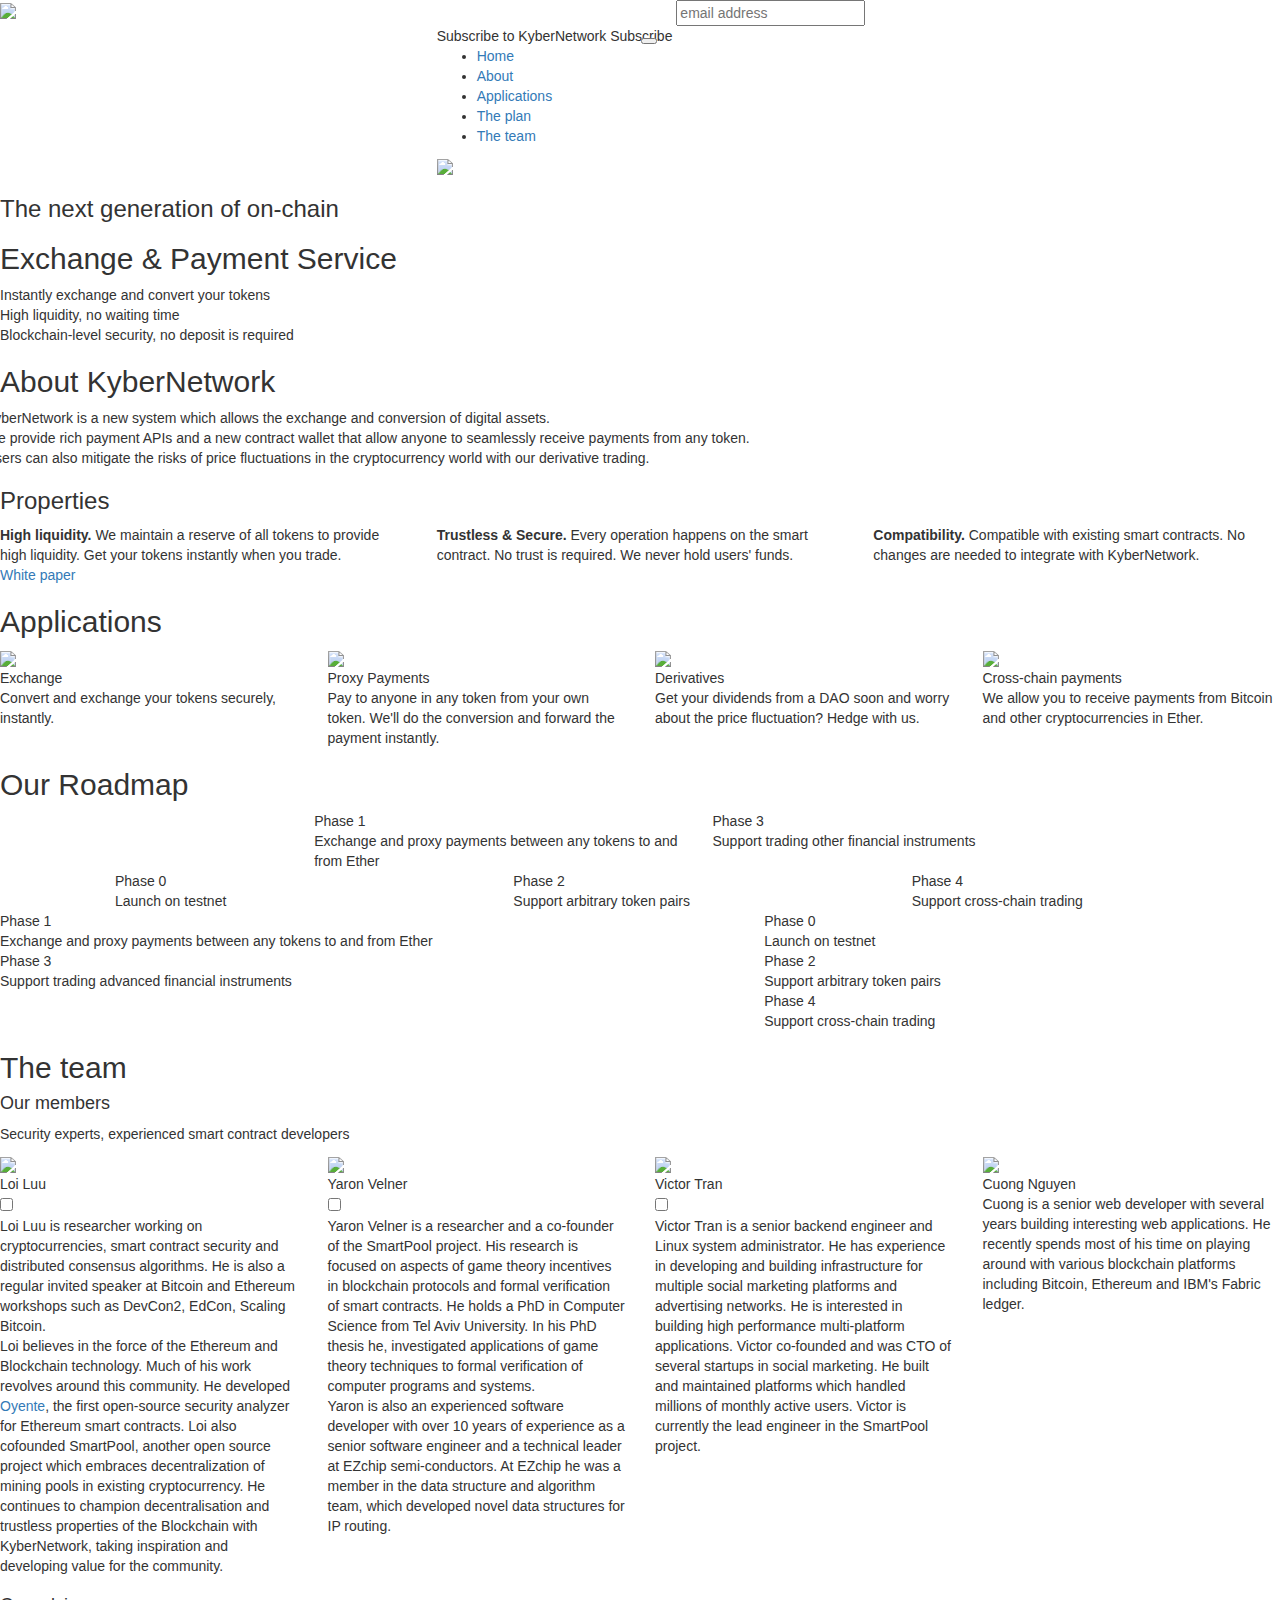
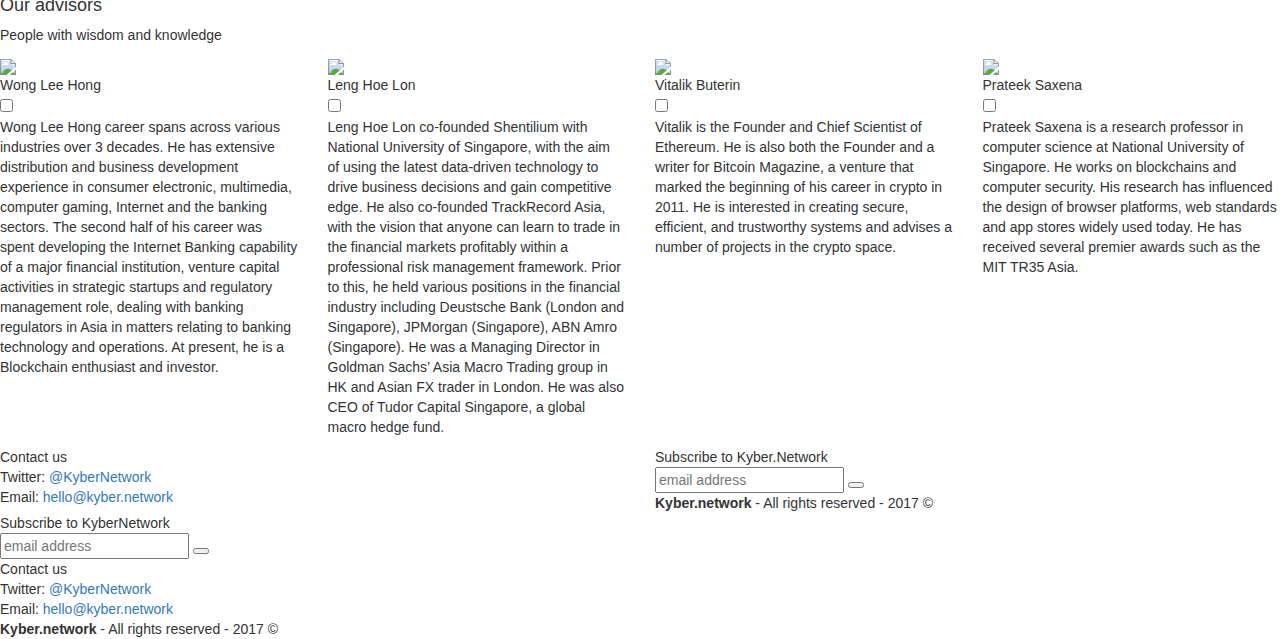
==== index.html @ 066af0ad "Merge branch 'master' of github.com:KyberNetwork/KyberNetwork.github.io" ====
<!DOCTYPE html>
<html>
    <head>
        <title>KyberNetwork</title>
        <link rel="stylesheet" type="text/css" href="https://maxcdn.bootstrapcdn.com/bootstrap/3.3.7/css/bootstrap.min.css">
        <link href="https://fonts.googleapis.com/css?family=Nunito" rel="stylesheet">
        <link rel="stylesheet" type="text/css" href="style.css">
        <script src="https://ajax.googleapis.com/ajax/libs/jquery/3.2.1/jquery.min.js"></script>
        <script type="text/javascript" src="https://maxcdn.bootstrapcdn.com/bootstrap/3.3.7/js/bootstrap.min.js"></script>
    </head>
    <body>
        <header>
            <div class="header row">
                <div class="col-sm-4 col-xs-2">
                    <a href="#">
                        <img class="home_logo" src="images/home_icon.png" />
                    </a>
                </div>
                <div class="col-sm-8 col-xs-10 header-link">
                    <div class="header-top">
                        <!--
                        <div>
                            <a href="#" id="change-language">
                                Change language
                            </a>
                        </div>
                        -->
                        <div class="subcribe-top">
                            <span class="only-desktop">Subscribe to KyberNetwork</span>
                            <span class="except-desktop">Subscribe</span>

                            <div id="mc_embed_signup" style="display: inline-block;">
                                <div class="subscribe-form">
                                    <form action="//network.us15.list-manage.com/subscribe/post?u=6b7b41e94cc1338541eeae656&amp;id=c832c80344" method="post" id="mc-embedded-subscribe-form-top" name="mc-embedded-subscribe-form-top" class="validate" target="_blank" novalidate>
                                        <input type="email" value="" name="EMAIL" class="email" id="mce-EMAIL" placeholder="email address" required>
                                        <!-- real people should not fill this in and expect good things - do not remove this or risk form bot signups-->
                                        <div style="position: absolute; left: -5000px;" aria-hidden="true">
                                            <input type="text" name="b_6b7b41e94cc1338541eeae656_c832c80344" tabindex="-1" value="">
                                        </div>
                                        <button type="submit" name="subscribe" id="mc-embedded-subscribe" class="subscribe-submit" style="margin-left: -35px;">
                                            <span class="subscribe-submit"></span>
                                        </button>
                                    </form>
                                </div>
                            </div>
                            <!--                                <input type="text" name="subribe-top" placeholder="enter your email here" />
                                                            <span class="icon-play"></span>-->

                        </div>
                    </div>
                    <div class="header-bottom">
                        <div class="only-desktop">
                            <ul>
                                <li class="active"><a href="#">Home</a></li>
                                <li><a href="#">About</a></li>
                                <li><a href="#">Applications</a></li>
                                <li><a href="#">The plan</a></li>
                                <li><a href="#">The team</a></li>
                            </ul>
                        </div>
                        <div class="except-desktop">
                            <div>
                                <a href="#" class="dropdown-toggle" data-toggle="dropdown" role="button" aria-haspopup="true" aria-expanded="false">
                                    <img style="width: 30px;" src="images/icon_menu.png" />
                                </a>
                                <ul class="dropdown-menu">
                                    <li class="active"><a href="#">Home</a></li>
                                    <li><a href="#">About</a></li>
                                    <li><a href="#">Applications</a></li>
                                    <li><a href="#">The plan</a></li>
                                    <li><a href="#">The team</a></li>
                                </ul>
                            </div>
                        </div>
                    </div>
                </div>
        </header>

        <div class="main-container">
            <div class="main-title-wapper main-gradient">
                <div class="main-title">
                    <div><h3>The next generation of on-chain</h3></div>
                    <div><h2>Exchange & Payment Service</h2></div>
                    <div class="row title-info">
                        <div class="col-sm-10">
                            Instantly exchange and convert your tokens <br>
                            High liquidity, no waiting time<br>
                            Blockchain-level security, no deposit is required
                        </div>
                    </div>
                </div>
            </div>
            <div class="main-info">
                <div class="main-about" id="about-section">
                    <h2>About KyberNetwork</h2>
                    <div class="row about-intro">
                        <div>
                            KyberNetwork is a new system which allows the exchange and conversion of digital assets.<br>
                            We provide rich payment APIs and a new contract wallet that allow anyone to seamlessly receive payments from any token. <br>
                            Users can also mitigate the risks of price fluctuations in the cryptocurrency world with our derivative trading.<br>
                        </div>
                    </div>
                    <div class="about-value">
                        <h3 class="property">Properties</h3>
                        <div class="row about-value-content">
                            <div class="col-md-4">
                                <div>
                                    <strong>High liquidity.</strong> We maintain a reserve of all tokens to provide high liquidity. Get your tokens instantly when you trade.
                                </div>
                            </div>
                            <div class="col-md-4">
                                <div>
                                    <strong>Trustless & Secure.</strong> Every operation happens on the smart contract. No trust is required. We never hold users' funds.
                                </div>
                            </div>							
                            <div class="col-md-4">
                                <div>
                                    <strong>Compatibility.</strong> Compatible with existing smart contracts. No changes are needed to integrate with KyberNetwork.
                                </div>
                            </div>
                        </div>
                    </div>
                    <div class="about-write">
                        <span>
                            <a href="assets/KyberNetworkWhitepaper-v0.5.pdf">White paper</a>
                        </span>
                    </div>
                </div>
                <div class="main-app" id="application-section">
                    <h2>Applications</h2>
                    <div class="row">
                        <div class="col-md-3 col-sm-6 app-item">
                            <div><img src="images/icon1.svg" /></div>
                            <div>Exchange</div>
                            <div class="app-item-body">
                                Convert and exchange your tokens securely, instantly.
                            </div>
                        </div>
                        <div class="col-md-3 col-sm-6 app-item">
                            <div><img src="images/icon2.svg" /></div>
                            <div>Proxy Payments</div>
                            <div class="app-item-body">
                                Pay to anyone in any token from your own token.
                                We'll do the conversion and forward the payment instantly.
                            </div>
                        </div>
                        <div class="col-md-3 col-sm-6 app-item">
                            <div><img src="images/icon3.svg" /></div>
                            <div>Derivatives</div>
                            <div class="app-item-body">
                                Get your dividends from a DAO soon and worry about the price fluctuation? Hedge with us.
                            </div>
                        </div>
                        <div class="col-md-3 col-sm-6 app-item">
                            <div><img src="images/icon4.svg" /></div>
                            <div>Cross-chain payments</div>
                            <div class="app-item-body">
                                We allow you to receive payments from Bitcoin and other cryptocurrencies in Ether.
                            </div>
                        </div>
                    </div>
                </div>
                <div class="main-plan" id="roadmap-section">
                    <h2>Our Roadmap</h2>
                    <div class="roadmap-wrapper">
                        <div class="roadmap-content except-mobile">
                            <div class="row plan-top" style="margin-left: 100px;">
                                <div class="plan-item plan-1 col-sm-4 col-sm-offset-2">
                                    <div class="rotate-90">
                                        Phase 1
                                    </div>
                                    <div class="plan-1-intro plan-intro">
                                        Exchange and proxy payments between any tokens to and from Ether
                                    </div>
                                </div>

                                <div class="plan-3 plan-item col-sm-6">
                                    <div class="rotate-90">
                                        Phase 3
                                    </div>
                                    <div class="plan-3-intro plan-intro">
                                        Support trading other financial instruments
                                    </div>
                                </div>                                
                                <div style="clear: both;"></div>
                            </div>
                            <div class="plan-bar main-gradient"></div>
                            <div class="row plan-bottom" style="margin-left: 100px;">
                                <div class="plan-item plan-0 col-sm-4">
                                    <div class="rotate-90">
                                        Phase 0
                                    </div>
                                    <div class="plan-1-intro plan-intro">
                                        Launch on testnet
                                    </div>
                                </div>

                                <div class="plan-item plan-2 col-sm-4">
                                    <div class="rotate-90">
                                        Phase 2
                                    </div>
                                    <div class="plan-1-intro plan-intro">
                                        Support arbitrary token pairs
                                    </div>
                                </div>

                                <div class="plan-4 plan-item col-sm-4">
                                    <div class="rotate-90">
                                        Phase 4
                                    </div>
                                    <div class="plan-1-intro plan-intro">
                                        Support cross-chain trading
                                    </div>
                                </div>

                                <div style="clear: both;"></div>
                            </div>
                        </div>
                        <div class="only-mobile row">
                            <div class="col-xs-5 plan-m-left">
                                <div class="plan-m-1">
                                    <div>Phase 1</div>
                                    <div>Exchange and proxy payments between any tokens to and from Ether</div>
                                </div>
                                <div class="plan-m-3">
                                    <div>Phase 3</div>
                                    <div>Support trading advanced financial instruments</div>
                                </div>
                            </div>
                            <div class="col-xs-2 plan-m-center">
                                <div class="plan-bar mobile-gradient">
                                </div>
                            </div>

                            <div class="col-xs-5 plan-m-right">
                                <div class="plan-m-0">
                                    <div>Phase 0</div>
                                    <div>Launch on testnet</div>
                                </div>
                                <div class="plan-m-2">
                                    <div>Phase 2</div>
                                    <div>Support arbitrary token pairs</div>
                                </div>
                                <div class="plan-m-3">
                                    <div>Phase 4</div>
                                    <div>Support cross-chain trading</div>
                                </div>
                            </div>
                        </div>
                    </div>
                </div>
                <div class="main-team" id="team-section">
                    <h2>The team</h2>
                    <div class="team-title">
                        <div class="indicator">
                        </div>
                        <div class="title">
                            <h4>Our members</h4>
                            <p>Security experts, experienced smart contract developers</p>
                        </div>
                        <div style="clear: both;"></div>
                    </div>
                    <div class="member-info">
                        <div class="row">
                            <div class="col-md-3 col-sm-6 team-item">
                                <div><img src="images/LoiLuu.png" /></div>
                                <div>Loi Luu</div>
                                <div class="bio">
                                    <input class="read-more-state" id="loi-bio" type="checkbox">
                                    <p class="member-bio read-more-wrap">
                                        Loi Luu is researcher working on cryptocurrencies, smart contract security and distributed consensus algorithms.  He is also a regular invited speaker at Bitcoin and Ethereum workshops such as DevCon2, 
                                        <span class="read-more-target">
                                            EdCon, Scaling Bitcoin.<br/>
                                            Loi believes in the force of the Ethereum and Blockchain technology. Much of his work revolves around this community. He developed <a href="https://github.com/melonproject/oyente">Oyente</a>, the first open-source security analyzer for Ethereum smart contracts. Loi also cofounded SmartPool, another open source  project which embraces decentralization of mining pools in existing cryptocurrency. He continues to champion decentralisation and trustless properties of the Blockchain with KyberNetwork, taking inspiration and developing value for the community. 
                                        </span>
                                        <label class="read-more-trigger" for="loi-bio"></label>
                                    </p>
                                </div>
                            </div>
                            <div class="col-md-3 col-sm-6 team-item">
                                <div><img src="images/Yaron.png" /></div>
                                <div>Yaron Velner</div>
                                <div class="bio">
                                    <input class="read-more-state" id="yaron-bio" type="checkbox">
                                    <p class="member-bio read-more-wrap">
                                        Yaron Velner is a researcher and a co-founder of the SmartPool project. His research is focused on aspects of game theory incentives in blockchain protocols and formal verification of smart contracts. He holds a PhD
                                        <span class="read-more-target">
                                            in Computer Science from Tel Aviv University. In his PhD thesis he, investigated applications of game theory techniques to formal verification of computer programs and systems. <br>
                                            Yaron is also an experienced software developer with over 10 years of experience as a senior software engineer and a technical leader at EZchip semi-conductors. At EZchip he was a member in the data structure and algorithm team, which developed novel data structures for IP routing.
                                        </span>
                                        <label class="read-more-trigger" for="yaron-bio"></label>
                                    </p>
                                </div>
                            </div>
                            <div class="col-md-3 col-sm-6 team-item">
                                <div><img src="images/victor.png" /></div>
                                <div>Victor Tran</div>
                                <div class="bio">
                                    <input class="read-more-state" id="victor-bio" type="checkbox">
                                    <p class="member-bio read-more-wrap">
                                        Victor Tran is a senior backend engineer and Linux system administrator. He has experience in developing and building infrastructure for multiple social marketing platforms and advertising networks. He is interested in
                                        <span class="read-more-target">
                                            building high performance multi-platform applications.
                                            Victor co-founded and was CTO of several startups in social marketing. He built and maintained platforms which handled millions of monthly active users. Victor is currently the lead engineer in the SmartPool project.
                                        </span>
                                        <label class="read-more-trigger" for="victor-bio"></label>
                                    </p>
                                </div>
                            </div>
                            <div class="col-md-3 col-sm-6 team-item">
                                <div><img src="images/cuong.png" /></div>
                                <div>Cuong Nguyen</div>
                                <div>
                                    Cuong is a senior web developer with several years building interesting web applications. He recently spends most of his time on playing around with  various blockchain platforms including Bitcoin, Ethereum and IBM's Fabric ledger.
                                </div>
                            </div>
                        </div>
                    </div>
                    <div class="advisor-title">
                        <div>
                            <div class="indicator">
                            </div>
                            <div class="title">
                                <h4>Our advisors</h4>
                                <p>People with wisdom and knowledge</p>
                            </div>
                            <div style="clear: both;"></div>
                        </div>
                    </div>
                    <div>
                        <div class="row">
                            <div class="col-md-3 col-sm-6 team-item">
                                <div><img src="images/wong-lee-hong.jpg" /></div>
                                <div>Wong Lee Hong</div>
                                <div class="bio">
                                    <input class="read-more-state" id="wong-bio" type="checkbox">
                                    <p class="member-bio read-more-wrap">
                                        Wong Lee Hong career spans across various industries over 3 decades. He has extensive distribution and business development experience in consumer electronic, multimedia, computer gaming, Internet and the banking sectors. The
                                        <span class="read-more-target">
                                            second half of his career was spent developing the Internet Banking capability of a major financial institution, venture capital activities in strategic startups and regulatory management role, dealing with banking regulators in Asia in matters relating to banking technology and operations. At present, he is a Blockchain enthusiast and investor.
                                        </span>
                                        <label class="read-more-trigger" for="wong-bio"></label>
                                    </p>
                                </div>
                            </div>
                            <div class="col-md-3 col-sm-6 team-item">
                                <div><img src="images/hoe-lon.JPG" /></div>
                                <div>Leng Hoe Lon</div>
                                <div class="bio">
                                    <input class="read-more-state" id="leng-bio" type="checkbox">
                                    <p class="member-bio read-more-wrap">
                                        Leng Hoe Lon co-founded Shentilium with National University of Singapore, with the aim of using the latest data-driven technology to drive business decisions and gain competitive edge. He also co-founded TrackRecord Asia, with the vision that
                                        <span class="read-more-target">
                                            anyone can learn to trade in the financial markets profitably within a professional risk management framework. Prior to this, he held various positions in the financial industry including Deustsche Bank (London and Singapore), JPMorgan (Singapore), ABN Amro (Singapore). He was a Managing Director in Goldman Sachs’ Asia Macro Trading group in HK and Asian FX trader in London. He was also CEO of Tudor Capital Singapore, a global macro hedge fund.
                                        </span>
                                        <label class="read-more-trigger" for="leng-bio"></label>
                                    </p>
                                </div>
                            </div>
                            <div class="col-md-3 col-sm-6 team-item">
                                <div><img src="images/vitalik-buterin.jpg" /> </div>
                                <div>Vitalik Buterin</div>
                                <div class="bio">
                                    <input class="read-more-state" id="vitalik-bio" type="checkbox">
                                    <p class="member-bio read-more-wrap">
                                        Vitalik is the Founder and Chief Scientist of Ethereum. He is also both the Founder and a writer for Bitcoin Magazine, a venture that marked the beginning of his career in crypto in 2011. He is interested in creating secure, efficient,
                                        <span class="read-more-target">
                                            and trustworthy systems and advises a number of projects in the crypto space.
                                        </span>
                                        <label class="read-more-trigger" for="vitalik-bio"></label>
                                    </p>
                                </div>
                            </div>
                            <div class="col-md-3 col-sm-6 team-item">
                                <div><img src="images/prateek.jpg" /></div>
                                <div>Prateek Saxena</div>
                                <div class="bio">
                                    <input class="read-more-state" id="prateek-bio" type="checkbox">
                                    <p class="member-bio read-more-wrap">
                                        Prateek Saxena is a research professor in computer science at National University of Singapore. He works on blockchains and computer security. His research has influenced the design of browser platforms, web standards and app stores widely
                                        <span class="read-more-target">
                                            used today. He has received several premier awards such as the MIT TR35 Asia.
                                        </span>
                                        <label class="read-more-trigger" for="prateek-bio"></label>
                                    </p>
                                </div>
                            </div>
                        </div>
                    </div>
                </div>
            </div>
        </div>

        <footer>
            <div class="row except-mobile">
                <div class="footer-contact col-sm-6">
                    <div class="contact-text">Contact us</div>
                    <div class="contact-info">
                        <div>Twitter: <a href="https://twitter.com/KyberNetwork">@KyberNetwork</a></div>
                        <div>Email: <a href="mailto:hello@kyber.network">hello@kyber.network</a></div>					
                    </div>
                </div>
                <div class="subscribe-box col-sm-6">
                    <div class="subscribe-text">Subscribe to Kyber.Network</div>

                    <!-- Begin MailChimp Signup Form -->
                    <div id="mc_embed_signup_f">
                        <div class="subscribe-form">
                            <form action="//network.us15.list-manage.com/subscribe/post?u=6b7b41e94cc1338541eeae656&amp;id=c832c80344" method="post" id="mc-embedded-subscribe-form" name="mc-embedded-subscribe-form" class="validate" target="_blank" novalidate>
                                <input type="email" value="" name="EMAIL" class="email" id="mce-EMAIL" placeholder="email address" required>
                                <!-- real people should not fill this in and expect good things - do not remove this or risk form bot signups-->
                                <div style="position: absolute; left: -5000px;" aria-hidden="true">
                                    <input type="text" name="b_6b7b41e94cc1338541eeae656_c832c80344" tabindex="-1" value="">
                                </div>
                                <button type="submit" name="subscribe" id="mc-embedded-subscribe" class="subscribe-submit">
                                    <span class="subscribe-submit"></span>
                                </button>
                            </form>
                        </div>
                    </div>
                    <!--End mc_embed_signup-->

                    <div class="copyright">
                        <strong>Kyber.network</strong> - All rights reserved - 2017 ©
                    </div>
                </div>
            </div>

            <div class="row only-mobile">

                <div class="subscribe-box col-xs-12">
                    <div class="subscribe-text">Subscribe to KyberNetwork</div>

                    <!-- Begin MailChimp Signup Form -->
                    <div id="mc_embed_signup_f">
                        <div class="subscribe-form">
                            <form action="//network.us15.list-manage.com/subscribe/post?u=6b7b41e94cc1338541eeae656&amp;id=c832c80344" method="post" id="mc-embedded-subscribe-form" name="mc-embedded-subscribe-form" class="validate" target="_blank" novalidate>
                                <input type="email" value="" name="EMAIL" class="email" id="mce-EMAIL" placeholder="email address" required>
                                <!-- real people should not fill this in and expect good things - do not remove this or risk form bot signups-->
                                <div style="position: absolute; left: -5000px;" aria-hidden="true">
                                    <input type="text" name="b_6b7b41e94cc1338541eeae656_c832c80344" tabindex="-1" value="">
                                </div>
                                <button type="submit" name="subscribe" id="mc-embedded-subscribe" class="subscribe-submit">
                                    <span class="subscribe-submit"></span>
                                </button>
                            </form>
                        </div>
                    </div>
                    <!--End mc_embed_signup-->


                </div>
                <div class="footer-contact col-xs-12">
                    <div class="contact-text">Contact us</div>
                    <div class="contact-info">
                        <div>Twitter: <a href="https://twitter.com/KyberNetwork">@KyberNetwork</a></div>
                        <div>Email: <a href="mailto:hello@kyber.network">hello@kyber.network</a></div>					
                    </div>

                </div>

                <div class="copyright col-xs-12">
                    <strong>Kyber.network</strong> - All rights reserved - 2017 ©
                </div>
            </div>
        </footer>
    </body>
</html>
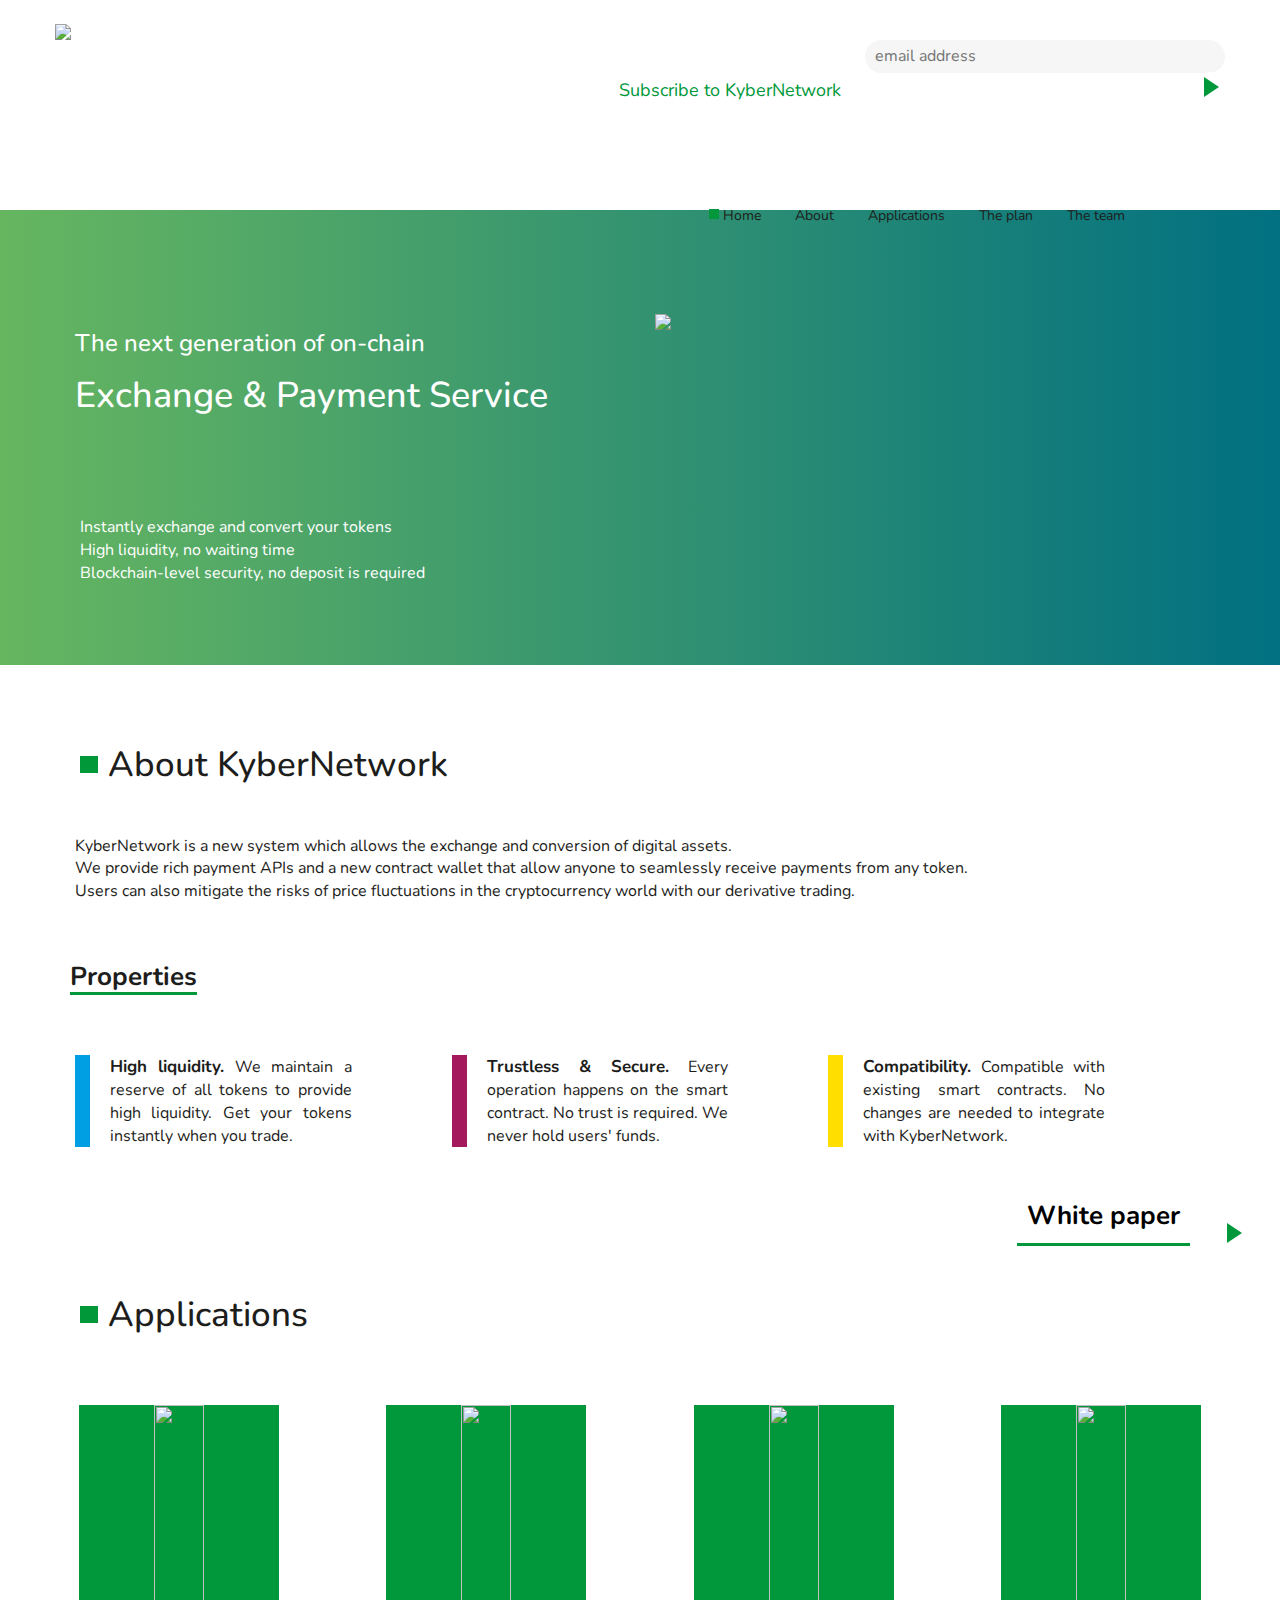
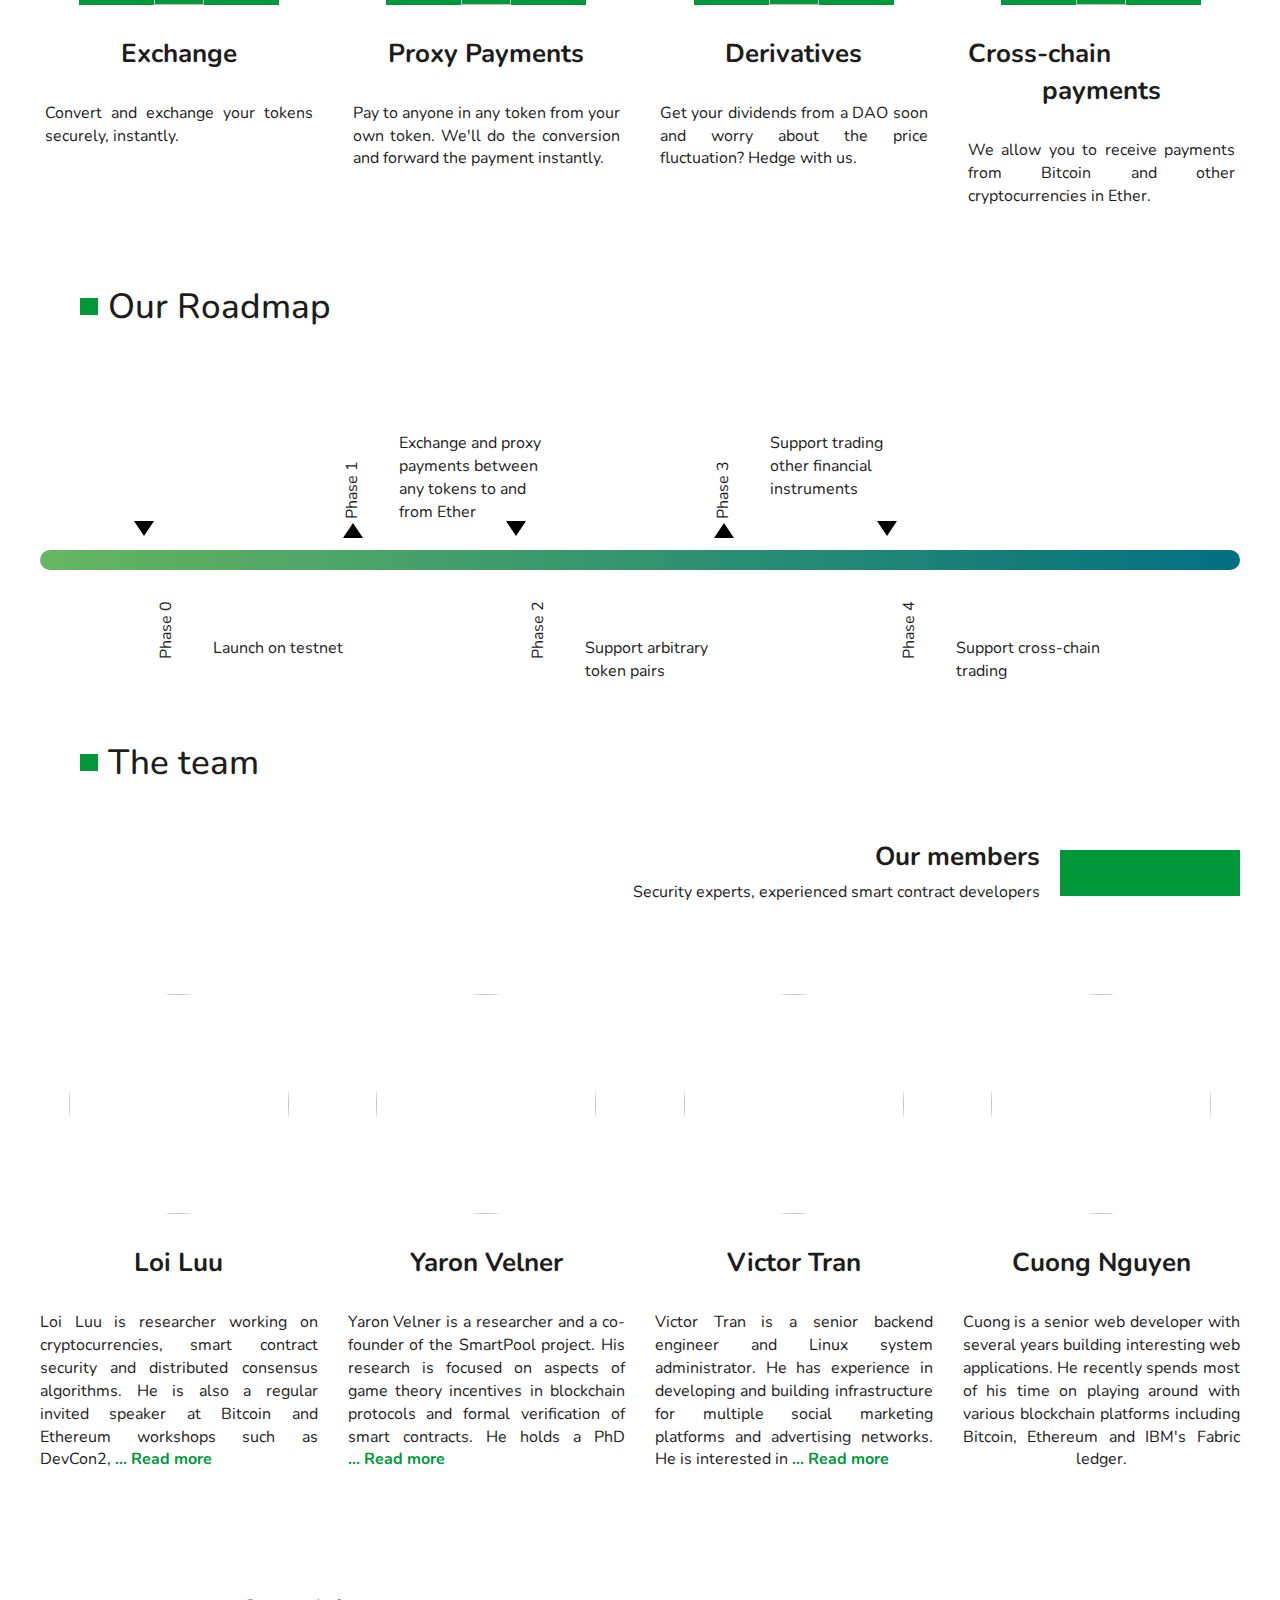
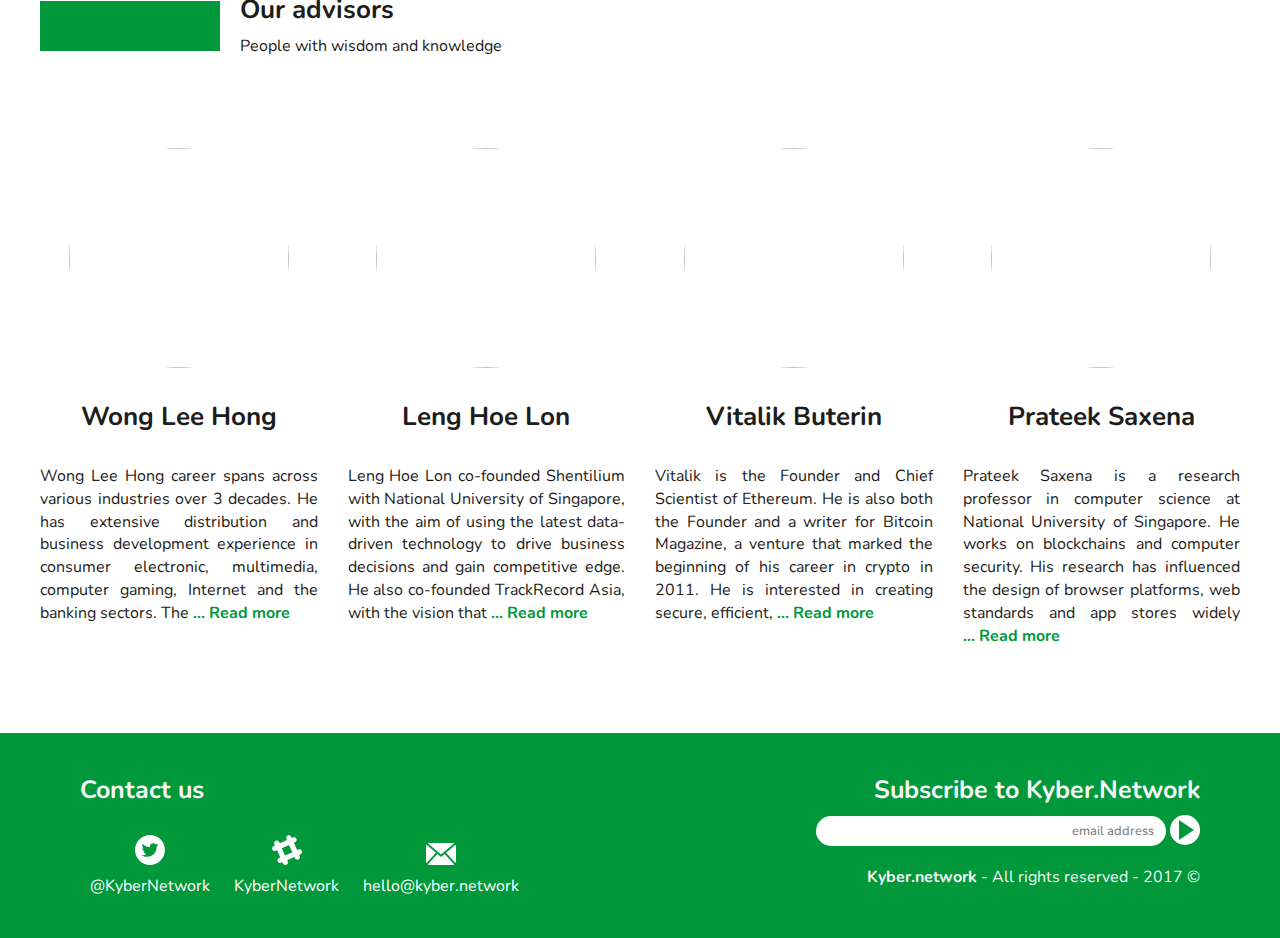
==== commit e8045740: "Merge branch 'master' of github.com:KyberNetwork/KyberNetwork.github.io" ====
--- a/index.html
+++ b/index.html
@@ -2,11 +2,36 @@
 <html>
     <head>
         <title>KyberNetwork</title>
+        <meta content="The next generation of on-chain Exchange & Payment Service" name="description" />
+        <meta content="blockchain, exchange network, ethereum, bitcoin, decentralize, free" name="keywords" />
+        <meta content="index, follow" name="robots" />
+        <meta content="KyberNetwork" property="og:title" />
+        <meta content="website" property="og:type" />
+        <meta content="KyberNetwork is a new system which allows the exchange and conversion of digital assets." property="og:description" />
+        <meta content="http://kyber.network" property="og:url" />
+        <meta content="http://kyber.network/images/logo.png" property="og:image" />
+        <meta content="The next generation of on-chain Exchange & Payment Service" name="twitter:card" />
+        <meta content="@KyberNetwork" name="twitter:site" />
+        <meta content="KyberNetwork" name="twitter:title" />
+        <meta content="The next generation of on-chain Exchange & Payment Service" name="twitter:description" />
         <link rel="stylesheet" type="text/css" href="https://maxcdn.bootstrapcdn.com/bootstrap/3.3.7/css/bootstrap.min.css">
         <link href="https://fonts.googleapis.com/css?family=Nunito" rel="stylesheet">
         <link rel="stylesheet" type="text/css" href="style.css">
         <script src="https://ajax.googleapis.com/ajax/libs/jquery/3.2.1/jquery.min.js"></script>
         <script type="text/javascript" src="https://maxcdn.bootstrapcdn.com/bootstrap/3.3.7/js/bootstrap.min.js"></script>
+        <link href="images/logo.png" rel="icon" sizes="16x16" type="image/x-icon" />
+        <link href="images/logo.png" rel="shortcut icon" type="image/png" />
+
+        <script>
+          (function(i,s,o,g,r,a,m){i['GoogleAnalyticsObject']=r;i[r]=i[r]||function(){
+          (i[r].q=i[r].q||[]).push(arguments)},i[r].l=1*new Date();a=s.createElement(o),
+          m=s.getElementsByTagName(o)[0];a.async=1;a.src=g;m.parentNode.insertBefore(a,m)
+          })(window,document,'script','https://www.google-analytics.com/analytics.js','ga');
+
+          ga('create', 'UA-99578428-1', 'auto');
+          ga('send', 'pageview');
+
+        </script>
     </head>
     <body>
         <header>
@@ -52,10 +77,10 @@
                         <div class="only-desktop">
                             <ul>
                                 <li class="active"><a href="#">Home</a></li>
-                                <li><a href="#">About</a></li>
-                                <li><a href="#">Applications</a></li>
-                                <li><a href="#">The plan</a></li>
-                                <li><a href="#">The team</a></li>
+                                <li><a href="#about-section">About</a></li>
+                                <li><a href="#application-section">Applications</a></li>
+                                <li><a href="#roadmap-section">The plan</a></li>
+                                <li><a href="#team-section">The team</a></li>
                             </ul>
                         </div>
                         <div class="except-desktop">
@@ -65,10 +90,10 @@
                                 </a>
                                 <ul class="dropdown-menu">
                                     <li class="active"><a href="#">Home</a></li>
-                                    <li><a href="#">About</a></li>
-                                    <li><a href="#">Applications</a></li>
-                                    <li><a href="#">The plan</a></li>
-                                    <li><a href="#">The team</a></li>
+                                    <li><a href="#about-section">About</a></li>
+                                    <li><a href="#application-section">Applications</a></li>
+                                    <li><a href="#roadmap-section">The plan</a></li>
+                                    <li><a href="#team-section">The team</a></li>
                                 </ul>
                             </div>
                         </div>
@@ -78,15 +103,18 @@
 
         <div class="main-container">
             <div class="main-title-wapper main-gradient">
-                <div class="main-title">
-                    <div><h3>The next generation of on-chain</h3></div>
-                    <div><h2>Exchange & Payment Service</h2></div>
-                    <div class="row title-info">
-                        <div class="col-sm-10">
-                            Instantly exchange and convert your tokens <br>
-                            High liquidity, no waiting time<br>
-                            Blockchain-level security, no deposit is required
-                        </div>
+                <div class="main-title row">
+                    <div class="col-sm-12 col-md-6">
+                      <div><h3>The next generation of on-chain</h3></div>
+                      <div><h2>Exchange & Payment Service</h2></div>
+                      <div class="row title-info">
+                          Instantly exchange and convert your tokens <br>
+                          High liquidity, no waiting time<br>
+                          Blockchain-level security, no deposit is required
+                      </div>
+                    </div>
+                    <div class="col-sm-12 col-md-6">
+                      <img src="images/figure.png" style="max-width: 100%;"></img>
                     </div>
                 </div>
             </div>
@@ -122,7 +150,7 @@
                     </div>
                     <div class="about-write">
                         <span>
-                            <a href="assets/KyberNetworkWhitepaper-v0.5.pdf">White paper</a>
+                            <a href="assets/KyberNetworkWhitepaper.pdf">White paper</a>
                         </span>
                     </div>
                 </div>
@@ -396,8 +424,9 @@
                 <div class="footer-contact col-sm-6">
                     <div class="contact-text">Contact us</div>
                     <div class="contact-info">
-                        <div>Twitter: <a href="https://twitter.com/KyberNetwork">@KyberNetwork</a></div>
-                        <div>Email: <a href="mailto:hello@kyber.network">hello@kyber.network</a></div>					
+                      <div><img src="images/twitter.svg"></img><a href="https://twitter.com/KyberNetwork">@KyberNetwork</a></div>
+                      <div><img src="images/slack.svg"></img><a href=" http://slack.kyber.network">KyberNetwork</a></div>
+                      <div><img src="images/email.svg"></img><a href="mailto:hello@kyber.network">hello@kyber.network</a></div>					
                     </div>
                 </div>
                 <div class="subscribe-box col-sm-6">
@@ -453,8 +482,9 @@
                 <div class="footer-contact col-xs-12">
                     <div class="contact-text">Contact us</div>
                     <div class="contact-info">
-                        <div>Twitter: <a href="https://twitter.com/KyberNetwork">@KyberNetwork</a></div>
-                        <div>Email: <a href="mailto:hello@kyber.network">hello@kyber.network</a></div>					
+                      <div class="col-xs-12" style="text-align: left;"><img src="images/twitter.svg"></img><a href="https://twitter.com/KyberNetwork">@KyberNetwork</a></div>
+                      <div class="col-xs-12" style="text-align: left;"><img src="images/slack.svg"></img><a href=" http://slack.kyber.network">KyberNetwork</a></div>
+                      <div class="col-xs-12" style="text-align: left;"><img src="images/email.svg"></img><a href="mailto:hello@kyber.network">hello@kyber.network</a></div>					
                     </div>
 
                 </div>
--- a/style.css
+++ b/style.css
@@ -0,0 +1,958 @@
+*{
+    font-family: 'Nunito', sans-serif;
+    font-size:16px;
+}
+
+header{
+    /*display: inline-block;
+    width: 100%;*/
+    padding-top: 20px
+}
+
+.header{
+    max-width: 1200px;
+    margin: 0 auto;
+}
+.header-link{
+    text-align: right;
+    height: 190px;
+}
+
+.header-bottom .only-desktop li{
+    display: inline-block;
+    margin-left: 30px;
+}
+
+.header-bottom .only-desktop a{
+    font-size : 14px;
+    color : #1D1D1B;
+}
+.main-gradient{
+    background: rgba(241,111,92,1);
+    background: -moz-linear-gradient(left, rgba(241,111,92,1) 0%, rgba(246,41,12,1) 0%, rgba(240,47,23,1) 0%, rgba(102,182,96,1) 0%, rgba(1,112,129,1) 100%);
+    background: -webkit-gradient(left top, right top, color-stop(0%, rgba(241,111,92,1)), color-stop(0%, rgba(246,41,12,1)), color-stop(0%, rgba(240,47,23,1)), color-stop(0%, rgba(102,182,96,1)), color-stop(100%, rgba(1,112,129,1)));
+    background: -webkit-linear-gradient(left, rgba(241,111,92,1) 0%, rgba(246,41,12,1) 0%, rgba(240,47,23,1) 0%, rgba(102,182,96,1) 0%, rgba(1,112,129,1) 100%);
+    background: -o-linear-gradient(left, rgba(241,111,92,1) 0%, rgba(246,41,12,1) 0%, rgba(240,47,23,1) 0%, rgba(102,182,96,1) 0%, rgba(1,112,129,1) 100%);
+    background: -ms-linear-gradient(left, rgba(241,111,92,1) 0%, rgba(246,41,12,1) 0%, rgba(240,47,23,1) 0%, rgba(102,182,96,1) 0%, rgba(1,112,129,1) 100%);
+    background: linear-gradient(to right, rgba(241,111,92,1) 0%, rgba(246,41,12,1) 0%, rgba(240,47,23,1) 0%, rgba(102,182,96,1) 0%, rgba(1,112,129,1) 100%);
+}
+.main-title{
+    color: white;
+    margin: 0 auto;
+    max-width: 1200px;
+    padding: 100px 20px 80px;
+}
+.main-title h2 {
+    font-size: 36px;
+}
+.main-title-wapper h1{
+    font-size: 110px;
+}
+.title-info{
+    padding-left: 20px;
+}
+.title-info div:first-child{
+    border-left: 5px solid #fff;
+    padding-left: 10px;
+}
+footer{
+    background-color: #00983A;
+    color: white;
+    padding: 40px 80px;
+    color : #F6F6F6;
+    margin-top: 50px;
+}
+
+.subscribe-box{
+    text-align: right;
+}
+
+.subscribe-box input{
+    border: medium none;
+    border-radius: 30px;
+    color: black;
+    /*font-size: 30px;*/
+    height: 30px;
+    padding: 2px 12px;
+    text-align: right;
+    width: 350px;
+    font-size : 13px;
+}
+
+.footer-info {
+    margin: 0 auto;
+    max-width: 1200px;
+    margin-top: 80px;
+    font-size: 13px;    
+}
+
+
+#change-language{
+    font-size : 13px;
+    color : #9D9D9C;
+}
+
+.subscribe-text{
+    font-weight : bold;
+    font-size: 25px;
+    margin-bottom: 8px;
+}
+
+.main-info {
+    padding: 20px;
+    color : #1D1D1B;
+}
+
+.main-info >div{
+    max-width: 1200px;
+}
+
+/*.main-info .main-app{
+  max-width: 1200px;
+}*/
+
+.main-info >div h2{
+    font-size: 35px;
+    line-height : 120px;
+    padding-left: 50px;
+}
+.main-info >div h2:before{
+    background-color: #009839;
+    content: " ";
+    display: inline-block;
+    height: 17px;
+    position: relative;
+    right: 10px;
+    top: -3px;
+    width: 18px;
+}
+
+.about-name{
+    font-size : 62px;
+    line-height : 50px;
+    padding-left: 60px;
+}
+.about-intro div{
+    width: 100%;
+}
+.about-intro h3{
+    font-weight : bold;
+    font-size : 26px;
+    padding-right: 15px;
+}
+.about-intro *{
+    text-align: left;
+    margin-left: 50px;
+}
+.about-line{
+    height: 100px;
+    border-bottom: 5px solid #00983A;
+}
+
+.about-value h3{
+    font-weight : bold;
+    font-size : 26px;
+    margin-left: 30px;
+    border-bottom: 3px solid #00983A;
+    display: inline-block;
+    margin-top: 0;
+}
+
+.about-value strong {
+    font-weight: 700;
+    font-size: 17px;
+}
+
+.about-value {
+    margin-top: 60px;
+    padding-right: 100px;
+}
+
+.contact-info a {
+    text-decoration: none;
+    color: white;
+}
+
+.contact-info img {
+  max-width: 30px;
+  margin: 10px;
+}
+
+.about-value >div >div{
+    text-align: justify;
+    padding: 50px;
+}
+.about-value-content >div >div{   
+    padding-left: 20px;
+}
+.about-value-content >div:nth-child(1) >div{
+    border-left: 15px solid #009FE3;
+}
+.about-value-content >div:nth-child(2) >div{
+    border-left: 15px solid #A3195B;
+}
+.about-value-content >div:nth-child(3) >div{
+    border-left: 15px solid #FFDE00;
+}
+.about-write{
+    text-align: right;
+    padding-right: 50px;
+}
+.about-write span a {
+    padding: 10px;
+    border-bottom: 3px solid #00983A;
+    color: black;
+    text-decoration: none;
+    font-weight : bold;
+    font-size : 26px;
+    text-align: center;
+}
+.about-write span:after{
+    content: " ";
+    display: inline-block;
+    margin-left: 37px;
+    margin-top: 26px;
+    position: absolute;
+
+    width: 0; 
+    height: 0; 
+    border-top: 10px solid transparent;
+    border-bottom: 10px solid transparent;
+    border-left: 15px solid #00983a;
+}
+.app-item{
+    padding: 20px;
+}
+.app-item img {
+    width: 50%;
+    height: 100%;
+    vertical-align: middle;
+    display: block;
+    margin: auto;
+}
+
+.app-item >div,
+.team-item >div{
+    text-align: justify;
+    -moz-text-align-last: center;
+    text-align-last: center;
+}
+
+.app-item div.app-item-body {
+    text-align-last: left;
+}
+
+.team-item div.bio {
+    text-align-last: left;
+}
+
+.app-item >div:first-child{
+    width: 200px;
+    height: 200px;
+    background-color: #00983A;
+    margin: 0 auto;
+}
+.app-item >div:nth-child(2),
+.team-item >div:nth-child(2){
+    font-weight : bold;
+    font-size : 26px;
+    margin: 30px 0;
+}
+
+.team-title{
+    text-align: right;
+    margin-bottom: 80px;
+}
+
+.team-title strong{
+    font-size : 26px;
+}
+.member-info{
+    max-width: 1200px;  
+}
+
+.team-item img {
+    width: 220px;
+    height: 220px;
+    border-radius: 220px;
+    border-width: 2px;
+    border-color: #00983A;
+    margin: auto auto;
+}
+
+.team-item{
+    text-align: center;
+}
+.advisor-title{
+    margin-bottom: 80px;
+    margin-top: 100px;  
+}
+.advisor-title strong{
+    font-size : 26px;
+
+}
+
+.main-info >div{
+    margin: 0 auto;
+}
+
+button.subscribe-submit {
+    background-color: white;
+    border-radius: 30px;
+    display: inline-block;
+    height: 30px;
+    width: 30px;
+    vertical-align: bottom;
+    border: 0;
+}
+
+div.subscribe-submit:after {
+    content: " ";
+    display: inline-block;
+    width: 0;
+    height: 0;
+    border-top: 10px solid transparent;
+    border-bottom: 10px solid transparent;
+    border-left: 15px solid #00983A;
+    vertical-align: middle;
+    margin-left: 2px;
+    margin-top: -2px;
+}
+
+.icon-play{
+    background-color: white;
+    border-radius: 30px;
+    display: inline-block;
+    height: 30px;
+    width: 30px;
+}
+.icon-play:after{
+    content: " ";
+    display: inline-block;
+    margin-left: 9px;
+    margin-top: 5px;
+    position: absolute;
+
+    width: 0;
+    height: 0;
+    border-top: 10px solid transparent;
+    border-bottom: 10px solid transparent;
+
+    border-left: 15px solid #00983A;
+}
+.subscribe-form >span{
+    position: relative;
+    top: 11px;
+    margin-left: 5px;
+}
+.subscribe-form >span:after{
+    margin-left: -19px;
+    margin-top: 5px;
+}
+
+.team-title h4 {
+    font-size:26px;
+    font-weight: 700;
+}
+
+.advisor-title h4 {
+    font-size: 26px;
+    font-weight: 700;
+}
+
+.team-title div.title {
+    float: right;
+}
+
+.advisor-title div.title {
+    float: left;
+}
+
+.team-title div.indicator {
+    background-color: #00983a;
+    float: right;
+    height: 46px;
+    margin-left: 20px;
+    margin-top: 17px;
+    min-width: 15%;
+}
+
+.advisor-title div.indicator {
+    background-color: #00983a;
+    float: left;
+    height: 50px;
+    margin-right: 20px;
+    margin-top: 15px;
+    min-width: 15%;
+}
+
+.title-info >div:nth-child(2){
+    padding-top: 25px;
+}
+
+.main-plan >div{
+    margin:0 auto;
+}
+.plan-bar{
+    height: 20px;
+    width: 100%;
+    border-radius: 20px;
+}
+
+.rotate-90{
+    /* Safari */
+    -webkit-transform: rotate(-90deg);
+    -webkit-transform-origin: 0% 0%;
+
+    /* Firefox */
+    -moz-transform: rotate(-90deg);
+
+    /* IE */
+    -ms-transform: rotate(-90deg);
+
+    /* Opera */
+    -o-transform: rotate(-90deg);
+    transform-origin: 0% 0%;
+}
+
+.plan-item{
+/*    width: 150px;*/
+    font-size: 18px;
+}
+.plan-item >div{
+    display: inline-block;
+}
+.plan-item >div:last-child{
+    width: 150px;
+    position: absolute;
+    
+}
+.plan-top .plan-item >div:last-child{
+    margin-top: -85px;
+}
+.plan-bottom .plan-item >div:last-child{
+    margin-top: -20px;
+}
+.plan-top{
+    margin-top:150px;
+    margin-bottom: 7px;
+}
+.plan-bottom{
+    margin-top: 87px;
+}
+/*.plan-bottom .plan-item {
+    float: left;
+    text-align: left;
+    margin-right: 30px;
+}*/
+/*.plan-bottom .plan-intro {
+    float: left;
+    margin-left: -140px;
+    margin-top: -70px;
+}*/
+/*.plan-top .plan-intro {
+    margin-top: -75px;
+    margin-left: -110px;
+}*/
+.plan-top .plan-item div:first-child:before{
+    border-bottom: 10px solid transparent;
+    border-left: 15px solid black;
+    border-top: 10px solid transparent;
+    content: " ";
+    display: inline-block;
+    height: 0;
+    margin-left: -19px;
+    margin-top: 2px;
+    position: absolute;
+    width: 0;
+}
+.plan-bottom .plan-item div:first-child:after{
+    border-bottom: 10px solid transparent;
+    border-right: 15px solid black;
+    border-top: 10px solid transparent;
+    content: " ";
+    display: inline-block;
+    height: 0;
+       margin-left: 65px;
+    margin-top: -21px;
+    position: absolute;
+    width: 0;
+}
+/*.plan-1 {
+    margin-left: 350px;
+}
+.plan-3 {
+    margin-left: 250px;
+}
+.plan-0 {
+    margin-left: 100px;
+}
+.plan-2 {
+    margin-left: 220px;
+}
+.plan-4 {
+    margin-left: 350px;
+}
+.plan-intro {
+    width: 150px;
+}*/
+.contact-text{
+    font-weight : bold;
+    font-size: 25px;
+    margin-bottom: 8px;
+}
+.contact-info{
+    margin-top: 17px;
+}
+.contact-info div {
+  display: inline-block;
+  text-align: center;
+}
+.copyright {
+    padding-top: 20px;
+}
+.reserve-info{
+    text-align: right
+}
+/*.footer-contact{
+    padding-left: 50px
+}*/
+.subcribe-top{
+    margin-top: 20px;
+}
+.subcribe-top >span:first-child{
+    font-size : 18px;    
+}
+.subcribe-top >span{
+    color : #00983A;
+}
+.subcribe-top input{
+    background-color: #F6F6F6;
+    border: none;
+    padding: 5px 10px;
+    border-radius: 25px;
+    width:360px ;
+    margin-left: 20px
+}
+.subcribe-top input:focus{
+    outline: none;
+}
+.subscribe-top .icon-play{
+    position: absolute;
+    margin-left: -30px
+}
+.subscribe-top .icon-play:after{
+    margin-left: -20px
+}
+
+.read-more-state {
+    display: none;
+}
+
+div.plan-top > div {
+    float: left;
+}
+
+.read-more-target {
+    opacity: 0;
+    max-height: 0;
+    font-size: 0;
+    display: none;
+}
+
+.read-more-state:checked ~ .read-more-wrap .read-more-target {
+    opacity: 1;
+    font-size: inherit;
+    max-height: 999em;
+    display: inline;
+}
+
+.read-more-state ~ .member-bio .read-more-trigger:before {
+    content: '... Read more';
+}
+
+.read-more-state:checked ~ .member-bio .read-more-trigger:before {
+    content: ' Hide';
+}
+
+.read-more-trigger {
+    color: #00983a;
+}
+
+
+
+button.subscribe-submit {
+    background-color: white;
+    border-radius: 30px;
+    display: inline-block;
+    height: 30px;
+    width: 30px;
+    vertical-align: bottom;
+    border: 0;
+}
+
+span.subscribe-submit:after {
+    content: " ";
+    display: inline-block;
+    width: 0;
+    height: 0;
+    border-top: 10px solid transparent;
+    border-bottom: 10px solid transparent;
+    border-left: 15px solid #00983A;
+    vertical-align: middle;
+    margin-left: 2px;
+    margin-top: -2px;
+}
+
+button.subscribe-submit{
+    position: relative;
+}
+/*.app-item >div:not(:first-child){
+    width: 260px;
+    margin: 0 auto;
+}*/
+
+.header-bottom .dropdown-menu{
+    left: auto;
+    right: 0px;
+}
+
+
+.only-desktop,.only-mobile{
+    display: none;
+}
+
+@media screen and (min-width: 992px) {
+    .only-desktop {
+        display: inline-block;
+    }
+/*    .roadmap-content{
+        min-width: 1200px;
+    }*/
+    .except-desktop{
+        display: none;
+    }
+
+    .header-bottom{
+        margin-right: 100px;
+        margin-top: 100px;
+    }
+
+    .header-link{
+        text-align: right;
+        height: 190px;
+    }
+
+    button.subscribe-submit{
+        top: -1px;        
+    }
+    .main-title{
+
+        padding: 100px 20px 80px;
+    }
+
+    .title-info {
+        margin-top: 100px;
+    }
+
+    .header-bottom ul li.active:before{
+        background-color: #00983a;
+        content: " ";
+        display: inline-block;
+        height: 10px;
+        position: relative;
+        right: 4px;
+        top: -1px;
+        width: 10px;
+    }
+/*    .roadmap-wrapper{
+        overflow: auto;
+    }*/
+}
+
+@media screen and (min-width: 768px) and (max-width: 992px) {
+    .home_logo{
+        width: auto;
+        height: 150px;
+    }
+    .subcribe-top input{
+        width: 300px;
+        font-size: 18px;
+        text-align: center;
+    }
+    /*    .header-bottom{
+            bottom: 20px;
+            right: 20px;
+        }*/
+/*    .roadmap-wrapper{
+        overflow: auto;
+    }*/
+    .header-link{
+        text-align: right;
+        height: 150px;
+    }
+    #change-language{
+        font-size: 20px;
+    }
+    .subcribe-top .icon-play{
+        margin-top: 2px;
+    }
+    .main-title >div:first-child{
+        font-size: 18px;
+    }
+    .main-title >div:nth-child(2){
+        font-size: 72px;
+    }
+    .main-title >div:nth-child(3){
+        font-size: 18px;
+    }
+    .subcribe-top >span:not(:last-child){
+        font-weight: bold;
+    }
+    button.subscribe-submit{
+        top: -3px;        
+    }
+
+    .main-title {
+        padding: 40px 20px 20px;
+    }
+
+    .title-info {
+        margin-top: 60px;
+    }
+
+    .main-info >div h2 {
+        padding-left: 20px;
+        line-height: 0px;
+        margin-bottom: 30px;
+    }
+
+    .about-name {
+        font-size: 100px;
+        line-height: 100px;
+    }
+    .about-line {
+        height: 50px;
+        width: 400px;
+        float: right;
+    }
+    .about-value {
+        padding-left: 50px;
+    }
+    .app-item .app-item-body{
+        width: 260px;
+        margin: 0 auto;
+    }
+    .team-title div.indicator,.advisor-title div.indicator{
+        min-width: 10px;
+    }
+
+    .subscribe-box input{
+        width: 80%;
+    }
+    footer{
+        padding: 40px 40px;
+    }
+    .header-bottom{
+        margin-top: 20px;
+    }
+    #team-section{
+        margin-top: 80px;
+    }
+}
+
+
+@media screen and (max-width: 768px){
+    .only-mobile{
+        display: block;
+    }
+    .except-mobile{
+        display: none;
+    }
+    .home_logo{
+        width: auto;
+        height: 100px;
+    }
+    .subcribe-top{
+        position: absolute;
+        bottom: 11px;
+        width: 120%;
+        left: -20%;
+        text-align: center;
+    }
+    #mc_embed_signup{
+        width: 80%;
+    }
+    .subscribe-form{
+        width: 100%;
+    }
+    .subscribe-form form{
+        width: 100%;
+    }
+    .subscribe-form form input{
+        width: 80%;
+    }
+    .subcribe-top input{
+        width: 300px;
+        font-size: 18px;
+        text-align: center;
+    }
+
+    .header-link{
+        text-align: right;
+        height: 150px;
+    }
+    #change-language{
+        font-size: 20px;
+    }
+    .subcribe-top .icon-play{
+        margin-top: 2px;
+    }
+    .main-title >div:first-child{
+        font-size: 18px;
+    }
+    .main-title >div:nth-child(2){
+        font-size: 72px;
+    }
+    .main-title >div:nth-child(3){
+        font-size: 18px;
+    }
+    .subcribe-top >span:not(:last-child){
+        font-weight: bold;
+    }
+    button.subscribe-submit{
+        top: -3px;        
+    }
+
+    .main-title {
+        padding: 40px 20px 20px;
+    }
+    .about-write span:after{
+        margin-left: 18px;
+        margin-top: 14px;
+    }
+    #application-section{
+        margin-top: 70px;
+    }
+    #team-section,#roadmap-section{
+        margin-top: 50px;
+    }
+    .title-info {
+        margin-top: 60px;
+    }
+
+    .main-info >div h2 {
+        padding-left: 20px;
+        line-height: 0px;
+        margin-bottom: 30px;
+    }
+
+    .about-name {
+        font-size: 80px;
+        line-height: 80px;
+        padding-left: 40px;
+    }
+    .about-line {
+        height: 50px;
+        width: 200px;
+        float: right;
+    }
+    .about-value {
+        padding-left: 0px;
+        padding-right: 0px;
+    }
+    .app-item .app-item-body{
+        width: 260px;
+        margin: 0 auto;
+    }
+    .team-title div.indicator,.advisor-title div.indicator{
+        min-width: 10px;
+    }
+
+    .subscribe-box input{
+        width: 80%;
+    }
+    footer{
+        padding: 20px 20px;
+    }
+    .header-bottom{
+        margin-top: 20px;
+    }
+    .header-bottom .dropdown-menu{
+        top: 80px;
+    }
+    .subscribe-text{
+        text-align: center;
+    }
+    #mc_embed_signup_f form{
+        text-align: center;
+    }
+    #mc_embed_signup_f button.subscribe-submit {
+        top: 1px;
+    }
+    .footer-contact{
+        padding-left: 40px;
+        margin-top: 40px;
+    }
+    .copyright{
+        text-align: center;
+        margin-top: 10px;
+    }
+    .mobile-gradient{
+        background: #66b660; /* Old browsers */
+        background: -moz-linear-gradient(top, #66b660 0%, #2989d8 100%, #016f81 100%, #016f81 100%); /* FF3.6-15 */
+        background: -webkit-linear-gradient(top, #66b660 0%,#2989d8 100%,#016f81 100%,#016f81 100%); /* Chrome10-25,Safari5.1-6 */
+        background: linear-gradient(to bottom, #66b660 0%,#2989d8 100%,#016f81 100%,#016f81 100%); /* W3C, IE10+, FF16+, Chrome26+, Opera12+, Safari7+ */
+    }
+    .plan-bar{
+        height: 800px;
+        width: 18px;
+        border-radius: 18px;
+    }
+
+    .plan-m-left >div{
+        margin-top: 200px;
+    }
+    .plan-m-left >div>div:last-child{
+        padding-right: 15px;
+    }
+    .plan-m-left >div>div:first-child:after{
+        border-bottom: 10px solid transparent;
+        border-right: 15px solid black;
+        border-top: 10px solid transparent;
+        content: " ";
+        display: inline-block;
+        height: 0;
+        margin-left: 5px;
+        margin-top: -1px;
+        position: absolute;
+        width: 0;
+    }
+    .plan-m-right >div:not(:last-child){
+        margin-bottom: 280px;
+    }
+    .plan-m-right >div>div:last-child{
+        padding-left: 15px;
+    }
+    .plan-m-right >div>div:first-child:before{
+        border-bottom: 10px solid transparent;
+        border-left: 15px solid black;
+        border-top: 10px solid transparent;
+        content: " ";
+        display: inline-block;
+        height: 0;
+        margin-left: -19px;
+        margin-top: -1px;
+        position: absolute;
+        width: 0;
+    }
+    .plan-m-left{
+        text-align: right;
+    }
+    .plan-m-center{
+        width: 45px
+    }
+    #roadmap-section .roadmap-wrapper{
+        margin: 75px 0px;
+    }
+}
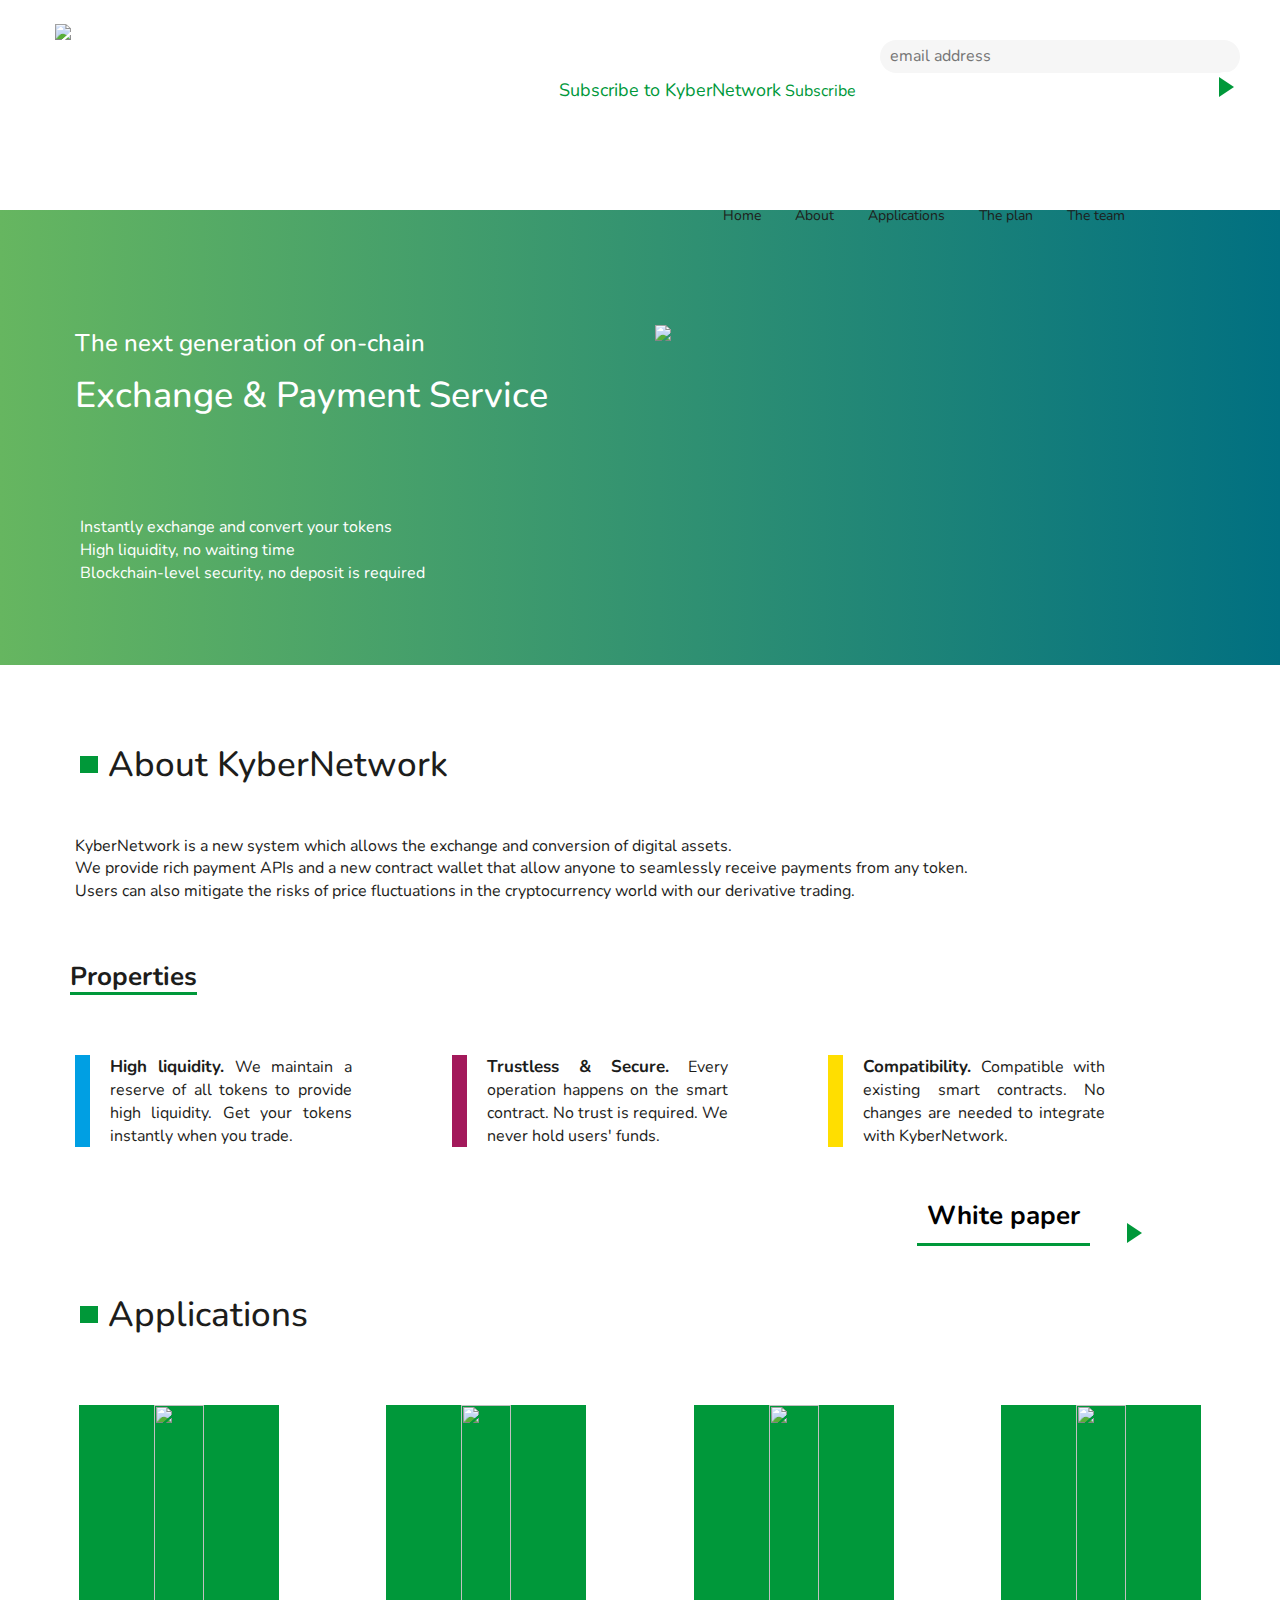
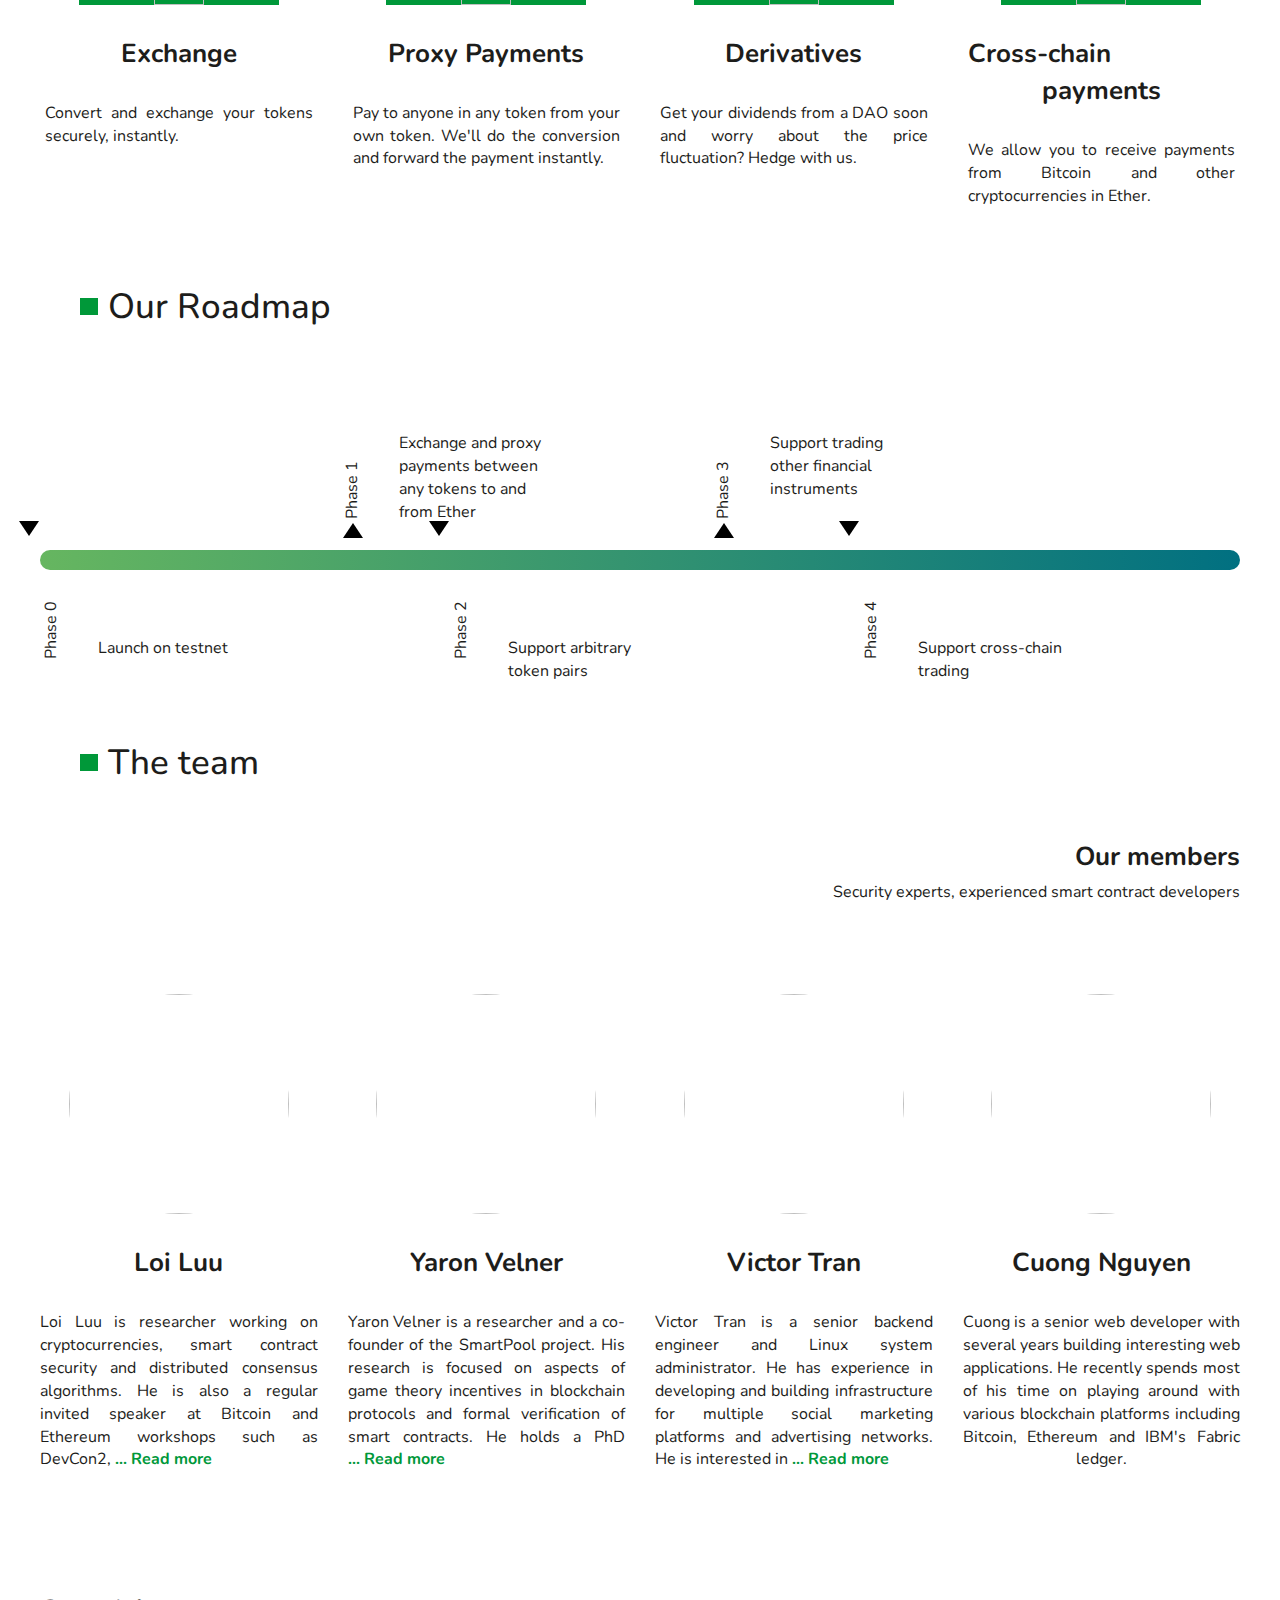
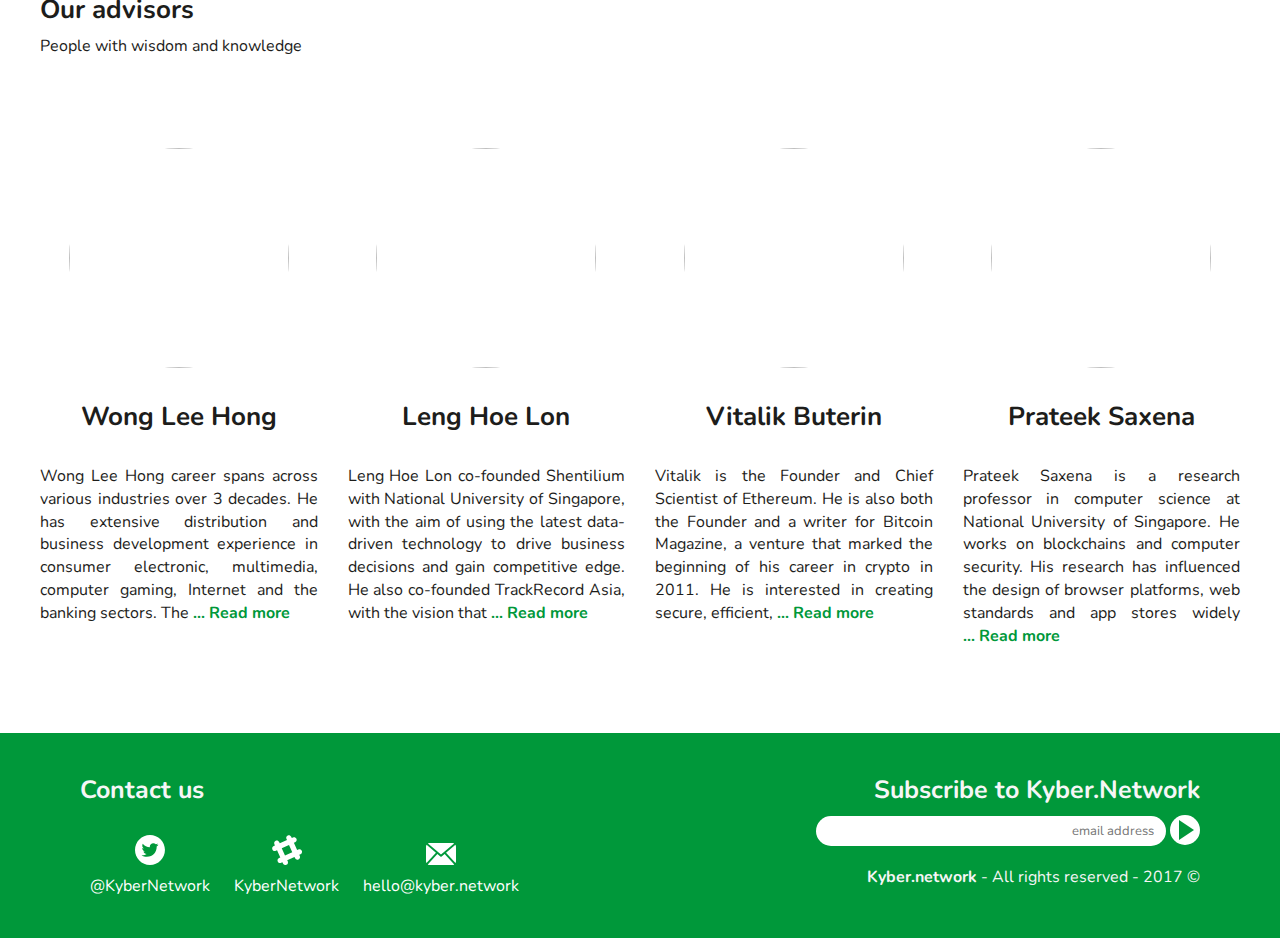
==== commit b32fb00f: "merge" ====
--- a/index.html
+++ b/index.html
@@ -1,150 +1,191 @@
 <!DOCTYPE html>
 <html>
-    <head>
-        <title>KyberNetwork</title>
-        <meta content="The next generation of on-chain Exchange & Payment Service" name="description" />
-        <meta content="blockchain, exchange network, ethereum, bitcoin, decentralize, free" name="keywords" />
-        <meta content="index, follow" name="robots" />
-        <meta content="KyberNetwork" property="og:title" />
-        <meta content="website" property="og:type" />
-        <meta content="KyberNetwork is a new system which allows the exchange and conversion of digital assets." property="og:description" />
-        <meta content="http://kyber.network" property="og:url" />
-        <meta content="http://kyber.network/images/logo.png" property="og:image" />
-        <meta content="The next generation of on-chain Exchange & Payment Service" name="twitter:card" />
-        <meta content="@KyberNetwork" name="twitter:site" />
-        <meta content="KyberNetwork" name="twitter:title" />
-        <meta content="The next generation of on-chain Exchange & Payment Service" name="twitter:description" />
-        <link rel="stylesheet" type="text/css" href="https://maxcdn.bootstrapcdn.com/bootstrap/3.3.7/css/bootstrap.min.css">
-        <link href="https://fonts.googleapis.com/css?family=Nunito" rel="stylesheet">
-        <link rel="stylesheet" type="text/css" href="style.css">
-        <script src="https://ajax.googleapis.com/ajax/libs/jquery/3.2.1/jquery.min.js"></script>
-        <script type="text/javascript" src="https://maxcdn.bootstrapcdn.com/bootstrap/3.3.7/js/bootstrap.min.js"></script>
-        <link href="images/logo.png" rel="icon" sizes="16x16" type="image/x-icon" />
-        <link href="images/logo.png" rel="shortcut icon" type="image/png" />
 
-        <script>
-          (function(i,s,o,g,r,a,m){i['GoogleAnalyticsObject']=r;i[r]=i[r]||function(){
-          (i[r].q=i[r].q||[]).push(arguments)},i[r].l=1*new Date();a=s.createElement(o),
-          m=s.getElementsByTagName(o)[0];a.async=1;a.src=g;m.parentNode.insertBefore(a,m)
-          })(window,document,'script','https://www.google-analytics.com/analytics.js','ga');
+<head>
+    <title>KyberNetwork</title>
+    <meta name="viewport" content="width=device-width, initial-scale=1">
+    <meta content="The next generation of on-chain Exchange & Payment Service" name="description" />
+    <meta content="blockchain, exchange network, ethereum, bitcoin, decentralize, free" name="keywords" />
+    <meta content="index, follow" name="robots" />
+    <meta content="KyberNetwork" property="og:title" />
+    <meta content="website" property="og:type" />
+    <meta content="KyberNetwork is a new system which allows the exchange and conversion of digital assets." property="og:description" />
+    <meta content="http://kyber.network" property="og:url" />
+    <meta content="http://kyber.network/images/logo.png" property="og:image" />
+    <meta content="The next generation of on-chain Exchange & Payment Service" name="twitter:card" />
+    <meta content="@KyberNetwork" name="twitter:site" />
+    <meta content="KyberNetwork" name="twitter:title" />
+    <meta content="The next generation of on-chain Exchange & Payment Service" name="twitter:description" />
+    <link rel="stylesheet" type="text/css" href="https://maxcdn.bootstrapcdn.com/bootstrap/3.3.7/css/bootstrap.min.css">
+    <link href="https://fonts.googleapis.com/css?family=Nunito" rel="stylesheet">
+    <link rel="stylesheet" href="https://maxcdn.bootstrapcdn.com/font-awesome/4.7.0/css/font-awesome.min.css" />
+    <link rel="stylesheet" type="text/css" href="style.css">
 
-          ga('create', 'UA-99578428-1', 'auto');
-          ga('send', 'pageview');
+    <script src="https://ajax.googleapis.com/ajax/libs/jquery/3.2.1/jquery.min.js"></script>
+    <script type="text/javascript" src="https://maxcdn.bootstrapcdn.com/bootstrap/3.3.7/js/bootstrap.min.js"></script>
+    <script type="text/javascript" src="index.js"></script>
+    <link href="images/logo.png" rel="icon" sizes="16x16" type="image/x-icon" />
+    <link href="images/logo.png" rel="shortcut icon" type="image/png" />
+    <script>
+    (function(i, s, o, g, r, a, m) {
+        i['GoogleAnalyticsObject'] = r;
+        i[r] = i[r] || function() {
+            (i[r].q = i[r].q || []).push(arguments)
+        }, i[r].l = 1 * new Date();
+        a = s.createElement(o),
+            m = s.getElementsByTagName(o)[0];
+        a.async = 1;
+        a.src = g;
+        m.parentNode.insertBefore(a, m)
+    })(window, document, 'script', 'https://www.google-analytics.com/analytics.js', 'ga');
 
-        </script>
-    </head>
-    <body>
-        <header>
-            <div class="header row">
-                <div class="col-sm-4 col-xs-2">
-                    <a href="#">
-                        <img class="home_logo" src="images/home_icon.png" />
-                    </a>
-                </div>
-                <div class="col-sm-8 col-xs-10 header-link">
-                    <div class="header-top">
-                        <!--
+    ga('create', 'UA-99578428-1', 'auto');
+    ga('send', 'pageview');
+    </script>
+</head>
+
+<body>
+    <header>
+        <div class="header row">
+            <div class="col-sm-4 col-xs-2">
+                <a href="#">
+                    <img class="home_logo" src="images/home_icon.png" />
+                </a>
+            </div>
+            <div class="col-sm-8 col-xs-10 header-link except-mobile">
+                <div class="header-top">
+                    <div class="subcribe-top row">
+                        <span class="only-desktop">Subscribe to KyberNetwork</span>
+                        <span class="only-tablet subcribe-label">Subscribe</span>
+                        <div id="mc_embed_signup" style="display: inline-block;">
+                            <div class="subscribe-form">
+                                <form action="//network.us15.list-manage.com/subscribe/post?u=6b7b41e94cc1338541eeae656&amp;id=c832c80344" method="post" id="mc-embedded-subscribe-form-top" name="mc-embedded-subscribe-form-top" class="validate" target="_blank" novalidate>
+                                    <input type="email" value="" name="EMAIL" class="email" id="mce-EMAIL" placeholder="email address" required>
+                                    <!-- real people should not fill this in and expect good things - do not remove this or risk form bot signups-->
+                                    <div style="position: absolute; left: -5000px;" aria-hidden="true">
+                                        <input type="text" name="b_6b7b41e94cc1338541eeae656_c832c80344" tabindex="-1" value="">
+                                    </div>
+                                    <button type="submit" name="subscribe" id="mc-embedded-subscribe" class="subscribe-submit" style="margin-left: -35px;">
+                                        <span class="subscribe-submit"></span>
+                                    </button>
+                                </form>
+                            </div>
+                        </div>
+                    </div>
+                </div>
+                <div class="header-bottom">
+                    <div class="only-desktop">
+                        <ul class="section-link">
+                            <li><a href="#">Home</a></li>
+                            <li><a href-data="about-section">About</a></li>
+                            <li><a href-data="application-section">Applications</a></li>
+                            <li><a href-data="roadmap-section">The plan</a></li>
+                            <li><a href-data="team-section">The team</a></li>
+                        </ul>
+                    </div>
+                    <div class="except-desktop">
                         <div>
-                            <a href="#" id="change-language">
-                                Change language
+                            <a href="#" class="dropdown-toggle" data-toggle="dropdown" role="button" aria-haspopup="true" aria-expanded="false">
+                                <img style="width: 30px;" src="images/icon_menu.png" />
                             </a>
-                        </div>
-                        -->
-                        <div class="subcribe-top">
-                            <span class="only-desktop">Subscribe to KyberNetwork</span>
-                            <span class="except-desktop">Subscribe</span>
-
-                            <div id="mc_embed_signup" style="display: inline-block;">
-                                <div class="subscribe-form">
-                                    <form action="//network.us15.list-manage.com/subscribe/post?u=6b7b41e94cc1338541eeae656&amp;id=c832c80344" method="post" id="mc-embedded-subscribe-form-top" name="mc-embedded-subscribe-form-top" class="validate" target="_blank" novalidate>
-                                        <input type="email" value="" name="EMAIL" class="email" id="mce-EMAIL" placeholder="email address" required>
-                                        <!-- real people should not fill this in and expect good things - do not remove this or risk form bot signups-->
-                                        <div style="position: absolute; left: -5000px;" aria-hidden="true">
-                                            <input type="text" name="b_6b7b41e94cc1338541eeae656_c832c80344" tabindex="-1" value="">
-                                        </div>
-                                        <button type="submit" name="subscribe" id="mc-embedded-subscribe" class="subscribe-submit" style="margin-left: -35px;">
-                                            <span class="subscribe-submit"></span>
-                                        </button>
-                                    </form>
-                                </div>
-                            </div>
-                            <!--                                <input type="text" name="subribe-top" placeholder="enter your email here" />
-                                                            <span class="icon-play"></span>-->
-
-                        </div>
-                    </div>
-                    <div class="header-bottom">
-                        <div class="only-desktop">
-                            <ul>
-                                <li class="active"><a href="#">Home</a></li>
-                                <li><a href="#about-section">About</a></li>
-                                <li><a href="#application-section">Applications</a></li>
-                                <li><a href="#roadmap-section">The plan</a></li>
-                                <li><a href="#team-section">The team</a></li>
+                            <ul class="dropdown-menu section-link">
+                                <li><a href-data="#">Home</a></li>
+                                <li><a href-data="about-section">About</a></li>
+                                <li><a href-data="application-section">Applications</a></li>
+                                <li><a href-data="roadmap-section">The plan</a></li>
+                                <li><a href-data="team-section">The team</a></li>
                             </ul>
                         </div>
-                        <div class="except-desktop">
+                    </div>
+                </div>
+            </div>
+            <div class="only-mobile col-sm-8 col-xs-10 header-link">
+                <div class="header-bottom">
+                    <div>
+                        <a href="#" class="dropdown-toggle" data-toggle="dropdown" role="button" aria-haspopup="true" aria-expanded="false">
+                            <img style="width: 30px;" src="images/icon_menu.png" />
+                        </a>
+                        <ul class="dropdown-menu section-link">
+                            <li><a href-data="#">Home</a></li>
+                            <li><a href-data="about-section">About</a></li>
+                            <li><a href-data="application-section">Applications</a></li>
+                            <li><a href-data="roadmap-section">The plan</a></li>
+                            <li><a href-data="team-section">The team</a></li>
+                        </ul>
+                    </div>
+                </div>
+            </div>
+        </div>
+        <div class="only-mobile">
+            <div class="subcribe-top" style="position: relative;top: -50px">
+                <div class="col-xs-3">
+                    <span>Subribe</span>
+                </div>
+                <div class="col-xs-9">
+                    <div>
+                        <div class="subscribe-form">
+                            <form action="//network.us15.list-manage.com/subscribe/post?u=6b7b41e94cc1338541eeae656&amp;id=c832c80344" method="post" id="mc-embedded-subscribe-form-top" name="mc-embedded-subscribe-form-top" class="validate" target="_blank" novalidate style="width: 100%;">
+                                <input type="email" value="" name="EMAIL" class="email" id="mce-EMAIL" placeholder="email address" required>
+                                <!-- real people should not fill this in and expect good things - do not remove this or risk form bot signups-->
+                                <div style="position: absolute; left: -5000px;" aria-hidden="true">
+                                    <input type="text" name="b_6b7b41e94cc1338541eeae656_c832c80344" tabindex="-1" value="">
+                                </div>
+                                <button type="submit" name="subscribe" id="mc-embedded-subscribe" class="subscribe-submit" style="margin-left: -35px;">
+                                    <span class="subscribe-submit"></span>
+                                </button>
+                            </form>
+                        </div>
+                    </div>
+                </div>
+            </div>
+        </div>
+    </header>
+    <div class="main-container">
+        <div class="main-title-wapper main-gradient">
+            <div class="main-title row">
+                <div class="col-sm-12 col-md-6">
+                    <div>
+                        <h3>The next generation of on-chain</h3></div>
+                    <div>
+                        <h2>Exchange & Payment Service</h2></div>
+                    <div class="row title-info">
+                        Instantly exchange and convert your tokens
+                        <br> High liquidity, no waiting time
+                        <br> Blockchain-level security, no deposit is required
+                    </div>
+                </div>
+                <div class="col-sm-12 col-md-6">
+                    <img src="images/figure.png" style="max-width: 100%; margin-top: 15px;"></img>
+                </div>
+            </div>
+        </div>
+        <div class="main-info">
+            <div class="main-about" id="about-section">
+                <h2>About KyberNetwork</h2>
+                <div class="row about-intro">
+                    <div>
+                        KyberNetwork is a new system which allows the exchange and conversion of digital assets.
+                        <br> We provide rich payment APIs and a new contract wallet that allow anyone to seamlessly receive payments from any token.
+                        <br> Users can also mitigate the risks of price fluctuations in the cryptocurrency world with our derivative trading.
+                        <br>
+                    </div>
+                </div>
+                <div class="about-value">
+                    <h3 class="property">Properties</h3>
+                    <div class="row about-value-content">
+                        <div class="col-md-4">
                             <div>
-                                <a href="#" class="dropdown-toggle" data-toggle="dropdown" role="button" aria-haspopup="true" aria-expanded="false">
-                                    <img style="width: 30px;" src="images/icon_menu.png" />
-                                </a>
-                                <ul class="dropdown-menu">
-                                    <li class="active"><a href="#">Home</a></li>
-                                    <li><a href="#about-section">About</a></li>
-                                    <li><a href="#application-section">Applications</a></li>
-                                    <li><a href="#roadmap-section">The plan</a></li>
-                                    <li><a href="#team-section">The team</a></li>
-                                </ul>
-                            </div>
-                        </div>
-                    </div>
-                </div>
-        </header>
-
-        <div class="main-container">
-            <div class="main-title-wapper main-gradient">
-                <div class="main-title row">
-                    <div class="col-sm-12 col-md-6">
-                      <div><h3>The next generation of on-chain</h3></div>
-                      <div><h2>Exchange & Payment Service</h2></div>
-                      <div class="row title-info">
-                          Instantly exchange and convert your tokens <br>
-                          High liquidity, no waiting time<br>
-                          Blockchain-level security, no deposit is required
-                      </div>
-                    </div>
-                    <div class="col-sm-12 col-md-6">
-                      <img src="images/figure.png" style="max-width: 100%;"></img>
-                    </div>
-                </div>
-            </div>
-            <div class="main-info">
-                <div class="main-about" id="about-section">
-                    <h2>About KyberNetwork</h2>
-                    <div class="row about-intro">
-                        <div>
-                            KyberNetwork is a new system which allows the exchange and conversion of digital assets.<br>
-                            We provide rich payment APIs and a new contract wallet that allow anyone to seamlessly receive payments from any token. <br>
-                            Users can also mitigate the risks of price fluctuations in the cryptocurrency world with our derivative trading.<br>
-                        </div>
-                    </div>
-                    <div class="about-value">
-                        <h3 class="property">Properties</h3>
-                        <div class="row about-value-content">
-                            <div class="col-md-4">
-                                <div>
-                                    <strong>High liquidity.</strong> We maintain a reserve of all tokens to provide high liquidity. Get your tokens instantly when you trade.
-                                </div>
-                            </div>
-                            <div class="col-md-4">
-                                <div>
-                                    <strong>Trustless & Secure.</strong> Every operation happens on the smart contract. No trust is required. We never hold users' funds.
-                                </div>
-                            </div>							
-                            <div class="col-md-4">
-                                <div>
-                                    <strong>Compatibility.</strong> Compatible with existing smart contracts. No changes are needed to integrate with KyberNetwork.
-                                </div>
+                                <strong>High liquidity.</strong> We maintain a reserve of all tokens to provide high liquidity. Get your tokens instantly when you trade.
+                            </div>
+                        </div>
+                        <div class="col-md-4">
+                            <div>
+                                <strong>Trustless & Secure.</strong> Every operation happens on the smart contract. No trust is required. We never hold users' funds.
+                            </div>
+                        </div>
+                        <div class="col-md-4">
+                            <div>
+                                <strong>Compatibility.</strong> Compatible with existing smart contracts. No changes are needed to integrate with KyberNetwork.
                             </div>
                         </div>
                     </div>
@@ -152,347 +193,337 @@
                         <span>
                             <a href="assets/KyberNetworkWhitepaper.pdf">White paper</a>
                         </span>
-                    </div>
-                </div>
-                <div class="main-app" id="application-section">
-                    <h2>Applications</h2>
+                </div>
+            </div>
+            <div class="main-app" id="application-section">
+                <h2>Applications</h2>
+                <div class="row">
+                    <div class="col-md-3 col-sm-6 app-item">
+                        <div><img src="images/icon1.svg" /></div>
+                        <div>Exchange</div>
+                        <div class="app-item-body">
+                            Convert and exchange your tokens securely, instantly.
+                        </div>
+                    </div>
+                    <div class="col-md-3 col-sm-6 app-item">
+                        <div><img src="images/icon2.svg" /></div>
+                        <div>Proxy Payments</div>
+                        <div class="app-item-body">
+                            Pay to anyone in any token from your own token. We'll do the conversion and forward the payment instantly.
+                        </div>
+                    </div>
+                    <div class="col-md-3 col-sm-6 app-item">
+                        <div><img src="images/icon3.svg" /></div>
+                        <div>Derivatives</div>
+                        <div class="app-item-body">
+                            Get your dividends from a DAO soon and worry about the price fluctuation? Hedge with us.
+                        </div>
+                    </div>
+                    <div class="col-md-3 col-sm-6 app-item">
+                        <div><img src="images/icon4.svg" /></div>
+                        <div>Cross-chain payments</div>
+                        <div class="app-item-body">
+                            We allow you to receive payments from Bitcoin and other cryptocurrencies in Ether.
+                        </div>
+                    </div>
+                </div>
+            </div>
+            <div class="main-plan" id="roadmap-section">
+                <h2>Our Roadmap</h2>
+                <div class="roadmap-wrapper">
+                    <div class="roadmap-content except-mobile">
+                        <div class="row plan-top" style="margin-left: 100px;">
+                            <div class="plan-item plan-1 col-sm-4 col-sm-offset-2">
+                                <div class="rotate-90">
+                                    Phase 1
+                                </div>
+                                <div class="plan-1-intro plan-intro">
+                                    Exchange and proxy payments between any tokens to and from Ether
+                                </div>
+                            </div>
+                            <div class="plan-3 plan-item col-sm-6">
+                                <div class="rotate-90">
+                                    Phase 3
+                                </div>
+                                <div class="plan-3-intro plan-intro">
+                                    Support trading other financial instruments
+                                </div>
+                            </div>
+                            <div style="clear: both;"></div>
+                        </div>
+                        <div class="plan-bar main-gradient"></div>
+                        <div class="row plan-bottom">
+                            <div class="plan-item plan-0 col-sm-4">
+                                <div class="rotate-90">
+                                    Phase 0
+                                </div>
+                                <div class="plan-1-intro plan-intro">
+                                    Launch on testnet
+                                </div>
+                            </div>
+                            <div class="plan-item plan-2 col-sm-4">
+                                <div class="rotate-90">
+                                    Phase 2
+                                </div>
+                                <div class="plan-1-intro plan-intro">
+                                    Support arbitrary token pairs
+                                </div>
+                            </div>
+                            <div class="plan-4 plan-item col-sm-4">
+                                <div class="rotate-90">
+                                    Phase 4
+                                </div>
+                                <div class="plan-1-intro plan-intro">
+                                    Support cross-chain trading
+                                </div>
+                            </div>
+                            <div style="clear: both;"></div>
+                        </div>
+                    </div>
+                    <div class="only-mobile row">
+                        <div class="col-xs-5 plan-m-left">
+                            <div class="plan-m-1">
+                                <div>Phase 1</div>
+                                <div>Exchange and proxy payments between any tokens to and from Ether</div>
+                            </div>
+                            <div class="plan-m-3">
+                                <div>Phase 3</div>
+                                <div>Support trading advanced financial instruments</div>
+                            </div>
+                        </div>
+                        <div class="col-xs-2 plan-m-center">
+                            <div class="plan-bar mobile-gradient">
+                            </div>
+                        </div>
+                        <div class="col-xs-5 plan-m-right">
+                            <div class="plan-m-0">
+                                <div>Phase 0</div>
+                                <div>Launch on testnet</div>
+                            </div>
+                            <div class="plan-m-2">
+                                <div>Phase 2</div>
+                                <div>Support arbitrary token pairs</div>
+                            </div>
+                            <div class="plan-m-3">
+                                <div>Phase 4</div>
+                                <div>Support cross-chain trading</div>
+                            </div>
+                        </div>
+                    </div>
+                </div>
+            </div>
+            <div class="main-team" id="team-section">
+                <h2>The team</h2>
+                <div class="team-title">
+                    <!--  <div class="indicator">
+                        </div> -->
+                    <div class="title">
+                        <h4>Our members</h4>
+                        <p>Security experts, experienced smart contract developers</p>
+                    </div>
+                    <div style="clear: both;"></div>
+                </div>
+                <div class="member-info">
                     <div class="row">
-                        <div class="col-md-3 col-sm-6 app-item">
-                            <div><img src="images/icon1.svg" /></div>
-                            <div>Exchange</div>
-                            <div class="app-item-body">
-                                Convert and exchange your tokens securely, instantly.
-                            </div>
-                        </div>
-                        <div class="col-md-3 col-sm-6 app-item">
-                            <div><img src="images/icon2.svg" /></div>
-                            <div>Proxy Payments</div>
-                            <div class="app-item-body">
-                                Pay to anyone in any token from your own token.
-                                We'll do the conversion and forward the payment instantly.
-                            </div>
-                        </div>
-                        <div class="col-md-3 col-sm-6 app-item">
-                            <div><img src="images/icon3.svg" /></div>
-                            <div>Derivatives</div>
-                            <div class="app-item-body">
-                                Get your dividends from a DAO soon and worry about the price fluctuation? Hedge with us.
-                            </div>
-                        </div>
-                        <div class="col-md-3 col-sm-6 app-item">
-                            <div><img src="images/icon4.svg" /></div>
-                            <div>Cross-chain payments</div>
-                            <div class="app-item-body">
-                                We allow you to receive payments from Bitcoin and other cryptocurrencies in Ether.
-                            </div>
-                        </div>
-                    </div>
-                </div>
-                <div class="main-plan" id="roadmap-section">
-                    <h2>Our Roadmap</h2>
-                    <div class="roadmap-wrapper">
-                        <div class="roadmap-content except-mobile">
-                            <div class="row plan-top" style="margin-left: 100px;">
-                                <div class="plan-item plan-1 col-sm-4 col-sm-offset-2">
-                                    <div class="rotate-90">
-                                        Phase 1
-                                    </div>
-                                    <div class="plan-1-intro plan-intro">
-                                        Exchange and proxy payments between any tokens to and from Ether
-                                    </div>
-                                </div>
-
-                                <div class="plan-3 plan-item col-sm-6">
-                                    <div class="rotate-90">
-                                        Phase 3
-                                    </div>
-                                    <div class="plan-3-intro plan-intro">
-                                        Support trading other financial instruments
-                                    </div>
-                                </div>                                
-                                <div style="clear: both;"></div>
-                            </div>
-                            <div class="plan-bar main-gradient"></div>
-                            <div class="row plan-bottom" style="margin-left: 100px;">
-                                <div class="plan-item plan-0 col-sm-4">
-                                    <div class="rotate-90">
-                                        Phase 0
-                                    </div>
-                                    <div class="plan-1-intro plan-intro">
-                                        Launch on testnet
-                                    </div>
-                                </div>
-
-                                <div class="plan-item plan-2 col-sm-4">
-                                    <div class="rotate-90">
-                                        Phase 2
-                                    </div>
-                                    <div class="plan-1-intro plan-intro">
-                                        Support arbitrary token pairs
-                                    </div>
-                                </div>
-
-                                <div class="plan-4 plan-item col-sm-4">
-                                    <div class="rotate-90">
-                                        Phase 4
-                                    </div>
-                                    <div class="plan-1-intro plan-intro">
-                                        Support cross-chain trading
-                                    </div>
-                                </div>
-
-                                <div style="clear: both;"></div>
-                            </div>
-                        </div>
-                        <div class="only-mobile row">
-                            <div class="col-xs-5 plan-m-left">
-                                <div class="plan-m-1">
-                                    <div>Phase 1</div>
-                                    <div>Exchange and proxy payments between any tokens to and from Ether</div>
-                                </div>
-                                <div class="plan-m-3">
-                                    <div>Phase 3</div>
-                                    <div>Support trading advanced financial instruments</div>
-                                </div>
-                            </div>
-                            <div class="col-xs-2 plan-m-center">
-                                <div class="plan-bar mobile-gradient">
-                                </div>
-                            </div>
-
-                            <div class="col-xs-5 plan-m-right">
-                                <div class="plan-m-0">
-                                    <div>Phase 0</div>
-                                    <div>Launch on testnet</div>
-                                </div>
-                                <div class="plan-m-2">
-                                    <div>Phase 2</div>
-                                    <div>Support arbitrary token pairs</div>
-                                </div>
-                                <div class="plan-m-3">
-                                    <div>Phase 4</div>
-                                    <div>Support cross-chain trading</div>
-                                </div>
-                            </div>
-                        </div>
-                    </div>
-                </div>
-                <div class="main-team" id="team-section">
-                    <h2>The team</h2>
-                    <div class="team-title">
-                        <div class="indicator">
-                        </div>
-                        <div class="title">
-                            <h4>Our members</h4>
-                            <p>Security experts, experienced smart contract developers</p>
-                        </div>
-                        <div style="clear: both;"></div>
-                    </div>
-                    <div class="member-info">
-                        <div class="row">
-                            <div class="col-md-3 col-sm-6 team-item">
-                                <div><img src="images/LoiLuu.png" /></div>
-                                <div>Loi Luu</div>
-                                <div class="bio">
-                                    <input class="read-more-state" id="loi-bio" type="checkbox">
-                                    <p class="member-bio read-more-wrap">
-                                        Loi Luu is researcher working on cryptocurrencies, smart contract security and distributed consensus algorithms.  He is also a regular invited speaker at Bitcoin and Ethereum workshops such as DevCon2, 
-                                        <span class="read-more-target">
+                        <div class="col-md-3 col-sm-6 team-item">
+                            <div><img src="images/LoiLuu.png" /></div>
+                            <div>Loi Luu</div>
+                            <div class="bio">
+                                <input class="read-more-state" id="loi-bio" type="checkbox">
+                                <p class="member-bio read-more-wrap">
+                                    Loi Luu is researcher working on cryptocurrencies, smart contract security and distributed consensus algorithms. He is also a regular invited speaker at Bitcoin and Ethereum workshops such as DevCon2,
+                                    <span class="read-more-target">
                                             EdCon, Scaling Bitcoin.<br/>
                                             Loi believes in the force of the Ethereum and Blockchain technology. Much of his work revolves around this community. He developed <a href="https://github.com/melonproject/oyente">Oyente</a>, the first open-source security analyzer for Ethereum smart contracts. Loi also cofounded SmartPool, another open source  project which embraces decentralization of mining pools in existing cryptocurrency. He continues to champion decentralisation and trustless properties of the Blockchain with KyberNetwork, taking inspiration and developing value for the community. 
                                         </span>
-                                        <label class="read-more-trigger" for="loi-bio"></label>
-                                    </p>
-                                </div>
-                            </div>
-                            <div class="col-md-3 col-sm-6 team-item">
-                                <div><img src="images/Yaron.png" /></div>
-                                <div>Yaron Velner</div>
-                                <div class="bio">
-                                    <input class="read-more-state" id="yaron-bio" type="checkbox">
-                                    <p class="member-bio read-more-wrap">
-                                        Yaron Velner is a researcher and a co-founder of the SmartPool project. His research is focused on aspects of game theory incentives in blockchain protocols and formal verification of smart contracts. He holds a PhD
-                                        <span class="read-more-target">
+                                    <label class="read-more-trigger" for="loi-bio"></label>
+                                </p>
+                            </div>
+                        </div>
+                        <div class="col-md-3 col-sm-6 team-item">
+                            <div><img src="images/Yaron.png" /></div>
+                            <div>Yaron Velner</div>
+                            <div class="bio">
+                                <input class="read-more-state" id="yaron-bio" type="checkbox">
+                                <p class="member-bio read-more-wrap">
+                                    Yaron Velner is a researcher and a co-founder of the SmartPool project. His research is focused on aspects of game theory incentives in blockchain protocols and formal verification of smart contracts. He holds a PhD
+                                    <span class="read-more-target">
                                             in Computer Science from Tel Aviv University. In his PhD thesis he, investigated applications of game theory techniques to formal verification of computer programs and systems. <br>
                                             Yaron is also an experienced software developer with over 10 years of experience as a senior software engineer and a technical leader at EZchip semi-conductors. At EZchip he was a member in the data structure and algorithm team, which developed novel data structures for IP routing.
                                         </span>
-                                        <label class="read-more-trigger" for="yaron-bio"></label>
-                                    </p>
-                                </div>
-                            </div>
-                            <div class="col-md-3 col-sm-6 team-item">
-                                <div><img src="images/victor.png" /></div>
-                                <div>Victor Tran</div>
-                                <div class="bio">
-                                    <input class="read-more-state" id="victor-bio" type="checkbox">
-                                    <p class="member-bio read-more-wrap">
-                                        Victor Tran is a senior backend engineer and Linux system administrator. He has experience in developing and building infrastructure for multiple social marketing platforms and advertising networks. He is interested in
-                                        <span class="read-more-target">
+                                    <label class="read-more-trigger" for="yaron-bio"></label>
+                                </p>
+                            </div>
+                        </div>
+                        <div class="col-md-3 col-sm-6 team-item">
+                            <div><img src="images/victor.png" /></div>
+                            <div>Victor Tran</div>
+                            <div class="bio">
+                                <input class="read-more-state" id="victor-bio" type="checkbox">
+                                <p class="member-bio read-more-wrap">
+                                    Victor Tran is a senior backend engineer and Linux system administrator. He has experience in developing and building infrastructure for multiple social marketing platforms and advertising networks. He is interested in
+                                    <span class="read-more-target">
                                             building high performance multi-platform applications.
                                             Victor co-founded and was CTO of several startups in social marketing. He built and maintained platforms which handled millions of monthly active users. Victor is currently the lead engineer in the SmartPool project.
                                         </span>
-                                        <label class="read-more-trigger" for="victor-bio"></label>
-                                    </p>
-                                </div>
-                            </div>
-                            <div class="col-md-3 col-sm-6 team-item">
-                                <div><img src="images/cuong.png" /></div>
-                                <div>Cuong Nguyen</div>
-                                <div>
-                                    Cuong is a senior web developer with several years building interesting web applications. He recently spends most of his time on playing around with  various blockchain platforms including Bitcoin, Ethereum and IBM's Fabric ledger.
-                                </div>
-                            </div>
-                        </div>
-                    </div>
-                    <div class="advisor-title">
-                        <div>
-                            <div class="indicator">
-                            </div>
-                            <div class="title">
-                                <h4>Our advisors</h4>
-                                <p>People with wisdom and knowledge</p>
-                            </div>
-                            <div style="clear: both;"></div>
-                        </div>
-                    </div>
+                                    <label class="read-more-trigger" for="victor-bio"></label>
+                                </p>
+                            </div>
+                        </div>
+                        <div class="col-md-3 col-sm-6 team-item">
+                            <div><img src="images/cuong.png" /></div>
+                            <div>Cuong Nguyen</div>
+                            <div>
+                                Cuong is a senior web developer with several years building interesting web applications. He recently spends most of his time on playing around with various blockchain platforms including Bitcoin, Ethereum and IBM's Fabric ledger.
+                            </div>
+                        </div>
+                    </div>
+                </div>
+                <div class="advisor-title">
                     <div>
-                        <div class="row">
-                            <div class="col-md-3 col-sm-6 team-item">
-                                <div><img src="images/wong-lee-hong.jpg" /></div>
-                                <div>Wong Lee Hong</div>
-                                <div class="bio">
-                                    <input class="read-more-state" id="wong-bio" type="checkbox">
-                                    <p class="member-bio read-more-wrap">
-                                        Wong Lee Hong career spans across various industries over 3 decades. He has extensive distribution and business development experience in consumer electronic, multimedia, computer gaming, Internet and the banking sectors. The
-                                        <span class="read-more-target">
+                        <!--     <div class="indicator"> -->
+                    </div>
+                    <div class="title">
+                        <h4>Our advisors</h4>
+                        <p>People with wisdom and knowledge</p>
+                    </div>
+                    <div style="clear: both;"></div>
+                </div>
+            </div>
+            <div>
+                <div class="row">
+                    <div class="col-md-3 col-sm-6 team-item">
+                        <div><img src="images/wong-lee-hong.jpg" /></div>
+                        <div>Wong Lee Hong</div>
+                        <div class="bio">
+                            <input class="read-more-state" id="wong-bio" type="checkbox">
+                            <p class="member-bio read-more-wrap">
+                                Wong Lee Hong career spans across various industries over 3 decades. He has extensive distribution and business development experience in consumer electronic, multimedia, computer gaming, Internet and the banking sectors. The
+                                <span class="read-more-target">
                                             second half of his career was spent developing the Internet Banking capability of a major financial institution, venture capital activities in strategic startups and regulatory management role, dealing with banking regulators in Asia in matters relating to banking technology and operations. At present, he is a Blockchain enthusiast and investor.
                                         </span>
-                                        <label class="read-more-trigger" for="wong-bio"></label>
-                                    </p>
-                                </div>
-                            </div>
-                            <div class="col-md-3 col-sm-6 team-item">
-                                <div><img src="images/hoe-lon.JPG" /></div>
-                                <div>Leng Hoe Lon</div>
-                                <div class="bio">
-                                    <input class="read-more-state" id="leng-bio" type="checkbox">
-                                    <p class="member-bio read-more-wrap">
-                                        Leng Hoe Lon co-founded Shentilium with National University of Singapore, with the aim of using the latest data-driven technology to drive business decisions and gain competitive edge. He also co-founded TrackRecord Asia, with the vision that
-                                        <span class="read-more-target">
+                                <label class="read-more-trigger" for="wong-bio"></label>
+                            </p>
+                        </div>
+                    </div>
+                    <div class="col-md-3 col-sm-6 team-item">
+                        <div><img src="images/hoe-lon.JPG" /></div>
+                        <div>Leng Hoe Lon</div>
+                        <div class="bio">
+                            <input class="read-more-state" id="leng-bio" type="checkbox">
+                            <p class="member-bio read-more-wrap">
+                                Leng Hoe Lon co-founded Shentilium with National University of Singapore, with the aim of using the latest data-driven technology to drive business decisions and gain competitive edge. He also co-founded TrackRecord Asia, with the vision that
+                                <span class="read-more-target">
                                             anyone can learn to trade in the financial markets profitably within a professional risk management framework. Prior to this, he held various positions in the financial industry including Deustsche Bank (London and Singapore), JPMorgan (Singapore), ABN Amro (Singapore). He was a Managing Director in Goldman Sachs’ Asia Macro Trading group in HK and Asian FX trader in London. He was also CEO of Tudor Capital Singapore, a global macro hedge fund.
                                         </span>
-                                        <label class="read-more-trigger" for="leng-bio"></label>
-                                    </p>
-                                </div>
-                            </div>
-                            <div class="col-md-3 col-sm-6 team-item">
-                                <div><img src="images/vitalik-buterin.jpg" /> </div>
-                                <div>Vitalik Buterin</div>
-                                <div class="bio">
-                                    <input class="read-more-state" id="vitalik-bio" type="checkbox">
-                                    <p class="member-bio read-more-wrap">
-                                        Vitalik is the Founder and Chief Scientist of Ethereum. He is also both the Founder and a writer for Bitcoin Magazine, a venture that marked the beginning of his career in crypto in 2011. He is interested in creating secure, efficient,
-                                        <span class="read-more-target">
+                                <label class="read-more-trigger" for="leng-bio"></label>
+                            </p>
+                        </div>
+                    </div>
+                    <div class="col-md-3 col-sm-6 team-item">
+                        <div><img src="images/vitalik-buterin.jpg" /> </div>
+                        <div>Vitalik Buterin</div>
+                        <div class="bio">
+                            <input class="read-more-state" id="vitalik-bio" type="checkbox">
+                            <p class="member-bio read-more-wrap">
+                                Vitalik is the Founder and Chief Scientist of Ethereum. He is also both the Founder and a writer for Bitcoin Magazine, a venture that marked the beginning of his career in crypto in 2011. He is interested in creating secure, efficient,
+                                <span class="read-more-target">
                                             and trustworthy systems and advises a number of projects in the crypto space.
                                         </span>
-                                        <label class="read-more-trigger" for="vitalik-bio"></label>
-                                    </p>
-                                </div>
-                            </div>
-                            <div class="col-md-3 col-sm-6 team-item">
-                                <div><img src="images/prateek.jpg" /></div>
-                                <div>Prateek Saxena</div>
-                                <div class="bio">
-                                    <input class="read-more-state" id="prateek-bio" type="checkbox">
-                                    <p class="member-bio read-more-wrap">
-                                        Prateek Saxena is a research professor in computer science at National University of Singapore. He works on blockchains and computer security. His research has influenced the design of browser platforms, web standards and app stores widely
-                                        <span class="read-more-target">
+                                <label class="read-more-trigger" for="vitalik-bio"></label>
+                            </p>
+                        </div>
+                    </div>
+                    <div class="col-md-3 col-sm-6 team-item">
+                        <div><img src="images/prateek.jpg" /></div>
+                        <div>Prateek Saxena</div>
+                        <div class="bio">
+                            <input class="read-more-state" id="prateek-bio" type="checkbox">
+                            <p class="member-bio read-more-wrap">
+                                Prateek Saxena is a research professor in computer science at National University of Singapore. He works on blockchains and computer security. His research has influenced the design of browser platforms, web standards and app stores widely
+                                <span class="read-more-target">
                                             used today. He has received several premier awards such as the MIT TR35 Asia.
                                         </span>
-                                        <label class="read-more-trigger" for="prateek-bio"></label>
-                                    </p>
-                                </div>
-                            </div>
-                        </div>
-                    </div>
-                </div>
-            </div>
-        </div>
+                                <label class="read-more-trigger" for="prateek-bio"></label>
+                            </p>
+                        </div>
+                    </div>
+                </div>
+            </div>
+        </div>
+    </div>
+    </div>
+    <footer>
+        <div class="row except-mobile">
+            <div class="footer-contact col-sm-6">
+                <div class="contact-text">Contact us</div>
+                <div class="contact-info">
+                    <div><img src="images/twitter.svg"></img><a href="https://twitter.com/KyberNetwork">@KyberNetwork</a></div>
+                    <div><img src="images/slack.svg"></img><a href=" http://slack.kyber.network">KyberNetwork</a></div>
+                    <div><img src="images/email.svg"></img><a href="mailto:hello@kyber.network">hello@kyber.network</a></div>
+                </div>
+            </div>
+            <div class="subscribe-box col-sm-6">
+                <div class="subscribe-text">Subscribe to Kyber.Network</div>
+                <!-- Begin MailChimp Signup Form -->
+                <div id="mc_embed_signup_f">
+                    <div class="subscribe-form">
+                        <form action="//network.us15.list-manage.com/subscribe/post?u=6b7b41e94cc1338541eeae656&amp;id=c832c80344" method="post" id="mc-embedded-subscribe-form" name="mc-embedded-subscribe-form" class="validate" target="_blank" novalidate>
+                            <input type="email" value="" name="EMAIL" class="email" id="mce-EMAIL" placeholder="email address" required>
+                            <!-- real people should not fill this in and expect good things - do not remove this or risk form bot signups-->
+                            <div style="position: absolute; left: -5000px;" aria-hidden="true">
+                                <input type="text" name="b_6b7b41e94cc1338541eeae656_c832c80344" tabindex="-1" value="">
+                            </div>
+                            <button type="submit" name="subscribe" id="mc-embedded-subscribe" class="subscribe-submit">
+                                <span class="subscribe-submit"></span>
+                            </button>
+                        </form>
+                    </div>
+                </div>
+                <!--End mc_embed_signup-->
+                <div class="copyright">
+                    <strong>Kyber.network</strong> - All rights reserved - 2017 ©
+                </div>
+            </div>
+        </div>
+        <div class="row only-mobile">
+            <div class="subscribe-box col-xs-12">
+                <div class="subscribe-text">Subscribe to KyberNetwork</div>
+                <!-- Begin MailChimp Signup Form -->
+                <div id="mc_embed_signup_f">
+                    <div class="subscribe-form">
+                        <form action="//network.us15.list-manage.com/subscribe/post?u=6b7b41e94cc1338541eeae656&amp;id=c832c80344" method="post" id="mc-embedded-subscribe-form" name="mc-embedded-subscribe-form" class="validate" target="_blank" novalidate>
+                            <input type="email" value="" name="EMAIL" class="email" id="mce-EMAIL" placeholder="email address" required>
+                            <!-- real people should not fill this in and expect good things - do not remove this or risk form bot signups-->
+                            <div style="position: absolute; left: -5000px;" aria-hidden="true">
+                                <input type="text" name="b_6b7b41e94cc1338541eeae656_c832c80344" tabindex="-1" value="">
+                            </div>
+                            <button type="submit" name="subscribe" id="mc-embedded-subscribe" class="subscribe-submit">
+                                <span class="subscribe-submit"></span>
+                            </button>
+                        </form>
+                    </div>
+                </div>
+                <!--End mc_embed_signup-->
+            </div>
+            <div class="footer-contact col-xs-12">
+                <div class="contact-text">Contact us</div>
+                <div class="contact-info">
+                    <div class="col-xs-12" style="text-align: left;"><img src="images/twitter.svg"></img><a href="https://twitter.com/KyberNetwork">@KyberNetwork</a></div>
+                    <div class="col-xs-12" style="text-align: left;"><img src="images/slack.svg"></img><a href=" http://slack.kyber.network">KyberNetwork</a></div>
+                    <div class="col-xs-12" style="text-align: left;"><img src="images/email.svg"></img><a href="mailto:hello@kyber.network">hello@kyber.network</a></div>
+                </div>
+            </div>
+            <div class="copyright col-xs-12">
+                <strong>Kyber.network</strong> - All rights reserved - 2017 ©
+            </div>
+        </div>
+    </footer>
+     <div class="only-mobile">
+        <div id="to-top-btn" class="to-top">
+            <i class="fa fa-chevron-up" aria-hidden="true"></i>
+        </div>
+    </div>
+</body>
 
-        <footer>
-            <div class="row except-mobile">
-                <div class="footer-contact col-sm-6">
-                    <div class="contact-text">Contact us</div>
-                    <div class="contact-info">
-                      <div><img src="images/twitter.svg"></img><a href="https://twitter.com/KyberNetwork">@KyberNetwork</a></div>
-                      <div><img src="images/slack.svg"></img><a href=" http://slack.kyber.network">KyberNetwork</a></div>
-                      <div><img src="images/email.svg"></img><a href="mailto:hello@kyber.network">hello@kyber.network</a></div>					
-                    </div>
-                </div>
-                <div class="subscribe-box col-sm-6">
-                    <div class="subscribe-text">Subscribe to Kyber.Network</div>
-
-                    <!-- Begin MailChimp Signup Form -->
-                    <div id="mc_embed_signup_f">
-                        <div class="subscribe-form">
-                            <form action="//network.us15.list-manage.com/subscribe/post?u=6b7b41e94cc1338541eeae656&amp;id=c832c80344" method="post" id="mc-embedded-subscribe-form" name="mc-embedded-subscribe-form" class="validate" target="_blank" novalidate>
-                                <input type="email" value="" name="EMAIL" class="email" id="mce-EMAIL" placeholder="email address" required>
-                                <!-- real people should not fill this in and expect good things - do not remove this or risk form bot signups-->
-                                <div style="position: absolute; left: -5000px;" aria-hidden="true">
-                                    <input type="text" name="b_6b7b41e94cc1338541eeae656_c832c80344" tabindex="-1" value="">
-                                </div>
-                                <button type="submit" name="subscribe" id="mc-embedded-subscribe" class="subscribe-submit">
-                                    <span class="subscribe-submit"></span>
-                                </button>
-                            </form>
-                        </div>
-                    </div>
-                    <!--End mc_embed_signup-->
-
-                    <div class="copyright">
-                        <strong>Kyber.network</strong> - All rights reserved - 2017 ©
-                    </div>
-                </div>
-            </div>
-
-            <div class="row only-mobile">
-
-                <div class="subscribe-box col-xs-12">
-                    <div class="subscribe-text">Subscribe to KyberNetwork</div>
-
-                    <!-- Begin MailChimp Signup Form -->
-                    <div id="mc_embed_signup_f">
-                        <div class="subscribe-form">
-                            <form action="//network.us15.list-manage.com/subscribe/post?u=6b7b41e94cc1338541eeae656&amp;id=c832c80344" method="post" id="mc-embedded-subscribe-form" name="mc-embedded-subscribe-form" class="validate" target="_blank" novalidate>
-                                <input type="email" value="" name="EMAIL" class="email" id="mce-EMAIL" placeholder="email address" required>
-                                <!-- real people should not fill this in and expect good things - do not remove this or risk form bot signups-->
-                                <div style="position: absolute; left: -5000px;" aria-hidden="true">
-                                    <input type="text" name="b_6b7b41e94cc1338541eeae656_c832c80344" tabindex="-1" value="">
-                                </div>
-                                <button type="submit" name="subscribe" id="mc-embedded-subscribe" class="subscribe-submit">
-                                    <span class="subscribe-submit"></span>
-                                </button>
-                            </form>
-                        </div>
-                    </div>
-                    <!--End mc_embed_signup-->
-
-
-                </div>
-                <div class="footer-contact col-xs-12">
-                    <div class="contact-text">Contact us</div>
-                    <div class="contact-info">
-                      <div class="col-xs-12" style="text-align: left;"><img src="images/twitter.svg"></img><a href="https://twitter.com/KyberNetwork">@KyberNetwork</a></div>
-                      <div class="col-xs-12" style="text-align: left;"><img src="images/slack.svg"></img><a href=" http://slack.kyber.network">KyberNetwork</a></div>
-                      <div class="col-xs-12" style="text-align: left;"><img src="images/email.svg"></img><a href="mailto:hello@kyber.network">hello@kyber.network</a></div>					
-                    </div>
-
-                </div>
-
-                <div class="copyright col-xs-12">
-                    <strong>Kyber.network</strong> - All rights reserved - 2017 ©
-                </div>
-            </div>
-        </footer>
-    </body>
 </html>
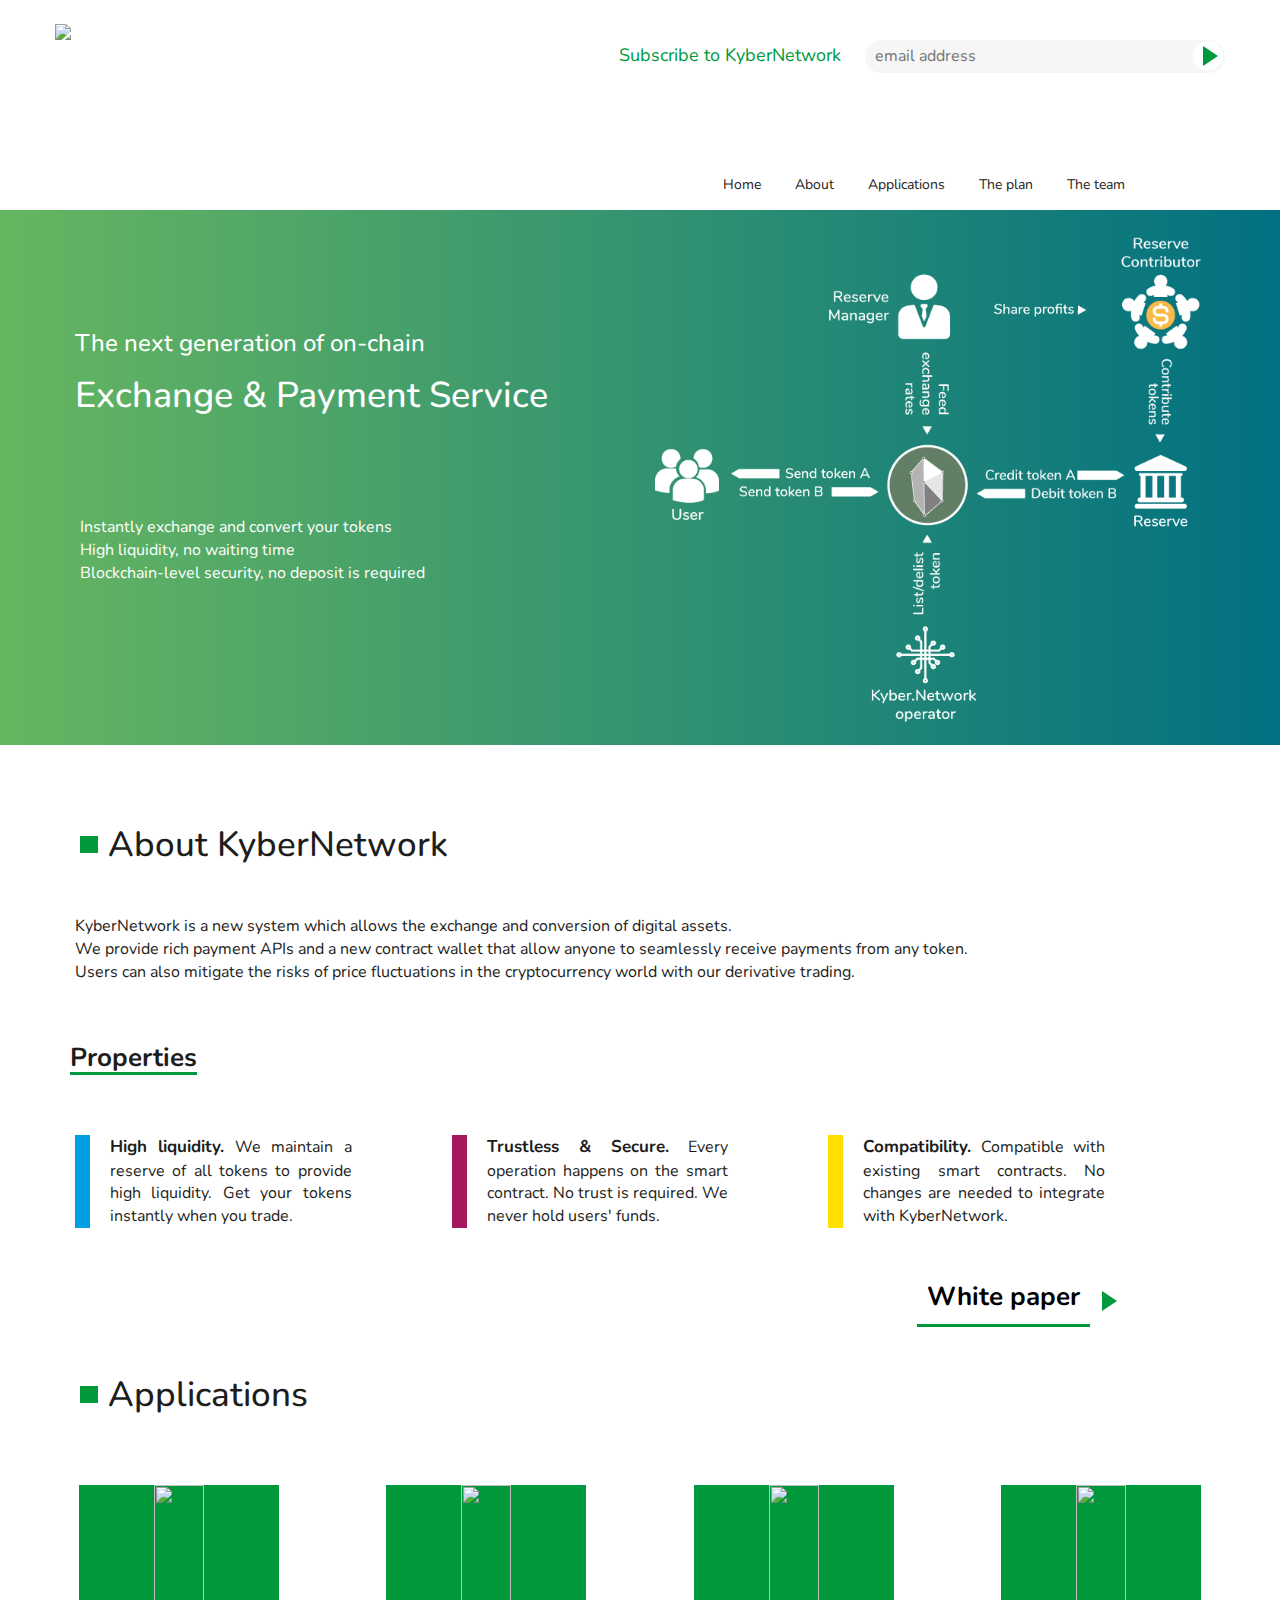
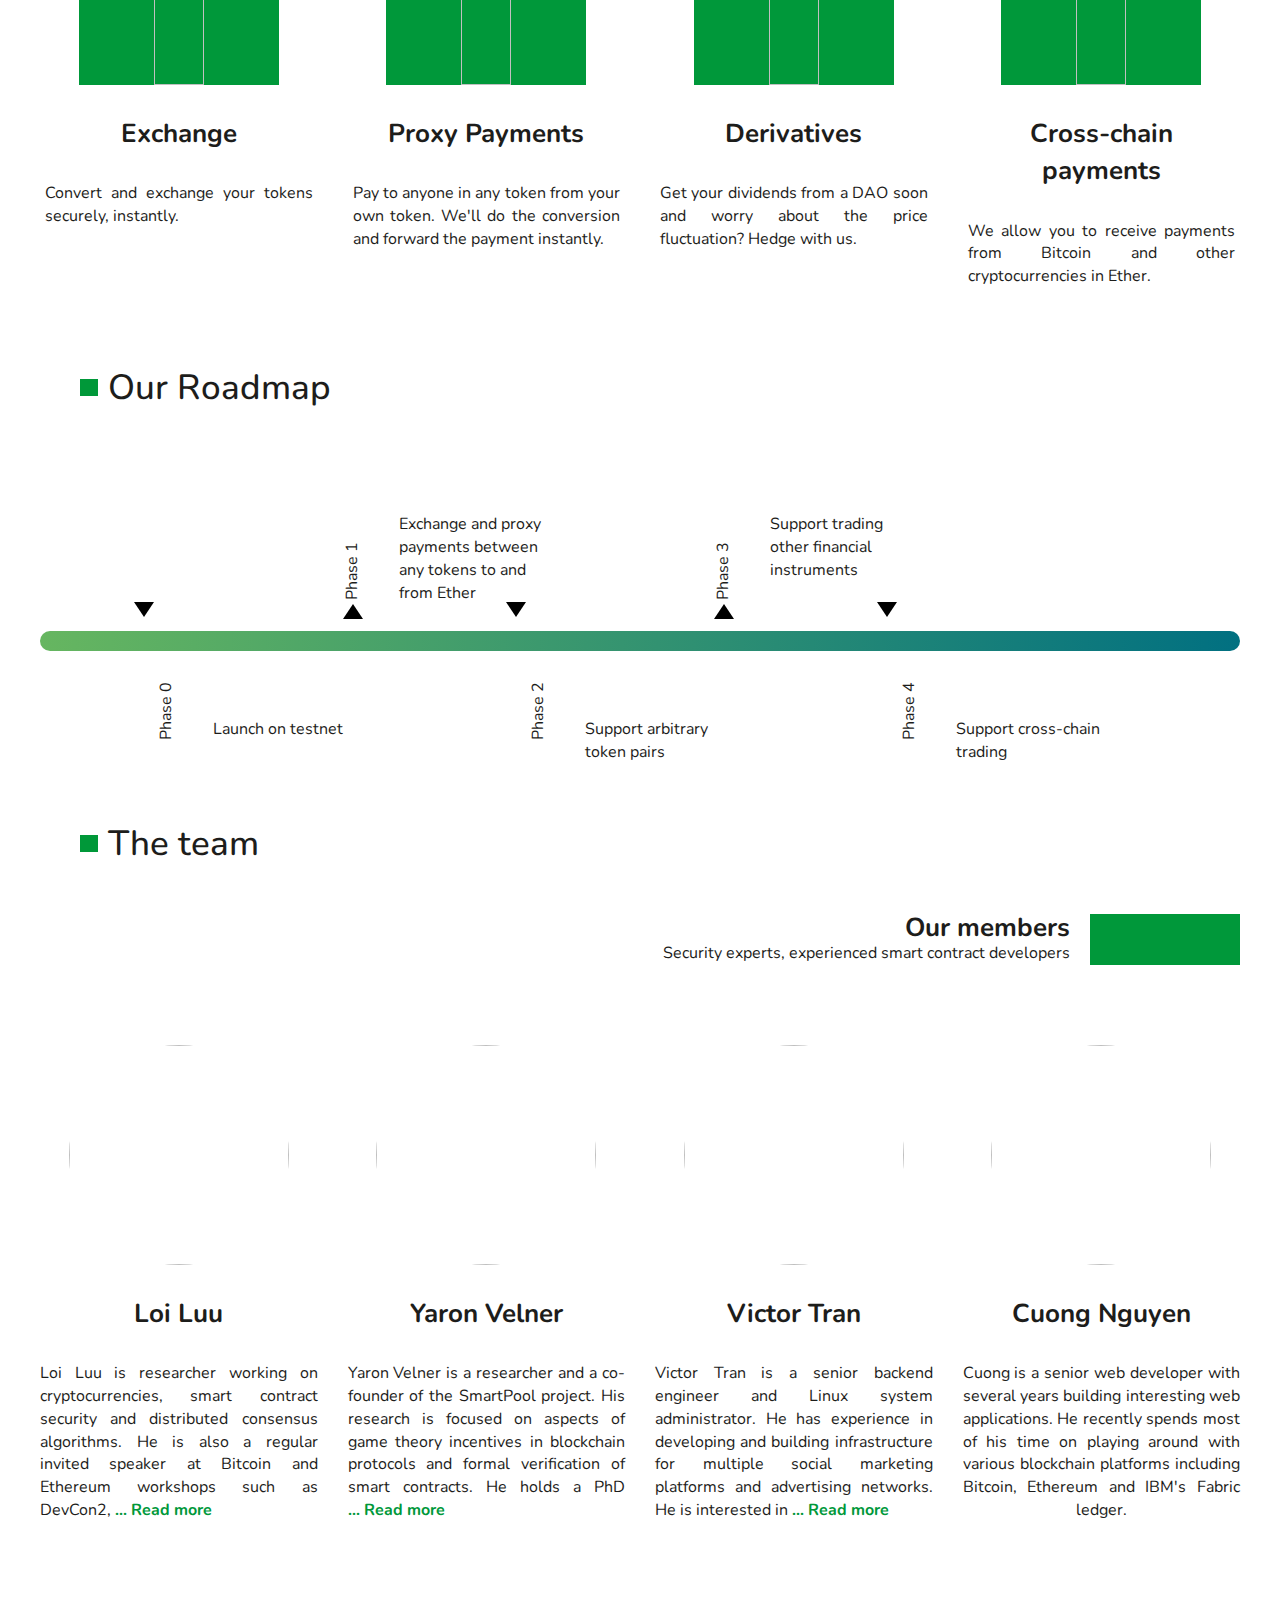
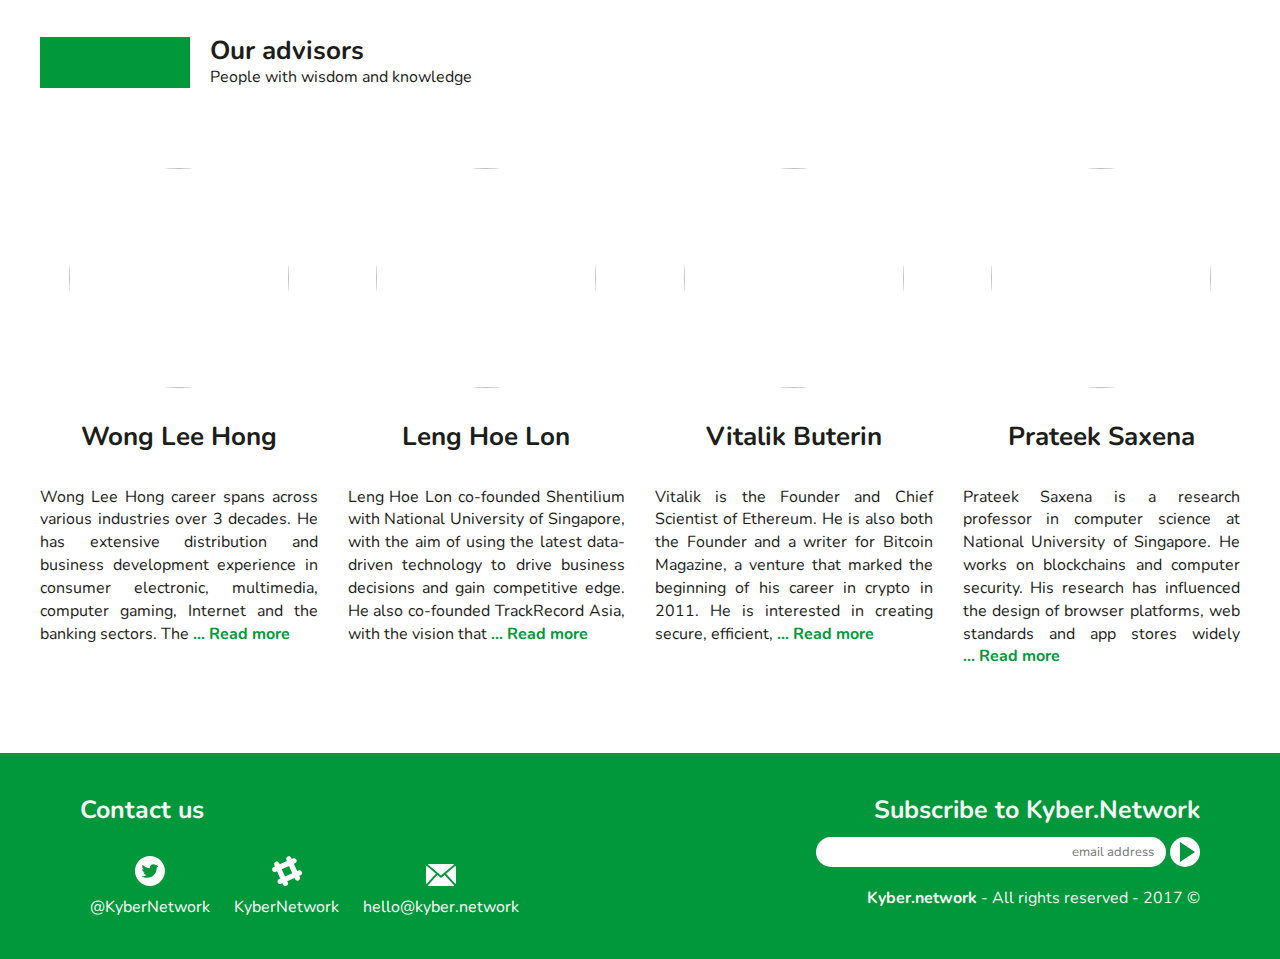
==== commit 1853ab96: "fix plan bar in firefox" ====
--- a/index.html
+++ b/index.html
@@ -19,10 +19,14 @@
     <link rel="stylesheet" type="text/css" href="https://maxcdn.bootstrapcdn.com/bootstrap/3.3.7/css/bootstrap.min.css">
     <link href="https://fonts.googleapis.com/css?family=Nunito" rel="stylesheet">
     <link rel="stylesheet" href="https://maxcdn.bootstrapcdn.com/font-awesome/4.7.0/css/font-awesome.min.css" />
+
+    <link rel="stylesheet" type="text/css" href="plugins/slick/slick.css"/>
+
     <link rel="stylesheet" type="text/css" href="style.css">
 
     <script src="https://ajax.googleapis.com/ajax/libs/jquery/3.2.1/jquery.min.js"></script>
     <script type="text/javascript" src="https://maxcdn.bootstrapcdn.com/bootstrap/3.3.7/js/bootstrap.min.js"></script>
+    <script type="text/javascript" src="plugins/slick/slick.js"></script>
     <script type="text/javascript" src="index.js"></script>
     <link href="images/logo.png" rel="icon" sizes="16x16" type="image/x-icon" />
     <link href="images/logo.png" rel="shortcut icon" type="image/png" />
@@ -43,7 +47,6 @@
     ga('send', 'pageview');
     </script>
 </head>
-
 <body>
     <header>
         <div class="header row">
@@ -65,7 +68,7 @@
                                     <div style="position: absolute; left: -5000px;" aria-hidden="true">
                                         <input type="text" name="b_6b7b41e94cc1338541eeae656_c832c80344" tabindex="-1" value="">
                                     </div>
-                                    <button type="submit" name="subscribe" id="mc-embedded-subscribe" class="subscribe-submit" style="margin-left: -35px;">
+                                    <button type="submit" name="subscribe" id="mc-embedded-subscribe-top" class="subscribe-submit subcribe-btn-top">
                                         <span class="subscribe-submit"></span>
                                     </button>
                                 </form>
@@ -130,7 +133,7 @@
                                 <div style="position: absolute; left: -5000px;" aria-hidden="true">
                                     <input type="text" name="b_6b7b41e94cc1338541eeae656_c832c80344" tabindex="-1" value="">
                                 </div>
-                                <button type="submit" name="subscribe" id="mc-embedded-subscribe" class="subscribe-submit" style="margin-left: -35px;">
+                                <button type="submit" name="subscribe" id="mc-embedded-subscribe" class="subscribe-submit subcribe-btn-top" style="margin-left: -35px;">
                                     <span class="subscribe-submit"></span>
                                 </button>
                             </form>
@@ -143,7 +146,7 @@
     <div class="main-container">
         <div class="main-title-wapper main-gradient">
             <div class="main-title row">
-                <div class="col-sm-12 col-md-6">
+                <div class="col-sm-12 col-md-6 main-title-text">
                     <div>
                         <h3>The next generation of on-chain</h3></div>
                     <div>
@@ -154,8 +157,8 @@
                         <br> Blockchain-level security, no deposit is required
                     </div>
                 </div>
-                <div class="col-sm-12 col-md-6">
-                    <img src="images/figure.png" style="max-width: 100%; margin-top: 15px;"></img>
+                <div class="col-sm-12 col-md-6 main-title-figure">
+                    <img src="images/figure.png" style="max-width: 100%;"></img>
                 </div>
             </div>
         </div>
@@ -193,6 +196,7 @@
                         <span>
                             <a href="assets/KyberNetworkWhitepaper.pdf">White paper</a>
                         </span>
+                    </div>
                 </div>
             </div>
             <div class="main-app" id="application-section">
@@ -323,8 +327,13 @@
                     </div>
                     <div style="clear: both;"></div>
                 </div>
-                <div class="member-info">
-                    <div class="row">
+                
+                <div class="member-info team-info">
+                    <!-- <div class="coltrol-member except-desktop"  current-page="0">
+                        <a class="back_btn">Back</a>
+                        <a class="next_btn">Next</a>                        
+                    </div> -->
+                    <div class="row team-content">
                         <div class="col-md-3 col-sm-6 team-item">
                             <div><img src="images/LoiLuu.png" /></div>
                             <div>Loi Luu</div>
@@ -391,7 +400,7 @@
                 </div>
             </div>
             <div>
-                <div class="row">
+                <div class="row  team-content">
                     <div class="col-md-3 col-sm-6 team-item">
                         <div><img src="images/wong-lee-hong.jpg" /></div>
                         <div>Wong Lee Hong</div>
--- a/style.css
+++ b/style.css
@@ -1,73 +1,81 @@
-*{
+* {
     font-family: 'Nunito', sans-serif;
-    font-size:16px;
-}
-
-header{
+    font-size: 16px;
+}
+
+header {
     /*display: inline-block;
     width: 100%;*/
     padding-top: 20px
 }
 
-.header{
+.header {
     max-width: 1200px;
     margin: 0 auto;
 }
-.header-link{
+
+.header-link {
     text-align: right;
     height: 190px;
 }
 
-.header-bottom .only-desktop li{
+.header-bottom .only-desktop li {
     display: inline-block;
     margin-left: 30px;
 }
 
-.header-bottom .only-desktop a{
-    font-size : 14px;
-    color : #1D1D1B;
-}
-.main-gradient{
-    background: rgba(241,111,92,1);
-    background: -moz-linear-gradient(left, rgba(241,111,92,1) 0%, rgba(246,41,12,1) 0%, rgba(240,47,23,1) 0%, rgba(102,182,96,1) 0%, rgba(1,112,129,1) 100%);
-    background: -webkit-gradient(left top, right top, color-stop(0%, rgba(241,111,92,1)), color-stop(0%, rgba(246,41,12,1)), color-stop(0%, rgba(240,47,23,1)), color-stop(0%, rgba(102,182,96,1)), color-stop(100%, rgba(1,112,129,1)));
-    background: -webkit-linear-gradient(left, rgba(241,111,92,1) 0%, rgba(246,41,12,1) 0%, rgba(240,47,23,1) 0%, rgba(102,182,96,1) 0%, rgba(1,112,129,1) 100%);
-    background: -o-linear-gradient(left, rgba(241,111,92,1) 0%, rgba(246,41,12,1) 0%, rgba(240,47,23,1) 0%, rgba(102,182,96,1) 0%, rgba(1,112,129,1) 100%);
-    background: -ms-linear-gradient(left, rgba(241,111,92,1) 0%, rgba(246,41,12,1) 0%, rgba(240,47,23,1) 0%, rgba(102,182,96,1) 0%, rgba(1,112,129,1) 100%);
-    background: linear-gradient(to right, rgba(241,111,92,1) 0%, rgba(246,41,12,1) 0%, rgba(240,47,23,1) 0%, rgba(102,182,96,1) 0%, rgba(1,112,129,1) 100%);
-}
-.main-title{
+.header-bottom .only-desktop a {
+    font-size: 14px;
+    color: #1D1D1B;
+}
+
+.main-gradient {
+    background: rgba(241, 111, 92, 1);
+    background: -moz-linear-gradient(left, rgba(241, 111, 92, 1) 0%, rgba(246, 41, 12, 1) 0%, rgba(240, 47, 23, 1) 0%, rgba(102, 182, 96, 1) 0%, rgba(1, 112, 129, 1) 100%);
+    background: -webkit-gradient(left top, right top, color-stop(0%, rgba(241, 111, 92, 1)), color-stop(0%, rgba(246, 41, 12, 1)), color-stop(0%, rgba(240, 47, 23, 1)), color-stop(0%, rgba(102, 182, 96, 1)), color-stop(100%, rgba(1, 112, 129, 1)));
+    background: -webkit-linear-gradient(left, rgba(241, 111, 92, 1) 0%, rgba(246, 41, 12, 1) 0%, rgba(240, 47, 23, 1) 0%, rgba(102, 182, 96, 1) 0%, rgba(1, 112, 129, 1) 100%);
+    background: -o-linear-gradient(left, rgba(241, 111, 92, 1) 0%, rgba(246, 41, 12, 1) 0%, rgba(240, 47, 23, 1) 0%, rgba(102, 182, 96, 1) 0%, rgba(1, 112, 129, 1) 100%);
+    background: -ms-linear-gradient(left, rgba(241, 111, 92, 1) 0%, rgba(246, 41, 12, 1) 0%, rgba(240, 47, 23, 1) 0%, rgba(102, 182, 96, 1) 0%, rgba(1, 112, 129, 1) 100%);
+    background: linear-gradient(to right, rgba(241, 111, 92, 1) 0%, rgba(246, 41, 12, 1) 0%, rgba(240, 47, 23, 1) 0%, rgba(102, 182, 96, 1) 0%, rgba(1, 112, 129, 1) 100%);
+}
+
+.main-title {
     color: white;
     margin: 0 auto;
     max-width: 1200px;
     padding: 100px 20px 80px;
 }
+
 .main-title h2 {
     font-size: 36px;
 }
-.main-title-wapper h1{
+
+.main-title-wapper h1 {
     font-size: 110px;
 }
-.title-info{
+
+.title-info {
     padding-left: 20px;
 }
-.title-info div:first-child{
+
+.title-info div:first-child {
     border-left: 5px solid #fff;
     padding-left: 10px;
 }
-footer{
+
+footer {
     background-color: #00983A;
     color: white;
     padding: 40px 80px;
-    color : #F6F6F6;
+    color: #F6F6F6;
     margin-top: 50px;
 }
 
-.subscribe-box{
+.subscribe-box {
     text-align: right;
 }
 
-.subscribe-box input{
+.subscribe-box input {
     border: medium none;
     border-radius: 30px;
     color: black;
@@ -76,47 +84,48 @@
     padding: 2px 12px;
     text-align: right;
     width: 350px;
-    font-size : 13px;
+    font-size: 13px;
 }
 
 .footer-info {
     margin: 0 auto;
     max-width: 1200px;
     margin-top: 80px;
-    font-size: 13px;    
-}
-
-
-#change-language{
-    font-size : 13px;
-    color : #9D9D9C;
-}
-
-.subscribe-text{
-    font-weight : bold;
+    font-size: 13px;
+}
+
+#change-language {
+    font-size: 13px;
+    color: #9D9D9C;
+}
+
+.subscribe-text {
+    font-weight: bold;
     font-size: 25px;
     margin-bottom: 8px;
 }
 
 .main-info {
     padding: 20px;
-    color : #1D1D1B;
-}
-
-.main-info >div{
+    color: #1D1D1B;
+}
+
+.main-info >div {
     max-width: 1200px;
 }
+
 
 /*.main-info .main-app{
   max-width: 1200px;
 }*/
 
-.main-info >div h2{
+.main-info >div h2 {
     font-size: 35px;
-    line-height : 120px;
+    line-height: 120px;
     padding-left: 50px;
 }
-.main-info >div h2:before{
+
+.main-info >div h2:before {
     background-color: #009839;
     content: " ";
     display: inline-block;
@@ -127,31 +136,36 @@
     width: 18px;
 }
 
-.about-name{
-    font-size : 62px;
-    line-height : 50px;
+.about-name {
+    font-size: 62px;
+    line-height: 50px;
     padding-left: 60px;
 }
-.about-intro div{
+
+
+/*.about-intro div{
     width: 100%;
-}
-.about-intro h3{
-    font-weight : bold;
-    font-size : 26px;
+}*/
+
+.about-intro h3 {
+    font-weight: bold;
+    font-size: 26px;
     padding-right: 15px;
 }
-.about-intro *{
+
+.about-intro * {
     text-align: left;
-    margin-left: 50px;
-}
-.about-line{
+    padding-left: 50px;
+}
+
+.about-line {
     height: 100px;
     border-bottom: 5px solid #00983A;
 }
 
-.about-value h3{
-    font-weight : bold;
-    font-size : 26px;
+.about-value h3 {
+    font-weight: bold;
+    font-size: 26px;
     margin-left: 30px;
     border-bottom: 3px solid #00983A;
     display: inline-block;
@@ -174,55 +188,63 @@
 }
 
 .contact-info img {
-  max-width: 30px;
-  margin: 10px;
-}
-
-.about-value >div >div{
+    max-width: 30px;
+    margin: 10px;
+}
+
+.about-value >div >div {
     text-align: justify;
     padding: 50px;
 }
-.about-value-content >div >div{   
+
+.about-value-content >div >div {
     padding-left: 20px;
 }
-.about-value-content >div:nth-child(1) >div{
+
+.about-value-content >div:nth-child(1) >div {
     border-left: 15px solid #009FE3;
 }
-.about-value-content >div:nth-child(2) >div{
+
+.about-value-content >div:nth-child(2) >div {
     border-left: 15px solid #A3195B;
 }
-.about-value-content >div:nth-child(3) >div{
+
+.about-value-content >div:nth-child(3) >div {
     border-left: 15px solid #FFDE00;
 }
-.about-write{
+
+.about-write {
     text-align: right;
     padding-right: 50px;
 }
+
 .about-write span a {
     padding: 10px;
     border-bottom: 3px solid #00983A;
     color: black;
     text-decoration: none;
-    font-weight : bold;
-    font-size : 26px;
+    font-weight: bold;
+    font-size: 26px;
     text-align: center;
 }
-.about-write span:after{
+
+.about-write span:after {
     content: " ";
     display: inline-block;
-    margin-left: 37px;
-    margin-top: 26px;
+    margin-left: 12px;
+    margin-top: 19px;
     position: absolute;
-
-    width: 0; 
-    height: 0; 
+    width: 0;
+    height: 0;
     border-top: 10px solid transparent;
     border-bottom: 10px solid transparent;
     border-left: 15px solid #00983a;
 }
-.app-item{
+
+.app-item {
     padding: 20px;
 }
+
 .app-item img {
     width: 50%;
     height: 100%;
@@ -232,7 +254,7 @@
 }
 
 .app-item >div,
-.team-item >div{
+.team-item >div {
     text-align: justify;
     -moz-text-align-last: center;
     text-align-last: center;
@@ -246,29 +268,36 @@
     text-align-last: left;
 }
 
-.app-item >div:first-child{
+.app-item >div:first-child {
     width: 200px;
     height: 200px;
     background-color: #00983A;
     margin: 0 auto;
 }
+
 .app-item >div:nth-child(2),
-.team-item >div:nth-child(2){
-    font-weight : bold;
-    font-size : 26px;
+.team-item >div:nth-child(2) {
+    font-weight: bold;
+    font-size: 26px;
     margin: 30px 0;
-}
-
-.team-title{
+    text-align: center;
+}
+
+.team-title {
     text-align: right;
     margin-bottom: 80px;
 }
 
-.team-title strong{
-    font-size : 26px;
-}
-.member-info{
-    max-width: 1200px;  
+.team-title strong {
+    font-size: 26px;
+}
+
+.member-info {
+    max-width: 1200px;
+}
+
+.team-item >div:first-child {
+    text-align: center;
 }
 
 .team-item img {
@@ -280,19 +309,20 @@
     margin: auto auto;
 }
 
-.team-item{
+.team-item {
     text-align: center;
 }
-.advisor-title{
+
+.advisor-title {
     margin-bottom: 80px;
-    margin-top: 100px;  
-}
-.advisor-title strong{
-    font-size : 26px;
-
-}
-
-.main-info >div{
+    margin-top: 100px;
+}
+
+.advisor-title strong {
+    font-size: 26px;
+}
+
+.main-info >div {
     margin: 0 auto;
 }
 
@@ -319,39 +349,40 @@
     margin-top: -2px;
 }
 
-.icon-play{
+.icon-play {
     background-color: white;
     border-radius: 30px;
     display: inline-block;
     height: 30px;
     width: 30px;
 }
-.icon-play:after{
+
+.icon-play:after {
     content: " ";
     display: inline-block;
     margin-left: 9px;
     margin-top: 5px;
     position: absolute;
-
     width: 0;
     height: 0;
     border-top: 10px solid transparent;
     border-bottom: 10px solid transparent;
-
     border-left: 15px solid #00983A;
 }
-.subscribe-form >span{
+
+.subscribe-form >span {
     position: relative;
     top: 11px;
     margin-left: 5px;
 }
-.subscribe-form >span:after{
+
+.subscribe-form >span:after {
     margin-left: -19px;
     margin-top: 5px;
 }
 
 .team-title h4 {
-    font-size:26px;
+    font-size: 26px;
     font-weight: 700;
 }
 
@@ -362,13 +393,23 @@
 
 .team-title div.title {
     float: right;
+    padding-right: 20px;
+    border-right: 150px solid #00983a;
+}
+
+.team-title div.title *,
+.advisor-title div.title * {
+    margin: 0px;
 }
 
 .advisor-title div.title {
     float: left;
-}
-
-.team-title div.indicator {
+    padding-left: 20px;
+    border-left: 150px solid #00983a;
+}
+
+
+/*.team-title div.indicator {
     background-color: #00983a;
     float: right;
     height: 46px;
@@ -384,77 +425,87 @@
     margin-right: 20px;
     margin-top: 15px;
     min-width: 15%;
-}
-
-.title-info >div:nth-child(2){
+}*/
+
+.title-info >div:nth-child(2) {
     padding-top: 25px;
 }
 
-.main-plan >div{
-    margin:0 auto;
-}
-.plan-bar{
+.main-plan >div {
+    margin: 0 auto;
+}
+
+.plan-bar {
     height: 20px;
     width: 100%;
     border-radius: 20px;
 }
 
-.rotate-90{
+.rotate-90 {
     /* Safari */
     -webkit-transform: rotate(-90deg);
     -webkit-transform-origin: 0% 0%;
-
     /* Firefox */
     -moz-transform: rotate(-90deg);
-
     /* IE */
     -ms-transform: rotate(-90deg);
-
     /* Opera */
     -o-transform: rotate(-90deg);
     transform-origin: 0% 0%;
 }
 
-.plan-item{
-/*    width: 150px;*/
+.plan-item {
+    /*    width: 150px;*/
     font-size: 18px;
 }
-.plan-item >div{
-    display: inline-block;
-}
-.plan-item >div:last-child{
+
+.plan-item >div {
+    display: inline-block;
+}
+
+.plan-item >div:last-child {
     width: 150px;
     position: absolute;
-    
-}
-.plan-top .plan-item >div:last-child{
+}
+
+.plan-top .plan-item >div:last-child {
     margin-top: -85px;
 }
-.plan-bottom .plan-item >div:last-child{
+
+.plan-bottom .plan-item >div:last-child {
     margin-top: -20px;
 }
-.plan-top{
-    margin-top:150px;
+
+.plan-top {
+    margin-top: 150px;
     margin-bottom: 7px;
 }
-.plan-bottom{
+
+.plan-bottom {
     margin-top: 87px;
 }
+
+
 /*.plan-bottom .plan-item {
     float: left;
     text-align: left;
     margin-right: 30px;
 }*/
+
+
 /*.plan-bottom .plan-intro {
     float: left;
     margin-left: -140px;
     margin-top: -70px;
 }*/
+
+
 /*.plan-top .plan-intro {
     margin-top: -75px;
     margin-left: -110px;
 }*/
-.plan-top .plan-item div:first-child:before{
+
+.plan-top .plan-item div:first-child:before {
     border-bottom: 10px solid transparent;
     border-left: 15px solid black;
     border-top: 10px solid transparent;
@@ -466,17 +517,28 @@
     position: absolute;
     width: 0;
 }
-.plan-bottom .plan-item div:first-child:after{
+
+.plan-bottom .plan-item div:first-child:after {
     border-bottom: 10px solid transparent;
     border-right: 15px solid black;
     border-top: 10px solid transparent;
     content: " ";
     display: inline-block;
     height: 0;
-       margin-left: 65px;
-    margin-top: -21px;
+    /*margin-left: 65px;
+    margin-top: -21px;*/
+    margin-left: 7px;
+    margin-top: 2px;
     position: absolute;
     width: 0;
+}
+
+/*for chrome*/
+@supports (-webkit-appearance:none) {
+    .plan-bottom .plan-item div:first-child:after {
+        margin-left: 65px;
+        margin-top: -21px;
+    }
 }
 /*.plan-1 {
     margin-left: 350px;
@@ -496,52 +558,67 @@
 .plan-intro {
     width: 150px;
 }*/
-.contact-text{
-    font-weight : bold;
+
+.contact-text {
+    font-weight: bold;
     font-size: 25px;
     margin-bottom: 8px;
 }
-.contact-info{
+
+.contact-info {
     margin-top: 17px;
 }
+
 .contact-info div {
-  display: inline-block;
-  text-align: center;
-}
+    display: inline-block;
+    text-align: center;
+}
+
 .copyright {
     padding-top: 20px;
 }
-.reserve-info{
+
+.reserve-info {
     text-align: right
 }
+
+
 /*.footer-contact{
     padding-left: 50px
 }*/
-.subcribe-top{
+
+.subcribe-top {
     margin-top: 20px;
-}
-.subcribe-top >span:first-child{
-    font-size : 18px;    
-}
-.subcribe-top >span{
-    color : #00983A;
-}
-.subcribe-top input{
+    padding-right: 15px;
+}
+
+.subcribe-top >span:first-child {
+    font-size: 18px;
+}
+
+.subcribe-top >span {
+    color: #00983A;
+}
+
+.subcribe-top input {
     background-color: #F6F6F6;
     border: none;
     padding: 5px 10px;
     border-radius: 25px;
-    width:360px ;
+    width: 360px;
     margin-left: 20px
 }
-.subcribe-top input:focus{
+
+.subcribe-top input:focus {
     outline: none;
 }
-.subscribe-top .icon-play{
+
+.subscribe-top .icon-play {
     position: absolute;
     margin-left: -30px
 }
-.subscribe-top .icon-play:after{
+
+.subscribe-top .icon-play:after {
     margin-left: -20px
 }
 
@@ -579,8 +656,6 @@
     color: #00983a;
 }
 
-
-
 button.subscribe-submit {
     background-color: white;
     border-radius: 30px;
@@ -591,7 +666,12 @@
     border: 0;
 }
 
+span.subscribe-submit {
+    position: absolute;
+}
+
 span.subscribe-submit:after {
+    position: absolute;
     content: " ";
     display: inline-block;
     width: 0;
@@ -600,62 +680,84 @@
     border-bottom: 10px solid transparent;
     border-left: 15px solid #00983A;
     vertical-align: middle;
-    margin-left: 2px;
-    margin-top: -2px;
-}
-
-button.subscribe-submit{
+    margin-left: -5px;
+    margin-top: -10px;
+}
+
+button.subscribe-submit {
     position: relative;
 }
+
+
 /*.app-item >div:not(:first-child){
     width: 260px;
     margin: 0 auto;
 }*/
 
-.header-bottom .dropdown-menu{
+.header-bottom .dropdown-menu {
     left: auto;
     right: 0px;
 }
 
-
-.only-desktop,.only-mobile{
+button.subcribe-btn-top {
+    margin-left: -32px;
+    position: absolute;
+    top: 21px;
+}
+
+.subcribe-btn-top span {
+    position: absolute;
+}
+
+.only-desktop,
+.only-mobile,
+.only-tablet {
     display: none;
+}
+
+.section-link a {
+    cursor: pointer;
 }
 
 @media screen and (min-width: 992px) {
     .only-desktop {
         display: inline-block;
     }
-/*    .roadmap-content{
+    /*    .roadmap-content{
         min-width: 1200px;
     }*/
-    .except-desktop{
+    .except-desktop {
         display: none;
     }
-
-    .header-bottom{
+    .about-write span:after {
+        margin-top: 13px;
+    }
+    .header-bottom {
         margin-right: 100px;
         margin-top: 100px;
     }
-
-    .header-link{
+    .header-link {
         text-align: right;
         height: 190px;
     }
 
-    button.subscribe-submit{
-        top: -1px;        
-    }
+
+    /*button.subscribe-submit {
+    top: -1px;
+}
+*/
     .main-title{
-
-        padding: 100px 20px 80px;
-    }
-
+        padding: 20px 20px 20px;
+    }
+
+    .main-title .main-title-text {
+      padding-top: 80px;
+      padding-bottom: 60px;
+    }
     .title-info {
         margin-top: 100px;
     }
-
-    .header-bottom ul li.active:before{
+    .header-bottom ul li.active:before {
         background-color: #00983a;
         content: " ";
         display: inline-block;
@@ -665,68 +767,79 @@
         top: -1px;
         width: 10px;
     }
-/*    .roadmap-wrapper{
+    .plan-bottom {
+        margin-left: 100px;
+    }
+    /*    .roadmap-wrapper{
         overflow: auto;
     }*/
 }
 
 @media screen and (min-width: 768px) and (max-width: 992px) {
-    .home_logo{
+    .only-tablet {
+        display: block;
+    }
+    .except-tablet {
+        display: none;
+    }
+    .home_logo {
         width: auto;
         height: 150px;
     }
-    .subcribe-top input{
+    .subcribe-top {
+        padding-right: 15px;
+    }
+    .subcribe-top input {
         width: 300px;
         font-size: 18px;
         text-align: center;
+    }
+    .subcribe-label {
+        display: inline-block;
     }
     /*    .header-bottom{
             bottom: 20px;
             right: 20px;
         }*/
-/*    .roadmap-wrapper{
+    /*    .roadmap-wrapper{
         overflow: auto;
     }*/
-    .header-link{
+    .header-link {
         text-align: right;
         height: 150px;
     }
-    #change-language{
+    #change-language {
         font-size: 20px;
     }
-    .subcribe-top .icon-play{
+    .subcribe-top .icon-play {
         margin-top: 2px;
     }
-    .main-title >div:first-child{
+    .main-title >div:first-child {
         font-size: 18px;
     }
-    .main-title >div:nth-child(2){
+    .main-title >div:nth-child(2) {
         font-size: 72px;
     }
-    .main-title >div:nth-child(3){
+    .main-title >div:nth-child(3) {
         font-size: 18px;
     }
-    .subcribe-top >span:not(:last-child){
+    .subcribe-top >span:not(:last-child) {
         font-weight: bold;
     }
-    button.subscribe-submit{
-        top: -3px;        
-    }
-
+    /*button.subscribe-submit {
+        top: -3px;
+    }*/
     .main-title {
         padding: 40px 20px 20px;
     }
-
     .title-info {
         margin-top: 60px;
     }
-
     .main-info >div h2 {
         padding-left: 20px;
         line-height: 0px;
         margin-bottom: 30px;
     }
-
     .about-name {
         font-size: 100px;
         line-height: 100px;
@@ -739,41 +852,49 @@
     .about-value {
         padding-left: 50px;
     }
-    .app-item .app-item-body{
+    .app-item .app-item-body {
         width: 260px;
         margin: 0 auto;
     }
-    .team-title div.indicator,.advisor-title div.indicator{
+    .team-title div.indicator,
+    .advisor-title div.indicator {
         min-width: 10px;
     }
-
-    .subscribe-box input{
+    .subscribe-box input {
         width: 80%;
     }
-    footer{
+    footer {
         padding: 40px 40px;
     }
-    .header-bottom{
+    .header-bottom {
         margin-top: 20px;
     }
-    #team-section{
+    #team-section {
         margin-top: 80px;
     }
-}
-
-
-@media screen and (max-width: 768px){
-    .only-mobile{
+    .team-title div.title {
+        border-right: 80px solid #00983a;
+    }
+    .advisor-title div.title {
+        border-left: 80px solid #00983a;
+    }
+    .plan-bottom {
+        margin-left: 70px;
+    }
+}
+
+@media screen and (max-width: 768px) {
+    .only-mobile {
         display: block;
     }
-    .except-mobile{
+    .except-mobile {
         display: none;
     }
-    .home_logo{
+    .home_logo {
         width: auto;
         height: 100px;
     }
-    .subcribe-top{
+    /*.subcribe-top{
         position: absolute;
         bottom: 11px;
         width: 120%;
@@ -790,63 +911,96 @@
         width: 100%;
     }
     .subscribe-form form input{
-        width: 80%;
+        width: 70%;
     }
     .subcribe-top input{
         width: 300px;
         font-size: 18px;
         text-align: center;
-    }
-
-    .header-link{
+    }*/
+    .subcribe-top input {
+        width: 100%;
+    }
+    .subcribe-top button.subscribe-submit {
+        margin-left: -35px;
+        position: absolute;
+        right: -3px;
+        top: 1px;
+    }
+    .to-top {
+        display: none;
+        /* Hidden by default */
+        position: fixed;
+        bottom: 20px;
+        right: 30px;
+        z-index: 99;
+        border: none;
+        outline: none;
+        background-color: rgba(0, 0, 0, 0.3);
+        color: white;
+        cursor: pointer;
+        padding: 3px 15px 10px 15px;
+        font-size: 30px;
+        border-radius: 10px;
+        font-weight: bold;
+    }
+    .to-top:hover {
+        background-color: rgba(0, 0, 0, 0.8);
+        /* Add a dark-grey background on hover */
+    }
+    .header-link {
         text-align: right;
         height: 150px;
     }
-    #change-language{
+    #change-language {
         font-size: 20px;
     }
-    .subcribe-top .icon-play{
+    .subcribe-top .icon-play {
         margin-top: 2px;
     }
-    .main-title >div:first-child{
+    .main-title >div:first-child {
         font-size: 18px;
     }
-    .main-title >div:nth-child(2){
+    .main-title >div:nth-child(2) {
         font-size: 72px;
     }
-    .main-title >div:nth-child(3){
+    .main-title >div:nth-child(3) {
         font-size: 18px;
     }
-    .subcribe-top >span:not(:last-child){
+    .subcribe-top >div:first-child span {
+        color: #00983A;
+        position: relative;
+        top: 5px;
         font-weight: bold;
-    }
-    button.subscribe-submit{
-        top: -3px;        
-    }
-
+        text-align: right;
+        width: 100%;
+        display: block;
+    }
+    button.subscribe-submit {
+        top: -3px;
+    }
     .main-title {
         padding: 40px 20px 20px;
     }
-    .about-write span:after{
+    .about-write span:after {
         margin-left: 18px;
         margin-top: 14px;
     }
-    #application-section{
+    #application-section {
         margin-top: 70px;
     }
-    #team-section,#roadmap-section{
+    #team-section,
+    #roadmap-section {
         margin-top: 50px;
     }
     .title-info {
         margin-top: 60px;
     }
-
     .main-info >div h2 {
         padding-left: 20px;
-        line-height: 0px;
+        line-height: 50px;
         margin-bottom: 30px;
     }
-
     .about-name {
         font-size: 80px;
         line-height: 80px;
@@ -861,62 +1015,65 @@
         padding-left: 0px;
         padding-right: 0px;
     }
-    .app-item .app-item-body{
+    .app-item .app-item-body {
         width: 260px;
         margin: 0 auto;
     }
-    .team-title div.indicator,.advisor-title div.indicator{
+    .team-title div.indicator,
+    .advisor-title div.indicator {
         min-width: 10px;
     }
-
-    .subscribe-box input{
+    .subscribe-box input {
         width: 80%;
     }
-    footer{
+    footer {
         padding: 20px 20px;
     }
-    .header-bottom{
+    .header-bottom {
         margin-top: 20px;
     }
-    .header-bottom .dropdown-menu{
+    .header-bottom .dropdown-menu {
         top: 80px;
     }
-    .subscribe-text{
+    .subscribe-text {
         text-align: center;
     }
-    #mc_embed_signup_f form{
+    #mc_embed_signup_f form {
         text-align: center;
     }
     #mc_embed_signup_f button.subscribe-submit {
         top: 1px;
     }
-    .footer-contact{
+    .footer-contact {
         padding-left: 40px;
         margin-top: 40px;
     }
-    .copyright{
+    .copyright {
         text-align: center;
         margin-top: 10px;
     }
-    .mobile-gradient{
-        background: #66b660; /* Old browsers */
-        background: -moz-linear-gradient(top, #66b660 0%, #2989d8 100%, #016f81 100%, #016f81 100%); /* FF3.6-15 */
-        background: -webkit-linear-gradient(top, #66b660 0%,#2989d8 100%,#016f81 100%,#016f81 100%); /* Chrome10-25,Safari5.1-6 */
-        background: linear-gradient(to bottom, #66b660 0%,#2989d8 100%,#016f81 100%,#016f81 100%); /* W3C, IE10+, FF16+, Chrome26+, Opera12+, Safari7+ */
-    }
-    .plan-bar{
+    .mobile-gradient {
+        background: #66b660;
+        /* Old browsers */
+        background: -moz-linear-gradient(top, #66b660 0%, #2989d8 100%, #016f81 100%, #016f81 100%);
+        /* FF3.6-15 */
+        background: -webkit-linear-gradient(top, #66b660 0%, #2989d8 100%, #016f81 100%, #016f81 100%);
+        /* Chrome10-25,Safari5.1-6 */
+        background: linear-gradient(to bottom, #66b660 0%, #2989d8 100%, #016f81 100%, #016f81 100%);
+        /* W3C, IE10+, FF16+, Chrome26+, Opera12+, Safari7+ */
+    }
+    .plan-bar {
         height: 800px;
         width: 18px;
         border-radius: 18px;
     }
-
-    .plan-m-left >div{
+    .plan-m-left >div {
         margin-top: 200px;
     }
-    .plan-m-left >div>div:last-child{
+    .plan-m-left >div>div:last-child {
         padding-right: 15px;
     }
-    .plan-m-left >div>div:first-child:after{
+    .plan-m-left >div>div:first-child:after {
         border-bottom: 10px solid transparent;
         border-right: 15px solid black;
         border-top: 10px solid transparent;
@@ -928,13 +1085,13 @@
         position: absolute;
         width: 0;
     }
-    .plan-m-right >div:not(:last-child){
+    .plan-m-right >div:not(:last-child) {
         margin-bottom: 280px;
     }
-    .plan-m-right >div>div:last-child{
+    .plan-m-right >div>div:last-child {
         padding-left: 15px;
     }
-    .plan-m-right >div>div:first-child:before{
+    .plan-m-right >div>div:first-child:before {
         border-bottom: 10px solid transparent;
         border-left: 15px solid black;
         border-top: 10px solid transparent;
@@ -946,13 +1103,19 @@
         position: absolute;
         width: 0;
     }
-    .plan-m-left{
+    .plan-m-left {
         text-align: right;
     }
-    .plan-m-center{
+    .plan-m-center {
         width: 45px
     }
-    #roadmap-section .roadmap-wrapper{
+    #roadmap-section .roadmap-wrapper {
         margin: 75px 0px;
     }
-}
+    .team-title div.title {
+        border-right: 15px solid #00983a;
+    }
+    .advisor-title div.title {
+        border-left: 15px solid #00983a;
+    }
+}
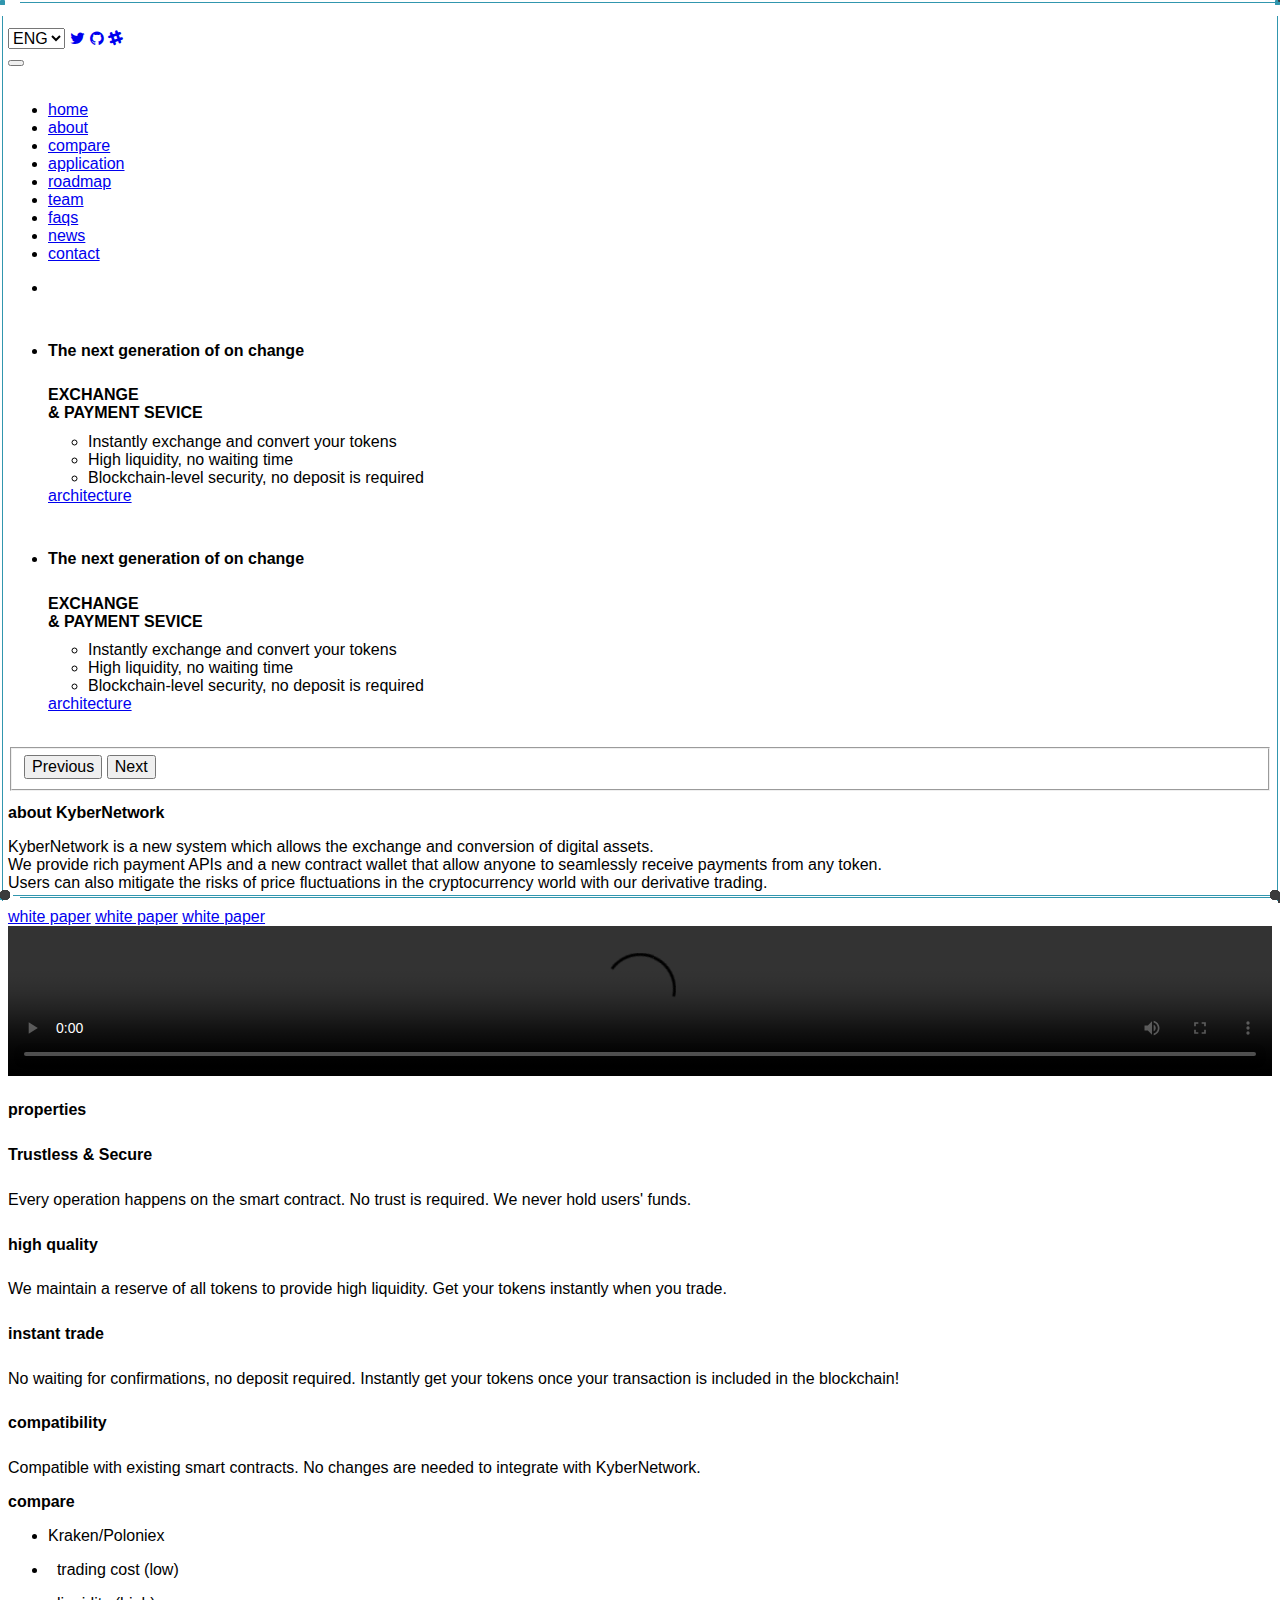
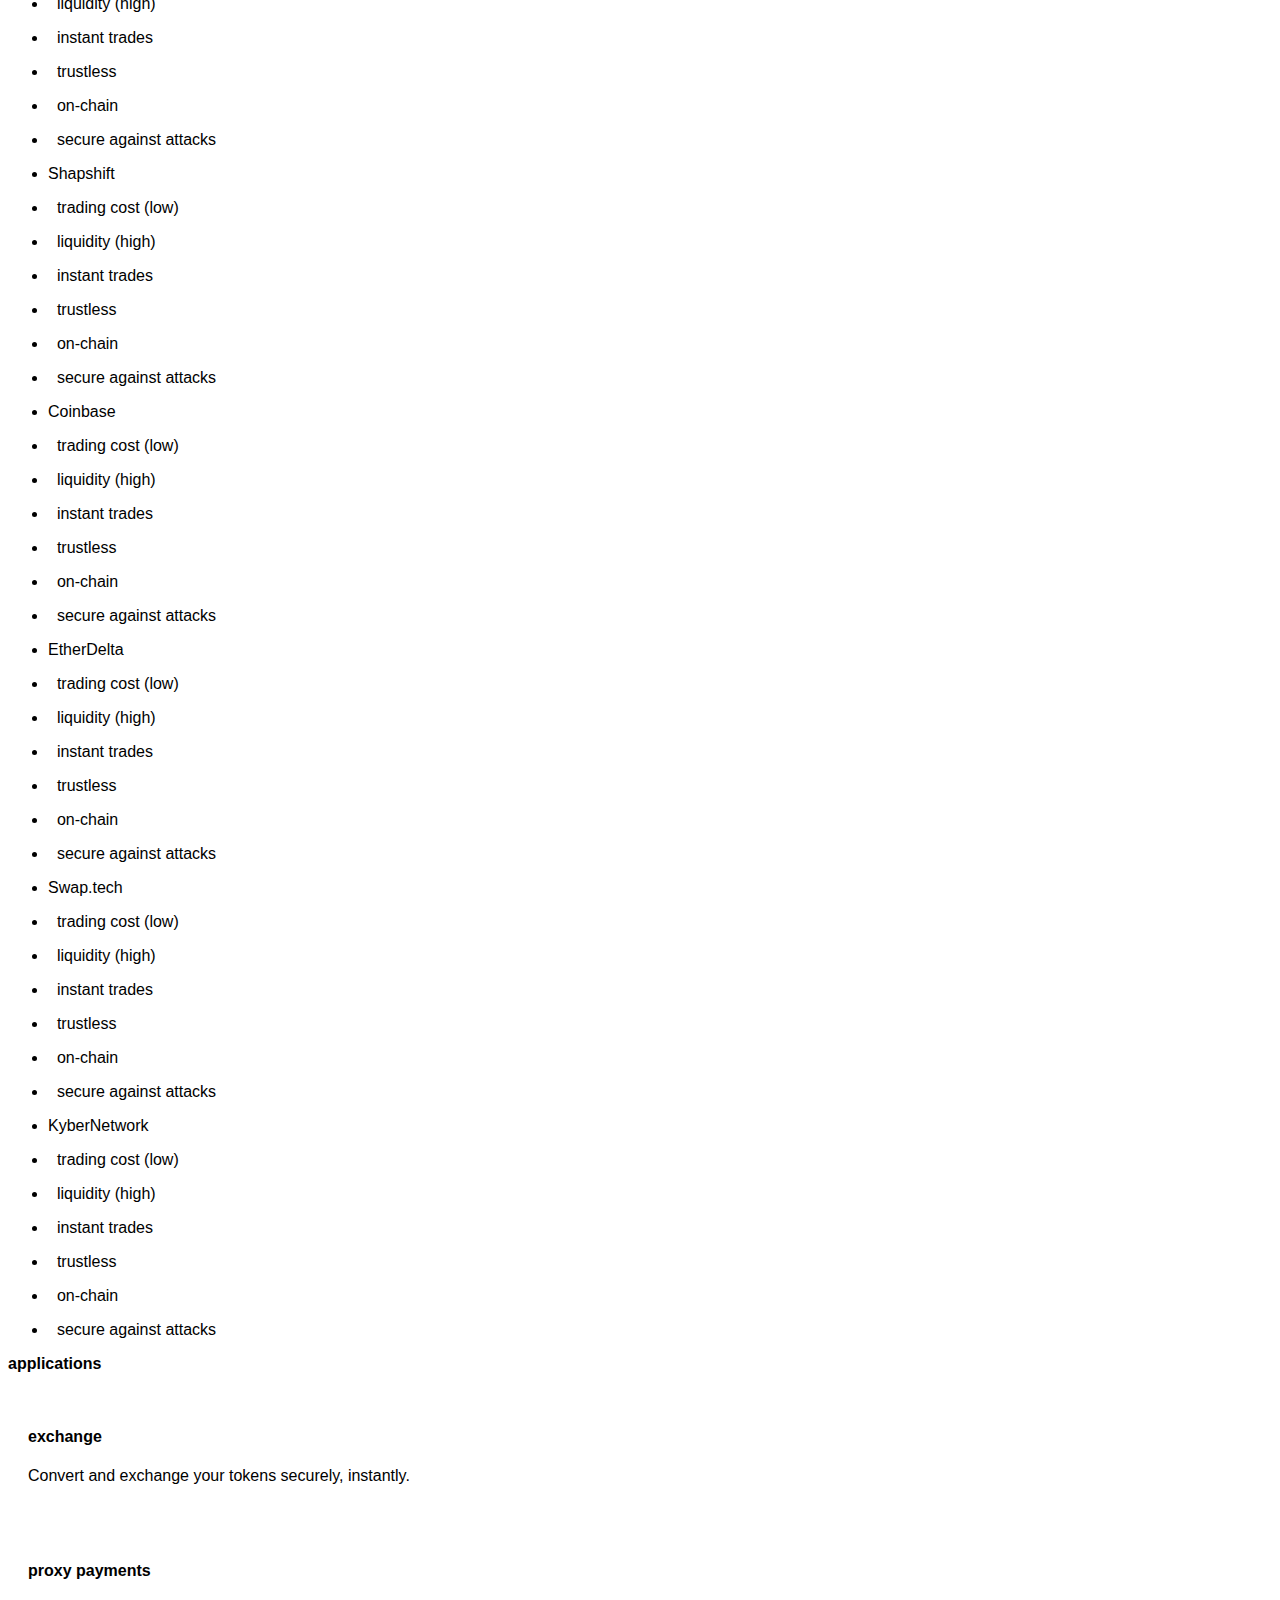
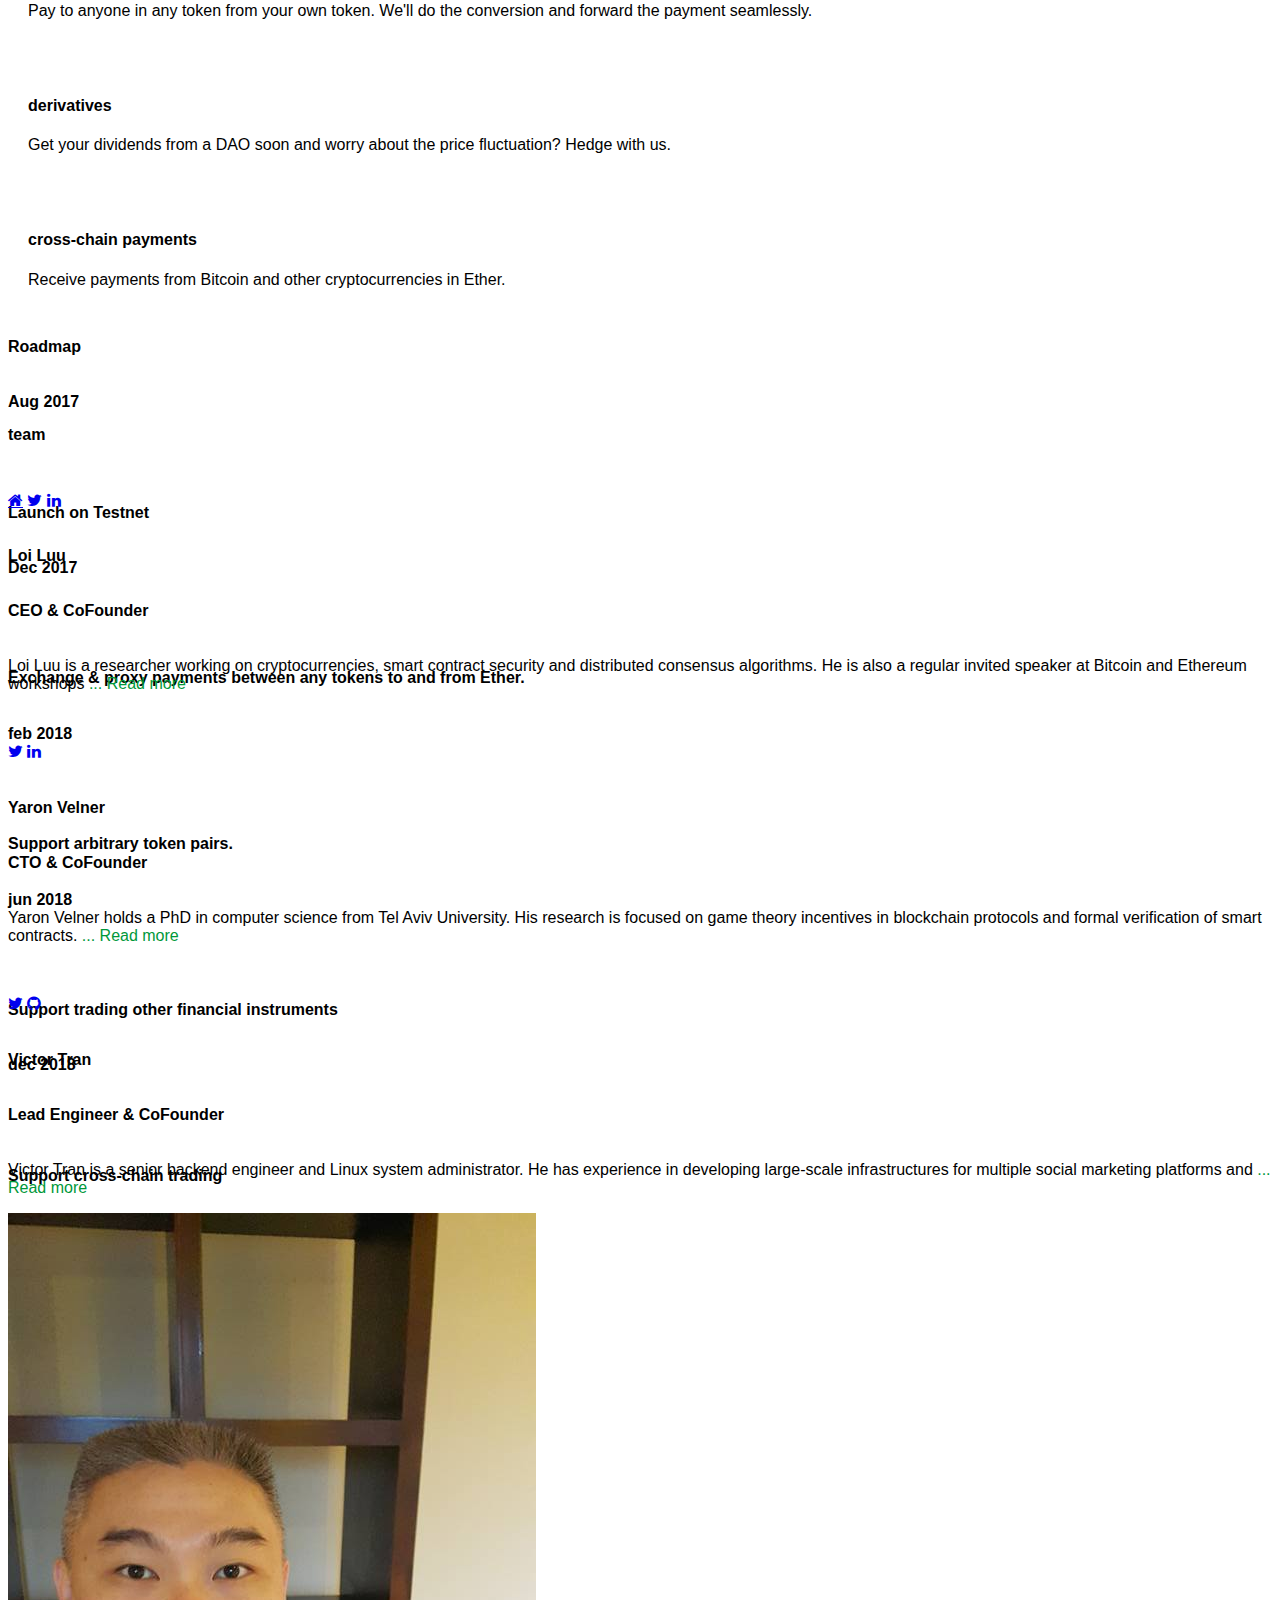
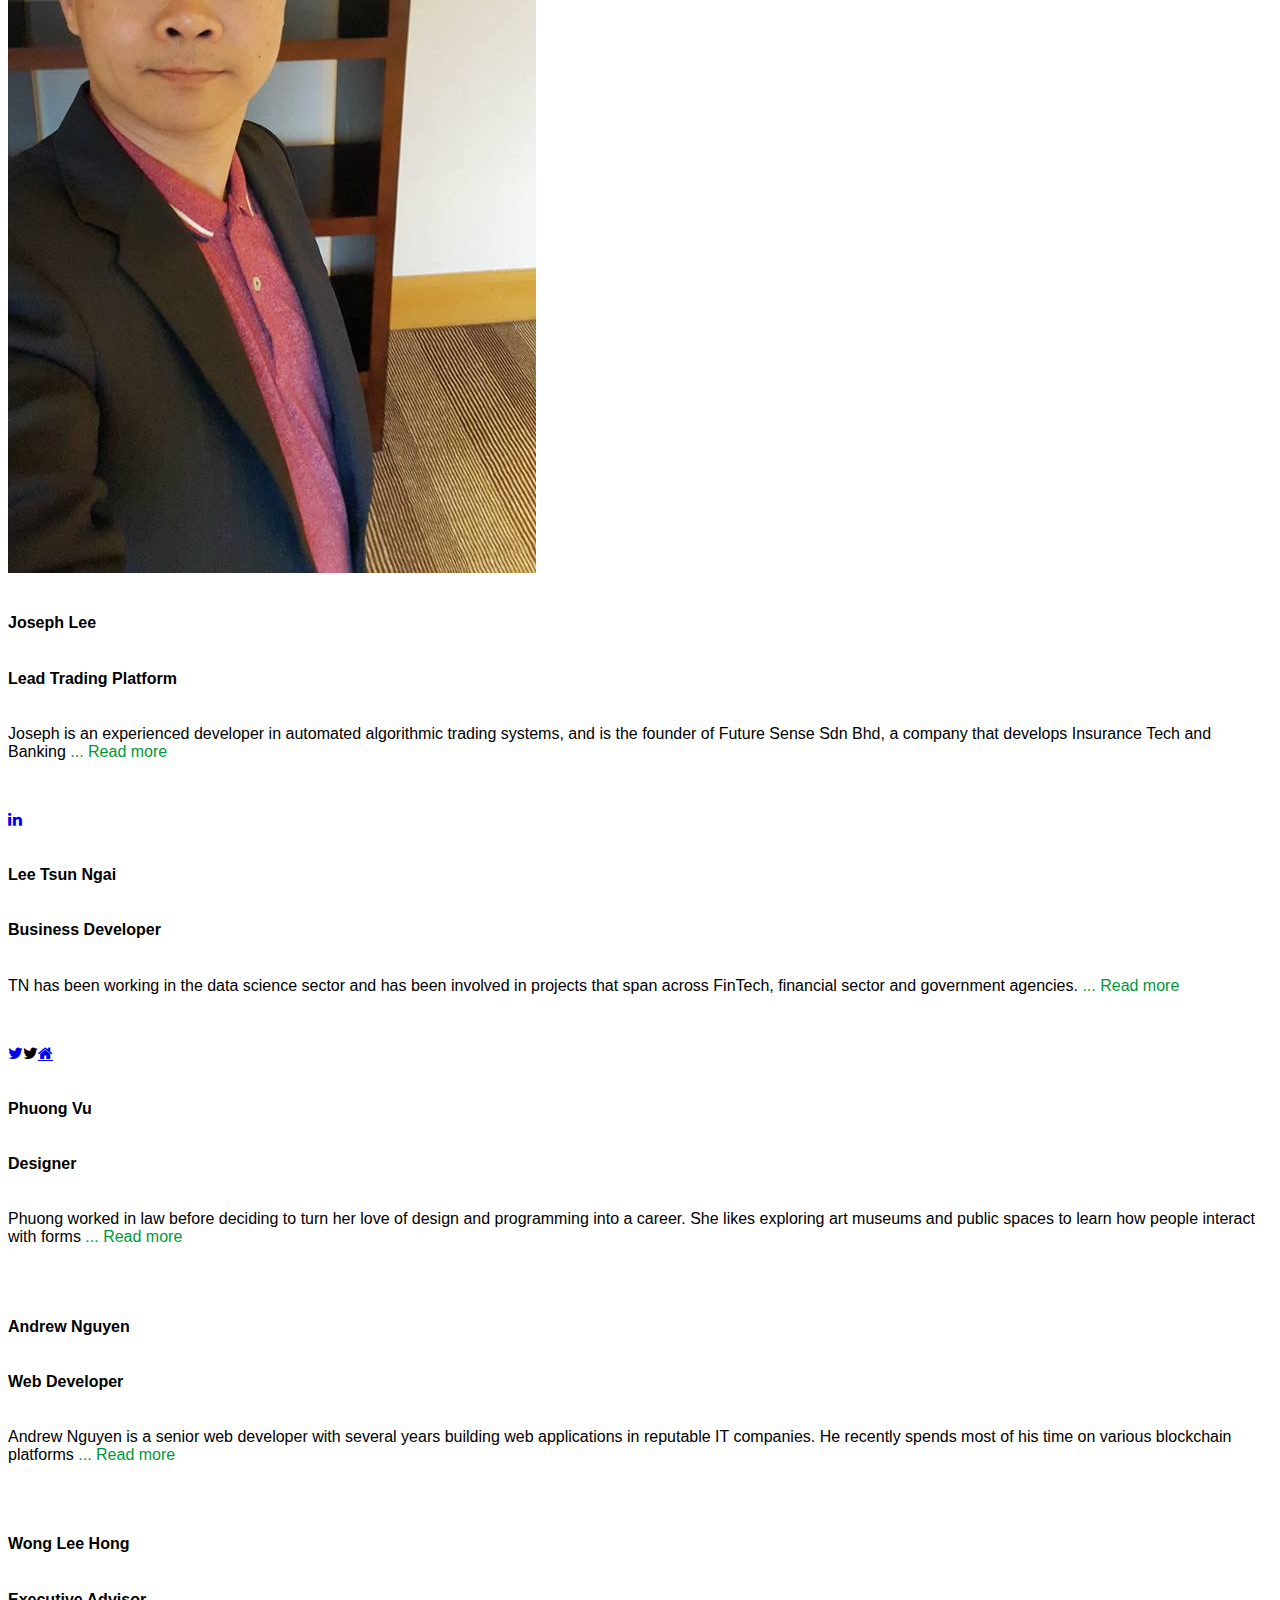
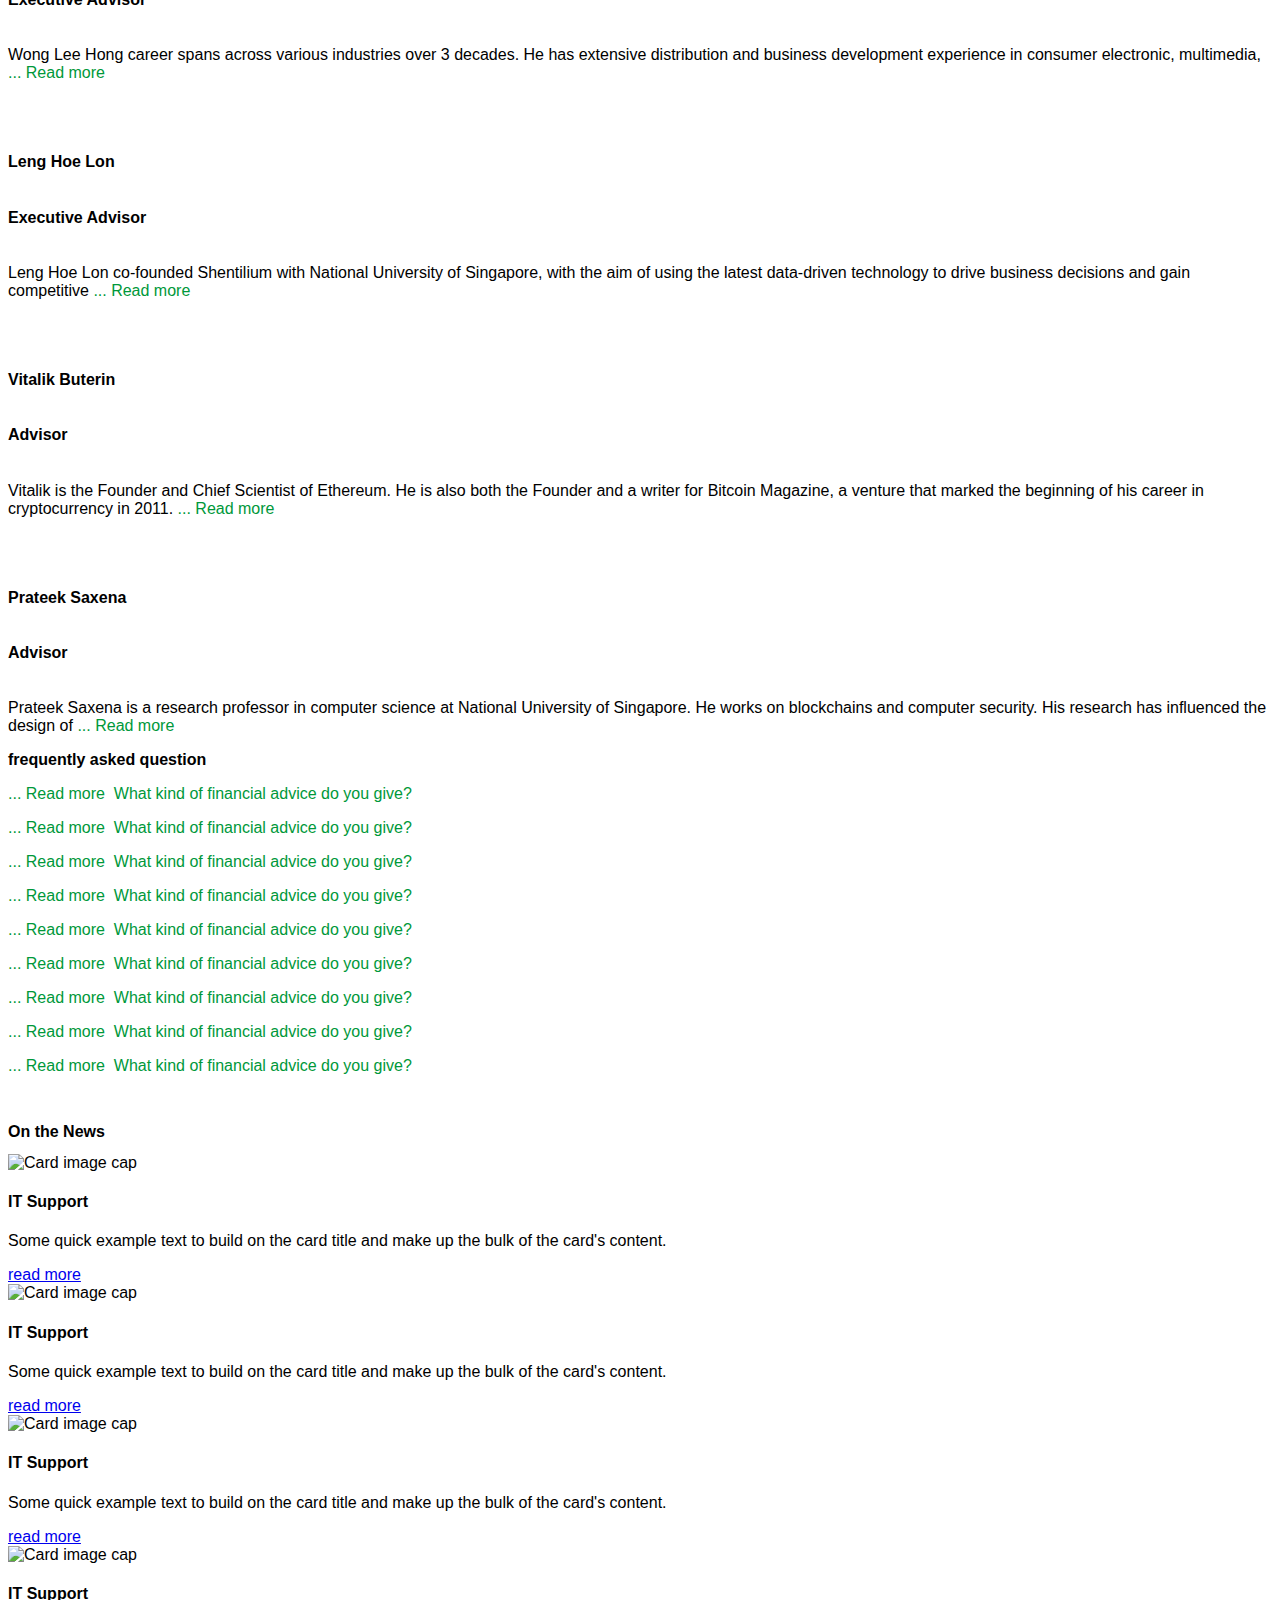
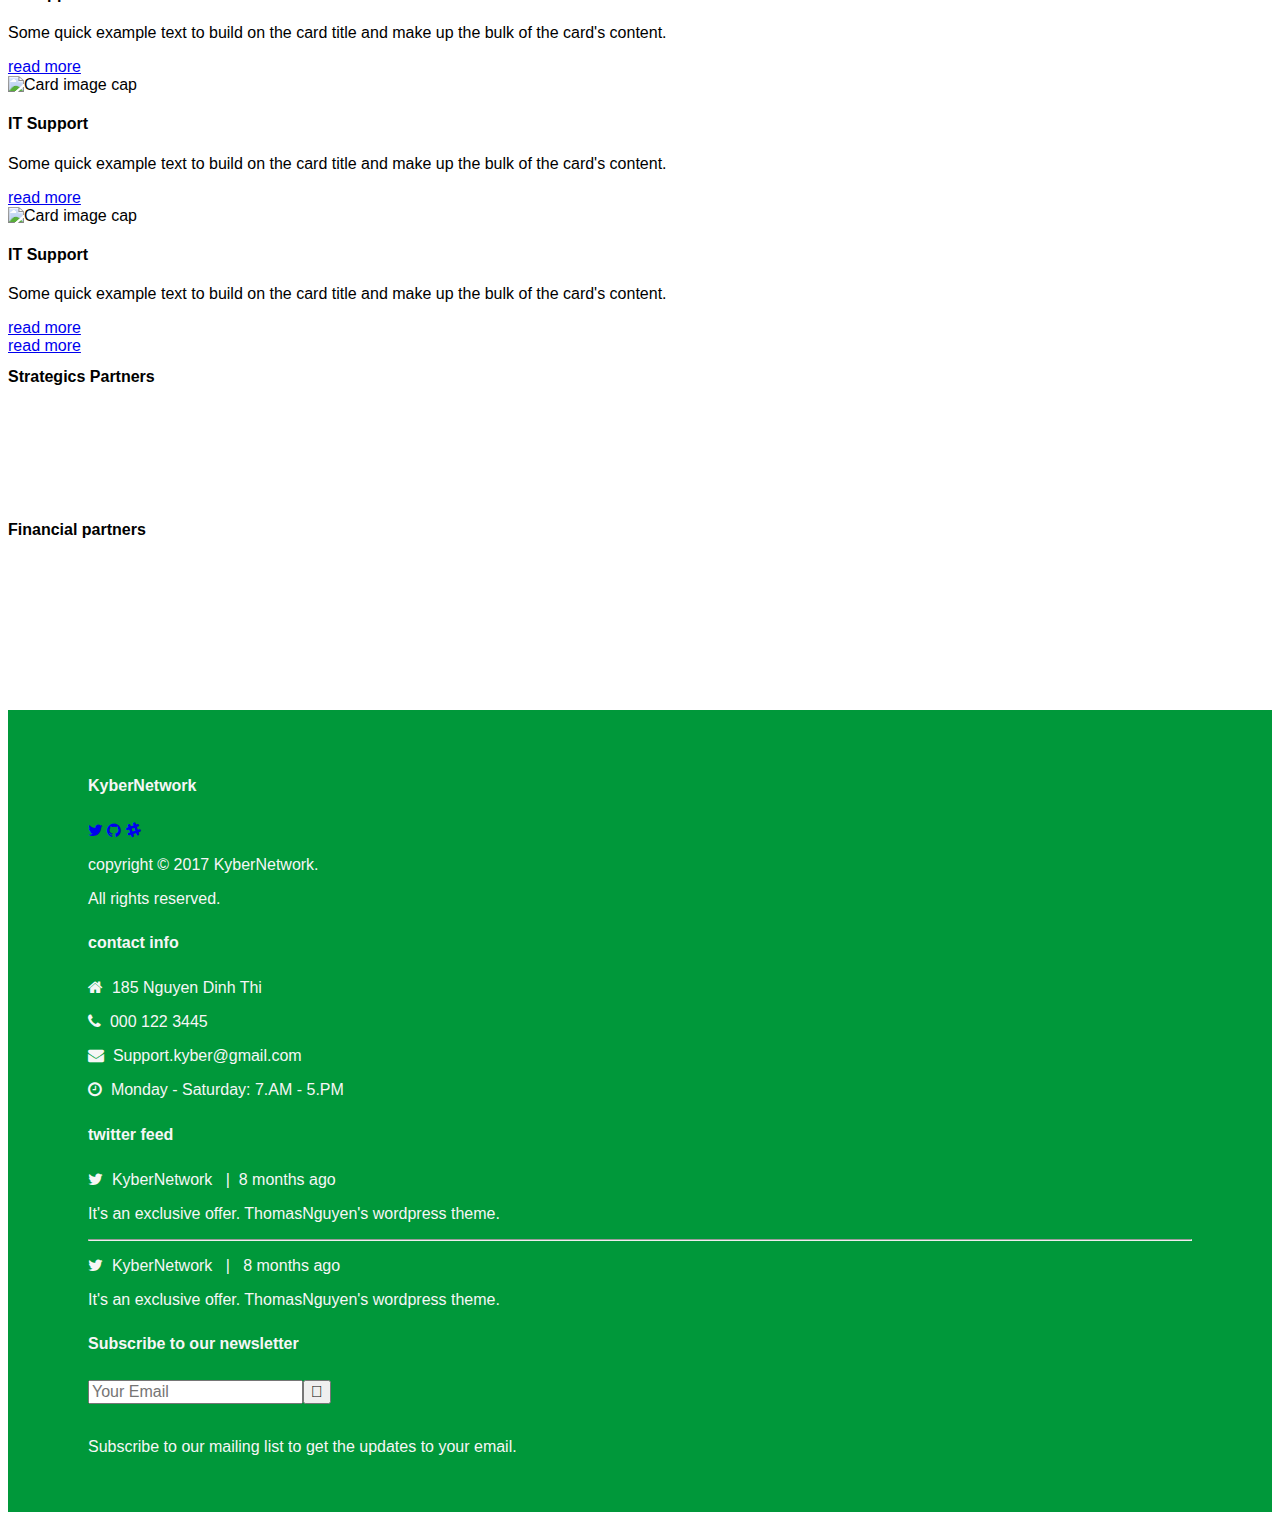
==== commit 0d82df47: "minor" ====
--- a/index.html
+++ b/index.html
@@ -1,538 +1,1013 @@
 <!DOCTYPE html>
-<html>
-
+<html lang="en">
 <head>
-    <title>KyberNetwork</title>
-    <meta name="viewport" content="width=device-width, initial-scale=1">
-    <meta content="The next generation of on-chain Exchange & Payment Service" name="description" />
-    <meta content="blockchain, exchange network, ethereum, bitcoin, decentralize, free" name="keywords" />
-    <meta content="index, follow" name="robots" />
-    <meta content="KyberNetwork" property="og:title" />
-    <meta content="website" property="og:type" />
-    <meta content="KyberNetwork is a new system which allows the exchange and conversion of digital assets." property="og:description" />
-    <meta content="http://kyber.network" property="og:url" />
-    <meta content="http://kyber.network/images/logo.png" property="og:image" />
-    <meta content="The next generation of on-chain Exchange & Payment Service" name="twitter:card" />
-    <meta content="@KyberNetwork" name="twitter:site" />
-    <meta content="KyberNetwork" name="twitter:title" />
-    <meta content="The next generation of on-chain Exchange & Payment Service" name="twitter:description" />
-    <link rel="stylesheet" type="text/css" href="https://maxcdn.bootstrapcdn.com/bootstrap/3.3.7/css/bootstrap.min.css">
-    <link href="https://fonts.googleapis.com/css?family=Nunito" rel="stylesheet">
-    <link rel="stylesheet" href="https://maxcdn.bootstrapcdn.com/font-awesome/4.7.0/css/font-awesome.min.css" />
-
-    <link rel="stylesheet" type="text/css" href="plugins/slick/slick.css"/>
-
-    <link rel="stylesheet" type="text/css" href="style.css">
-
-    <script src="https://ajax.googleapis.com/ajax/libs/jquery/3.2.1/jquery.min.js"></script>
-    <script type="text/javascript" src="https://maxcdn.bootstrapcdn.com/bootstrap/3.3.7/js/bootstrap.min.js"></script>
-    <script type="text/javascript" src="plugins/slick/slick.js"></script>
-    <script type="text/javascript" src="index.js"></script>
-    <link href="images/logo.png" rel="icon" sizes="16x16" type="image/x-icon" />
-    <link href="images/logo.png" rel="shortcut icon" type="image/png" />
-    <script>
-    (function(i, s, o, g, r, a, m) {
-        i['GoogleAnalyticsObject'] = r;
-        i[r] = i[r] || function() {
-            (i[r].q = i[r].q || []).push(arguments)
-        }, i[r].l = 1 * new Date();
-        a = s.createElement(o),
-            m = s.getElementsByTagName(o)[0];
-        a.async = 1;
-        a.src = g;
-        m.parentNode.insertBefore(a, m)
-    })(window, document, 'script', 'https://www.google-analytics.com/analytics.js', 'ga');
-
-    ga('create', 'UA-99578428-1', 'auto');
-    ga('send', 'pageview');
-    </script>
+  <meta charset="utf-8">
+  <meta http-equiv="X-UA-Compatible" content="IE=edge">
+  <meta name="viewport" content="width=device-width, initial-scale=1, maximum-scale=1">
+  <meta name="description" content="Ethereum Exchange">
+  <meta name="author" content="Thomas Nguyen">
+
+  <title>kyber.network</title>
+  <!-- Bootstrap Core CSS -->
+  <link rel="stylesheet" href="https://maxcdn.bootstrapcdn.com/bootstrap/4.0.0-alpha.6/css/bootstrap.min.css" integrity="sha384-rwoIResjU2yc3z8GV/NPeZWAv56rSmLldC3R/AZzGRnGxQQKnKkoFVhFQhNUwEyJ" crossorigin="anonymous">
+  <link rel="stylesheet" href="https://maxcdn.bootstrapcdn.com/font-awesome/4.7.0/css/font-awesome.min.css">
+  <!-- Custom Fonts -->
+
+  <!-- Theme CSS -->
+  <link rel="stylesheet" href="style.css">
+  <link href="css/sequence-theme.modern-slide-in.css" rel="stylesheet" media="all">
 </head>
 <body>
-    <header>
-        <div class="header row">
-            <div class="col-sm-4 col-xs-2">
-                <a href="#">
-                    <img class="home_logo" src="images/home_icon.png" />
-                </a>
-            </div>
-            <div class="col-sm-8 col-xs-10 header-link except-mobile">
-                <div class="header-top">
-                    <div class="subcribe-top row">
-                        <span class="only-desktop">Subscribe to KyberNetwork</span>
-                        <span class="only-tablet subcribe-label">Subscribe</span>
-                        <div id="mc_embed_signup" style="display: inline-block;">
-                            <div class="subscribe-form">
-                                <form action="//network.us15.list-manage.com/subscribe/post?u=6b7b41e94cc1338541eeae656&amp;id=c832c80344" method="post" id="mc-embedded-subscribe-form-top" name="mc-embedded-subscribe-form-top" class="validate" target="_blank" novalidate>
-                                    <input type="email" value="" name="EMAIL" class="email" id="mce-EMAIL" placeholder="email address" required>
-                                    <!-- real people should not fill this in and expect good things - do not remove this or risk form bot signups-->
-                                    <div style="position: absolute; left: -5000px;" aria-hidden="true">
-                                        <input type="text" name="b_6b7b41e94cc1338541eeae656_c832c80344" tabindex="-1" value="">
-                                    </div>
-                                    <button type="submit" name="subscribe" id="mc-embedded-subscribe-top" class="subscribe-submit subcribe-btn-top">
-                                        <span class="subscribe-submit"></span>
-                                    </button>
-                                </form>
-                            </div>
-                        </div>
-                    </div>
+  <header id="home" class="page-section">
+    <div class="container-fluid">
+      <div class="row">
+      <div class="col-md-12 text-right topbar">
+        <select>
+          <option value="ENG">ENG</option>
+          <option value="VNI">VNI</option>
+        </select>
+        <a href="#" style="border-left:1px solid #fff;"><i class="fa fa-twitter" aria-hidden="true"></i></a>
+        <a href="#"><i class="fa fa-github" aria-hidden="true"></i></a>
+        <a href="#"><i class="fa fa-slack" aria-hidden="true"></i></a>
+      </div>
+
+    </div>
+    </div>
+    <nav data-scroll-header class="navbar navbar-toggleable-md navbar-light">
+      <button class="navbar-toggler" type="button" data-toggle="collapse" data-target="#navbarsExampleCenteredNav" aria-controls="navbarsExampleCenteredNav" aria-expanded="false" aria-label="Toggle navigation">
+        <span class="navbar-toggler-icon"></span>
+      </button>
+      <div class="collapse navbar-collapse justify-content-md-center" id="navbarsExampleCenteredNav">
+        <img src="img/home_icon.png" alt="" class="top-logo mx-auto d-block">
+        <ul class="navbar-nav">
+          <li class="nav-item">
+            <a data-scroll class="nav-link text-uppercase font-300 blue" href="#home">home</a>
+            <span style="width:5px;height:5px;background:#3196ae;border-radius:50%;position:absolute;top:0;left:0;"></span>
+            <span style="width:5px;height:5px;background:#3196ae;border-radius:50%;position:absolute;top:0;right:0;"></span>
+            <span style="width:5px;height:5px;background:#3196ae;border-radius:50%;position:absolute;bottom:0;left:0;"></span>
+            <span style="width:5px;height:5px;background:#3196ae;border-radius:50%;position:absolute;bottom:0;right:0;"></span>
+            <span style="width:calc(100% - 15px);border-top:1px solid #3196ae;position:absolute;top:2px;left:calc(1% + 7px);"></span>
+            <span style="height:calc(100% - 15px);border-left:1px solid #3196ae;position:absolute;left:2px;top:calc(1% + 7px);"></span>
+            <span style="width:calc(100% - 15px);border-top:1px solid #3196ae;position:absolute;bottom:2px;left:calc(1% + 7px);"></span>
+            <span style="height:calc(100% - 15px);border-right:1px solid #3196ae;position:absolute;right:2px;top:calc(1% + 7px);"></span>
+          </li>
+          <li class="nav-item">
+            <a data-scroll class="nav-link text-uppercase font-300 blue" href="#about">about</a>
+            <span style="width:5px;height:5px;background:#3196ae;border-radius:50%;position:absolute;top:0;left:0;"></span>
+            <span style="width:5px;height:5px;background:#3196ae;border-radius:50%;position:absolute;top:0;right:0;"></span>
+            <span style="width:5px;height:5px;background:#3196ae;border-radius:50%;position:absolute;bottom:0;left:0;"></span>
+            <span style="width:5px;height:5px;background:#3196ae;border-radius:50%;position:absolute;bottom:0;right:0;"></span>
+            <span style="width:calc(100% - 15px);border-top:1px solid #3196ae;position:absolute;top:2px;left:calc(1% + 7px);"></span>
+            <span style="height:calc(100% - 15px);border-left:1px solid #3196ae;position:absolute;left:2px;top:calc(1% + 7px);"></span>
+            <span style="width:calc(100% - 15px);border-top:1px solid #3196ae;position:absolute;bottom:2px;left:calc(1% + 7px);"></span>
+            <span style="height:calc(100% - 15px);border-right:1px solid #3196ae;position:absolute;right:2px;top:calc(1% + 7px);"></span>
+          </li>
+          <li class="nav-item">
+            <a data-scroll class="nav-link text-uppercase font-300 blue" href="#compare">compare</a>
+            <span style="width:5px;height:5px;background:#3196ae;border-radius:50%;position:absolute;top:0;left:0;"></span>
+            <span style="width:5px;height:5px;background:#3196ae;border-radius:50%;position:absolute;top:0;right:0;"></span>
+            <span style="width:5px;height:5px;background:#3196ae;border-radius:50%;position:absolute;bottom:0;left:0;"></span>
+            <span style="width:5px;height:5px;background:#3196ae;border-radius:50%;position:absolute;bottom:0;right:0;"></span>
+            <span style="width:calc(100% - 15px);border-top:1px solid #3196ae;position:absolute;top:2px;left:calc(1% + 7px);"></span>
+            <span style="height:calc(100% - 15px);border-left:1px solid #3196ae;position:absolute;left:2px;top:calc(1% + 7px);"></span>
+            <span style="width:calc(100% - 15px);border-top:1px solid #3196ae;position:absolute;bottom:2px;left:calc(1% + 7px);"></span>
+            <span style="height:calc(100% - 15px);border-right:1px solid #3196ae;position:absolute;right:2px;top:calc(1% + 7px);"></span>
+          </li>
+          <li class="nav-item">
+            <a data-scroll class="nav-link text-uppercase font-300 blue" href="#application">application</a>
+            <span style="width:5px;height:5px;background:#3196ae;border-radius:50%;position:absolute;top:0;left:0;"></span>
+            <span style="width:5px;height:5px;background:#3196ae;border-radius:50%;position:absolute;top:0;right:0;"></span>
+            <span style="width:5px;height:5px;background:#3196ae;border-radius:50%;position:absolute;bottom:0;left:0;"></span>
+            <span style="width:5px;height:5px;background:#3196ae;border-radius:50%;position:absolute;bottom:0;right:0;"></span>
+            <span style="width:calc(100% - 15px);border-top:1px solid #3196ae;position:absolute;top:2px;left:calc(1% + 7px);"></span>
+            <span style="height:calc(100% - 15px);border-left:1px solid #3196ae;position:absolute;left:2px;top:calc(1% + 7px);"></span>
+            <span style="width:calc(100% - 15px);border-top:1px solid #3196ae;position:absolute;bottom:2px;left:calc(1% + 7px);"></span>
+            <span style="height:calc(100% - 15px);border-right:1px solid #3196ae;position:absolute;right:2px;top:calc(1% + 7px);"></span>
+          </li>
+          <li class="nav-item">
+            <a data-scroll class="nav-link text-uppercase font-300 blue" href="#roadmap">roadmap</a>
+            <span style="width:5px;height:5px;background:#3196ae;border-radius:50%;position:absolute;top:0;left:0;"></span>
+            <span style="width:5px;height:5px;background:#3196ae;border-radius:50%;position:absolute;top:0;right:0;"></span>
+            <span style="width:5px;height:5px;background:#3196ae;border-radius:50%;position:absolute;bottom:0;left:0;"></span>
+            <span style="width:5px;height:5px;background:#3196ae;border-radius:50%;position:absolute;bottom:0;right:0;"></span>
+            <span style="width:calc(100% - 15px);border-top:1px solid #3196ae;position:absolute;top:2px;left:calc(1% + 7px);"></span>
+            <span style="height:calc(100% - 15px);border-left:1px solid #3196ae;position:absolute;left:2px;top:calc(1% + 7px);"></span>
+            <span style="width:calc(100% - 15px);border-top:1px solid #3196ae;position:absolute;bottom:2px;left:calc(1% + 7px);"></span>
+            <span style="height:calc(100% - 15px);border-right:1px solid #3196ae;position:absolute;right:2px;top:calc(1% + 7px);"></span>
+          </li>
+          <li class="nav-item">
+            <a data-scroll class="nav-link text-uppercase font-300 blue" href="#team">team</a>
+            <span style="width:5px;height:5px;background:#3196ae;border-radius:50%;position:absolute;top:0;left:0;"></span>
+            <span style="width:5px;height:5px;background:#3196ae;border-radius:50%;position:absolute;top:0;right:0;"></span>
+            <span style="width:5px;height:5px;background:#3196ae;border-radius:50%;position:absolute;bottom:0;left:0;"></span>
+            <span style="width:5px;height:5px;background:#3196ae;border-radius:50%;position:absolute;bottom:0;right:0;"></span>
+            <span style="width:calc(100% - 15px);border-top:1px solid #3196ae;position:absolute;top:2px;left:calc(1% + 7px);"></span>
+            <span style="height:calc(100% - 15px);border-left:1px solid #3196ae;position:absolute;left:2px;top:calc(1% + 7px);"></span>
+            <span style="width:calc(100% - 15px);border-top:1px solid #3196ae;position:absolute;bottom:2px;left:calc(1% + 7px);"></span>
+            <span style="height:calc(100% - 15px);border-right:1px solid #3196ae;position:absolute;right:2px;top:calc(1% + 7px);"></span>
+          </li>
+          <li class="nav-item">
+            <a data-scroll class="nav-link text-uppercase font-300 blue" href="#faqs">faqs</a>
+            <span style="width:5px;height:5px;background:#3196ae;border-radius:50%;position:absolute;top:0;left:0;"></span>
+            <span style="width:5px;height:5px;background:#3196ae;border-radius:50%;position:absolute;top:0;right:0;"></span>
+            <span style="width:5px;height:5px;background:#3196ae;border-radius:50%;position:absolute;bottom:0;left:0;"></span>
+            <span style="width:5px;height:5px;background:#3196ae;border-radius:50%;position:absolute;bottom:0;right:0;"></span>
+            <span style="width:calc(100% - 15px);border-top:1px solid #3196ae;position:absolute;top:2px;left:calc(1% + 7px);"></span>
+            <span style="height:calc(100% - 15px);border-left:1px solid #3196ae;position:absolute;left:2px;top:calc(1% + 7px);"></span>
+            <span style="width:calc(100% - 15px);border-top:1px solid #3196ae;position:absolute;bottom:2px;left:calc(1% + 7px);"></span>
+            <span style="height:calc(100% - 15px);border-right:1px solid #3196ae;position:absolute;right:2px;top:calc(1% + 7px);"></span>
+          </li>
+          <li class="nav-item">
+            <a data-scroll class="nav-link text-uppercase font-300 blue" href="#news">news</a>
+            <span style="width:5px;height:5px;background:#3196ae;border-radius:50%;position:absolute;top:0;left:0;"></span>
+            <span style="width:5px;height:5px;background:#3196ae;border-radius:50%;position:absolute;top:0;right:0;"></span>
+            <span style="width:5px;height:5px;background:#3196ae;border-radius:50%;position:absolute;bottom:0;left:0;"></span>
+            <span style="width:5px;height:5px;background:#3196ae;border-radius:50%;position:absolute;bottom:0;right:0;"></span>
+            <span style="width:calc(100% - 15px);border-top:1px solid #3196ae;position:absolute;top:2px;left:calc(1% + 7px);"></span>
+            <span style="height:calc(100% - 15px);border-left:1px solid #3196ae;position:absolute;left:2px;top:calc(1% + 7px);"></span>
+            <span style="width:calc(100% - 15px);border-top:1px solid #3196ae;position:absolute;bottom:2px;left:calc(1% + 7px);"></span>
+            <span style="height:calc(100% - 15px);border-right:1px solid #3196ae;position:absolute;right:2px;top:calc(1% + 7px);"></span>
+          </li>
+          <li class="nav-item">
+            <a data-scroll class="nav-link text-uppercase font-300 blue" href="#contact">contact</a>
+            <span style="width:5px;height:5px;background:#3196ae;border-radius:50%;position:absolute;top:0;left:0;"></span>
+            <span style="width:5px;height:5px;background:#3196ae;border-radius:50%;position:absolute;top:0;right:0;"></span>
+            <span style="width:5px;height:5px;background:#3196ae;border-radius:50%;position:absolute;bottom:0;left:0;"></span>
+            <span style="width:5px;height:5px;background:#3196ae;border-radius:50%;position:absolute;bottom:0;right:0;"></span>
+            <span style="width:calc(100% - 15px);border-top:1px solid #3196ae;position:absolute;top:2px;left:calc(1% + 7px);"></span>
+            <span style="height:calc(100% - 15px);border-left:1px solid #3196ae;position:absolute;left:2px;top:calc(1% + 7px);"></span>
+            <span style="width:calc(100% - 15px);border-top:1px solid #3196ae;position:absolute;bottom:2px;left:calc(1% + 7px);"></span>
+            <span style="height:calc(100% - 15px);border-right:1px solid #3196ae;position:absolute;right:2px;top:calc(1% + 7px);"></span>
+          </li>
+        </ul>
+      </div>
+    </nav>
+  </header>
+
+  <section id="banner" class="page-section">
+    <div id="sequence" class="seq">
+      <div class="seq-screen">
+        <ul class="seq-canvas">
+          <li class="seq-in item-1">
+            <div class="seq-title text-center">
+              <div data-seq class="container">
+                <div class="row">
+                  <div class="col-md-6 offset-md-4 col-sm-8 offset-sm-0 top-slider padding-0 text-left">
+                    <img src="img/figure-2.png" alt="" class="img-fluid">
+                  </div>
                 </div>
-                <div class="header-bottom">
-                    <div class="only-desktop">
-                        <ul class="section-link">
-                            <li><a href="#">Home</a></li>
-                            <li><a href-data="about-section">About</a></li>
-                            <li><a href-data="application-section">Applications</a></li>
-                            <li><a href-data="roadmap-section">The plan</a></li>
-                            <li><a href-data="team-section">The team</a></li>
-                        </ul>
-                    </div>
-                    <div class="except-desktop">
-                        <div>
-                            <a href="#" class="dropdown-toggle" data-toggle="dropdown" role="button" aria-haspopup="true" aria-expanded="false">
-                                <img style="width: 30px;" src="images/icon_menu.png" />
-                            </a>
-                            <ul class="dropdown-menu section-link">
-                                <li><a href-data="#">Home</a></li>
-                                <li><a href-data="about-section">About</a></li>
-                                <li><a href-data="application-section">Applications</a></li>
-                                <li><a href-data="roadmap-section">The plan</a></li>
-                                <li><a href-data="team-section">The team</a></li>
-                            </ul>
-                        </div>
-                    </div>
+              </div>
+            </div>
+            <div class="seq-model">
+              <img data-seq src="img/ethereum.png" alt="" />
+            </div>
+          </li>
+
+          <li class="item-2">
+            <div class="seq-title text-center">
+              <div data-seq class="container">
+                <div class="row">
+                  <div class="col-md-6 offset-md-4 top-slider padding-0 text-left">
+                    <h5 class="blue">The next generation of on change</h5>
+                    <h1 class="blue font-900">EXCHANGE <br> &amp; PAYMENT SEVICE</h1>
+                    <ul class="blue font-300">
+                      <li>Instantly exchange and convert your tokens</li>
+                      <li>High liquidity, no waiting time </li>
+                      <li>Blockchain-level security, no deposit is required </li>
+                    </ul>
+                    <a href="#" class="text-uppercase kyber-btn white">architecture</a>
+                  </div>
                 </div>
-            </div>
-            <div class="only-mobile col-sm-8 col-xs-10 header-link">
-                <div class="header-bottom">
-                    <div>
-                        <a href="#" class="dropdown-toggle" data-toggle="dropdown" role="button" aria-haspopup="true" aria-expanded="false">
-                            <img style="width: 30px;" src="images/icon_menu.png" />
-                        </a>
-                        <ul class="dropdown-menu section-link">
-                            <li><a href-data="#">Home</a></li>
-                            <li><a href-data="about-section">About</a></li>
-                            <li><a href-data="application-section">Applications</a></li>
-                            <li><a href-data="roadmap-section">The plan</a></li>
-                            <li><a href-data="team-section">The team</a></li>
-                        </ul>
-                    </div>
+              </div>
+            </div>
+            <div class="seq-model">
+              <img data-seq src="img/mark.png" alt="" />
+            </div>
+          </li>
+
+          <li class="seq-in item-3">
+            <div class="seq-title text-center">
+              <div data-seq class="container">
+                <div class="row">
+                  <div class="col-md-6 offset-md-4 col-sm-8 offset-sm-0 top-slider padding-0 text-left">
+                    <h5 class="blue">The next generation of on change</h5>
+                    <h1 class="blue font-900">EXCHANGE <br> &amp; PAYMENT SEVICE</h1>
+                    <ul class="blue font-300">
+                      <li>Instantly exchange and convert your tokens</li>
+                      <li>High liquidity, no waiting time </li>
+                      <li>Blockchain-level security, no deposit is required </li>
+                    </ul>
+                    <a href="#" class="text-uppercase kyber-btn white">architecture</a>
+                  </div>
                 </div>
-            </div>
-        </div>
-        <div class="only-mobile">
-            <div class="subcribe-top" style="position: relative;top: -50px">
-                <div class="col-xs-3">
-                    <span>Subribe</span>
+              </div>
+            </div>
+            <div class="seq-model">
+              <img data-seq src="img/bitshare.png" alt="" />
+            </div>
+          </li>
+        </ul>
+      </div>
+      <fieldset class="seq-nav" aria-controls="sequence" aria-label="Slider buttons">
+        <button type="button" class="seq-prev" aria-label="Previous">Previous</button>
+        <button type="button" class="seq-next" aria-label="Next">Next</button>
+      </fieldset>
+    </div>
+  </section>
+
+  <section id="about" class="page-section">
+    <div class="container-fluid">
+      <div class="row">
+        <div class="col-md-5 col-sm-12">
+          <div class="col-md-8 offset-md-4 col-sm-12 text-center">
+            <h2 class="text-uppercase blue font-900">
+              about KyberNetwork
+              <span style="width:calc(100% - 5px);border-top:1px solid #3196ae;position:absolute;bottom:4px;left:calc(1%);z-index:0;"></span>
+              <span style="width:10px;height:10px;background:#3b3b3c;border-radius:50%;position:absolute;bottom:0;left:0;z-index:1;"></span>
+              <span style="width:10px;height:10px;background:#3b3b3c;border-radius:50%;position:absolute;bottom:0;right:0;z-index:1;"></span>
+            </h2>
+            <p class="text-justify">
+              KyberNetwork is a new system which allows the exchange and conversion of digital assets. <br>
+              We provide rich payment APIs and a new contract wallet that allow anyone to seamlessly receive payments from any token. <br>
+              Users can also mitigate the risks of price fluctuations in the cryptocurrency world with our derivative trading.
+            </p>
+            <a href="#" class="text-uppercase kyber-btn white">white paper</a>
+            <a href="#" class="text-uppercase kyber-btn white">white paper</a>
+            <a href="#" class="text-uppercase kyber-btn white">white paper</a>
+          </div>
+        </div>
+        <div class="col-md-7 col-sm-12">
+          <div class="col-md-8 col-sm-12 video">
+            <video width="100%" controls>
+              <source src="Ethereum.mp4" type="video/mp4">
+              Your browser does not support HTML5 video.
+            </video>
+          </div>
+        </div>
+        <div class="col-md-12 text-center">
+          <h4 class="col-md-2 offset-md-5 text-uppercase font-900 blue">
+            properties
+            <span style="width:calc(100% - 5px);border-top:1px solid #3196ae;position:absolute;bottom:4px;left:calc(1%);z-index:0;"></span>
+            <span style="width:10px;height:10px;background:#3b3b3c;border-radius:50%;position:absolute;bottom:0;left:0;z-index:1;"></span>
+            <span style="width:10px;height:10px;background:#3b3b3c;border-radius:50%;position:absolute;bottom:0;right:0;z-index:1;"></span>
+          </h4>
+        </div>
+        <div class="col-md-10 offset-md-1">
+          <div class="row properties">
+            <div class="col-md-3 col-xs-12 text-center">
+              <div class="prop-item">
+                <span class="prop-item-img img1"></span>
+                <div class="text-center">
+                  <h5 class="text-capitalize font-900">Trustless &amp; Secure</h5>
                 </div>
-                <div class="col-xs-9">
-                    <div>
-                        <div class="subscribe-form">
-                            <form action="//network.us15.list-manage.com/subscribe/post?u=6b7b41e94cc1338541eeae656&amp;id=c832c80344" method="post" id="mc-embedded-subscribe-form-top" name="mc-embedded-subscribe-form-top" class="validate" target="_blank" novalidate style="width: 100%;">
-                                <input type="email" value="" name="EMAIL" class="email" id="mce-EMAIL" placeholder="email address" required>
-                                <!-- real people should not fill this in and expect good things - do not remove this or risk form bot signups-->
-                                <div style="position: absolute; left: -5000px;" aria-hidden="true">
-                                    <input type="text" name="b_6b7b41e94cc1338541eeae656_c832c80344" tabindex="-1" value="">
-                                </div>
-                                <button type="submit" name="subscribe" id="mc-embedded-subscribe" class="subscribe-submit subcribe-btn-top" style="margin-left: -35px;">
-                                    <span class="subscribe-submit"></span>
-                                </button>
-                            </form>
-                        </div>
-                    </div>
+                <div class="text-justify">
+                  <p>Every operation happens on the smart contract. No trust is required. We never hold users' funds.</p>
                 </div>
-            </div>
-        </div>
-    </header>
-    <div class="main-container">
-        <div class="main-title-wapper main-gradient">
-            <div class="main-title row">
-                <div class="col-sm-12 col-md-6 main-title-text">
-                    <div>
-                        <h3>The next generation of on-chain</h3></div>
-                    <div>
-                        <h2>Exchange & Payment Service</h2></div>
-                    <div class="row title-info">
-                        Instantly exchange and convert your tokens
-                        <br> High liquidity, no waiting time
-                        <br> Blockchain-level security, no deposit is required
-                    </div>
+              </div>
+            </div>
+            <div class="col-md-3 text-center">
+              <div class="prop-item">
+                <span class="prop-item-img img2"></span>
+                <div class="text-center">
+                  <h5 class="text-capitalize font-900">high quality</h5>
                 </div>
-                <div class="col-sm-12 col-md-6 main-title-figure">
-                    <img src="images/figure.png" style="max-width: 100%;"></img>
+                <div class="text-justify">
+                  <p>We maintain a reserve of all tokens to provide high liquidity. Get your tokens instantly when you trade.</p>
                 </div>
-            </div>
-        </div>
-        <div class="main-info">
-            <div class="main-about" id="about-section">
-                <h2>About KyberNetwork</h2>
-                <div class="row about-intro">
-                    <div>
-                        KyberNetwork is a new system which allows the exchange and conversion of digital assets.
-                        <br> We provide rich payment APIs and a new contract wallet that allow anyone to seamlessly receive payments from any token.
-                        <br> Users can also mitigate the risks of price fluctuations in the cryptocurrency world with our derivative trading.
-                        <br>
-                    </div>
+              </div>
+            </div>
+            <div class="col-md-3 text-center">
+              <div class="prop-item">
+                <span class="prop-item-img img3"></span>
+                <div class="text-center">
+                  <h5 class="text-capitalize font-900">instant trade</h5>
                 </div>
-                <div class="about-value">
-                    <h3 class="property">Properties</h3>
-                    <div class="row about-value-content">
-                        <div class="col-md-4">
-                            <div>
-                                <strong>High liquidity.</strong> We maintain a reserve of all tokens to provide high liquidity. Get your tokens instantly when you trade.
-                            </div>
-                        </div>
-                        <div class="col-md-4">
-                            <div>
-                                <strong>Trustless & Secure.</strong> Every operation happens on the smart contract. No trust is required. We never hold users' funds.
-                            </div>
-                        </div>
-                        <div class="col-md-4">
-                            <div>
-                                <strong>Compatibility.</strong> Compatible with existing smart contracts. No changes are needed to integrate with KyberNetwork.
-                            </div>
-                        </div>
-                    </div>
-                    <div class="about-write">
-                        <span>
-                            <a href="assets/KyberNetworkWhitepaper.pdf">White paper</a>
-                        </span>
-                    </div>
+                <div class="text-justify">
+                  <p>No waiting for confirmations, no deposit required. Instantly get your tokens once your transaction is included in the blockchain!</p>
                 </div>
-            </div>
-            <div class="main-app" id="application-section">
-                <h2>Applications</h2>
-                <div class="row">
-                    <div class="col-md-3 col-sm-6 app-item">
-                        <div><img src="images/icon1.svg" /></div>
-                        <div>Exchange</div>
-                        <div class="app-item-body">
-                            Convert and exchange your tokens securely, instantly.
-                        </div>
-                    </div>
-                    <div class="col-md-3 col-sm-6 app-item">
-                        <div><img src="images/icon2.svg" /></div>
-                        <div>Proxy Payments</div>
-                        <div class="app-item-body">
-                            Pay to anyone in any token from your own token. We'll do the conversion and forward the payment instantly.
-                        </div>
-                    </div>
-                    <div class="col-md-3 col-sm-6 app-item">
-                        <div><img src="images/icon3.svg" /></div>
-                        <div>Derivatives</div>
-                        <div class="app-item-body">
-                            Get your dividends from a DAO soon and worry about the price fluctuation? Hedge with us.
-                        </div>
-                    </div>
-                    <div class="col-md-3 col-sm-6 app-item">
-                        <div><img src="images/icon4.svg" /></div>
-                        <div>Cross-chain payments</div>
-                        <div class="app-item-body">
-                            We allow you to receive payments from Bitcoin and other cryptocurrencies in Ether.
-                        </div>
-                    </div>
+              </div>
+            </div>
+            <div class="col-md-3 text-center">
+              <div class="prop-item">
+                <span class="prop-item-img img4"></span>
+                <div class="text-center">
+                  <h5 class="text-capitalize font-900">compatibility</h5>
                 </div>
-            </div>
-            <div class="main-plan" id="roadmap-section">
-                <h2>Our Roadmap</h2>
-                <div class="roadmap-wrapper">
-                    <div class="roadmap-content except-mobile">
-                        <div class="row plan-top" style="margin-left: 100px;">
-                            <div class="plan-item plan-1 col-sm-4 col-sm-offset-2">
-                                <div class="rotate-90">
-                                    Phase 1
-                                </div>
-                                <div class="plan-1-intro plan-intro">
-                                    Exchange and proxy payments between any tokens to and from Ether
-                                </div>
-                            </div>
-                            <div class="plan-3 plan-item col-sm-6">
-                                <div class="rotate-90">
-                                    Phase 3
-                                </div>
-                                <div class="plan-3-intro plan-intro">
-                                    Support trading other financial instruments
-                                </div>
-                            </div>
-                            <div style="clear: both;"></div>
-                        </div>
-                        <div class="plan-bar main-gradient"></div>
-                        <div class="row plan-bottom">
-                            <div class="plan-item plan-0 col-sm-4">
-                                <div class="rotate-90">
-                                    Phase 0
-                                </div>
-                                <div class="plan-1-intro plan-intro">
-                                    Launch on testnet
-                                </div>
-                            </div>
-                            <div class="plan-item plan-2 col-sm-4">
-                                <div class="rotate-90">
-                                    Phase 2
-                                </div>
-                                <div class="plan-1-intro plan-intro">
-                                    Support arbitrary token pairs
-                                </div>
-                            </div>
-                            <div class="plan-4 plan-item col-sm-4">
-                                <div class="rotate-90">
-                                    Phase 4
-                                </div>
-                                <div class="plan-1-intro plan-intro">
-                                    Support cross-chain trading
-                                </div>
-                            </div>
-                            <div style="clear: both;"></div>
-                        </div>
-                    </div>
-                    <div class="only-mobile row">
-                        <div class="col-xs-5 plan-m-left">
-                            <div class="plan-m-1">
-                                <div>Phase 1</div>
-                                <div>Exchange and proxy payments between any tokens to and from Ether</div>
-                            </div>
-                            <div class="plan-m-3">
-                                <div>Phase 3</div>
-                                <div>Support trading advanced financial instruments</div>
-                            </div>
-                        </div>
-                        <div class="col-xs-2 plan-m-center">
-                            <div class="plan-bar mobile-gradient">
-                            </div>
-                        </div>
-                        <div class="col-xs-5 plan-m-right">
-                            <div class="plan-m-0">
-                                <div>Phase 0</div>
-                                <div>Launch on testnet</div>
-                            </div>
-                            <div class="plan-m-2">
-                                <div>Phase 2</div>
-                                <div>Support arbitrary token pairs</div>
-                            </div>
-                            <div class="plan-m-3">
-                                <div>Phase 4</div>
-                                <div>Support cross-chain trading</div>
-                            </div>
-                        </div>
-                    </div>
+                <div class="text-justify">
+                  <p>Compatible with existing smart contracts. No changes are needed to integrate with KyberNetwork.</p>
                 </div>
-            </div>
-            <div class="main-team" id="team-section">
-                <h2>The team</h2>
-                <div class="team-title">
-                    <!--  <div class="indicator">
-                        </div> -->
-                    <div class="title">
-                        <h4>Our members</h4>
-                        <p>Security experts, experienced smart contract developers</p>
-                    </div>
-                    <div style="clear: both;"></div>
-                </div>
+              </div>
+            </div>
+          </div>
+        </div>
+      </div>
+    </div>
+  </section>
+
+  <section id="compare" class="page-section">
+    <h2 class="text-uppercase blue font-900 col-md-2 offset-md-5 text-center">
+      compare
+      <span style="width:calc(100% - 5px);border-top:1px solid #3196ae;position:absolute;bottom:4px;left:calc(1%);z-index:0;"></span>
+      <span style="width:10px;height:10px;background:#3b3b3c;border-radius:50%;position:absolute;bottom:0;left:0;z-index:1;"></span>
+      <span style="width:10px;height:10px;background:#3b3b3c;border-radius:50%;position:absolute;bottom:0;right:0;z-index:1;"></span>
+    </h2>
+    <div class="container-fluid padding-0">
+      <div class="row">
+        <div class="col-md-2 text-left compare-item padding-0">
+          <ul>
+            <li class="first text-center blue">
+              Kraken/Poloniex
+              <span style="width:5px;height:5px;background:#3b3b3c;border-radius:50%;position:absolute;top:-3px;right:-3px;z-index:1;"></span>
+              <span style="width:5px;height:5px;background:#3b3b3c;border-radius:50%;position:absolute;bottom:-3px;right:-3px;z-index:1;"></span>
+            </li>
+            <li><p class="text-capitalize font-900"><span class="blue" aria-hidden="true" data-icon="&#xe052;"></span>&nbsp; trading cost (low)</p></li>
+            <li><p class="text-capitalize font-900"><span class="blue" aria-hidden="true" data-icon="&#xe052;"></span>&nbsp; liquidity (high)</p></li>
+            <li><p class="text-capitalize"><span class="grey" aria-hidden="true" data-icon="&#xe051;"></span>&nbsp; instant trades</p></li>
+            <li><p class="text-capitalize"><span class="grey" aria-hidden="true" data-icon="&#xe051;"></span>&nbsp; trustless</p></li>
+            <li><p class="text-capitalize"><span class="grey" aria-hidden="true" data-icon="&#xe051;"></span>&nbsp; on-chain</p></li>
+            <li class="last"><p class="text-capitalize"><span class="grey" aria-hidden="true" data-icon="&#xe051;"></span>&nbsp; secure against attacks</p></li>
+            <span style="width:5px;height:5px;background:#3b3b3c;border-radius:50%;position:absolute;bottom:-3px;right:-3px;z-index:1;"></span>
+          </ul>
+        </div>
+        <div class="col-md-2 text-left compare-item padding-0">
+          <ul>
+            <li class="first text-center blue">
+              Shapshift
+              <span style="width:5px;height:5px;background:#3b3b3c;border-radius:50%;position:absolute;top:-3px;right:-3px;z-index:1;"></span>
+              <span style="width:5px;height:5px;background:#3b3b3c;border-radius:50%;position:absolute;bottom:-3px;right:-3px;z-index:1;"></span>
+            </li>
+            <li><p class="text-capitalize font-900"><span class="blue" aria-hidden="true" data-icon="&#xe052;"></span>&nbsp; trading cost (low)</p></li>
+            <li><p class="text-capitalize font-900"><span class="blue" aria-hidden="true" data-icon="&#xe052;"></span>&nbsp; liquidity (high)</p></li>
+            <li><p class="text-capitalize"><span class="grey" aria-hidden="true" data-icon="&#xe051;"></span>&nbsp; instant trades</p></li>
+            <li><p class="text-capitalize"><span class="grey" aria-hidden="true" data-icon="&#xe051;"></span>&nbsp; trustless</p></li>
+            <li><p class="text-capitalize"><span class="grey" aria-hidden="true" data-icon="&#xe051;"></span>&nbsp; on-chain</p></li>
+            <li class="last"><p class="text-capitalize"><span class="grey" aria-hidden="true" data-icon="&#xe051;"></span>&nbsp; secure against attacks</p></li>
+            <span style="width:5px;height:5px;background:#3b3b3c;border-radius:50%;position:absolute;bottom:-3px;right:-3px;z-index:1;"></span>
+          </ul>
+        </div>
+        <div class="col-md-2 text-left compare-item padding-0">
+          <ul>
+            <li class="first text-center blue">
+              Coinbase
+              <span style="width:5px;height:5px;background:#3b3b3c;border-radius:50%;position:absolute;top:-3px;right:-3px;z-index:1;"></span>
+              <span style="width:5px;height:5px;background:#3b3b3c;border-radius:50%;position:absolute;bottom:-3px;right:-3px;z-index:1;"></span>
+            </li>
+            <li><p class="text-capitalize font-900"><span class="blue" aria-hidden="true" data-icon="&#xe052;"></span>&nbsp; trading cost (low)</p></li>
+            <li><p class="text-capitalize font-900"><span class="blue" aria-hidden="true" data-icon="&#xe052;"></span>&nbsp; liquidity (high)</p></li>
+            <li><p class="text-capitalize"><span class="grey" aria-hidden="true" data-icon="&#xe051;"></span>&nbsp; instant trades</p></li>
+            <li><p class="text-capitalize"><span class="grey" aria-hidden="true" data-icon="&#xe051;"></span>&nbsp; trustless</p></li>
+            <li><p class="text-capitalize"><span class="grey" aria-hidden="true" data-icon="&#xe051;"></span>&nbsp; on-chain</p></li>
+            <li class="last"><p class="text-capitalize"><span class="grey" aria-hidden="true" data-icon="&#xe051;"></span>&nbsp; secure against attacks</p></li>
+            <span style="width:5px;height:5px;background:#3b3b3c;border-radius:50%;position:absolute;bottom:-3px;right:-3px;z-index:1;"></span>
+          </ul>
+        </div>
+        <div class="col-md-2 text-left compare-item padding-0">
+          <ul>
+            <li class="first text-center blue">
+              EtherDelta
+              <span style="width:5px;height:5px;background:#3b3b3c;border-radius:50%;position:absolute;top:-3px;right:-3px;z-index:1;"></span>
+              <span style="width:5px;height:5px;background:#3b3b3c;border-radius:50%;position:absolute;bottom:-3px;right:-3px;z-index:1;"></span>
+            </li>
+            <li><p class="text-capitalize font-900"><span class="blue" aria-hidden="true" data-icon="&#xe052;"></span>&nbsp; trading cost (low)</p></li>
+            <li><p class="text-capitalize font-900"><span class="blue" aria-hidden="true" data-icon="&#xe052;"></span>&nbsp; liquidity (high)</p></li>
+            <li><p class="text-capitalize"><span class="grey" aria-hidden="true" data-icon="&#xe051;"></span>&nbsp; instant trades</p></li>
+            <li><p class="text-capitalize"><span class="grey" aria-hidden="true" data-icon="&#xe051;"></span>&nbsp; trustless</p></li>
+            <li><p class="text-capitalize"><span class="grey" aria-hidden="true" data-icon="&#xe051;"></span>&nbsp; on-chain</p></li>
+            <li class="last"><p class="text-capitalize"><span class="grey" aria-hidden="true" data-icon="&#xe051;"></span>&nbsp; secure against attacks</p></li>
+            <span style="width:5px;height:5px;background:#3b3b3c;border-radius:50%;position:absolute;bottom:-3px;right:-3px;z-index:1;"></span>
+          </ul>
+        </div>
+        <div class="col-md-2 text-left compare-item padding-0">
+          <ul>
+            <li class="first text-center blue">
+              Swap.tech
+              <span style="width:5px;height:5px;background:#3b3b3c;border-radius:50%;position:absolute;top:-3px;right:-3px;z-index:1;"></span>
+              <span style="width:5px;height:5px;background:#3b3b3c;border-radius:50%;position:absolute;bottom:-3px;right:-3px;z-index:1;"></span>
+            </li>
+            <li><p class="text-capitalize font-900"><span class="blue" aria-hidden="true" data-icon="&#xe052;"></span>&nbsp; trading cost (low)</p></li>
+            <li><p class="text-capitalize font-900"><span class="blue" aria-hidden="true" data-icon="&#xe052;"></span>&nbsp; liquidity (high)</p></li>
+            <li><p class="text-capitalize"><span class="grey" aria-hidden="true" data-icon="&#xe051;"></span>&nbsp; instant trades</p></li>
+            <li><p class="text-capitalize"><span class="grey" aria-hidden="true" data-icon="&#xe051;"></span>&nbsp; trustless</p></li>
+            <li><p class="text-capitalize"><span class="grey" aria-hidden="true" data-icon="&#xe051;"></span>&nbsp; on-chain</p></li>
+            <li class="last"><p class="text-capitalize"><span class="grey" aria-hidden="true" data-icon="&#xe051;"></span>&nbsp; secure against attacks</p></li>
+            <span style="width:5px;height:5px;background:#3b3b3c;border-radius:50%;position:absolute;bottom:-3px;right:-3px;z-index:1;"></span>
+          </ul>
+        </div>
+        <div class="col-md-2 text-left compare-item padding-0">
+          <ul>
+            <li class="first text-center kyber-item">KyberNetwork</li>
+            <li><p class="text-capitalize font-900"><span class="blue" aria-hidden="true" data-icon="&#xe052;"></span>&nbsp; trading cost (low)</p></li>
+            <li><p class="text-capitalize font-900"><span class="blue" aria-hidden="true" data-icon="&#xe052;"></span>&nbsp; liquidity (high)</p></li>
+            <li><p class="text-capitalize font-900"><span class="blue" aria-hidden="true" data-icon="&#xe052;"></span>&nbsp; instant trades</p></li>
+            <li><p class="text-capitalize font-900"><span class="blue" aria-hidden="true" data-icon="&#xe052;"></span>&nbsp; trustless</p></li>
+            <li><p class="text-capitalize font-900"><span class="blue" aria-hidden="true" data-icon="&#xe052;"></span>&nbsp; on-chain</p></li>
+            <li class="last"><p class="text-capitalize font-900"><span class="blue" aria-hidden="true" data-icon="&#xe052;"></span>&nbsp; secure against attacks</p></li>
+          </ul>
+        </div>
+      </div>
+    </div>
+
+
+  </section>
+
+  <section id="application" class="page-section">
+    <h2 class="text-uppercase blue font-900 col-md-4 offset-md-4 text-center">
+      applications
+      <span style="width:calc(100% - 5px);border-top:1px solid #3196ae;position:absolute;bottom:4px;left:calc(1%);z-index:0;"></span>
+      <span style="width:10px;height:10px;background:#3b3b3c;border-radius:50%;position:absolute;bottom:0;left:0;z-index:1;"></span>
+      <span style="width:10px;height:10px;background:#3b3b3c;border-radius:50%;position:absolute;bottom:0;right:0;z-index:1;"></span>
+    </h2>
+    <div class="container-fluid">
+      <div class="row">
+        <div class="col-md-10 offset-md-1">
+          <div class="row">
+            <div class="col-md-3 app-item text-center">
+              <span class="app-item-img img1"></span>
+              <h4 class="text-capitalize font-900 blue">exchange</h4>
+              <p>Convert and exchange your tokens securely, instantly.</p>
+            </div>
+            <div class="col-md-3 app-item text-center">
+              <span class="app-item-img img2"></span>
+              <h4 class="text-capitalize font-900 blue">proxy payments</h4>
+              <p>Pay to anyone in any token from your own token. We'll do the conversion and forward the payment seamlessly.</p>
+            </div>
+            <div class="col-md-3 app-item text-center">
+              <span class="app-item-img img3"></span>
+              <h4 class="text-capitalize font-900 blue">derivatives</h4>
+              <p>Get your dividends from a DAO soon and worry about the price fluctuation? Hedge with us.</p>
+            </div>
+            <div class="col-md-3 app-item text-center">
+              <span class="app-item-img img4"></span>
+              <h4 class="text-capitalize font-900 blue">cross-chain payments</h4>
+              <p>Receive payments from Bitcoin and other cryptocurrencies in Ether.</p>
+            </div>
+          </div>
+        </div>
+      </div>
+    </div>
+  </section>
+
+  <section id="roadmap" class="page-section">
+    <h2 class="text-uppercase blue font-900 col-md-2 offset-md-5 text-center">
+      Roadmap
+      <span style="width:calc(100% - 5px);border-top:1px solid #3196ae;position:absolute;bottom:4px;left:calc(1%);z-index:0;"></span>
+      <span style="width:10px;height:10px;background:#3b3b3c;border-radius:50%;position:absolute;bottom:0;left:0;z-index:1;"></span>
+      <span style="width:10px;height:10px;background:#3b3b3c;border-radius:50%;position:absolute;bottom:0;right:0;z-index:1;"></span>
+    </h2>
+    <div class="container">
+      <div class="row">
+        <div class="col-md-12 plan-bar">
+          <div class="gradient"></div>
+          <div class="text-center step step1">
+            <h6 class="text-capitalize font-700">Aug 2017</h6>
+            <img src="img/polygon.png" alt="">
+            <h6 class="text-center">Launch on Testnet</h6>
+          </div>
+          <div class="text-center step step2">
+            <h6 class="text-capitalize font-700">Dec 2017</h6>
+            <img src="img/polygon.png" alt="">
+            <h6 class="text-center">Exchange &amp; proxy payments between any tokens to and from Ether.</h6>
+          </div>
+          <div class="text-center step step3">
+            <h6 class="text-capitalize font-700">feb 2018</h6>
+            <img src="img/polygon.png" alt="">
+            <h6 class="text-center">Support arbitrary token pairs.</h6>
+          </div>
+          <div class="text-center step step4">
+            <h6 class="text-capitalize font-700">jun 2018</h6>
+            <img src="img/polygon.png" alt="">
+            <h6 class="text-center">Support trading other financial instruments</h6>
+          </div>
+          <div class="text-center step step5">
+            <h6 class="text-capitalize font-700">dec 2018</h6>
+            <img src="img/polygon.png" alt="">
+            <h6 class="text-center">Support cross-chain trading</h6>
+          </div>
+        </div>
+      </div>
+    </div>
+
+  </section>
+
+  <section id="team" class="page-section">
+    <h2 class="text-uppercase blue font-900 col-md-2 offset-md-5 text-center">
+      team
+      <span style="width:calc(100% - 5px);border-top:1px solid #3196ae;position:absolute;bottom:4px;left:calc(1%);z-index:0;"></span>
+      <span style="width:10px;height:10px;background:#3b3b3c;border-radius:50%;position:absolute;bottom:0;left:0;z-index:1;"></span>
+      <span style="width:10px;height:10px;background:#3b3b3c;border-radius:50%;position:absolute;bottom:0;right:0;z-index:1;"></span>
+    </h2>
+    <div class="container-fluid">
+      <di class="row">
+        <div class="col-md-10 offset-md-1">
+          <div class="row">
+            <div class="col-md-3 member text-center">
+              <img class="mx-auto d-block" src="img/LoiLuu.png" alt="">
+              <p class="social">
+                <a href="https://www.comp.nus.edu.sg/~loiluu/" <i class="fa fa-home" aria-hidden="true"></i></a>                
+                <a href="https://twitter.com/loi_luu"><i class="fa fa-twitter" aria-hidden="true"></i></a>
+                <a href="https://www.linkedin.com/in/loiluu/"><i class="fa fa-linkedin" aria-hidden="true"></i></a>
+              </p>
+              <h6 class="text-capitalize font-900">Loi Luu</h6>
+              <h6 class="text-capitalize grey">CEO &amp; CoFounder</h6>
+              <div class="text-justify">
+                  <input class="read-more-state" id="loi-bio" type="checkbox" tabindex="0">
+                  <p class="member-bio read-more-wrap">
+                      Loi Luu is a researcher working on cryptocurrencies, smart contract security and distributed consensus algorithms.                      
+                              He is also a regular invited speaker at Bitcoin and Ethereum workshops 
+                          <span class="read-more-target">                              
+                          such as DevCon2, EDCON <br>
+                              Loi believes in the force of the Ethereum and Blockchain technology. Much of his work revolves around this community. He developed <a href="https://github.com/melonproject/oyente" tabindex="0">Oyente</a>, the first open-source security analyzer for Ethereum smart contracts. Loi also cofounded <a href="http://smartpool.io" tabindex="0">SmartPool</a>, another open source  project which embraces decentralization of mining pools in existing cryptocurrency. He continues to champion decentralisation and trustless properties of the Blockchain with KyberNetwork, taking inspiration and developing value for the community.
+                          </span>
+                      <label class="read-more-trigger" for="loi-bio"></label>
+                  </p>
+              </div>
+            </div>
+            <div class="col-md-3 member text-center">
+              <img class="mx-auto d-block" src="img/Yaron.png" alt="">
+              <p class="social">
+                <a href="https://twitter.com/yaron_velner"><i class="fa fa-twitter" aria-hidden="true"></i></a>
+                 <a href="https://www.linkedin.com/in/yaron-velner-7a8aa4107/"><i class="fa fa-linkedin" aria-hidden="true"></i></a>
+              </p>
+              <h6 class="text-capitalize font-900">Yaron Velner</h6>
+              <h6 class="text-capitalize grey">CTO &amp; CoFounder</h6>
+              <div class="text-justify">
+                  <input class="read-more-state" id="yaron" type="checkbox" tabindex="0">
+                  <p class="member-bio read-more-wrap">
+                      Yaron Velner holds a PhD in computer science from Tel Aviv University. His research is focused on game theory incentives in blockchain protocols  and formal verification of smart contracts. <span class="read-more-target">He has found several bugs in the Ethereum bug bounty program.<br />                                                          
+                      Yaron is also an experienced software developer with over 10 years as a senior software engineer and a technical leader at EZchip semi-conductors. He was a member in the data structure and algorithm team, which developed novel data structures for IP routing.
+                      </span>
+                      <label class="read-more-trigger" for="yaron"></label>
+                  </p>
+              </div>
+            </div>
+            <div class="col-md-3 member text-center">
+              <img class="mx-auto d-block" src="img/victor.png" alt="">
+              <p class="social">                
+                <a href="https://twitter.com/vutran54"><i class="fa fa-twitter" aria-hidden="true"></i></a>
+                <a href="https://github.com/tranvictor"><i class="fa fa-github" aria-hidden="true"></i></a>
+              </p>
+              <h6 class="text-capitalize font-900">Victor Tran</h6>
+              <h6 class="text-capitalize grey">Lead Engineer &amp; CoFounder</h6>
+              <div class="text-justify">
+                  <input class="read-more-state" id="loi-bio3" type="checkbox" tabindex="0">
+                  <p class="member-bio read-more-wrap">
+                      Victor Tran is a senior backend engineer and Linux system administrator. He has experience in developing large-scale infrastructures for multiple social marketing platforms and <span class="read-more-target"> advertising networks. 
+                      He is interested in building high performance multi-platform applications. Victor has been involved in blockchain and cryptocurrency development since early 2016 and is a lead engineer at the SmartPool project.                      
+                  </span>
+                      <label class="read-more-trigger" for="loi-bio3"></label>
+                  </p>
+              </div>
+            </div>
+            
+            <div class="col-md-3 member text-center">
+              <img class="mx-auto d-block" src="img/joseph.jpg" alt="">
+              <p class="social">                                
+              </p>
+              <h6 class="text-capitalize font-900">Joseph Lee</h6>
+              <h6 class="text-capitalize grey">Lead Trading Platform</h6>
+              <div class="text-justify">
+                  <input class="read-more-state" id="jose-bio" type="checkbox" tabindex="0">
+                  <p class="member-bio read-more-wrap">
+                      
+            Joseph is an experienced developer in automated algorithmic trading systems, and is the founder of Future Sense Sdn Bhd, a company that develops Insurance Tech and Banking <span class="read-more-target"> solutions. <br>
+ 
+Formerly, Joseph was the Assistant Vice President of ABN AMRO (M) in the Consumer Banking, Trading Desk; and prior to that, Assistant Vice President in Bank Of America (M) heading the Global Payments, Int'l Fund Transfer & Deployment for the Malaysian unit.
+                  </span>
+                      <label class="read-more-trigger" for="jose-bio"></label>
+                  </p>
+              </div>
+            </div>
+
+            
+            <div class="col-md-3 member text-center">
+              <img class="mx-auto d-block" src="img/tn.jpg" alt="">              
+              <p class="social">                
+                <a href="https://www.linkedin.com/in/leetsunngai/"><i class="fa fa-linkedin" aria-hidden="true"></i></a>     
+
+              </p>
+              <h6 class="text-capitalize font-900">Lee Tsun Ngai</h6>
+              <h6 class="text-capitalize grey">Business Developer</h6>
+              <div class="text-justify">
+                  <input class="read-more-state" id="tn-bio" type="checkbox" tabindex="0">
+                  <p class="member-bio read-more-wrap">
+                      TN has been working in the data science sector and has been involved in projects that span across FinTech, financial sector and government agencies.
+                      <span class="read-more-target">
+                              He earned a Bachelor in Business Management and graduated with Honors from Singapore Management University. He has been involved in the blockchain space since 2015. He started out by mining Ether since it was first launched in 2015 and has helped and collaborated with various Singapore blockchain startups.
+                              Aside from that, he is fond of diving and is always on a lookout for good reads. 
+                          </span>
+                      <label class="read-more-trigger" for="tn-bio"></label>
+                  </p>
+              </div>
+            </div>
+
+            <div class="col-md-3 member text-center">
+              <img class="mx-auto d-block" src="img/phuong.jpg" alt="">              
+              <p class="social">                                
+                <a href="https://twitter.com/sanvivu"><i class="fa fa-twitter" aria-hidden="true">
+                <a href="https://sandra-vu.com/" <i class="fa fa-home" aria-hidden="true"></i></a>               
+              </p>
+              
+              </i></a>
+              <h6 class="text-capitalize font-900">Phuong Vu</h6>
+              <h6 class="text-capitalize grey"> Designer</h6>
+              <div class="text-justify">
+                  <input class="read-more-state" id="phuong-bio" type="checkbox" tabindex="0">
+                  <p class="member-bio read-more-wrap">
+                      Phuong worked in law before deciding to turn her love of design and programming into a career.                       
+
+                      She likes exploring art museums and public spaces to learn how people interact with forms <span class="read-more-target"> and paths around them. 
+
+                      Phuong is a hobby athlete. She finished a duathlon and now trains in Brazilian Jujitsu and MMA.
+                      </span>
+                      <label class="read-more-trigger" for="phuong-bio"></label>
+                  </p>
+              </div>
+            </div>
+            
+            <div class="col-md-3 member text-center">
+              <img class="mx-auto d-block" src="img/cuong.png" alt="">              
+              
+              <h6 class="text-capitalize font-900">Andrew Nguyen</h6>
+              <h6 class="text-capitalize grey">Web Developer</h6>
+              <div class="text-justify">
+                  <input class="read-more-state" id="loi-bio4" type="checkbox" tabindex="0">
+                  <p class="member-bio read-more-wrap">
+                      Andrew Nguyen is a senior web developer with several years building web applications in reputable IT companies. 
+                      
+                      He recently spends most of his time on various blockchain platforms <span class="read-more-target">including Bitcoin, Ethereum and IBM's Fabric ledger.
+
+                          </span>
+                      <label class="read-more-trigger" for="loi-bio4"></label>
+                  </p>
+              </div>
+            </div>
+
+            <div class="col-md-3 member text-center">
+              <img class="mx-auto d-block" src="img/wong-lee-hong.jpg" alt="">                            
+              <h6 class="text-capitalize font-900">Wong Lee Hong</h6>
+              <h6 class="text-capitalize grey">Executive Advisor</h6>
+              <div class="text-justify">
+                  <input class="read-more-state" id="loi-bio5" type="checkbox" tabindex="0">
+                  <p class="member-bio read-more-wrap">
+                      
+                                Wong Lee Hong career spans across various industries over 3 decades. He has extensive distribution and business development experience in consumer electronic, multimedia, <span class="read-more-target"> computer gaming, Internet and the banking sectors. 
+                                The                                                  
+                                second half of his career was spent developing the Internet Banking capability of a major financial institution, venture capital activities in strategic startups and regulatory management role, dealing with banking regulators in Asia in matters relating to banking technology and operations. At present, he is a Blockchain enthusiast and investor.
+                                        
+                          </span>
+                      <label class="read-more-trigger" for="loi-bio5"></label>
+                  </p>
+              </div>
+            </div>
+            <div class="col-md-3 member text-center">
+              <img class="mx-auto d-block" src="img/hoe-lon.JPG" alt="">
+              <p class="social">
                 
-                <div class="member-info team-info">
-                    <!-- <div class="coltrol-member except-desktop"  current-page="0">
-                        <a class="back_btn">Back</a>
-                        <a class="next_btn">Next</a>                        
-                    </div> -->
-                    <div class="row team-content">
-                        <div class="col-md-3 col-sm-6 team-item">
-                            <div><img src="images/LoiLuu.png" /></div>
-                            <div>Loi Luu</div>
-                            <div class="bio">
-                                <input class="read-more-state" id="loi-bio" type="checkbox">
-                                <p class="member-bio read-more-wrap">
-                                    Loi Luu is researcher working on cryptocurrencies, smart contract security and distributed consensus algorithms. He is also a regular invited speaker at Bitcoin and Ethereum workshops such as DevCon2,
-                                    <span class="read-more-target">
-                                            EdCon, Scaling Bitcoin.<br/>
-                                            Loi believes in the force of the Ethereum and Blockchain technology. Much of his work revolves around this community. He developed <a href="https://github.com/melonproject/oyente">Oyente</a>, the first open-source security analyzer for Ethereum smart contracts. Loi also cofounded SmartPool, another open source  project which embraces decentralization of mining pools in existing cryptocurrency. He continues to champion decentralisation and trustless properties of the Blockchain with KyberNetwork, taking inspiration and developing value for the community. 
-                                        </span>
-                                    <label class="read-more-trigger" for="loi-bio"></label>
-                                </p>
-                            </div>
-                        </div>
-                        <div class="col-md-3 col-sm-6 team-item">
-                            <div><img src="images/Yaron.png" /></div>
-                            <div>Yaron Velner</div>
-                            <div class="bio">
-                                <input class="read-more-state" id="yaron-bio" type="checkbox">
-                                <p class="member-bio read-more-wrap">
-                                    Yaron Velner is a researcher and a co-founder of the SmartPool project. His research is focused on aspects of game theory incentives in blockchain protocols and formal verification of smart contracts. He holds a PhD
-                                    <span class="read-more-target">
-                                            in Computer Science from Tel Aviv University. In his PhD thesis he, investigated applications of game theory techniques to formal verification of computer programs and systems. <br>
-                                            Yaron is also an experienced software developer with over 10 years of experience as a senior software engineer and a technical leader at EZchip semi-conductors. At EZchip he was a member in the data structure and algorithm team, which developed novel data structures for IP routing.
-                                        </span>
-                                    <label class="read-more-trigger" for="yaron-bio"></label>
-                                </p>
-                            </div>
-                        </div>
-                        <div class="col-md-3 col-sm-6 team-item">
-                            <div><img src="images/victor.png" /></div>
-                            <div>Victor Tran</div>
-                            <div class="bio">
-                                <input class="read-more-state" id="victor-bio" type="checkbox">
-                                <p class="member-bio read-more-wrap">
-                                    Victor Tran is a senior backend engineer and Linux system administrator. He has experience in developing and building infrastructure for multiple social marketing platforms and advertising networks. He is interested in
-                                    <span class="read-more-target">
-                                            building high performance multi-platform applications.
-                                            Victor co-founded and was CTO of several startups in social marketing. He built and maintained platforms which handled millions of monthly active users. Victor is currently the lead engineer in the SmartPool project.
-                                        </span>
-                                    <label class="read-more-trigger" for="victor-bio"></label>
-                                </p>
-                            </div>
-                        </div>
-                        <div class="col-md-3 col-sm-6 team-item">
-                            <div><img src="images/cuong.png" /></div>
-                            <div>Cuong Nguyen</div>
-                            <div>
-                                Cuong is a senior web developer with several years building interesting web applications. He recently spends most of his time on playing around with various blockchain platforms including Bitcoin, Ethereum and IBM's Fabric ledger.
-                            </div>
-                        </div>
-                    </div>
-                </div>
-                <div class="advisor-title">
-                    <div>
-                        <!--     <div class="indicator"> -->
-                    </div>
-                    <div class="title">
-                        <h4>Our advisors</h4>
-                        <p>People with wisdom and knowledge</p>
-                    </div>
-                    <div style="clear: both;"></div>
-                </div>
-            </div>
-            <div>
-                <div class="row  team-content">
-                    <div class="col-md-3 col-sm-6 team-item">
-                        <div><img src="images/wong-lee-hong.jpg" /></div>
-                        <div>Wong Lee Hong</div>
-                        <div class="bio">
-                            <input class="read-more-state" id="wong-bio" type="checkbox">
-                            <p class="member-bio read-more-wrap">
-                                Wong Lee Hong career spans across various industries over 3 decades. He has extensive distribution and business development experience in consumer electronic, multimedia, computer gaming, Internet and the banking sectors. The
-                                <span class="read-more-target">
-                                            second half of his career was spent developing the Internet Banking capability of a major financial institution, venture capital activities in strategic startups and regulatory management role, dealing with banking regulators in Asia in matters relating to banking technology and operations. At present, he is a Blockchain enthusiast and investor.
-                                        </span>
-                                <label class="read-more-trigger" for="wong-bio"></label>
-                            </p>
-                        </div>
-                    </div>
-                    <div class="col-md-3 col-sm-6 team-item">
-                        <div><img src="images/hoe-lon.JPG" /></div>
-                        <div>Leng Hoe Lon</div>
-                        <div class="bio">
-                            <input class="read-more-state" id="leng-bio" type="checkbox">
-                            <p class="member-bio read-more-wrap">
-                                Leng Hoe Lon co-founded Shentilium with National University of Singapore, with the aim of using the latest data-driven technology to drive business decisions and gain competitive edge. He also co-founded TrackRecord Asia, with the vision that
-                                <span class="read-more-target">
-                                            anyone can learn to trade in the financial markets profitably within a professional risk management framework. Prior to this, he held various positions in the financial industry including Deustsche Bank (London and Singapore), JPMorgan (Singapore), ABN Amro (Singapore). He was a Managing Director in Goldman Sachs’ Asia Macro Trading group in HK and Asian FX trader in London. He was also CEO of Tudor Capital Singapore, a global macro hedge fund.
-                                        </span>
-                                <label class="read-more-trigger" for="leng-bio"></label>
-                            </p>
-                        </div>
-                    </div>
-                    <div class="col-md-3 col-sm-6 team-item">
-                        <div><img src="images/vitalik-buterin.jpg" /> </div>
-                        <div>Vitalik Buterin</div>
-                        <div class="bio">
-                            <input class="read-more-state" id="vitalik-bio" type="checkbox">
-                            <p class="member-bio read-more-wrap">
-                                Vitalik is the Founder and Chief Scientist of Ethereum. He is also both the Founder and a writer for Bitcoin Magazine, a venture that marked the beginning of his career in crypto in 2011. He is interested in creating secure, efficient,
-                                <span class="read-more-target">
-                                            and trustworthy systems and advises a number of projects in the crypto space.
-                                        </span>
-                                <label class="read-more-trigger" for="vitalik-bio"></label>
-                            </p>
-                        </div>
-                    </div>
-                    <div class="col-md-3 col-sm-6 team-item">
-                        <div><img src="images/prateek.jpg" /></div>
-                        <div>Prateek Saxena</div>
-                        <div class="bio">
-                            <input class="read-more-state" id="prateek-bio" type="checkbox">
-                            <p class="member-bio read-more-wrap">
-                                Prateek Saxena is a research professor in computer science at National University of Singapore. He works on blockchains and computer security. His research has influenced the design of browser platforms, web standards and app stores widely
-                                <span class="read-more-target">
+              </p>
+              <h6 class="text-capitalize font-900">Leng Hoe Lon</h6>
+              <h6 class="text-capitalize grey">Executive Advisor</h6>
+              <div class="text-justify">
+                  <input class="read-more-state" id="loi-bio6" type="checkbox" tabindex="0">
+                  <p class="member-bio read-more-wrap">
+                      
+                                Leng Hoe Lon co-founded Shentilium with National University of Singapore, with the aim of using the latest data-driven technology to drive business decisions and gain competitive <span class="read-more-target"> edge. He also co-founded TrackRecord Asia, with the vision that
+                                                      
+                              
+                                anyone can learn to trade in the financial markets profitably within a professional risk management framework. Prior to this, he held various positions in the financial industry including Deustsche Bank (London and Singapore), JPMorgan (Singapore), ABN Amro (Singapore). He was a Managing Director in Goldman Sachs’ Asia Macro Trading group in HK and Asian FX trader in London. He was also CEO of Tudor Capital Singapore, a global macro hedge fund.
+                                        
+                          </span>
+                      <label class="read-more-trigger" for="loi-bio6"></label>
+                  </p>
+              </div>
+            </div>
+            <div class="col-md-3 member text-center">
+              <img class="mx-auto d-block" src="img/vitalik-buterin.jpg" alt="">
+              <p class="social">                
+              </p>
+              <h6 class="text-capitalize font-900">Vitalik Buterin</h6>
+              <h6 class="text-capitalize grey">Advisor</h6>
+              <div class="text-justify">
+                  <input class="read-more-state" id="loi-bio7" type="checkbox" tabindex="0">
+                  <p class="member-bio read-more-wrap">
+                      Vitalik is the Founder and Chief Scientist of Ethereum. He is also both the Founder and a writer for Bitcoin Magazine, a venture that marked the beginning of his career in cryptocurrency in 2011. 
+                      <span class="read-more-target"> He is interested in creating secure, efficient,
+                                
+                                            and trustworthy systems and advises a number of projects in the cryptocurrency space.
+                          </span>
+                      <label class="read-more-trigger" for="loi-bio7"></label>
+                  </p>
+              </div>
+            </div>
+            <div class="col-md-3 member text-center">
+              <img class="mx-auto d-block" src="img/prateek.jpg" alt="">
+              <p class="social">
+                
+              </p>
+              <h6 class="text-capitalize font-900">Prateek Saxena</h6>
+              <h6 class="text-capitalize grey">Advisor</h6>
+              <div class="text-justify">
+                  <input class="read-more-state" id="loi-bio8" type="checkbox" tabindex="0">
+                  <p class="member-bio read-more-wrap">
+                      Prateek Saxena is a research professor in computer science at National University of Singapore. He works on blockchains and computer security. His research has influenced the design of <span class="read-more-target"> browser platforms, web standards and app stores widely
+                                
                                             used today. He has received several premier awards such as the MIT TR35 Asia.
                                         </span>
-                                <label class="read-more-trigger" for="prateek-bio"></label>
-                            </p>
-                        </div>
-                    </div>
-                </div>
-            </div>
-        </div>
-    </div>
-    </div>
-    <footer>
-        <div class="row except-mobile">
-            <div class="footer-contact col-sm-6">
-                <div class="contact-text">Contact us</div>
-                <div class="contact-info">
-                    <div><img src="images/twitter.svg"></img><a href="https://twitter.com/KyberNetwork">@KyberNetwork</a></div>
-                    <div><img src="images/slack.svg"></img><a href=" http://slack.kyber.network">KyberNetwork</a></div>
-                    <div><img src="images/email.svg"></img><a href="mailto:hello@kyber.network">hello@kyber.network</a></div>
-                </div>
-            </div>
-            <div class="subscribe-box col-sm-6">
-                <div class="subscribe-text">Subscribe to Kyber.Network</div>
-                <!-- Begin MailChimp Signup Form -->
-                <div id="mc_embed_signup_f">
-                    <div class="subscribe-form">
-                        <form action="//network.us15.list-manage.com/subscribe/post?u=6b7b41e94cc1338541eeae656&amp;id=c832c80344" method="post" id="mc-embedded-subscribe-form" name="mc-embedded-subscribe-form" class="validate" target="_blank" novalidate>
-                            <input type="email" value="" name="EMAIL" class="email" id="mce-EMAIL" placeholder="email address" required>
-                            <!-- real people should not fill this in and expect good things - do not remove this or risk form bot signups-->
-                            <div style="position: absolute; left: -5000px;" aria-hidden="true">
-                                <input type="text" name="b_6b7b41e94cc1338541eeae656_c832c80344" tabindex="-1" value="">
-                            </div>
-                            <button type="submit" name="subscribe" id="mc-embedded-subscribe" class="subscribe-submit">
-                                <span class="subscribe-submit"></span>
-                            </button>
-                        </form>
-                    </div>
-                </div>
-                <!--End mc_embed_signup-->
-                <div class="copyright">
-                    <strong>Kyber.network</strong> - All rights reserved - 2017 ©
-                </div>
-            </div>
-        </div>
-        <div class="row only-mobile">
-            <div class="subscribe-box col-xs-12">
-                <div class="subscribe-text">Subscribe to KyberNetwork</div>
-                <!-- Begin MailChimp Signup Form -->
-                <div id="mc_embed_signup_f">
-                    <div class="subscribe-form">
-                        <form action="//network.us15.list-manage.com/subscribe/post?u=6b7b41e94cc1338541eeae656&amp;id=c832c80344" method="post" id="mc-embedded-subscribe-form" name="mc-embedded-subscribe-form" class="validate" target="_blank" novalidate>
-                            <input type="email" value="" name="EMAIL" class="email" id="mce-EMAIL" placeholder="email address" required>
-                            <!-- real people should not fill this in and expect good things - do not remove this or risk form bot signups-->
-                            <div style="position: absolute; left: -5000px;" aria-hidden="true">
-                                <input type="text" name="b_6b7b41e94cc1338541eeae656_c832c80344" tabindex="-1" value="">
-                            </div>
-                            <button type="submit" name="subscribe" id="mc-embedded-subscribe" class="subscribe-submit">
-                                <span class="subscribe-submit"></span>
-                            </button>
-                        </form>
-                    </div>
-                </div>
-                <!--End mc_embed_signup-->
-            </div>
-            <div class="footer-contact col-xs-12">
-                <div class="contact-text">Contact us</div>
-                <div class="contact-info">
-                    <div class="col-xs-12" style="text-align: left;"><img src="images/twitter.svg"></img><a href="https://twitter.com/KyberNetwork">@KyberNetwork</a></div>
-                    <div class="col-xs-12" style="text-align: left;"><img src="images/slack.svg"></img><a href=" http://slack.kyber.network">KyberNetwork</a></div>
-                    <div class="col-xs-12" style="text-align: left;"><img src="images/email.svg"></img><a href="mailto:hello@kyber.network">hello@kyber.network</a></div>
-                </div>
-            </div>
-            <div class="copyright col-xs-12">
-                <strong>Kyber.network</strong> - All rights reserved - 2017 ©
-            </div>
-        </div>
-    </footer>
-     <div class="only-mobile">
-        <div id="to-top-btn" class="to-top">
-            <i class="fa fa-chevron-up" aria-hidden="true"></i>
-        </div>
-    </div>
+                      </span>
+                      <label class="read-more-trigger" for="loi-bio8"></label>
+                  </p>
+              </div>
+            </div>
+          </div>
+        </div>
+      </div>
+    </div>
+  </section>
+
+  <section id="faqs" class="page-section">
+    <h2 class="text-uppercase blue font-900 col-md-4 offset-md-4 text-center">
+      frequently asked question
+      <span style="width:calc(100% - 5px);border-top:1px solid #3196ae;position:absolute;bottom:4px;left:calc(1%);z-index:0;"></span>
+      <span style="width:10px;height:10px;background:#3b3b3c;border-radius:50%;position:absolute;bottom:0;left:0;z-index:1;"></span>
+      <span style="width:10px;height:10px;background:#3b3b3c;border-radius:50%;position:absolute;bottom:0;right:0;z-index:1;"></span>
+    </h2>
+
+    <div class="container-fluid">
+      <div class="row">
+        <div class="col-md-4 offset-md-2 question-list">
+          <div class="faq-item">
+            <input class="read-more-state" id="faq1" type="checkbox" tabindex="0">
+            <p class="member-bio read-more-wrap">
+              <label class="read-more-trigger" for="faq1"><span class="fs1" aria-hidden="true" data-icon="P"></span>&nbsp; What kind of financial advice do you give?</label><br>
+              <span class="read-more-target">
+                Lorem ipsum dolor sit amet, consectetur adipisicing elit, sed do eiusmod tempor incididunt ut labore et dolore magna aliqua.
+              </span>
+            </p>
+          </div>
+          <div class="faq-item">
+            <input class="read-more-state" id="faq2" type="checkbox" tabindex="0">
+            <p class="member-bio read-more-wrap">
+              <label class="read-more-trigger" for="faq2"><span class="fs1" aria-hidden="true" data-icon="P"></span>&nbsp; What kind of financial advice do you give?</label><br>
+              <span class="read-more-target">
+                Lorem ipsum dolor sit amet, consectetur adipisicing elit, sed do eiusmod tempor incididunt ut labore et dolore magna aliqua.
+              </span>
+            </p>
+          </div>
+          <div class="faq-item">
+            <input class="read-more-state" id="faq3" type="checkbox" tabindex="0">
+            <p class="member-bio read-more-wrap">
+              <label class="read-more-trigger" for="faq3"><span class="fs1" aria-hidden="true" data-icon="P"></span>&nbsp; What kind of financial advice do you give?</label><br>
+              <span class="read-more-target">
+                Lorem ipsum dolor sit amet, consectetur adipisicing elit, sed do eiusmod tempor incididunt ut labore et dolore magna aliqua.
+              </span>
+            </p>
+          </div>
+          <div class="faq-item">
+            <input class="read-more-state" id="faq4" type="checkbox" tabindex="0">
+            <p class="member-bio read-more-wrap">
+              <label class="read-more-trigger" for="faq4"><span class="fs1" aria-hidden="true" data-icon="P"></span>&nbsp; What kind of financial advice do you give?</label><br>
+              <span class="read-more-target">
+                Lorem ipsum dolor sit amet, consectetur adipisicing elit, sed do eiusmod tempor incididunt ut labore et dolore magna aliqua.
+              </span>
+            </p>
+          </div>
+          <div class="faq-item">
+            <input class="read-more-state" id="faq5" type="checkbox" tabindex="0">
+            <p class="member-bio read-more-wrap">
+              <label class="read-more-trigger" for="faq5"><span class="fs1" aria-hidden="true" data-icon="P"></span>&nbsp; What kind of financial advice do you give?</label><br>
+              <span class="read-more-target">
+                Lorem ipsum dolor sit amet, consectetur adipisicing elit, sed do eiusmod tempor incididunt ut labore et dolore magna aliqua.
+              </span>
+            </p>
+          </div>
+          <div class="faq-item">
+            <input class="read-more-state" id="faq6" type="checkbox" tabindex="0">
+            <p class="member-bio read-more-wrap">
+              <label class="read-more-trigger" for="faq6"><span class="fs1" aria-hidden="true" data-icon="P"></span>&nbsp; What kind of financial advice do you give?</label><br>
+              <span class="read-more-target">
+                Lorem ipsum dolor sit amet, consectetur adipisicing elit, sed do eiusmod tempor incididunt ut labore et dolore magna aliqua.
+              </span>
+            </p>
+          </div>
+          <div class="faq-item">
+            <input class="read-more-state" id="faq7" type="checkbox" tabindex="0">
+            <p class="member-bio read-more-wrap">
+              <label class="read-more-trigger" for="faq7"><span class="fs1" aria-hidden="true" data-icon="P"></span>&nbsp; What kind of financial advice do you give?</label><br>
+              <span class="read-more-target">
+                Lorem ipsum dolor sit amet, consectetur adipisicing elit, sed do eiusmod tempor incididunt ut labore et dolore magna aliqua.
+              </span>
+            </p>
+          </div>
+          <div class="faq-item">
+            <input class="read-more-state" id="faq8" type="checkbox" tabindex="0">
+            <p class="member-bio read-more-wrap">
+              <label class="read-more-trigger" for="faq8"><span class="fs1" aria-hidden="true" data-icon="P"></span>&nbsp; What kind of financial advice do you give?</label><br>
+              <span class="read-more-target">
+                Lorem ipsum dolor sit amet, consectetur adipisicing elit, sed do eiusmod tempor incididunt ut labore et dolore magna aliqua.
+              </span>
+            </p>
+          </div>
+          <div class="faq-item">
+            <input class="read-more-state" id="faq9" type="checkbox" tabindex="0">
+            <p class="member-bio read-more-wrap">
+              <label class="read-more-trigger" for="faq9"><span class="fs1" aria-hidden="true" data-icon="P"></span>&nbsp; What kind of financial advice do you give?</label><br>
+              <span class="read-more-target">
+                Lorem ipsum dolor sit amet, consectetur adipisicing elit, sed do eiusmod tempor incididunt ut labore et dolore magna aliqua.
+              </span>
+            </p>
+          </div>
+        </div>
+        <div class="col-md-5">
+          <img src="img/faq.jpg" alt="" class="img-fluid" width="100%">
+        </div>
+      </div>
+    </div>
+  </section>
+
+  <section id="news" class="page-section">
+    <h2 class="text-uppercase blue font-900 col-md-2 offset-md-5 text-center">
+      On the News
+      <span style="width:calc(100% - 5px);border-top:1px solid #3196ae;position:absolute;bottom:4px;left:calc(1%);z-index:0;"></span>
+      <span style="width:10px;height:10px;background:#3b3b3c;border-radius:50%;position:absolute;bottom:0;left:0;z-index:1;"></span>
+      <span style="width:10px;height:10px;background:#3b3b3c;border-radius:50%;position:absolute;bottom:0;right:0;z-index:1;"></span>
+    </h2>
+    <div class="container">
+      <div class="row">
+        <div class="col-md-4">
+          <div class="card">
+            <img class="card-img-top" src="img/it.jpg" alt="Card image cap">
+            <div class="card-block">
+              <h4 class="card-title">IT Support</h4>
+              <p class="card-text">Some quick example text to build on the card title and make up the bulk of the card's content.</p>
+              <a href="#" class="text-uppercase">read more</a>
+            </div>
+          </div>
+        </div>
+        <div class="col-md-4">
+          <div class="card">
+            <img class="card-img-top" src="img/it.jpg" alt="Card image cap">
+            <div class="card-block">
+              <h4 class="card-title">IT Support</h4>
+              <p class="card-text">Some quick example text to build on the card title and make up the bulk of the card's content.</p>
+              <a href="#" class="text-uppercase">read more</a>
+            </div>
+          </div>
+        </div>
+        <div class="col-md-4">
+          <div class="card">
+            <img class="card-img-top" src="img/it.jpg" alt="Card image cap">
+            <div class="card-block">
+              <h4 class="card-title">IT Support</h4>
+              <p class="card-text">Some quick example text to build on the card title and make up the bulk of the card's content.</p>
+              <a href="#" class="text-uppercase">read more</a>
+            </div>
+          </div>
+        </div>
+        <div class="col-md-4">
+          <div class="card">
+            <img class="card-img-top" src="img/it.jpg" alt="Card image cap">
+            <div class="card-block">
+              <h4 class="card-title">IT Support</h4>
+              <p class="card-text">Some quick example text to build on the card title and make up the bulk of the card's content.</p>
+              <a href="#" class="text-uppercase">read more</a>
+            </div>
+          </div>
+        </div>
+        <div class="col-md-4">
+          <div class="card">
+            <img class="card-img-top" src="img/it.jpg" alt="Card image cap">
+            <div class="card-block">
+              <h4 class="card-title">IT Support</h4>
+              <p class="card-text">Some quick example text to build on the card title and make up the bulk of the card's content.</p>
+              <a href="#" class="text-uppercase">read more</a>
+            </div>
+          </div>
+        </div>
+        <div class="col-md-4">
+          <div class="card">
+            <img class="card-img-top" src="img/it.jpg" alt="Card image cap">
+            <div class="card-block">
+              <h4 class="card-title">IT Support</h4>
+              <p class="card-text">Some quick example text to build on the card title and make up the bulk of the card's content.</p>
+              <a href="#" class="text-uppercase">read more</a>
+            </div>
+          </div>
+        </div>
+        <div class="col-md-12 text-center seemore">
+          <a href="#" class="text-uppercase kyber-btn white">read more</a>
+        </div>
+      </div>
+    </div>
+    <h2 class="text-uppercase blue font-900 col-md-4 offset-md-5 text-center">
+      Strategics Partners
+      <span style="width:calc(100% - 5px);border-top:1px solid #3196ae;position:absolute;bottom:4px;left:calc(1%);z-index:0;"></span>
+      <span style="width:10px;height:10px;background:#3b3b3c;border-radius:50%;position:absolute;bottom:0;left:0;z-index:1;"></span>
+      <span style="width:10px;height:10px;background:#3b3b3c;border-radius:50%;position:absolute;bottom:0;right:0;z-index:1;"></span>
+    </h2>
+    <div class="container-fluid partner">
+      <div class="row">
+        <div class="col-md-2">
+          <img class="mx-auto d-block" src="img/partner1.jpg" alt="">
+        </div>
+        <div class="col-md-2">
+          <img class="mx-auto d-block" src="img/partner2.jpg" alt="">
+        </div>
+        <div class="col-md-2">
+          <img class="mx-auto d-block" src="img/partner3.jpg" alt="">
+        </div>
+        <div class="col-md-2">
+          <img class="mx-auto d-block" src="img/partner4.jpg" alt="">
+        </div>
+        <div class="col-md-2">
+          <img class="mx-auto d-block" src="img/partner5.jpg" alt="">
+        </div>
+        <div class="col-md-2">
+          <img class="mx-auto d-block" src="img/partner6.jpg" alt="">
+        </div>
+      </div>
+    </div>
+    <h2 class="text-uppercase blue font-900 col-md-4 offset-md-4 text-center">
+      Financial partners
+      <span style="width:calc(100% - 5px);border-top:1px solid #3196ae;position:absolute;bottom:4px;left:calc(1%);z-index:0;"></span>
+      <span style="width:10px;height:10px;background:#3b3b3c;border-radius:50%;position:absolute;bottom:0;left:0;z-index:1;"></span>
+      <span style="width:10px;height:10px;background:#3b3b3c;border-radius:50%;position:absolute;bottom:0;right:0;z-index:1;"></span>
+    </h2>
+    <div class="container-fluid partner">
+      <div class="row">
+        <div class="col-md-2">
+          <img class="mx-auto d-block" src="img/partner1.jpg" alt="">
+        </div>
+        <div class="col-md-2">
+          <img class="mx-auto d-block" src="img/partner2.jpg" alt="">
+        </div>
+        <div class="col-md-2">
+          <img class="mx-auto d-block" src="img/partner3.jpg" alt="">
+        </div>
+        <div class="col-md-2">
+          <img class="mx-auto d-block" src="img/partner4.jpg" alt="">
+        </div>
+        <div class="col-md-2">
+          <img class="mx-auto d-block" src="img/partner5.jpg" alt="">
+        </div>
+        <div class="col-md-2">
+          <img class="mx-auto d-block" src="img/partner6.jpg" alt="">
+        </div>
+      </div>
+    </div>
+  </section>
+
+  <footer id="contact" class="page-section">
+    <div class="container-fluid">
+      <div class="row">
+        <div class="col-md-10 offset-md-1">
+          <div class="row">
+            <div class="col-md-3 text-left">
+              <h5 class="text-capitalize font-400">KyberNetwork</h5>
+              <p>
+                <a class="circle" href="#"><i class="fa fa-twitter" aria-hidden="true"></i></a>
+                <a class="circle" href="#"><i class="fa fa-github" aria-hidden="true"></i></a>
+                <a class="circle" href="#"><i class="fa fa-slack" aria-hidden="true"></i></a>
+              </p>
+              <p class="text-capitalize">copyright &copy; 2017 KyberNetwork.</p>
+              <p>All rights reserved.</p>
+            </div>
+            <div class="col-md-3 text-left">
+              <h5 class="text-capitalize font-400">contact info</h5>
+              <p><i class="fa fa-home" aria-hidden="true"></i>&nbsp; 185 Nguyen Dinh Thi</p>
+              <p><i class="fa fa-phone" aria-hidden="true"></i>&nbsp; 000 122 3445</p>
+              <p><i class="fa fa-envelope" aria-hidden="true"></i>&nbsp; Support.kyber@gmail.com</p>
+              <p><i class="fa fa-clock-o" aria-hidden="true"></i>&nbsp; Monday - Saturday: 7.AM - 5.PM</p>
+            </div>
+            <div class="col-md-3 text-left">
+              <h5 class="text-capitalize font-400">twitter feed</h5>
+              <p><i class="fa fa-twitter blue" aria-hidden="true"></i>&nbsp; KyberNetwork &nbsp; <span>| &nbsp;8 months ago</span></p>
+              <p>It's an exclusive offer. ThomasNguyen's wordpress theme.</p>
+              <hr>
+              <p><i class="fa fa-twitter blue" aria-hidden="true"></i>&nbsp; KyberNetwork &nbsp; <span>| &nbsp; 8 months ago</span></p>
+              <p>It's an exclusive offer. ThomasNguyen's wordpress theme.</p>
+            </div>
+            <div class="col-md-3 text-left">
+              <h5 class="text-capitalize font-400">Subscribe to our newsletter</h5>
+              <input type="text" placeholder="Your Email"><button type="submit" class="btn btn-primary">&#xf0e0;</button>
+              <br><br>
+              <p>Subscribe to our mailing list to get the updates to your email.</p>
+            </div>
+          </div>
+        </div>
+      </div>
+  </footer>
+
+
+  <!-- Bootstrap Core JavaScript -->
+  <script src="https://code.jquery.com/jquery-3.1.1.slim.min.js" integrity="sha384-A7FZj7v+d/sdmMqp/nOQwliLvUsJfDHW+k9Omg/a/EheAdgtzNs3hpfag6Ed950n" crossorigin="anonymous"></script>
+  <script src="https://cdnjs.cloudflare.com/ajax/libs/tether/1.4.0/js/tether.min.js" integrity="sha384-DztdAPBWPRXSA/3eYEEUWrWCy7G5KFbe8fFjk5JAIxUYHKkDx6Qin1DkWx51bBrb" crossorigin="anonymous"></script>
+  <script src="https://maxcdn.bootstrapcdn.com/bootstrap/4.0.0-alpha.6/js/bootstrap.min.js" integrity="sha384-vBWWzlZJ8ea9aCX4pEW3rVHjgjt7zpkNpZk+02D9phzyeVkE+jo0ieGizqPLForn" crossorigin="anonymous"></script>
+
+  <!-- Custom JavaScript -->
+  <script src="js/smooth-scroll.min.js"></script>
+  <script src="js/index.js"></script>
+  <script src="js/imagesloaded.pkgd.min.js"></script>
+  <script src="js/hammer.min.js"></script>
+  <script src="js/sequence.js"></script>
+  <script src="js/sequence-theme.modern-slide-in.js"></script>
 </body>
-
 </html>
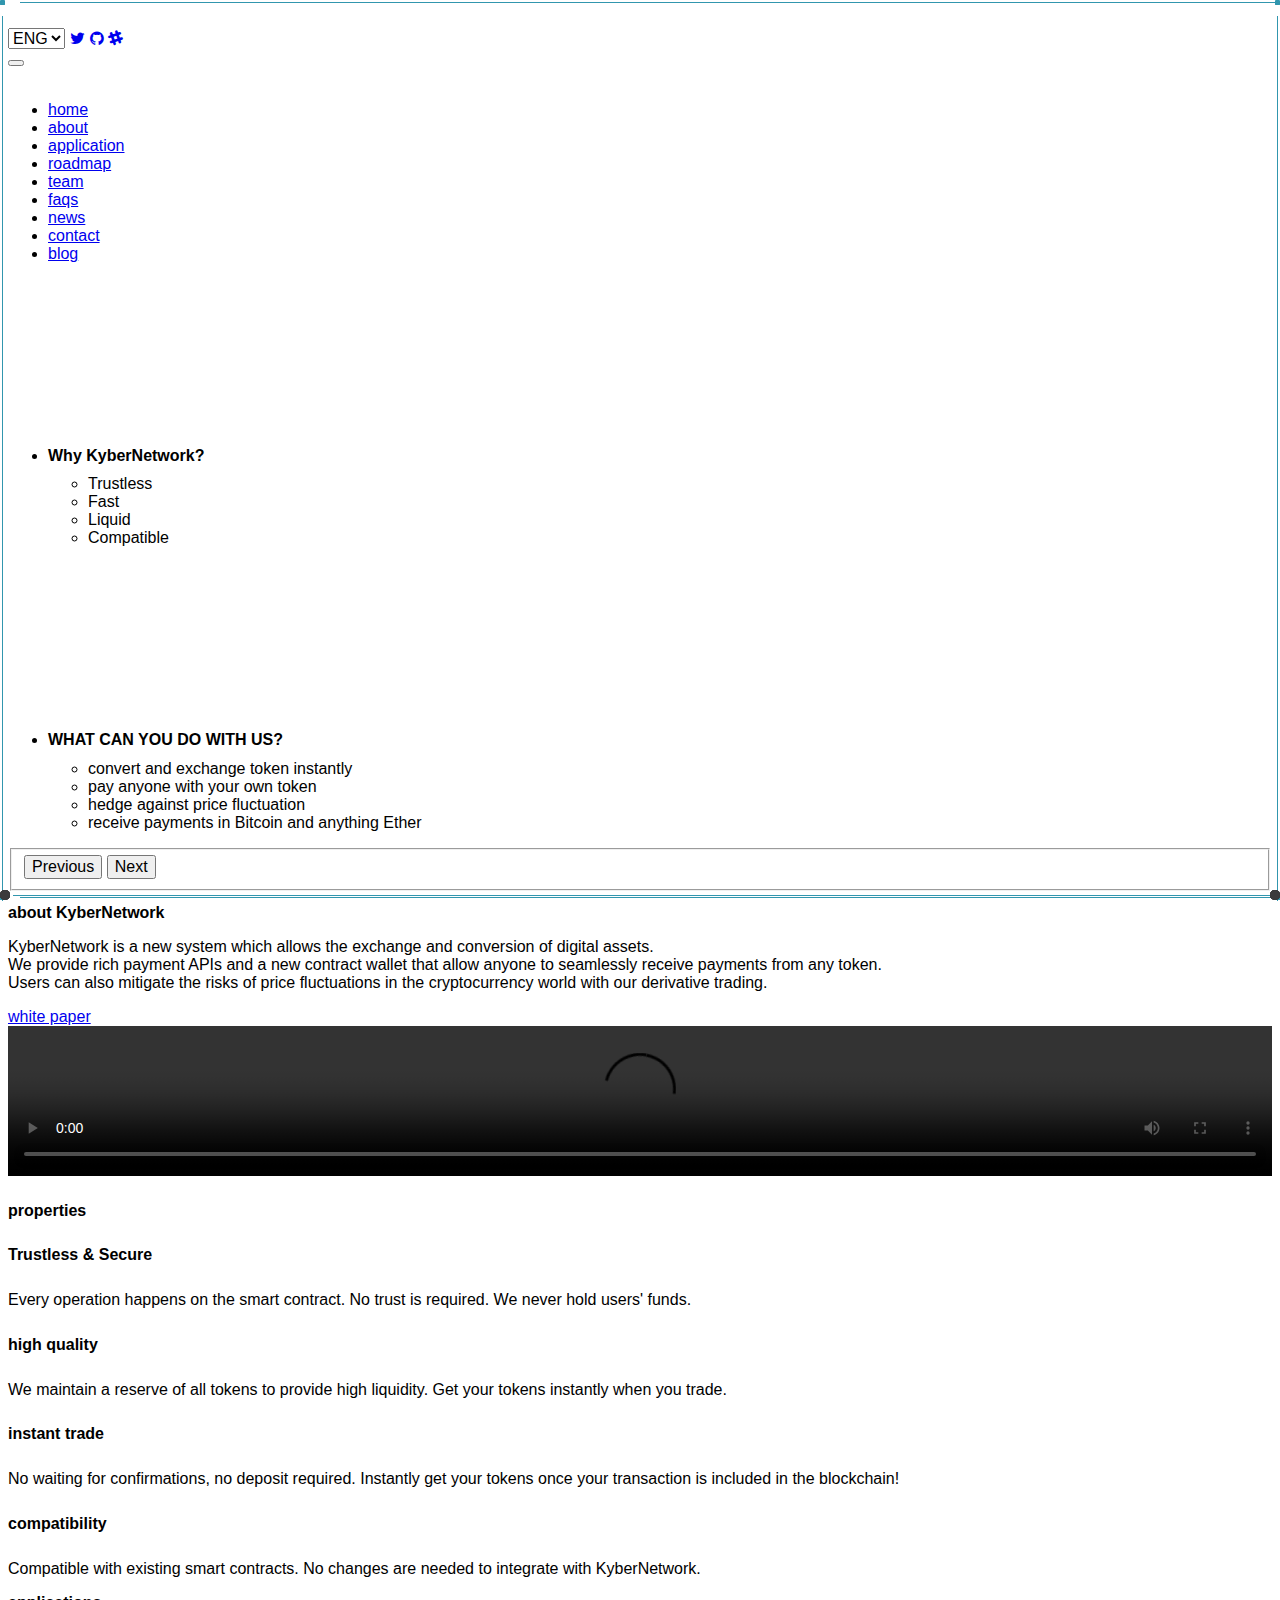
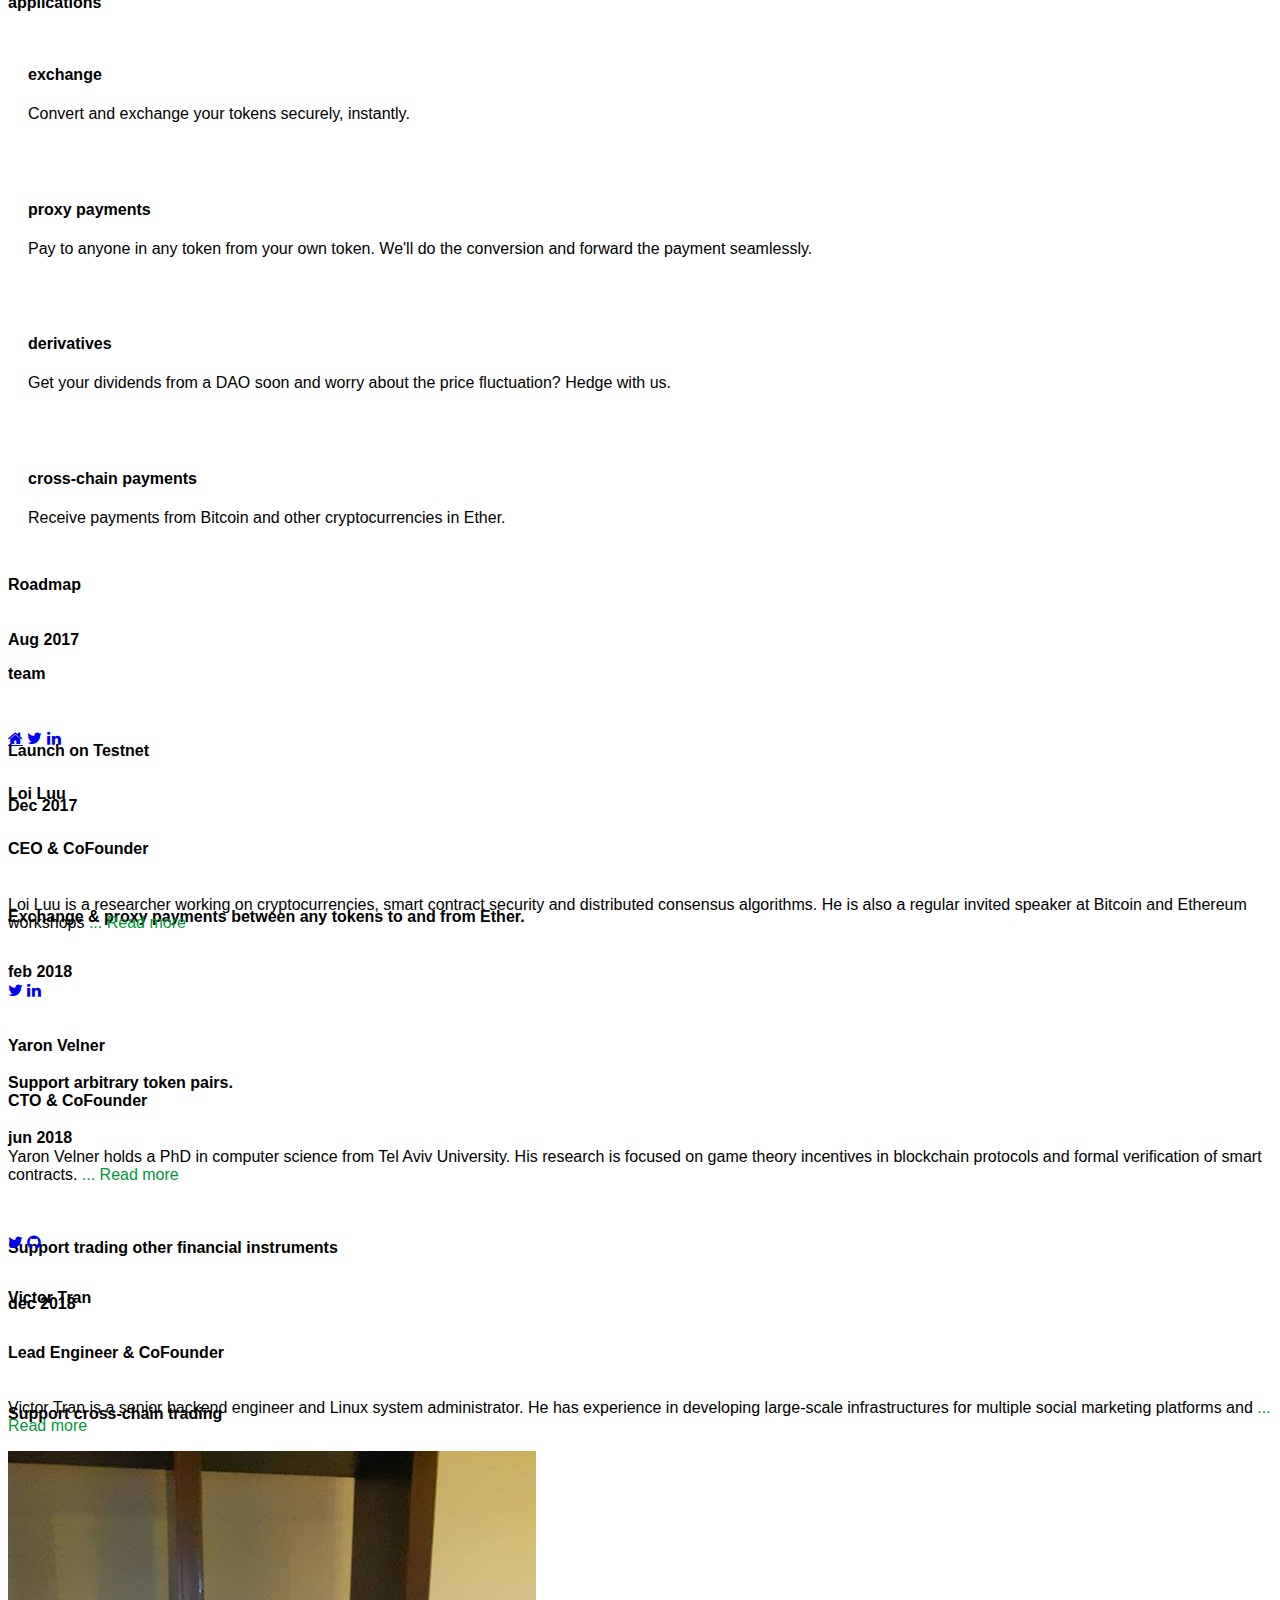
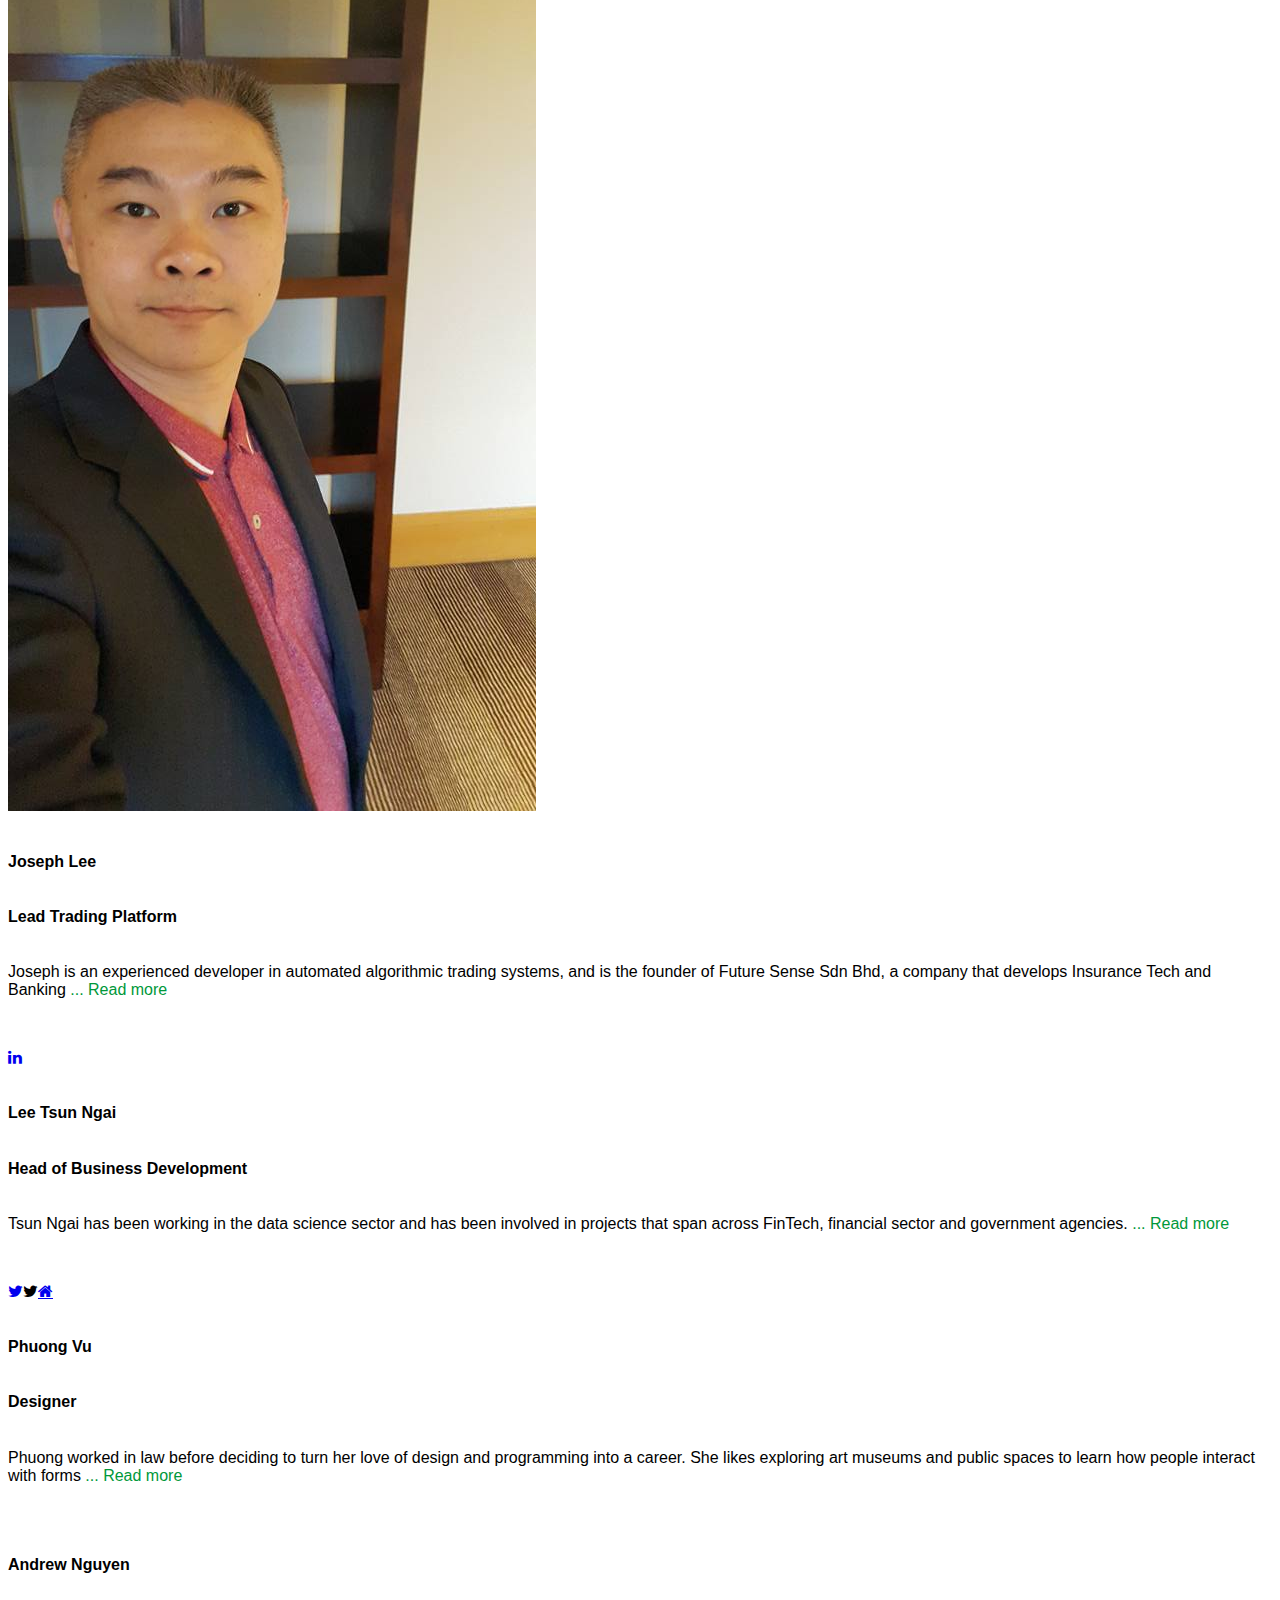
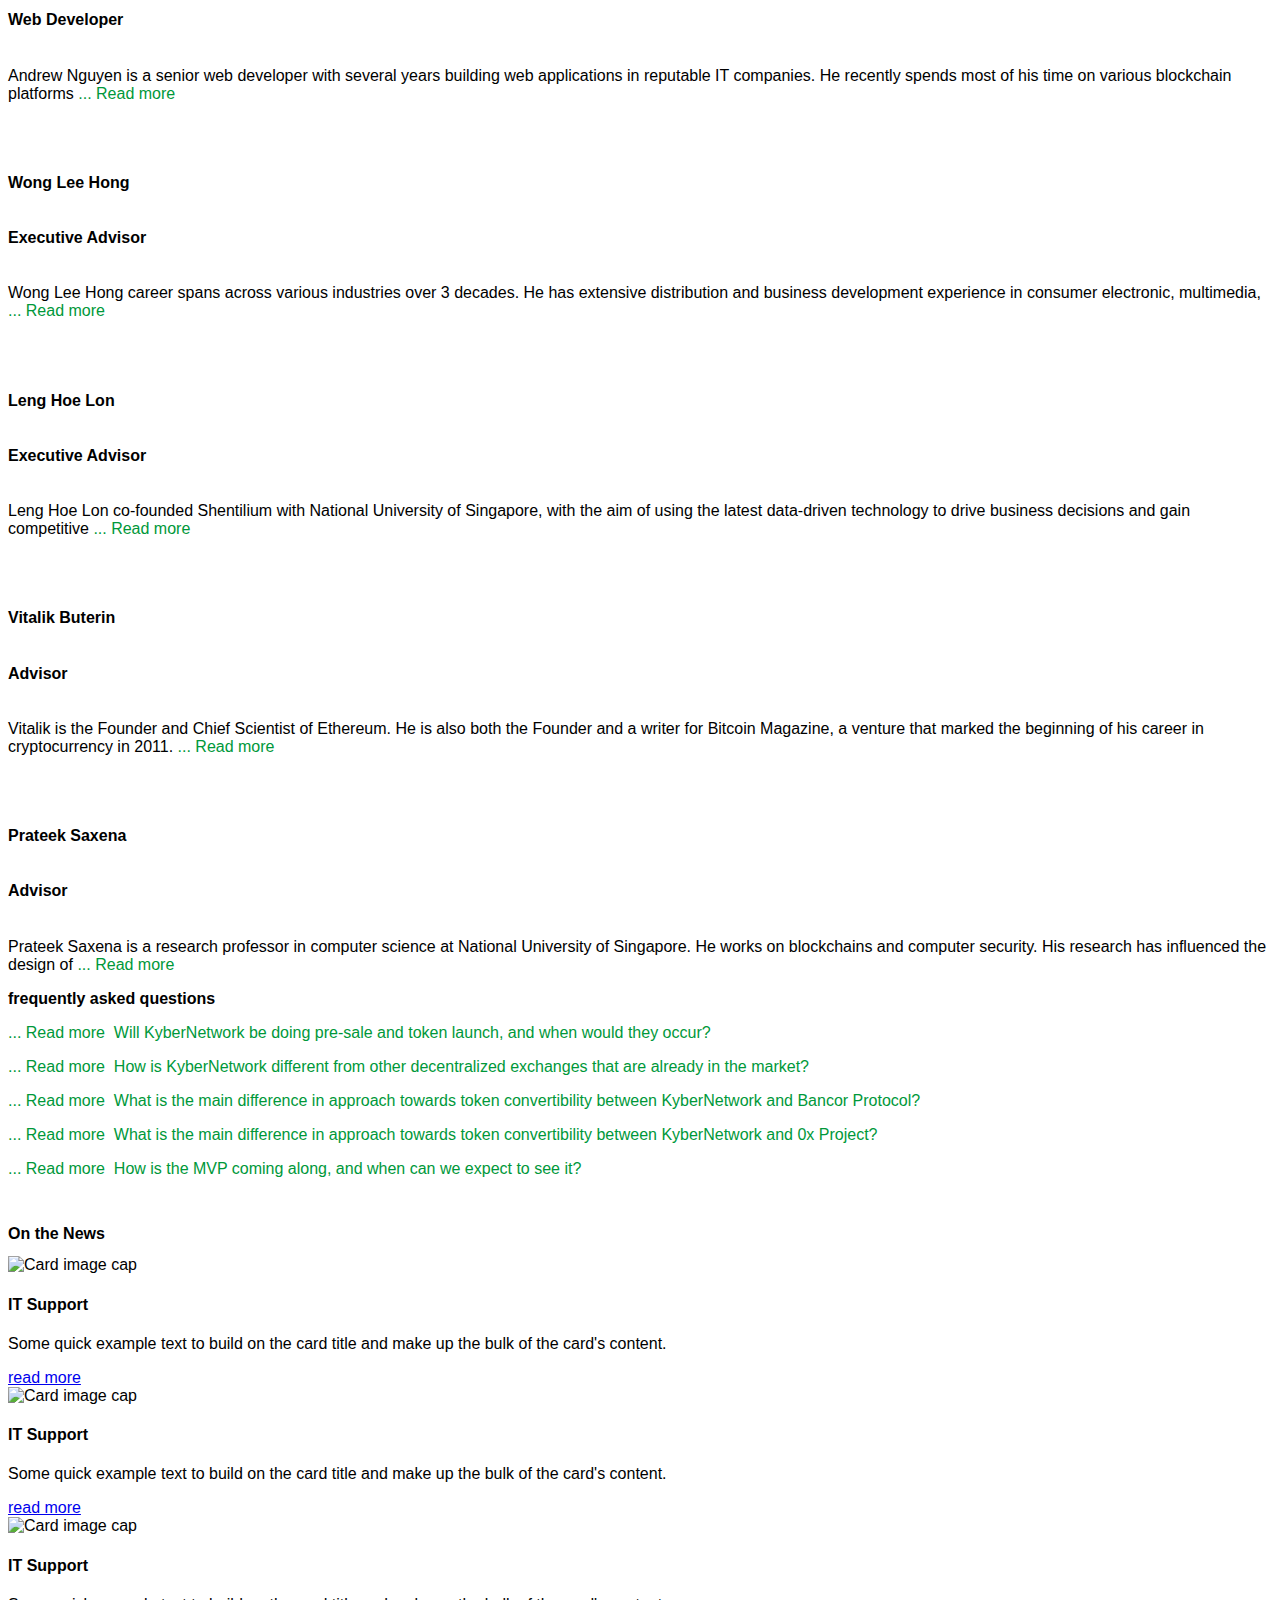
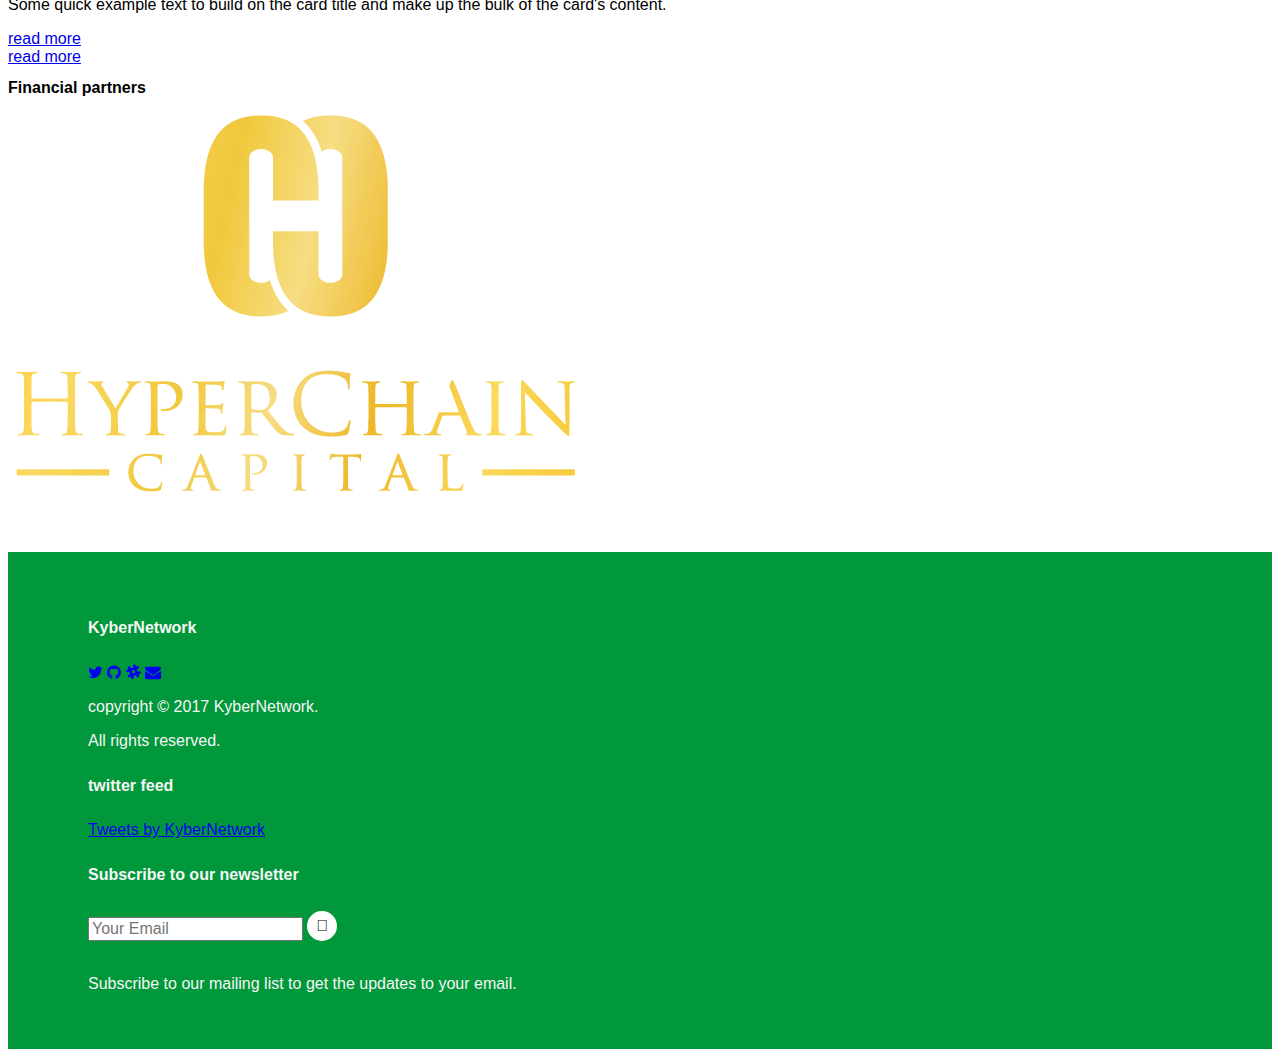
==== commit 94fa842b: "update" ====
--- a/index.html
+++ b/index.html
@@ -53,17 +53,6 @@
           </li>
           <li class="nav-item">
             <a data-scroll class="nav-link text-uppercase font-300 blue" href="#about">about</a>
-            <span style="width:5px;height:5px;background:#3196ae;border-radius:50%;position:absolute;top:0;left:0;"></span>
-            <span style="width:5px;height:5px;background:#3196ae;border-radius:50%;position:absolute;top:0;right:0;"></span>
-            <span style="width:5px;height:5px;background:#3196ae;border-radius:50%;position:absolute;bottom:0;left:0;"></span>
-            <span style="width:5px;height:5px;background:#3196ae;border-radius:50%;position:absolute;bottom:0;right:0;"></span>
-            <span style="width:calc(100% - 15px);border-top:1px solid #3196ae;position:absolute;top:2px;left:calc(1% + 7px);"></span>
-            <span style="height:calc(100% - 15px);border-left:1px solid #3196ae;position:absolute;left:2px;top:calc(1% + 7px);"></span>
-            <span style="width:calc(100% - 15px);border-top:1px solid #3196ae;position:absolute;bottom:2px;left:calc(1% + 7px);"></span>
-            <span style="height:calc(100% - 15px);border-right:1px solid #3196ae;position:absolute;right:2px;top:calc(1% + 7px);"></span>
-          </li>
-          <li class="nav-item">
-            <a data-scroll class="nav-link text-uppercase font-300 blue" href="#compare">compare</a>
             <span style="width:5px;height:5px;background:#3196ae;border-radius:50%;position:absolute;top:0;left:0;"></span>
             <span style="width:5px;height:5px;background:#3196ae;border-radius:50%;position:absolute;top:0;right:0;"></span>
             <span style="width:5px;height:5px;background:#3196ae;border-radius:50%;position:absolute;bottom:0;left:0;"></span>
@@ -139,81 +128,73 @@
             <span style="width:calc(100% - 15px);border-top:1px solid #3196ae;position:absolute;bottom:2px;left:calc(1% + 7px);"></span>
             <span style="height:calc(100% - 15px);border-right:1px solid #3196ae;position:absolute;right:2px;top:calc(1% + 7px);"></span>
           </li>
+          <li class="nav-item">
+            <a data-scroll class="nav-link text-uppercase font-300 blue" href="https://blog.kyber.network">blog</a>
+            <span style="width:5px;height:5px;background:#3196ae;border-radius:50%;position:absolute;top:0;left:0;"></span>
+            <span style="width:5px;height:5px;background:#3196ae;border-radius:50%;position:absolute;top:0;right:0;"></span>
+            <span style="width:5px;height:5px;background:#3196ae;border-radius:50%;position:absolute;bottom:0;left:0;"></span>
+            <span style="width:5px;height:5px;background:#3196ae;border-radius:50%;position:absolute;bottom:0;right:0;"></span>
+            <span style="width:calc(100% - 15px);border-top:1px solid #3196ae;position:absolute;top:2px;left:calc(1% + 7px);"></span>
+            <span style="height:calc(100% - 15px);border-left:1px solid #3196ae;position:absolute;left:2px;top:calc(1% + 7px);"></span>
+            <span style="width:calc(100% - 15px);border-top:1px solid #3196ae;position:absolute;bottom:2px;left:calc(1% + 7px);"></span>
+            <span style="height:calc(100% - 15px);border-right:1px solid #3196ae;position:absolute;right:2px;top:calc(1% + 7px);"></span>
+          </li>
         </ul>
       </div>
     </nav>
   </header>
 
   <section id="banner" class="page-section">
-    <div id="sequence" class="seq">
-      <div class="seq-screen">
-        <ul class="seq-canvas">
-          <li class="seq-in item-1">
-            <div class="seq-title text-center">
-              <div data-seq class="container">
-                <div class="row">
-                  <div class="col-md-6 offset-md-4 col-sm-8 offset-sm-0 top-slider padding-0 text-left">
-                    <img src="img/figure-2.png" alt="" class="img-fluid">
-                  </div>
-                </div>
-              </div>
-            </div>
-            <div class="seq-model">
-              <img data-seq src="img/ethereum.png" alt="" />
-            </div>
-          </li>
-
-          <li class="item-2">
-            <div class="seq-title text-center">
-              <div data-seq class="container">
-                <div class="row">
-                  <div class="col-md-6 offset-md-4 top-slider padding-0 text-left">
-                    <h5 class="blue">The next generation of on change</h5>
-                    <h1 class="blue font-900">EXCHANGE <br> &amp; PAYMENT SEVICE</h1>
-                    <ul class="blue font-300">
-                      <li>Instantly exchange and convert your tokens</li>
-                      <li>High liquidity, no waiting time </li>
-                      <li>Blockchain-level security, no deposit is required </li>
-                    </ul>
-                    <a href="#" class="text-uppercase kyber-btn white">architecture</a>
-                  </div>
-                </div>
-              </div>
-            </div>
-            <div class="seq-model">
-              <img data-seq src="img/mark.png" alt="" />
-            </div>
-          </li>
-
-          <li class="seq-in item-3">
-            <div class="seq-title text-center">
-              <div data-seq class="container">
-                <div class="row">
-                  <div class="col-md-6 offset-md-4 col-sm-8 offset-sm-0 top-slider padding-0 text-left">
-                    <h5 class="blue">The next generation of on change</h5>
-                    <h1 class="blue font-900">EXCHANGE <br> &amp; PAYMENT SEVICE</h1>
-                    <ul class="blue font-300">
-                      <li>Instantly exchange and convert your tokens</li>
-                      <li>High liquidity, no waiting time </li>
-                      <li>Blockchain-level security, no deposit is required </li>
-                    </ul>
-                    <a href="#" class="text-uppercase kyber-btn white">architecture</a>
-                  </div>
-                </div>
-              </div>
-            </div>
-            <div class="seq-model">
-              <img data-seq src="img/bitshare.png" alt="" />
-            </div>
-          </li>
-        </ul>
-      </div>
-      <fieldset class="seq-nav" aria-controls="sequence" aria-label="Slider buttons">
-        <button type="button" class="seq-prev" aria-label="Previous">Previous</button>
-        <button type="button" class="seq-next" aria-label="Next">Next</button>
-      </fieldset>
-    </div>
-  </section>
+   <div id="sequence" class="seq">
+     <div class="seq-screen">
+       <ul class="seq-canvas">
+         <li class="seq-in item-1">
+           <div class="seq-title text-center">
+             <div data-seq class="container">
+               <div class=" col-xs-12 col-md-9 offset-md-3 top-slider padding-0 text-left" style="margin-top:15%;">
+                 <h1 class="blue font-900">Why KyberNetwork?</h1>
+                 <ul  class="blue font-300 offset-md-4">
+                   <li class="pd-copy inline-block bigger">Trustless </li>
+                   <li class="pd-copy inline-block italic bigger">Fast</li>
+                   <li class="pd-copy inline-block typo-high ">Liquid</li>
+                   <li class="pd-copy inline-block bigger">Compatible</li>
+                 </ul>
+
+               </div>
+             </div>
+           </div>
+
+         </li>
+
+         <li class="item-2">
+           <div class="seq-title text-center">
+             <div data-seq class="container">
+               <div class="row">
+                 <div class="col-xs-12 col-md-8 offset-md-3 top-slider padding-0 text-left" style="margin-top:15%;">
+                   <h1 class="blue font-900">WHAT CAN YOU DO WITH US?</h1>
+                   <ul class="blue font-300">
+                     <li class="pd-copy"> <span class="bold">convert</span> and <span class="bold italic">exchange</span> token <span class="bold italic">instantly</span></li>
+                     <li class="pd-copy">pay anyone <span class="bold">with your own token</span></li>
+                     <li class="pd-copy"><span class="bold">hedge against</span> price fluctuation</li>
+                     <li class="pd-copy">
+                        receive payments in <span class="bold">Bitcoin</span> and <span class="bold">anything Ether</span>
+                     </li>
+                   </ul>
+                 </div>
+               </div>
+             </div>
+           </div>
+
+         </li>
+
+       </ul>
+     </div>
+     <fieldset class="seq-nav" aria-controls="sequence" aria-label="Slider buttons">
+       <button type="button" class="seq-prev" aria-label="Previous">Previous</button>
+       <button type="button" class="seq-next" aria-label="Next">Next</button>
+     </fieldset>
+   </div>
+ </section>
 
   <section id="about" class="page-section">
     <div class="container-fluid">
@@ -231,9 +212,11 @@
               We provide rich payment APIs and a new contract wallet that allow anyone to seamlessly receive payments from any token. <br>
               Users can also mitigate the risks of price fluctuations in the cryptocurrency world with our derivative trading.
             </p>
+            <a href="assets/KyberNetworkWhitepaper.pdf" class="text-uppercase kyber-btn white">white paper</a>
+            <!--
             <a href="#" class="text-uppercase kyber-btn white">white paper</a>
             <a href="#" class="text-uppercase kyber-btn white">white paper</a>
-            <a href="#" class="text-uppercase kyber-btn white">white paper</a>
+            -->
           </div>
         </div>
         <div class="col-md-7 col-sm-12">
@@ -304,6 +287,7 @@
     </div>
   </section>
 
+  <!--
   <section id="compare" class="page-section">
     <h2 class="text-uppercase blue font-900 col-md-2 offset-md-5 text-center">
       compare
@@ -409,6 +393,7 @@
 
 
   </section>
+  -->
 
   <section id="application" class="page-section">
     <h2 class="text-uppercase blue font-900 col-md-4 offset-md-4 text-center">
@@ -503,7 +488,7 @@
             <div class="col-md-3 member text-center">
               <img class="mx-auto d-block" src="img/LoiLuu.png" alt="">
               <p class="social">
-                <a href="https://www.comp.nus.edu.sg/~loiluu/" <i class="fa fa-home" aria-hidden="true"></i></a>                
+                <a href="https://www.comp.nus.edu.sg/~loiluu/" <i class="fa fa-home" aria-hidden="true"></i></a>
                 <a href="https://twitter.com/loi_luu"><i class="fa fa-twitter" aria-hidden="true"></i></a>
                 <a href="https://www.linkedin.com/in/loiluu/"><i class="fa fa-linkedin" aria-hidden="true"></i></a>
               </p>
@@ -512,9 +497,9 @@
               <div class="text-justify">
                   <input class="read-more-state" id="loi-bio" type="checkbox" tabindex="0">
                   <p class="member-bio read-more-wrap">
-                      Loi Luu is a researcher working on cryptocurrencies, smart contract security and distributed consensus algorithms.                      
-                              He is also a regular invited speaker at Bitcoin and Ethereum workshops 
-                          <span class="read-more-target">                              
+                      Loi Luu is a researcher working on cryptocurrencies, smart contract security and distributed consensus algorithms.
+                              He is also a regular invited speaker at Bitcoin and Ethereum workshops
+                          <span class="read-more-target">
                           such as DevCon2, EDCON <br>
                               Loi believes in the force of the Ethereum and Blockchain technology. Much of his work revolves around this community. He developed <a href="https://github.com/melonproject/oyente" tabindex="0">Oyente</a>, the first open-source security analyzer for Ethereum smart contracts. Loi also cofounded <a href="http://smartpool.io" tabindex="0">SmartPool</a>, another open source  project which embraces decentralization of mining pools in existing cryptocurrency. He continues to champion decentralisation and trustless properties of the Blockchain with KyberNetwork, taking inspiration and developing value for the community.
                           </span>
@@ -533,7 +518,7 @@
               <div class="text-justify">
                   <input class="read-more-state" id="yaron" type="checkbox" tabindex="0">
                   <p class="member-bio read-more-wrap">
-                      Yaron Velner holds a PhD in computer science from Tel Aviv University. His research is focused on game theory incentives in blockchain protocols  and formal verification of smart contracts. <span class="read-more-target">He has found several bugs in the Ethereum bug bounty program.<br />                                                          
+                      Yaron Velner holds a PhD in computer science from Tel Aviv University. His research is focused on game theory incentives in blockchain protocols  and formal verification of smart contracts. <span class="read-more-target">He has found several bugs in the Ethereum bug bounty program.<br />
                       Yaron is also an experienced software developer with over 10 years as a senior software engineer and a technical leader at EZchip semi-conductors. He was a member in the data structure and algorithm team, which developed novel data structures for IP routing.
                       </span>
                       <label class="read-more-trigger" for="yaron"></label>
@@ -542,7 +527,7 @@
             </div>
             <div class="col-md-3 member text-center">
               <img class="mx-auto d-block" src="img/victor.png" alt="">
-              <p class="social">                
+              <p class="social">
                 <a href="https://twitter.com/vutran54"><i class="fa fa-twitter" aria-hidden="true"></i></a>
                 <a href="https://github.com/tranvictor"><i class="fa fa-github" aria-hidden="true"></i></a>
               </p>
@@ -551,26 +536,26 @@
               <div class="text-justify">
                   <input class="read-more-state" id="loi-bio3" type="checkbox" tabindex="0">
                   <p class="member-bio read-more-wrap">
-                      Victor Tran is a senior backend engineer and Linux system administrator. He has experience in developing large-scale infrastructures for multiple social marketing platforms and <span class="read-more-target"> advertising networks. 
-                      He is interested in building high performance multi-platform applications. Victor has been involved in blockchain and cryptocurrency development since early 2016 and is a lead engineer at the SmartPool project.                      
+                      Victor Tran is a senior backend engineer and Linux system administrator. He has experience in developing large-scale infrastructures for multiple social marketing platforms and <span class="read-more-target"> advertising networks.
+                      He is interested in building high performance multi-platform applications. Victor has been involved in blockchain and cryptocurrency development since early 2016 and is a lead engineer at the SmartPool project.
                   </span>
                       <label class="read-more-trigger" for="loi-bio3"></label>
                   </p>
               </div>
             </div>
-            
+
             <div class="col-md-3 member text-center">
               <img class="mx-auto d-block" src="img/joseph.jpg" alt="">
-              <p class="social">                                
+              <p class="social">
               </p>
               <h6 class="text-capitalize font-900">Joseph Lee</h6>
               <h6 class="text-capitalize grey">Lead Trading Platform</h6>
               <div class="text-justify">
                   <input class="read-more-state" id="jose-bio" type="checkbox" tabindex="0">
                   <p class="member-bio read-more-wrap">
-                      
+
             Joseph is an experienced developer in automated algorithmic trading systems, and is the founder of Future Sense Sdn Bhd, a company that develops Insurance Tech and Banking <span class="read-more-target"> solutions. <br>
- 
+
 Formerly, Joseph was the Assistant Vice President of ABN AMRO (M) in the Consumer Banking, Trading Desk; and prior to that, Assistant Vice President in Bank Of America (M) heading the Global Payments, Int'l Fund Transfer & Deployment for the Malaysian unit.
                   </span>
                       <label class="read-more-trigger" for="jose-bio"></label>
@@ -578,22 +563,22 @@
               </div>
             </div>
 
-            
-            <div class="col-md-3 member text-center">
-              <img class="mx-auto d-block" src="img/tn.jpg" alt="">              
-              <p class="social">                
-                <a href="https://www.linkedin.com/in/leetsunngai/"><i class="fa fa-linkedin" aria-hidden="true"></i></a>     
+
+            <div class="col-md-3 member text-center">
+              <img class="mx-auto d-block" src="img/tn.jpg" alt="">
+              <p class="social">
+                <a href="https://www.linkedin.com/in/leetsunngai/"><i class="fa fa-linkedin" aria-hidden="true"></i></a>
 
               </p>
               <h6 class="text-capitalize font-900">Lee Tsun Ngai</h6>
-              <h6 class="text-capitalize grey">Business Developer</h6>
+              <h6 class="text-capitalize grey">Head of Business Development</h6>
               <div class="text-justify">
                   <input class="read-more-state" id="tn-bio" type="checkbox" tabindex="0">
                   <p class="member-bio read-more-wrap">
-                      TN has been working in the data science sector and has been involved in projects that span across FinTech, financial sector and government agencies.
+                      Tsun Ngai has been working in the data science sector and has been involved in projects that span across FinTech, financial sector and government agencies.
                       <span class="read-more-target">
                               He earned a Bachelor in Business Management and graduated with Honors from Singapore Management University. He has been involved in the blockchain space since 2015. He started out by mining Ether since it was first launched in 2015 and has helped and collaborated with various Singapore blockchain startups.
-                              Aside from that, he is fond of diving and is always on a lookout for good reads. 
+                              Aside from that, he is fond of diving and is always on a lookout for good reads.
                           </span>
                       <label class="read-more-trigger" for="tn-bio"></label>
                   </p>
@@ -601,21 +586,21 @@
             </div>
 
             <div class="col-md-3 member text-center">
-              <img class="mx-auto d-block" src="img/phuong.jpg" alt="">              
-              <p class="social">                                
+              <img class="mx-auto d-block" src="img/phuong.jpg" alt="">
+              <p class="social">
                 <a href="https://twitter.com/sanvivu"><i class="fa fa-twitter" aria-hidden="true">
-                <a href="https://sandra-vu.com/" <i class="fa fa-home" aria-hidden="true"></i></a>               
+                <a href="https://sandra-vu.com/" <i class="fa fa-home" aria-hidden="true"></i></a>
               </p>
-              
+
               </i></a>
               <h6 class="text-capitalize font-900">Phuong Vu</h6>
               <h6 class="text-capitalize grey"> Designer</h6>
               <div class="text-justify">
                   <input class="read-more-state" id="phuong-bio" type="checkbox" tabindex="0">
                   <p class="member-bio read-more-wrap">
-                      Phuong worked in law before deciding to turn her love of design and programming into a career.                       
-
-                      She likes exploring art museums and public spaces to learn how people interact with forms <span class="read-more-target"> and paths around them. 
+                      Phuong worked in law before deciding to turn her love of design and programming into a career.
+
+                      She likes exploring art museums and public spaces to learn how people interact with forms <span class="read-more-target"> and paths around them.
 
                       Phuong is a hobby athlete. She finished a duathlon and now trains in Brazilian Jujitsu and MMA.
                       </span>
@@ -623,17 +608,17 @@
                   </p>
               </div>
             </div>
-            
-            <div class="col-md-3 member text-center">
-              <img class="mx-auto d-block" src="img/cuong.png" alt="">              
-              
+
+            <div class="col-md-3 member text-center">
+              <img class="mx-auto d-block" src="img/cuong.png" alt="">
+
               <h6 class="text-capitalize font-900">Andrew Nguyen</h6>
               <h6 class="text-capitalize grey">Web Developer</h6>
               <div class="text-justify">
                   <input class="read-more-state" id="loi-bio4" type="checkbox" tabindex="0">
                   <p class="member-bio read-more-wrap">
-                      Andrew Nguyen is a senior web developer with several years building web applications in reputable IT companies. 
-                      
+                      Andrew Nguyen is a senior web developer with several years building web applications in reputable IT companies.
+
                       He recently spends most of his time on various blockchain platforms <span class="read-more-target">including Bitcoin, Ethereum and IBM's Fabric ledger.
 
                           </span>
@@ -643,17 +628,17 @@
             </div>
 
             <div class="col-md-3 member text-center">
-              <img class="mx-auto d-block" src="img/wong-lee-hong.jpg" alt="">                            
+              <img class="mx-auto d-block" src="img/wong-lee-hong.jpg" alt="">
               <h6 class="text-capitalize font-900">Wong Lee Hong</h6>
               <h6 class="text-capitalize grey">Executive Advisor</h6>
               <div class="text-justify">
                   <input class="read-more-state" id="loi-bio5" type="checkbox" tabindex="0">
                   <p class="member-bio read-more-wrap">
-                      
-                                Wong Lee Hong career spans across various industries over 3 decades. He has extensive distribution and business development experience in consumer electronic, multimedia, <span class="read-more-target"> computer gaming, Internet and the banking sectors. 
-                                The                                                  
+
+                                Wong Lee Hong career spans across various industries over 3 decades. He has extensive distribution and business development experience in consumer electronic, multimedia, <span class="read-more-target"> computer gaming, Internet and the banking sectors.
+                                The
                                 second half of his career was spent developing the Internet Banking capability of a major financial institution, venture capital activities in strategic startups and regulatory management role, dealing with banking regulators in Asia in matters relating to banking technology and operations. At present, he is a Blockchain enthusiast and investor.
-                                        
+
                           </span>
                       <label class="read-more-trigger" for="loi-bio5"></label>
                   </p>
@@ -662,19 +647,19 @@
             <div class="col-md-3 member text-center">
               <img class="mx-auto d-block" src="img/hoe-lon.JPG" alt="">
               <p class="social">
-                
+
               </p>
               <h6 class="text-capitalize font-900">Leng Hoe Lon</h6>
               <h6 class="text-capitalize grey">Executive Advisor</h6>
               <div class="text-justify">
                   <input class="read-more-state" id="loi-bio6" type="checkbox" tabindex="0">
                   <p class="member-bio read-more-wrap">
-                      
+
                                 Leng Hoe Lon co-founded Shentilium with National University of Singapore, with the aim of using the latest data-driven technology to drive business decisions and gain competitive <span class="read-more-target"> edge. He also co-founded TrackRecord Asia, with the vision that
-                                                      
-                              
+
+
                                 anyone can learn to trade in the financial markets profitably within a professional risk management framework. Prior to this, he held various positions in the financial industry including Deustsche Bank (London and Singapore), JPMorgan (Singapore), ABN Amro (Singapore). He was a Managing Director in Goldman Sachs’ Asia Macro Trading group in HK and Asian FX trader in London. He was also CEO of Tudor Capital Singapore, a global macro hedge fund.
-                                        
+
                           </span>
                       <label class="read-more-trigger" for="loi-bio6"></label>
                   </p>
@@ -682,16 +667,16 @@
             </div>
             <div class="col-md-3 member text-center">
               <img class="mx-auto d-block" src="img/vitalik-buterin.jpg" alt="">
-              <p class="social">                
+              <p class="social">
               </p>
               <h6 class="text-capitalize font-900">Vitalik Buterin</h6>
               <h6 class="text-capitalize grey">Advisor</h6>
               <div class="text-justify">
                   <input class="read-more-state" id="loi-bio7" type="checkbox" tabindex="0">
                   <p class="member-bio read-more-wrap">
-                      Vitalik is the Founder and Chief Scientist of Ethereum. He is also both the Founder and a writer for Bitcoin Magazine, a venture that marked the beginning of his career in cryptocurrency in 2011. 
+                      Vitalik is the Founder and Chief Scientist of Ethereum. He is also both the Founder and a writer for Bitcoin Magazine, a venture that marked the beginning of his career in cryptocurrency in 2011.
                       <span class="read-more-target"> He is interested in creating secure, efficient,
-                                
+
                                             and trustworthy systems and advises a number of projects in the cryptocurrency space.
                           </span>
                       <label class="read-more-trigger" for="loi-bio7"></label>
@@ -701,7 +686,7 @@
             <div class="col-md-3 member text-center">
               <img class="mx-auto d-block" src="img/prateek.jpg" alt="">
               <p class="social">
-                
+
               </p>
               <h6 class="text-capitalize font-900">Prateek Saxena</h6>
               <h6 class="text-capitalize grey">Advisor</h6>
@@ -709,7 +694,7 @@
                   <input class="read-more-state" id="loi-bio8" type="checkbox" tabindex="0">
                   <p class="member-bio read-more-wrap">
                       Prateek Saxena is a research professor in computer science at National University of Singapore. He works on blockchains and computer security. His research has influenced the design of <span class="read-more-target"> browser platforms, web standards and app stores widely
-                                
+
                                             used today. He has received several premier awards such as the MIT TR35 Asia.
                                         </span>
                       </span>
@@ -725,7 +710,7 @@
 
   <section id="faqs" class="page-section">
     <h2 class="text-uppercase blue font-900 col-md-4 offset-md-4 text-center">
-      frequently asked question
+      frequently asked questions
       <span style="width:calc(100% - 5px);border-top:1px solid #3196ae;position:absolute;bottom:4px;left:calc(1%);z-index:0;"></span>
       <span style="width:10px;height:10px;background:#3b3b3c;border-radius:50%;position:absolute;bottom:0;left:0;z-index:1;"></span>
       <span style="width:10px;height:10px;background:#3b3b3c;border-radius:50%;position:absolute;bottom:0;right:0;z-index:1;"></span>
@@ -737,84 +722,50 @@
           <div class="faq-item">
             <input class="read-more-state" id="faq1" type="checkbox" tabindex="0">
             <p class="member-bio read-more-wrap">
-              <label class="read-more-trigger" for="faq1"><span class="fs1" aria-hidden="true" data-icon="P"></span>&nbsp; What kind of financial advice do you give?</label><br>
-              <span class="read-more-target">
-                Lorem ipsum dolor sit amet, consectetur adipisicing elit, sed do eiusmod tempor incididunt ut labore et dolore magna aliqua.
+              <label class="read-more-trigger" for="faq1"><span class="fs1" aria-hidden="true" data-icon="P"></span>&nbsp; Will KyberNetwork be doing pre-sale and token launch, and when would they occur?</label><br>
+              <span class="read-more-target">              
+Yes, we will be doing a pre-sale and token launch sometime fall this year, but we have not locked down an exact date yet. We will announce our plans for both pre-sale and token launch as soon as we are ready to reveal.                
               </span>
             </p>
           </div>
           <div class="faq-item">
             <input class="read-more-state" id="faq2" type="checkbox" tabindex="0">
             <p class="member-bio read-more-wrap">
-              <label class="read-more-trigger" for="faq2"><span class="fs1" aria-hidden="true" data-icon="P"></span>&nbsp; What kind of financial advice do you give?</label><br>
-              <span class="read-more-target">
-                Lorem ipsum dolor sit amet, consectetur adipisicing elit, sed do eiusmod tempor incididunt ut labore et dolore magna aliqua.
+              <label class="read-more-trigger" for="faq2"><span class="fs1" aria-hidden="true" data-icon="P"></span>&nbsp; How is KyberNetwork different from other decentralized exchanges that are already in the market?</label><br>
+              <span class="read-more-target">                
+Our exchange platform is first to provide on-chain, trustless and instant trades with high liquidity.  For more information, please refer to our <a href="http://kyber.network/assets/KyberNetworkWhitepaper.pdf">whitepaper</a>. 
+
               </span>
             </p>
           </div>
           <div class="faq-item">
             <input class="read-more-state" id="faq3" type="checkbox" tabindex="0">
             <p class="member-bio read-more-wrap">
-              <label class="read-more-trigger" for="faq3"><span class="fs1" aria-hidden="true" data-icon="P"></span>&nbsp; What kind of financial advice do you give?</label><br>
-              <span class="read-more-target">
-                Lorem ipsum dolor sit amet, consectetur adipisicing elit, sed do eiusmod tempor incididunt ut labore et dolore magna aliqua.
+              <label class="read-more-trigger" for="faq3"><span class="fs1" aria-hidden="true" data-icon="P"></span>&nbsp; What is the main difference in approach towards token convertibility between KyberNetwork and Bancor Protocol?</label><br>
+              <span class="read-more-target">                
+                  Bancor uses a fixed formula to determine the price of the token, while KyberNetwork lets the reserve managers determine the price. To become a reserve manager at KyberNetwork,  user needs to register with and be approved by the operator.
               </span>
             </p>
           </div>
           <div class="faq-item">
             <input class="read-more-state" id="faq4" type="checkbox" tabindex="0">
             <p class="member-bio read-more-wrap">
-              <label class="read-more-trigger" for="faq4"><span class="fs1" aria-hidden="true" data-icon="P"></span>&nbsp; What kind of financial advice do you give?</label><br>
+              <label class="read-more-trigger" for="faq4"><span class="fs1" aria-hidden="true" data-icon="P"></span>&nbsp; What is the main difference in approach towards token convertibility between KyberNetwork and 0x Project?</label><br>
               <span class="read-more-target">
-                Lorem ipsum dolor sit amet, consectetur adipisicing elit, sed do eiusmod tempor incididunt ut labore et dolore magna aliqua.
+                
+                0x utilizes offline channels to match makers and takers, but KyberNetwork matches and processes the order on-chain immediately. 0x's approach is to bring the order book off-chain and then execute the settlement on-chain. On the other hand, KyberNetwork's main proposition is to support on-chain and instant trades with guaranteed liquidity.
               </span>
             </p>
           </div>
           <div class="faq-item">
             <input class="read-more-state" id="faq5" type="checkbox" tabindex="0">
             <p class="member-bio read-more-wrap">
-              <label class="read-more-trigger" for="faq5"><span class="fs1" aria-hidden="true" data-icon="P"></span>&nbsp; What kind of financial advice do you give?</label><br>
-              <span class="read-more-target">
-                Lorem ipsum dolor sit amet, consectetur adipisicing elit, sed do eiusmod tempor incididunt ut labore et dolore magna aliqua.
+              <label class="read-more-trigger" for="faq5"><span class="fs1" aria-hidden="true" data-icon="P"></span>&nbsp; How is the MVP coming along, and when can we expect to see it?</label><br>
+              <span class="read-more-target">                
+                The MVP is coming along great. It should be ready between late July to mid-August.
               </span>
             </p>
-          </div>
-          <div class="faq-item">
-            <input class="read-more-state" id="faq6" type="checkbox" tabindex="0">
-            <p class="member-bio read-more-wrap">
-              <label class="read-more-trigger" for="faq6"><span class="fs1" aria-hidden="true" data-icon="P"></span>&nbsp; What kind of financial advice do you give?</label><br>
-              <span class="read-more-target">
-                Lorem ipsum dolor sit amet, consectetur adipisicing elit, sed do eiusmod tempor incididunt ut labore et dolore magna aliqua.
-              </span>
-            </p>
-          </div>
-          <div class="faq-item">
-            <input class="read-more-state" id="faq7" type="checkbox" tabindex="0">
-            <p class="member-bio read-more-wrap">
-              <label class="read-more-trigger" for="faq7"><span class="fs1" aria-hidden="true" data-icon="P"></span>&nbsp; What kind of financial advice do you give?</label><br>
-              <span class="read-more-target">
-                Lorem ipsum dolor sit amet, consectetur adipisicing elit, sed do eiusmod tempor incididunt ut labore et dolore magna aliqua.
-              </span>
-            </p>
-          </div>
-          <div class="faq-item">
-            <input class="read-more-state" id="faq8" type="checkbox" tabindex="0">
-            <p class="member-bio read-more-wrap">
-              <label class="read-more-trigger" for="faq8"><span class="fs1" aria-hidden="true" data-icon="P"></span>&nbsp; What kind of financial advice do you give?</label><br>
-              <span class="read-more-target">
-                Lorem ipsum dolor sit amet, consectetur adipisicing elit, sed do eiusmod tempor incididunt ut labore et dolore magna aliqua.
-              </span>
-            </p>
-          </div>
-          <div class="faq-item">
-            <input class="read-more-state" id="faq9" type="checkbox" tabindex="0">
-            <p class="member-bio read-more-wrap">
-              <label class="read-more-trigger" for="faq9"><span class="fs1" aria-hidden="true" data-icon="P"></span>&nbsp; What kind of financial advice do you give?</label><br>
-              <span class="read-more-target">
-                Lorem ipsum dolor sit amet, consectetur adipisicing elit, sed do eiusmod tempor incididunt ut labore et dolore magna aliqua.
-              </span>
-            </p>
-          </div>
+          </div>                    
         </div>
         <div class="col-md-5">
           <img src="img/faq.jpg" alt="" class="img-fluid" width="100%">
@@ -862,41 +813,12 @@
             </div>
           </div>
         </div>
-        <div class="col-md-4">
-          <div class="card">
-            <img class="card-img-top" src="img/it.jpg" alt="Card image cap">
-            <div class="card-block">
-              <h4 class="card-title">IT Support</h4>
-              <p class="card-text">Some quick example text to build on the card title and make up the bulk of the card's content.</p>
-              <a href="#" class="text-uppercase">read more</a>
-            </div>
-          </div>
-        </div>
-        <div class="col-md-4">
-          <div class="card">
-            <img class="card-img-top" src="img/it.jpg" alt="Card image cap">
-            <div class="card-block">
-              <h4 class="card-title">IT Support</h4>
-              <p class="card-text">Some quick example text to build on the card title and make up the bulk of the card's content.</p>
-              <a href="#" class="text-uppercase">read more</a>
-            </div>
-          </div>
-        </div>
-        <div class="col-md-4">
-          <div class="card">
-            <img class="card-img-top" src="img/it.jpg" alt="Card image cap">
-            <div class="card-block">
-              <h4 class="card-title">IT Support</h4>
-              <p class="card-text">Some quick example text to build on the card title and make up the bulk of the card's content.</p>
-              <a href="#" class="text-uppercase">read more</a>
-            </div>
-          </div>
-        </div>
         <div class="col-md-12 text-center seemore">
-          <a href="#" class="text-uppercase kyber-btn white">read more</a>
-        </div>
-      </div>
-    </div>
+          <a href="https://blog.kyber.network" class="text-uppercase kyber-btn white">read more</a>
+        </div>
+      </div>
+    </div>
+    <!--
     <h2 class="text-uppercase blue font-900 col-md-4 offset-md-5 text-center">
       Strategics Partners
       <span style="width:calc(100% - 5px);border-top:1px solid #3196ae;position:absolute;bottom:4px;left:calc(1%);z-index:0;"></span>
@@ -925,6 +847,7 @@
         </div>
       </div>
     </div>
+    -->
     <h2 class="text-uppercase blue font-900 col-md-4 offset-md-4 text-center">
       Financial partners
       <span style="width:calc(100% - 5px);border-top:1px solid #3196ae;position:absolute;bottom:4px;left:calc(1%);z-index:0;"></span>
@@ -933,23 +856,12 @@
     </h2>
     <div class="container-fluid partner">
       <div class="row">
+        <div class="col-md-5">
+        </div>
         <div class="col-md-2">
-          <img class="mx-auto d-block" src="img/partner1.jpg" alt="">
-        </div>
-        <div class="col-md-2">
-          <img class="mx-auto d-block" src="img/partner2.jpg" alt="">
-        </div>
-        <div class="col-md-2">
-          <img class="mx-auto d-block" src="img/partner3.jpg" alt="">
-        </div>
-        <div class="col-md-2">
-          <img class="mx-auto d-block" src="img/partner4.jpg" alt="">
-        </div>
-        <div class="col-md-2">
-          <img class="mx-auto d-block" src="img/partner5.jpg" alt="">
-        </div>
-        <div class="col-md-2">
-          <img class="mx-auto d-block" src="img/partner6.jpg" alt="">
+          <img class="mx-auto d-block" src="img/hyperchain.png" alt="">
+        </div>
+        <div class="col-md-5">
         </div>
       </div>
     </div>
@@ -963,32 +875,31 @@
             <div class="col-md-3 text-left">
               <h5 class="text-capitalize font-400">KyberNetwork</h5>
               <p>
-                <a class="circle" href="#"><i class="fa fa-twitter" aria-hidden="true"></i></a>
-                <a class="circle" href="#"><i class="fa fa-github" aria-hidden="true"></i></a>
-                <a class="circle" href="#"><i class="fa fa-slack" aria-hidden="true"></i></a>
+                <a class="circle" href="https://twitter.com/kybernetwork"><i class="fa fa-twitter" aria-hidden="true"></i></a>
+                <a class="circle" href="https://github.com/kybernetwork"><i class="fa fa-github" aria-hidden="true"></i></a>
+                <a class="circle" href="http://slack.kyber.network"><i class="fa fa-slack" aria-hidden="true"></i></a>
+                <a class="circle" href="mailto:hello@kyber.network"><i class="fa fa-envelope" aria-hidden="true"></i></a>
               </p>
               <p class="text-capitalize">copyright &copy; 2017 KyberNetwork.</p>
               <p>All rights reserved.</p>
             </div>
-            <div class="col-md-3 text-left">
-              <h5 class="text-capitalize font-400">contact info</h5>
-              <p><i class="fa fa-home" aria-hidden="true"></i>&nbsp; 185 Nguyen Dinh Thi</p>
-              <p><i class="fa fa-phone" aria-hidden="true"></i>&nbsp; 000 122 3445</p>
-              <p><i class="fa fa-envelope" aria-hidden="true"></i>&nbsp; Support.kyber@gmail.com</p>
-              <p><i class="fa fa-clock-o" aria-hidden="true"></i>&nbsp; Monday - Saturday: 7.AM - 5.PM</p>
-            </div>
-            <div class="col-md-3 text-left">
+            <div class="col-md-5 text-left">
               <h5 class="text-capitalize font-400">twitter feed</h5>
-              <p><i class="fa fa-twitter blue" aria-hidden="true"></i>&nbsp; KyberNetwork &nbsp; <span>| &nbsp;8 months ago</span></p>
-              <p>It's an exclusive offer. ThomasNguyen's wordpress theme.</p>
-              <hr>
-              <p><i class="fa fa-twitter blue" aria-hidden="true"></i>&nbsp; KyberNetwork &nbsp; <span>| &nbsp; 8 months ago</span></p>
-              <p>It's an exclusive offer. ThomasNguyen's wordpress theme.</p>
-            </div>
-            <div class="col-md-3 text-left">
+              <a class="twitter-timeline" href="https://twitter.com/KyberNetwork">Tweets by KyberNetwork</a> <script async src="//platform.twitter.com/widgets.js" charset="utf-8"></script>
+            </div>
+            <div class="col-md-4 text-left">
               <h5 class="text-capitalize font-400">Subscribe to our newsletter</h5>
-              <input type="text" placeholder="Your Email"><button type="submit" class="btn btn-primary">&#xf0e0;</button>
-              <br><br>
+              <form action="//network.us15.list-manage.com/subscribe/post?u=6b7b41e94cc1338541eeae656&amp;id=c832c80344" method="post" id="mc-embedded-subscribe-form-top" name="mc-embedded-subscribe-form-top" class="validate" target="_blank" novalidate>
+                <input type="email" value="" name="EMAIL" class="email" id="mce-EMAIL" placeholder="Your Email" required>
+                <!-- real people should not fill this in and expect good things - do not remove this or risk form bot signups-->
+                <div style="position: absolute; left: -5000px;" aria-hidden="true">
+                  <input type="text" name="b_6b7b41e94cc1338541eeae656_c832c80344" tabindex="-1" value="">
+                </div>
+                <button type="submit" name="subscribe" id="mc-embedded-subscribe-top" class="subscribe-submit subscribe-btn-top">
+                  &#xf0e0;
+                </button>
+              </form>
+              <br>
               <p>Subscribe to our mailing list to get the updates to your email.</p>
             </div>
           </div>
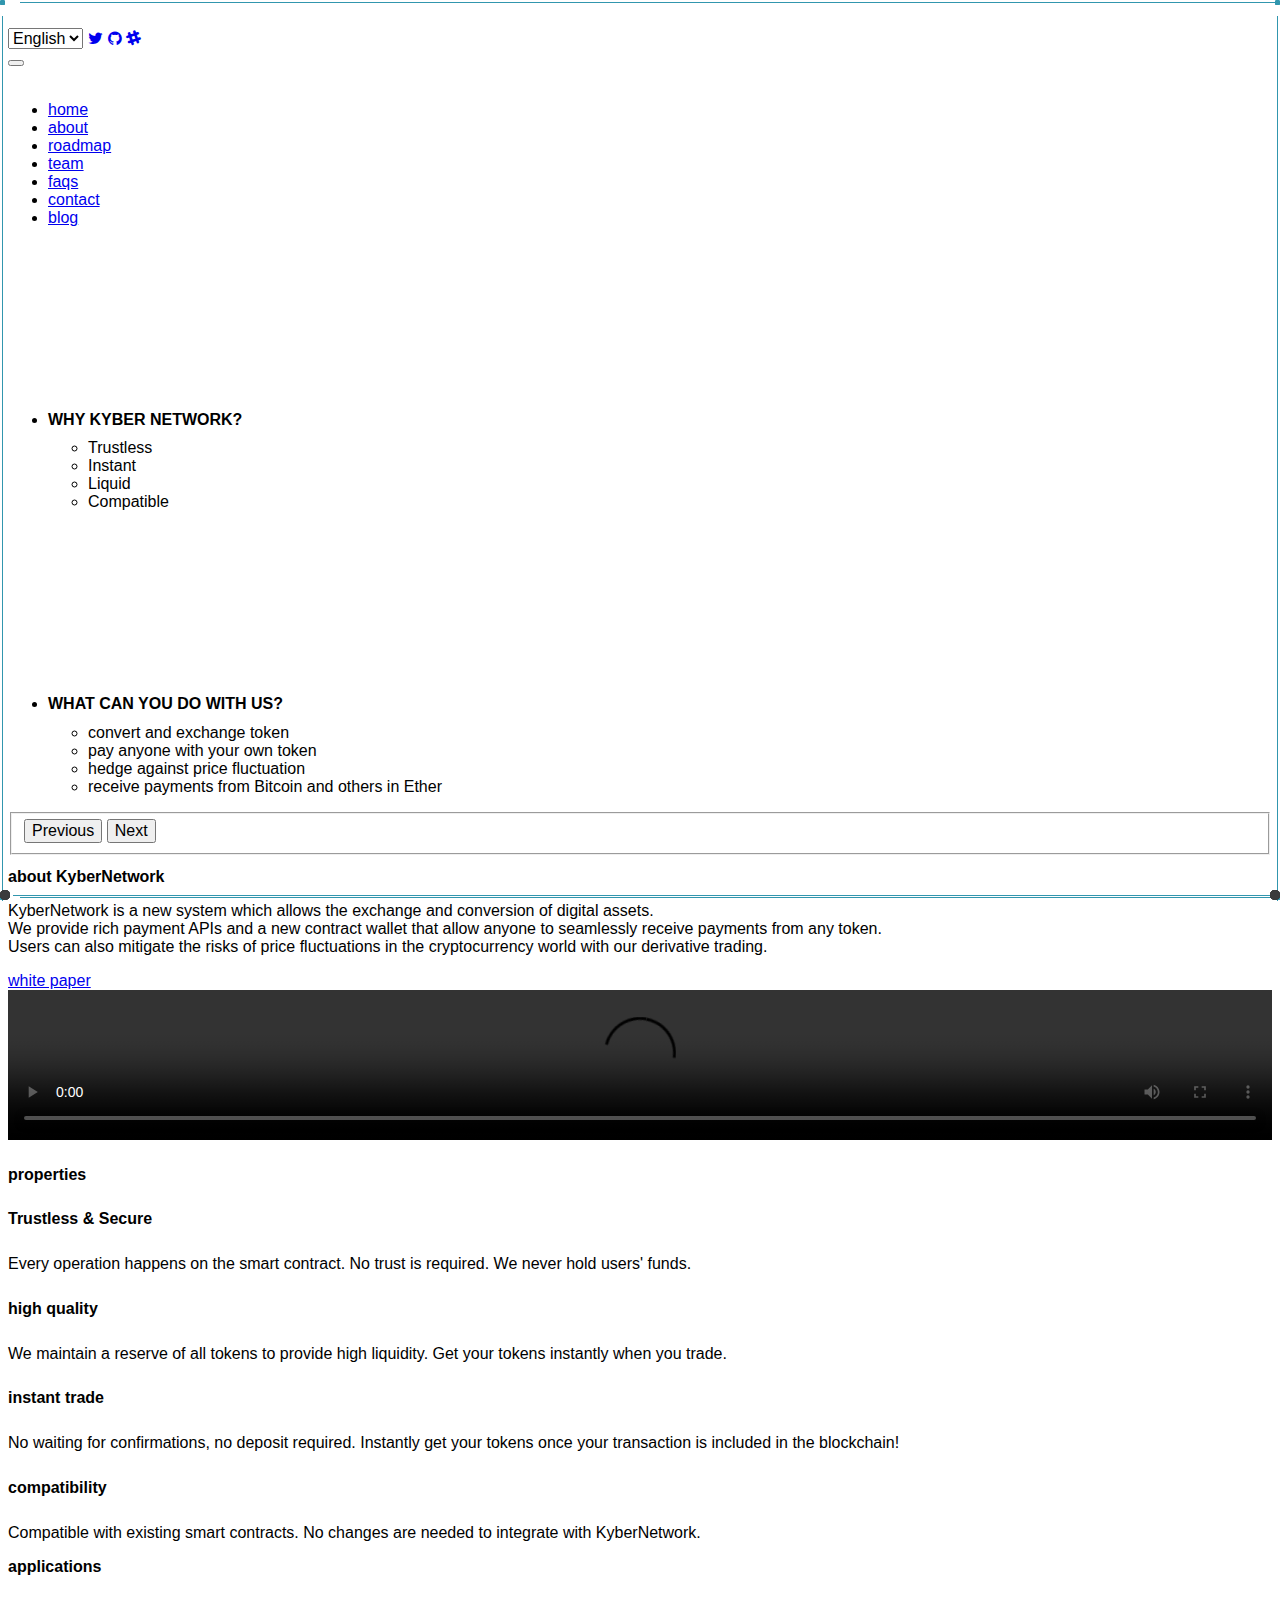
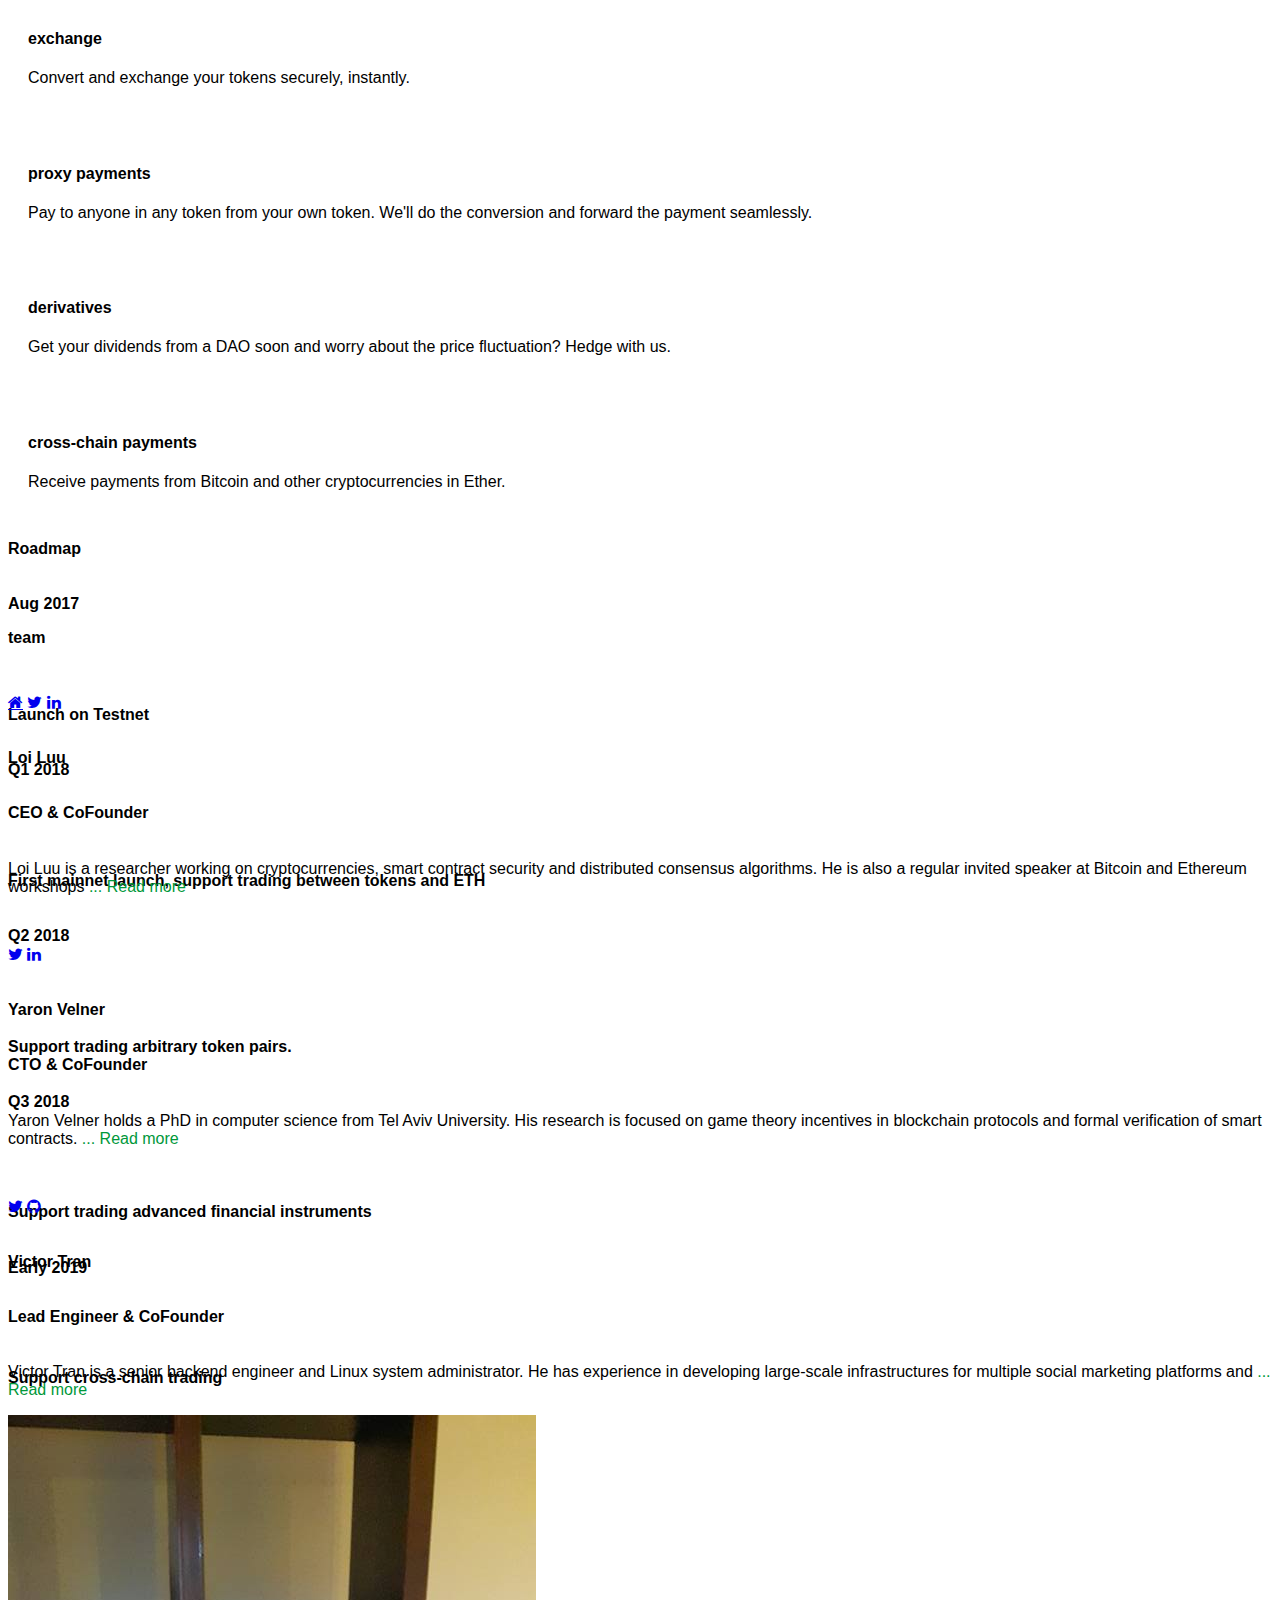
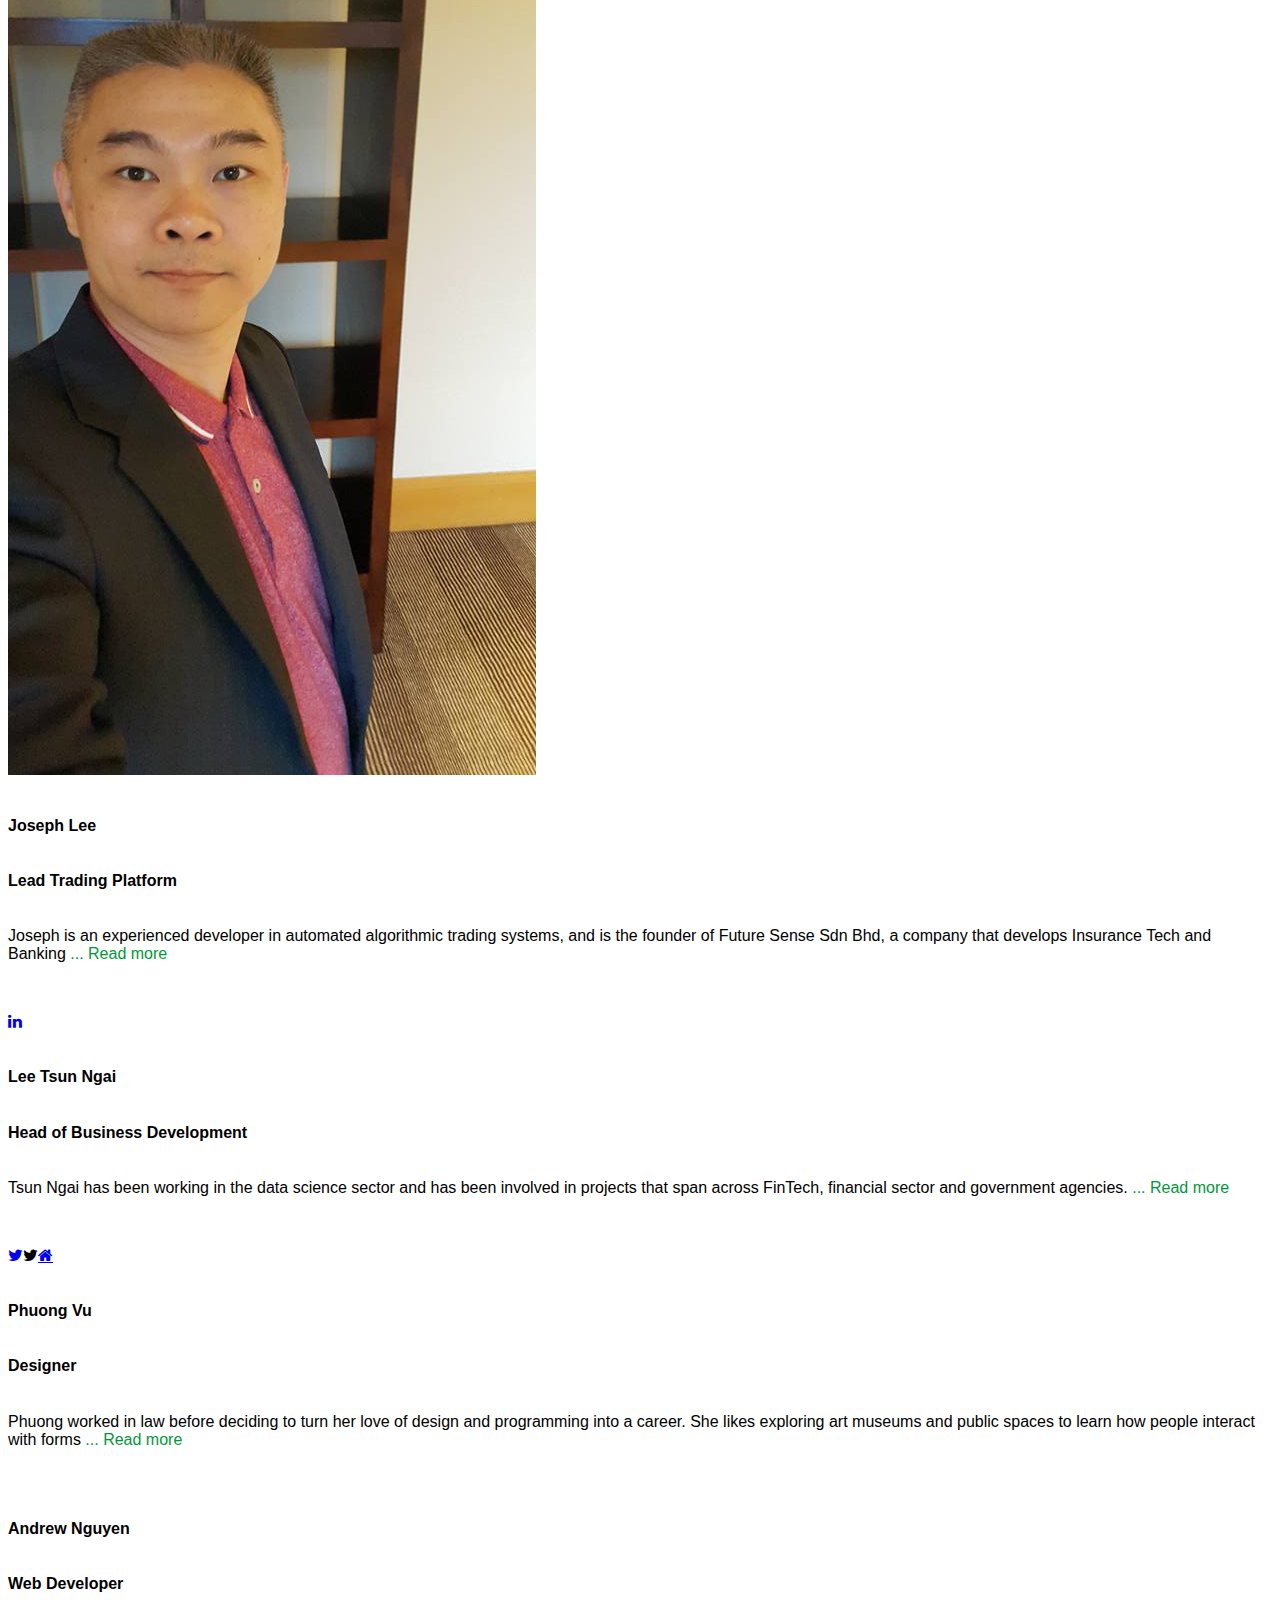
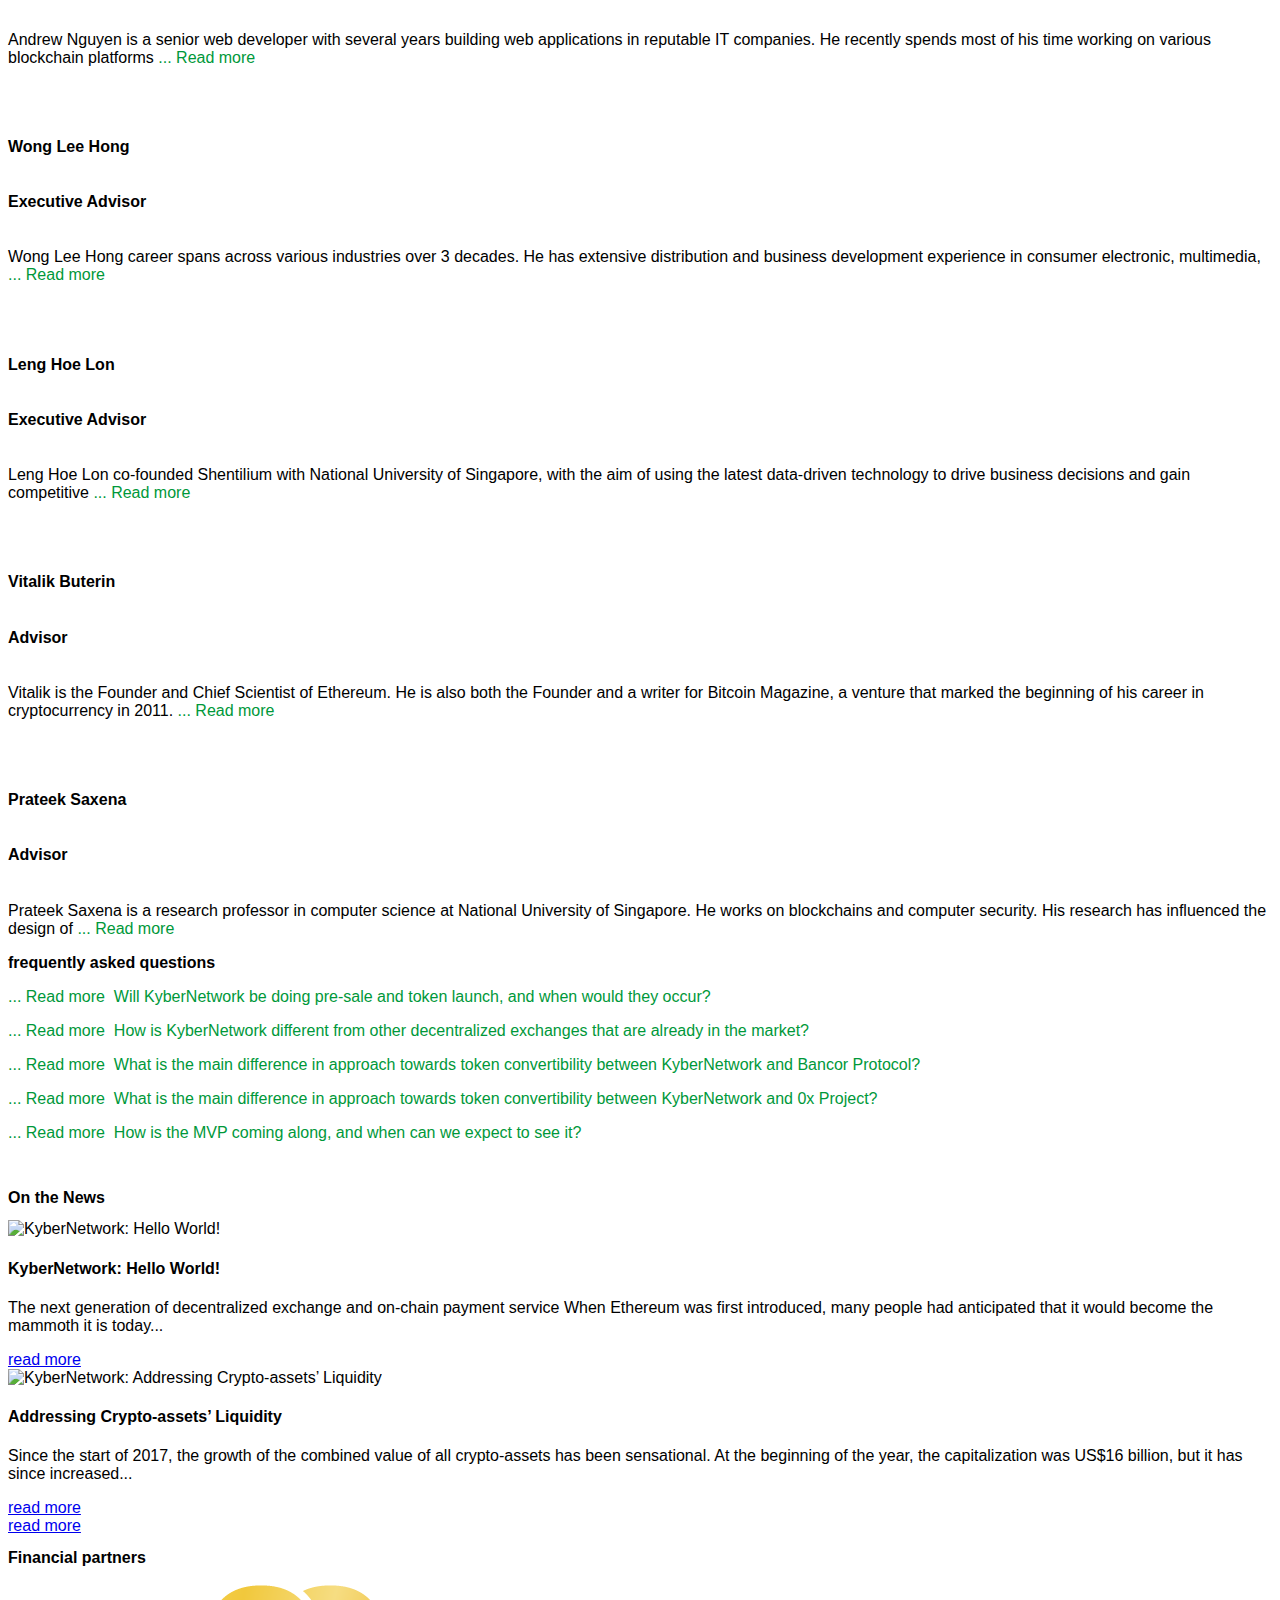
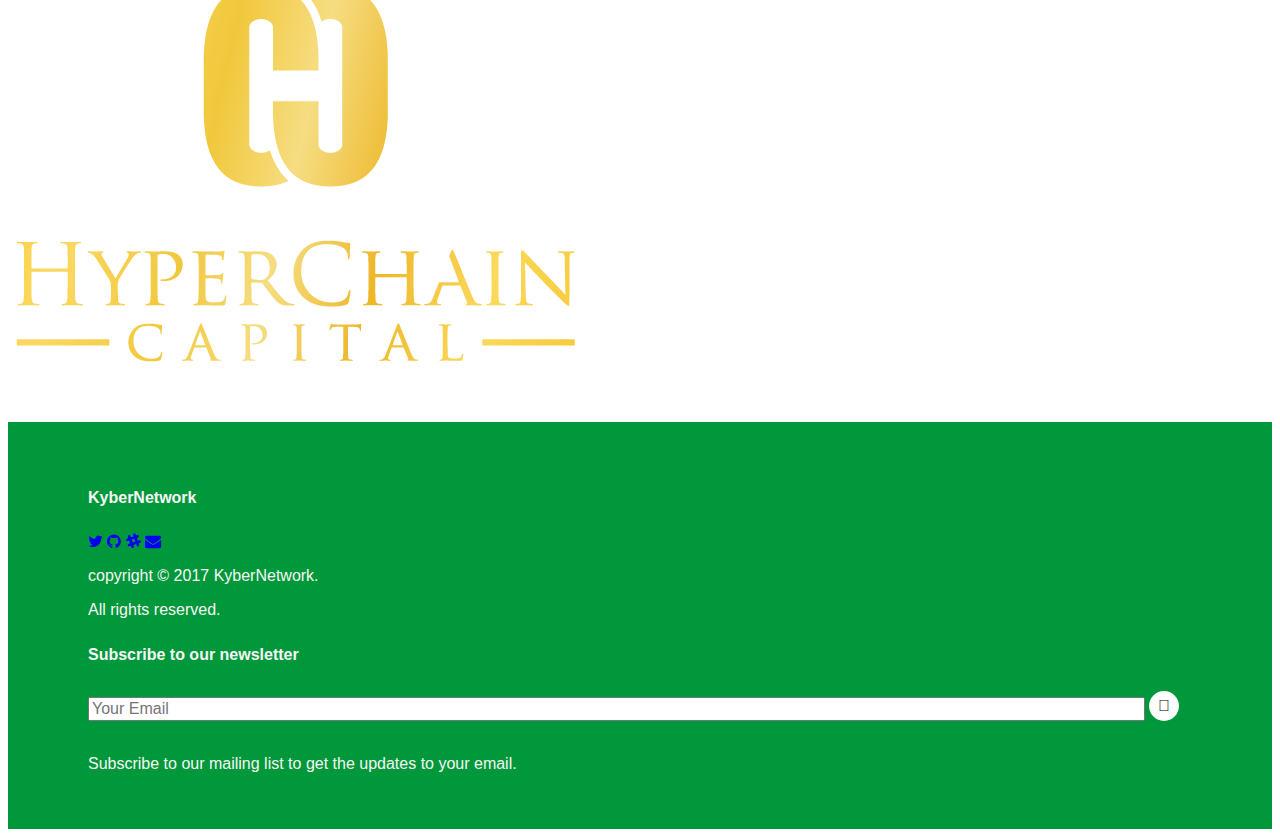
==== commit 6d4a834e: "fix typo" ====
--- a/index.html
+++ b/index.html
@@ -4,13 +4,25 @@
   <meta charset="utf-8">
   <meta http-equiv="X-UA-Compatible" content="IE=edge">
   <meta name="viewport" content="width=device-width, initial-scale=1, maximum-scale=1">
-  <meta name="description" content="Ethereum Exchange">
-  <meta name="author" content="Thomas Nguyen">
-
-  <title>kyber.network</title>
+
+  <meta content="The next generation of on-chain Exchange & Payment Service" name="description" />
+  <meta content="blockchain, exchange network, ethereum, bitcoin, decentralize, free" name="keywords" />
+  <meta content="index, follow" name="robots" />
+  <meta content="KyberNetwork" property="og:title" />
+  <meta content="website" property="og:type" />
+  <meta content="KyberNetwork is a new system which allows the instant exchange and conversion of digital assets." property="og:description" />
+  <meta content="http://kyber.network" property="og:url" />
+  <meta content="https://cdn-images-1.medium.com/max/800/1*7z0zDvYx2Ilibs27aP1mvA.jpeg" property="og:image" />
+  <meta content="The next generation of on-chain Exchange & Payment Service" name="twitter:card" />
+  <meta content="@KyberNetwork" name="twitter:site" />
+  <meta content="KyberNetwork" name="twitter:title" />
+  <meta content="The next generation of on-chain Exchange & Payment Service" name="twitter:description" />
+
+  <title>KyberNetwork</title>
   <!-- Bootstrap Core CSS -->
   <link rel="stylesheet" href="https://maxcdn.bootstrapcdn.com/bootstrap/4.0.0-alpha.6/css/bootstrap.min.css" integrity="sha384-rwoIResjU2yc3z8GV/NPeZWAv56rSmLldC3R/AZzGRnGxQQKnKkoFVhFQhNUwEyJ" crossorigin="anonymous">
   <link rel="stylesheet" href="https://maxcdn.bootstrapcdn.com/font-awesome/4.7.0/css/font-awesome.min.css">
+  <!-- <link rel="stylesheet" href="http://cdn.jsdelivr.net/npm/mediaelement@4.2.2/build/mediaelementplayer.min.css"> -->
   <!-- Custom Fonts -->
 
   <!-- Theme CSS -->
@@ -22,13 +34,13 @@
     <div class="container-fluid">
       <div class="row">
       <div class="col-md-12 text-right topbar">
-        <select>
-          <option value="ENG">ENG</option>
-          <option value="VNI">VNI</option>
+        <select onchange="if (this.value) window.location.href=this.value">
+          <option value="http://kyber.network" selected="" style="color: #000">English</option>
+          <option value="http://cn.kyber.network" style="color: #000">中文</option>
         </select>
-        <a href="#" style="border-left:1px solid #fff;"><i class="fa fa-twitter" aria-hidden="true"></i></a>
-        <a href="#"><i class="fa fa-github" aria-hidden="true"></i></a>
-        <a href="#"><i class="fa fa-slack" aria-hidden="true"></i></a>
+        <a href="https://twitter.com/kybernetwork" style="border-left:1px solid #fff;"><i class="fa fa-twitter" aria-hidden="true"></i></a>
+        <a href="https://github.com/kyberNetwork/"><i class="fa fa-github" aria-hidden="true"></i></a>
+        <a href="http://slack.kyber.network/"><i class="fa fa-slack" aria-hidden="true"></i></a>
       </div>
 
     </div>
@@ -62,7 +74,7 @@
             <span style="width:calc(100% - 15px);border-top:1px solid #3196ae;position:absolute;bottom:2px;left:calc(1% + 7px);"></span>
             <span style="height:calc(100% - 15px);border-right:1px solid #3196ae;position:absolute;right:2px;top:calc(1% + 7px);"></span>
           </li>
-          <li class="nav-item">
+          <!-- <li class="nav-item">
             <a data-scroll class="nav-link text-uppercase font-300 blue" href="#application">application</a>
             <span style="width:5px;height:5px;background:#3196ae;border-radius:50%;position:absolute;top:0;left:0;"></span>
             <span style="width:5px;height:5px;background:#3196ae;border-radius:50%;position:absolute;top:0;right:0;"></span>
@@ -72,7 +84,7 @@
             <span style="height:calc(100% - 15px);border-left:1px solid #3196ae;position:absolute;left:2px;top:calc(1% + 7px);"></span>
             <span style="width:calc(100% - 15px);border-top:1px solid #3196ae;position:absolute;bottom:2px;left:calc(1% + 7px);"></span>
             <span style="height:calc(100% - 15px);border-right:1px solid #3196ae;position:absolute;right:2px;top:calc(1% + 7px);"></span>
-          </li>
+          </li> -->
           <li class="nav-item">
             <a data-scroll class="nav-link text-uppercase font-300 blue" href="#roadmap">roadmap</a>
             <span style="width:5px;height:5px;background:#3196ae;border-radius:50%;position:absolute;top:0;left:0;"></span>
@@ -106,7 +118,7 @@
             <span style="width:calc(100% - 15px);border-top:1px solid #3196ae;position:absolute;bottom:2px;left:calc(1% + 7px);"></span>
             <span style="height:calc(100% - 15px);border-right:1px solid #3196ae;position:absolute;right:2px;top:calc(1% + 7px);"></span>
           </li>
-          <li class="nav-item">
+          <!-- <li class="nav-item">
             <a data-scroll class="nav-link text-uppercase font-300 blue" href="#news">news</a>
             <span style="width:5px;height:5px;background:#3196ae;border-radius:50%;position:absolute;top:0;left:0;"></span>
             <span style="width:5px;height:5px;background:#3196ae;border-radius:50%;position:absolute;top:0;right:0;"></span>
@@ -116,7 +128,7 @@
             <span style="height:calc(100% - 15px);border-left:1px solid #3196ae;position:absolute;left:2px;top:calc(1% + 7px);"></span>
             <span style="width:calc(100% - 15px);border-top:1px solid #3196ae;position:absolute;bottom:2px;left:calc(1% + 7px);"></span>
             <span style="height:calc(100% - 15px);border-right:1px solid #3196ae;position:absolute;right:2px;top:calc(1% + 7px);"></span>
-          </li>
+          </li> -->
           <li class="nav-item">
             <a data-scroll class="nav-link text-uppercase font-300 blue" href="#contact">contact</a>
             <span style="width:5px;height:5px;background:#3196ae;border-radius:50%;position:absolute;top:0;left:0;"></span>
@@ -152,12 +164,12 @@
            <div class="seq-title text-center">
              <div data-seq class="container">
                <div class=" col-xs-12 col-md-9 offset-md-3 top-slider padding-0 text-left" style="margin-top:15%;">
-                 <h1 class="blue font-900">Why KyberNetwork?</h1>
-                 <ul  class="blue font-300 offset-md-4">
-                   <li class="pd-copy inline-block bigger">Trustless </li>
-                   <li class="pd-copy inline-block italic bigger">Fast</li>
-                   <li class="pd-copy inline-block typo-high ">Liquid</li>
-                   <li class="pd-copy inline-block bigger">Compatible</li>
+                 <h1 class="blue font-900">WHY KYBER NETWORK?</h1>
+                 <ul  class="blue font-250 list-benefits-unique">
+                   <li class="pd-copy bigger">Trustless </li>
+                   <li class="pd-copy bigger">Instant</li>
+                   <li class="pd-copy bigger">Liquid</li>
+                   <li class="pd-copy bigger">Compatible</li>
                  </ul>
 
                </div>
@@ -172,12 +184,12 @@
                <div class="row">
                  <div class="col-xs-12 col-md-8 offset-md-3 top-slider padding-0 text-left" style="margin-top:15%;">
                    <h1 class="blue font-900">WHAT CAN YOU DO WITH US?</h1>
-                   <ul class="blue font-300">
-                     <li class="pd-copy"> <span class="bold">convert</span> and <span class="bold italic">exchange</span> token <span class="bold italic">instantly</span></li>
+                   <ul class="blue font-300 list-benefits">
+                     <li class="pd-copy"> <span class="bold">convert</span> and <span class="bold italic">exchange</span> token</li>
                      <li class="pd-copy">pay anyone <span class="bold">with your own token</span></li>
                      <li class="pd-copy"><span class="bold">hedge against</span> price fluctuation</li>
                      <li class="pd-copy">
-                        receive payments in <span class="bold">Bitcoin</span> and <span class="bold">anything Ether</span>
+                        receive payments from <span class="bold">Bitcoin</span> and <span class="bold">others</span> in <span class="bold">Ether</span>
                      </li>
                    </ul>
                  </div>
@@ -222,9 +234,12 @@
         <div class="col-md-7 col-sm-12">
           <div class="col-md-8 col-sm-12 video">
             <video width="100%" controls>
-              <source src="Ethereum.mp4" type="video/mp4">
+              <source src="coming-soon.mp4" type="video/mp4">
               Your browser does not support HTML5 video.
             </video>
+            <!--
+            <iframe width="100%" height="315px" src="https://www.youtube.com/embed/yKk9v8uq9po?theme=light"></iframe>
+            -->
           </div>
         </div>
         <div class="col-md-12 text-center">
@@ -445,27 +460,27 @@
           <div class="gradient"></div>
           <div class="text-center step step1">
             <h6 class="text-capitalize font-700">Aug 2017</h6>
-            <img src="img/polygon.png" alt="">
+            <img src="img/indicator-0.png" alt="">
             <h6 class="text-center">Launch on Testnet</h6>
           </div>
           <div class="text-center step step2">
-            <h6 class="text-capitalize font-700">Dec 2017</h6>
-            <img src="img/polygon.png" alt="">
-            <h6 class="text-center">Exchange &amp; proxy payments between any tokens to and from Ether.</h6>
+            <h6 class="text-capitalize font-700">Q1 2018</h6>
+            <img src="img/indicator-2.png" alt="">
+            <h6 class="text-center">First mainnet launch, support trading between tokens and ETH</h6>
           </div>
           <div class="text-center step step3">
-            <h6 class="text-capitalize font-700">feb 2018</h6>
-            <img src="img/polygon.png" alt="">
-            <h6 class="text-center">Support arbitrary token pairs.</h6>
+            <h6 class="text-capitalize font-700">Q2 2018</h6>
+            <img src="img/indicator-3.png" alt="">
+            <h6 class="text-center">Support trading arbitrary token pairs.</h6>
           </div>
           <div class="text-center step step4">
-            <h6 class="text-capitalize font-700">jun 2018</h6>
-            <img src="img/polygon.png" alt="">
-            <h6 class="text-center">Support trading other financial instruments</h6>
+            <h6 class="text-capitalize font-700">Q3 2018</h6>
+            <img src="img/indicator-4.png" alt="">
+            <h6 class="text-center">Support trading advanced financial instruments</h6>
           </div>
           <div class="text-center step step5">
-            <h6 class="text-capitalize font-700">dec 2018</h6>
-            <img src="img/polygon.png" alt="">
+            <h6 class="text-capitalize font-700">Early 2019</h6>
+            <img src="img/indicator-5.png" alt="">
             <h6 class="text-center">Support cross-chain trading</h6>
           </div>
         </div>
@@ -619,8 +634,7 @@
                   <p class="member-bio read-more-wrap">
                       Andrew Nguyen is a senior web developer with several years building web applications in reputable IT companies.
 
-                      He recently spends most of his time on various blockchain platforms <span class="read-more-target">including Bitcoin, Ethereum and IBM's Fabric ledger.
-
+                      He recently spends most of his time working on various blockchain platforms <span class="read-more-target">including Bitcoin, Ethereum and IBM's Fabric ledger.
                           </span>
                       <label class="read-more-trigger" for="loi-bio4"></label>
                   </p>
@@ -658,7 +672,7 @@
                                 Leng Hoe Lon co-founded Shentilium with National University of Singapore, with the aim of using the latest data-driven technology to drive business decisions and gain competitive <span class="read-more-target"> edge. He also co-founded TrackRecord Asia, with the vision that
 
 
-                                anyone can learn to trade in the financial markets profitably within a professional risk management framework. Prior to this, he held various positions in the financial industry including Deustsche Bank (London and Singapore), JPMorgan (Singapore), ABN Amro (Singapore). He was a Managing Director in Goldman Sachs’ Asia Macro Trading group in HK and Asian FX trader in London. He was also CEO of Tudor Capital Singapore, a global macro hedge fund.
+                                anyone can learn to trade in the financial markets profitably within a professional risk management framework. Prior to this, he held various positions in the financial industry including Deutsche bank (London and Singapore), JPMorgan (Singapore), ABN Amro (Singapore). He was a Managing Director in Goldman Sachs’ Asia Macro Trading group in HK and Asian FX trader in London. He was also CEO of Tudor Capital Singapore, a global macro hedge fund.
 
                           </span>
                       <label class="read-more-trigger" for="loi-bio6"></label>
@@ -693,9 +707,7 @@
               <div class="text-justify">
                   <input class="read-more-state" id="loi-bio8" type="checkbox" tabindex="0">
                   <p class="member-bio read-more-wrap">
-                      Prateek Saxena is a research professor in computer science at National University of Singapore. He works on blockchains and computer security. His research has influenced the design of <span class="read-more-target"> browser platforms, web standards and app stores widely
-
-                                            used today. He has received several premier awards such as the MIT TR35 Asia.
+                      Prateek Saxena is a research professor in computer science at National University of Singapore. He works on blockchains and computer security. His research has influenced the design of <span class="read-more-target"> browser platforms, web standards and app stores widely used today. He has received several premier awards such as the MIT TR35 Asia.
                                         </span>
                       </span>
                       <label class="read-more-trigger" for="loi-bio8"></label>
@@ -723,8 +735,8 @@
             <input class="read-more-state" id="faq1" type="checkbox" tabindex="0">
             <p class="member-bio read-more-wrap">
               <label class="read-more-trigger" for="faq1"><span class="fs1" aria-hidden="true" data-icon="P"></span>&nbsp; Will KyberNetwork be doing pre-sale and token launch, and when would they occur?</label><br>
-              <span class="read-more-target">              
-Yes, we will be doing a pre-sale and token launch sometime fall this year, but we have not locked down an exact date yet. We will announce our plans for both pre-sale and token launch as soon as we are ready to reveal.                
+              <span class="read-more-target">
+Yes, we will be doing a pre-sale and token launch sometime fall this year, but we have not locked down an exact date yet. We will announce our plans for both pre-sale and token launch as soon as we are ready to reveal.
               </span>
             </p>
           </div>
@@ -732,8 +744,8 @@
             <input class="read-more-state" id="faq2" type="checkbox" tabindex="0">
             <p class="member-bio read-more-wrap">
               <label class="read-more-trigger" for="faq2"><span class="fs1" aria-hidden="true" data-icon="P"></span>&nbsp; How is KyberNetwork different from other decentralized exchanges that are already in the market?</label><br>
-              <span class="read-more-target">                
-Our exchange platform is first to provide on-chain, trustless and instant trades with high liquidity.  For more information, please refer to our <a href="http://kyber.network/assets/KyberNetworkWhitepaper.pdf">whitepaper</a>. 
+              <span class="read-more-target">
+Our exchange platform is first to provide on-chain, trustless and instant trades with high liquidity.  For more information, please refer to our <a href="http://kyber.network/assets/KyberNetworkWhitepaper.pdf">whitepaper</a>.
 
               </span>
             </p>
@@ -742,7 +754,7 @@
             <input class="read-more-state" id="faq3" type="checkbox" tabindex="0">
             <p class="member-bio read-more-wrap">
               <label class="read-more-trigger" for="faq3"><span class="fs1" aria-hidden="true" data-icon="P"></span>&nbsp; What is the main difference in approach towards token convertibility between KyberNetwork and Bancor Protocol?</label><br>
-              <span class="read-more-target">                
+              <span class="read-more-target">
                   Bancor uses a fixed formula to determine the price of the token, while KyberNetwork lets the reserve managers determine the price. To become a reserve manager at KyberNetwork,  user needs to register with and be approved by the operator.
               </span>
             </p>
@@ -752,7 +764,7 @@
             <p class="member-bio read-more-wrap">
               <label class="read-more-trigger" for="faq4"><span class="fs1" aria-hidden="true" data-icon="P"></span>&nbsp; What is the main difference in approach towards token convertibility between KyberNetwork and 0x Project?</label><br>
               <span class="read-more-target">
-                
+
                 0x utilizes offline channels to match makers and takers, but KyberNetwork matches and processes the order on-chain immediately. 0x's approach is to bring the order book off-chain and then execute the settlement on-chain. On the other hand, KyberNetwork's main proposition is to support on-chain and instant trades with guaranteed liquidity.
               </span>
             </p>
@@ -761,11 +773,11 @@
             <input class="read-more-state" id="faq5" type="checkbox" tabindex="0">
             <p class="member-bio read-more-wrap">
               <label class="read-more-trigger" for="faq5"><span class="fs1" aria-hidden="true" data-icon="P"></span>&nbsp; How is the MVP coming along, and when can we expect to see it?</label><br>
-              <span class="read-more-target">                
+              <span class="read-more-target">
                 The MVP is coming along great. It should be ready between late July to mid-August.
               </span>
             </p>
-          </div>                    
+          </div>
         </div>
         <div class="col-md-5">
           <img src="img/faq.jpg" alt="" class="img-fluid" width="100%">
@@ -785,31 +797,23 @@
       <div class="row">
         <div class="col-md-4">
           <div class="card">
-            <img class="card-img-top" src="img/it.jpg" alt="Card image cap">
+            <img class="card-img-top" src="https://cdn-images-1.medium.com/max/800/1*ivkUwvVum4Yj5vhD1-0rWg.jpeg" alt="KyberNetwork: Hello World!">
             <div class="card-block">
-              <h4 class="card-title">IT Support</h4>
-              <p class="card-text">Some quick example text to build on the card title and make up the bulk of the card's content.</p>
-              <a href="#" class="text-uppercase">read more</a>
+              <h4 class="card-title">KyberNetwork: Hello World!</h4>
+              <p class="card-text">
+                The next generation of decentralized exchange and on-chain payment service
+                When Ethereum was first introduced, many people had anticipated that it would become the mammoth it is today...</p>
+              <a href="https://blog.kyber.network/kybernetwork-hello-world-e70ee7b21d94" class="text-uppercase">read more</a>
             </div>
           </div>
         </div>
         <div class="col-md-4">
           <div class="card">
-            <img class="card-img-top" src="img/it.jpg" alt="Card image cap">
+            <img class="card-img-top" src="https://cdn-images-1.medium.com/max/800/1*7z0zDvYx2Ilibs27aP1mvA.jpeg" alt="KyberNetwork: Addressing Crypto-assets’ Liquidity">
             <div class="card-block">
-              <h4 class="card-title">IT Support</h4>
-              <p class="card-text">Some quick example text to build on the card title and make up the bulk of the card's content.</p>
-              <a href="#" class="text-uppercase">read more</a>
-            </div>
-          </div>
-        </div>
-        <div class="col-md-4">
-          <div class="card">
-            <img class="card-img-top" src="img/it.jpg" alt="Card image cap">
-            <div class="card-block">
-              <h4 class="card-title">IT Support</h4>
-              <p class="card-text">Some quick example text to build on the card title and make up the bulk of the card's content.</p>
-              <a href="#" class="text-uppercase">read more</a>
+              <h4 class="card-title">Addressing Crypto-assets’ Liquidity</h4>
+              <p class="card-text">Since the start of 2017, the growth of the combined value of all crypto-assets has been sensational. At the beginning of the year, the capitalization was US$16 billion, but it has since increased...</p>
+              <a href="https://blog.kyber.network/addressing-crypto-assets-liquidity-b01326a18b34" class="text-uppercase">read more</a>
             </div>
           </div>
         </div>
@@ -859,7 +863,9 @@
         <div class="col-md-5">
         </div>
         <div class="col-md-2">
-          <img class="mx-auto d-block" src="img/hyperchain.png" alt="">
+          <a href="http://hyperchain.capital">
+            <img class="mx-auto d-block" src="img/hyperchain.png" alt="">
+          </a>
         </div>
         <div class="col-md-5">
         </div>
@@ -884,13 +890,16 @@
               <p>All rights reserved.</p>
             </div>
             <div class="col-md-5 text-left">
-              <h5 class="text-capitalize font-400">twitter feed</h5>
-              <a class="twitter-timeline" href="https://twitter.com/KyberNetwork">Tweets by KyberNetwork</a> <script async src="//platform.twitter.com/widgets.js" charset="utf-8"></script>
+              <!--
+              <h5 class="text-capitalize font-400">Social updates</h5>
+              <a class="twitter-timeline" data-height="500" data-theme="light" data-link-color="#188c92" href="https://twitter.com/KyberNetwork">Tweets by KyberNetwork</a>
+              <script async src="//platform.twitter.com/widgets.js" charset="utf-8"></script>
+              -->
             </div>
             <div class="col-md-4 text-left">
               <h5 class="text-capitalize font-400">Subscribe to our newsletter</h5>
               <form action="//network.us15.list-manage.com/subscribe/post?u=6b7b41e94cc1338541eeae656&amp;id=c832c80344" method="post" id="mc-embedded-subscribe-form-top" name="mc-embedded-subscribe-form-top" class="validate" target="_blank" novalidate>
-                <input type="email" value="" name="EMAIL" class="email" id="mce-EMAIL" placeholder="Your Email" required>
+                <input style="width: 95%;" type="email" value="" name="EMAIL" class="email" id="mce-EMAIL" placeholder="Your Email" required>
                 <!-- real people should not fill this in and expect good things - do not remove this or risk form bot signups-->
                 <div style="position: absolute; left: -5000px;" aria-hidden="true">
                   <input type="text" name="b_6b7b41e94cc1338541eeae656_c832c80344" tabindex="-1" value="">
@@ -912,6 +921,7 @@
   <script src="https://code.jquery.com/jquery-3.1.1.slim.min.js" integrity="sha384-A7FZj7v+d/sdmMqp/nOQwliLvUsJfDHW+k9Omg/a/EheAdgtzNs3hpfag6Ed950n" crossorigin="anonymous"></script>
   <script src="https://cdnjs.cloudflare.com/ajax/libs/tether/1.4.0/js/tether.min.js" integrity="sha384-DztdAPBWPRXSA/3eYEEUWrWCy7G5KFbe8fFjk5JAIxUYHKkDx6Qin1DkWx51bBrb" crossorigin="anonymous"></script>
   <script src="https://maxcdn.bootstrapcdn.com/bootstrap/4.0.0-alpha.6/js/bootstrap.min.js" integrity="sha384-vBWWzlZJ8ea9aCX4pEW3rVHjgjt7zpkNpZk+02D9phzyeVkE+jo0ieGizqPLForn" crossorigin="anonymous"></script>
+  <!-- <script src="http://cdn.jsdelivr.net/npm/mediaelement@4.2.2/build/mediaelement-and-player.min.js"></script> -->
 
   <!-- Custom JavaScript -->
   <script src="js/smooth-scroll.min.js"></script>
